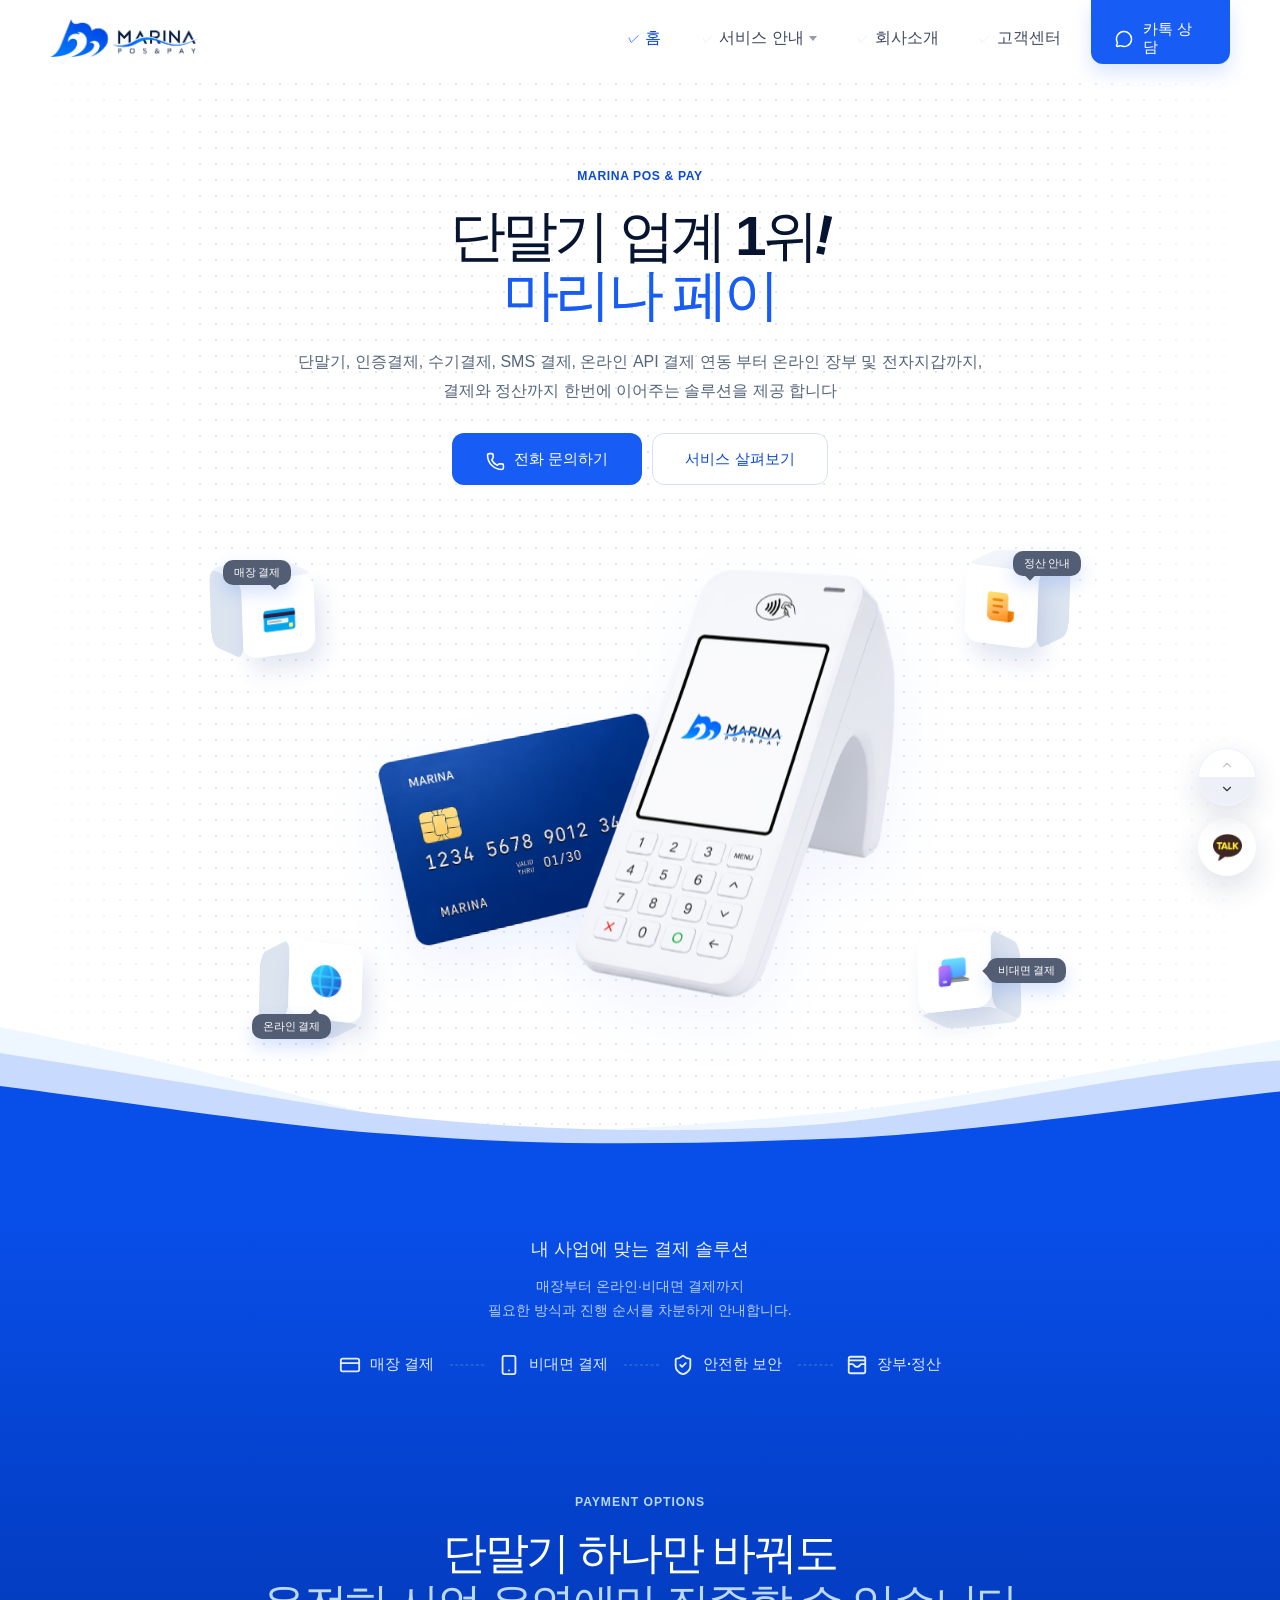
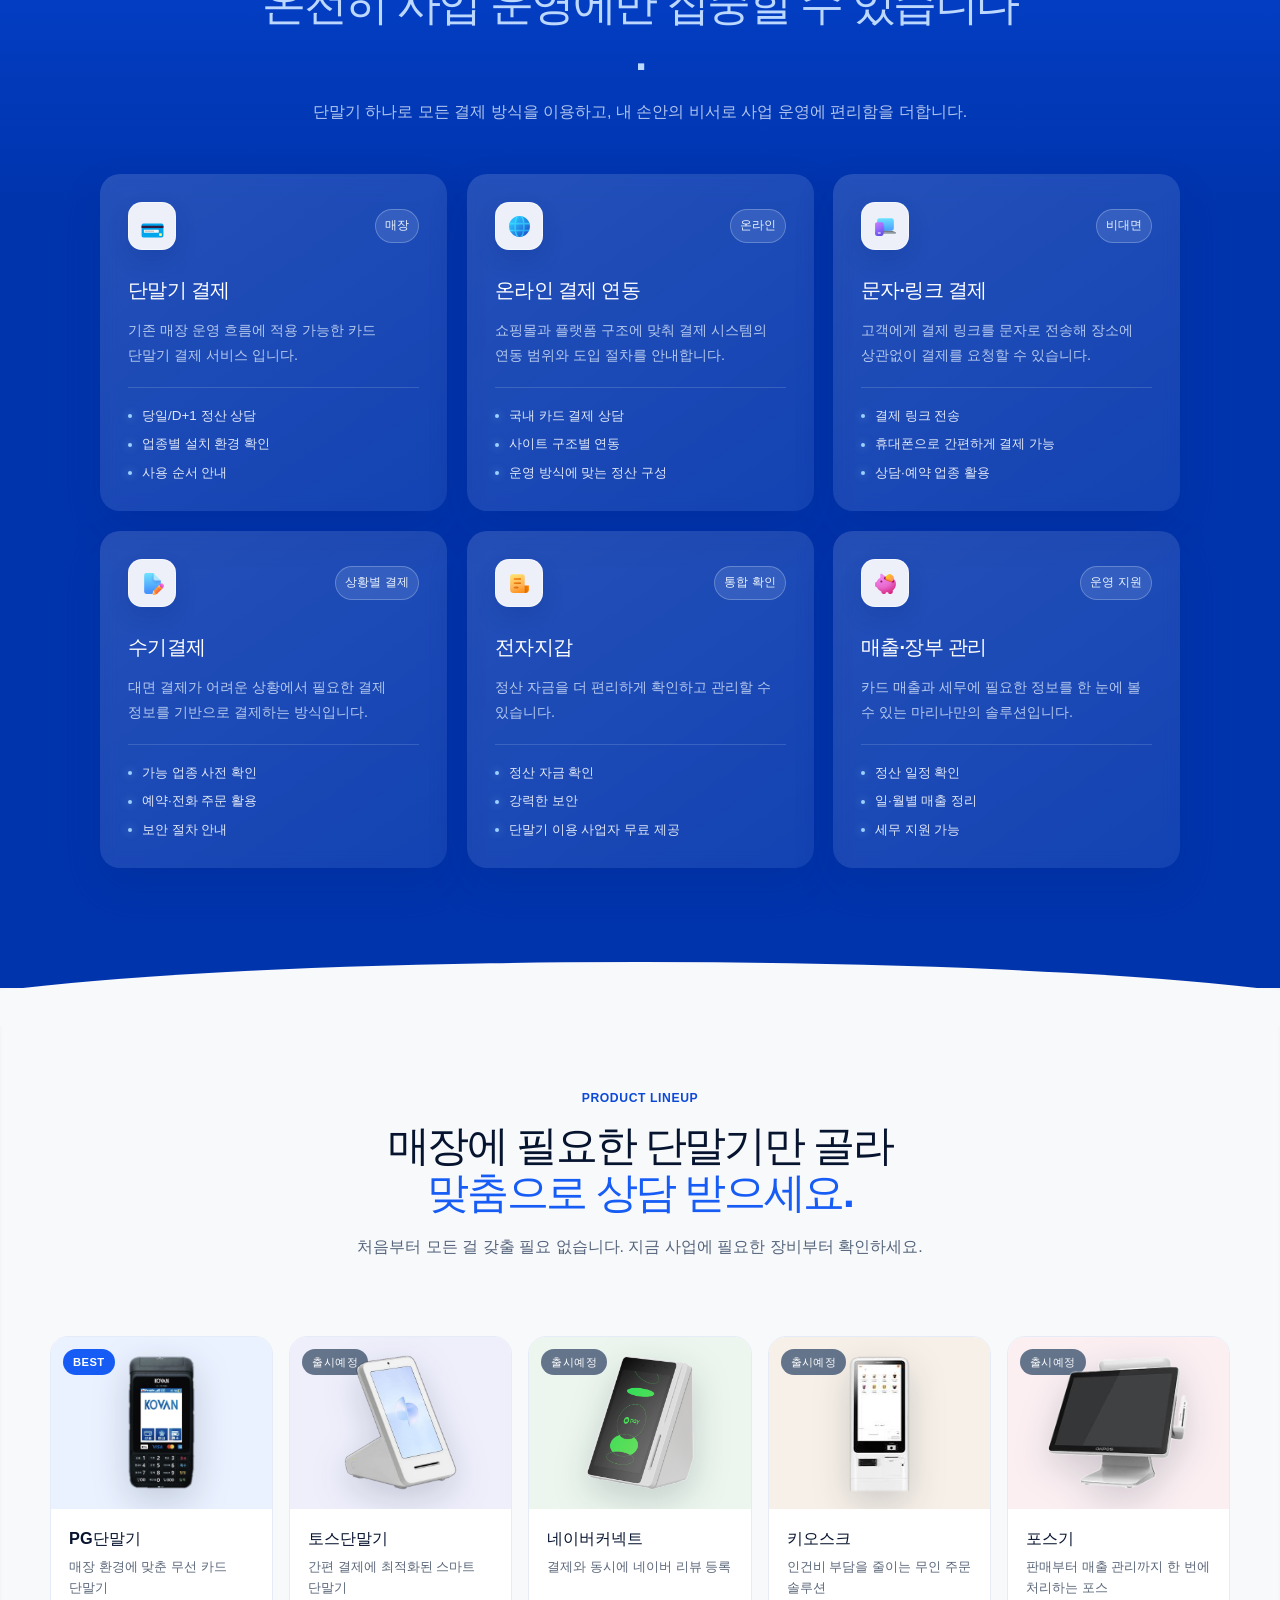
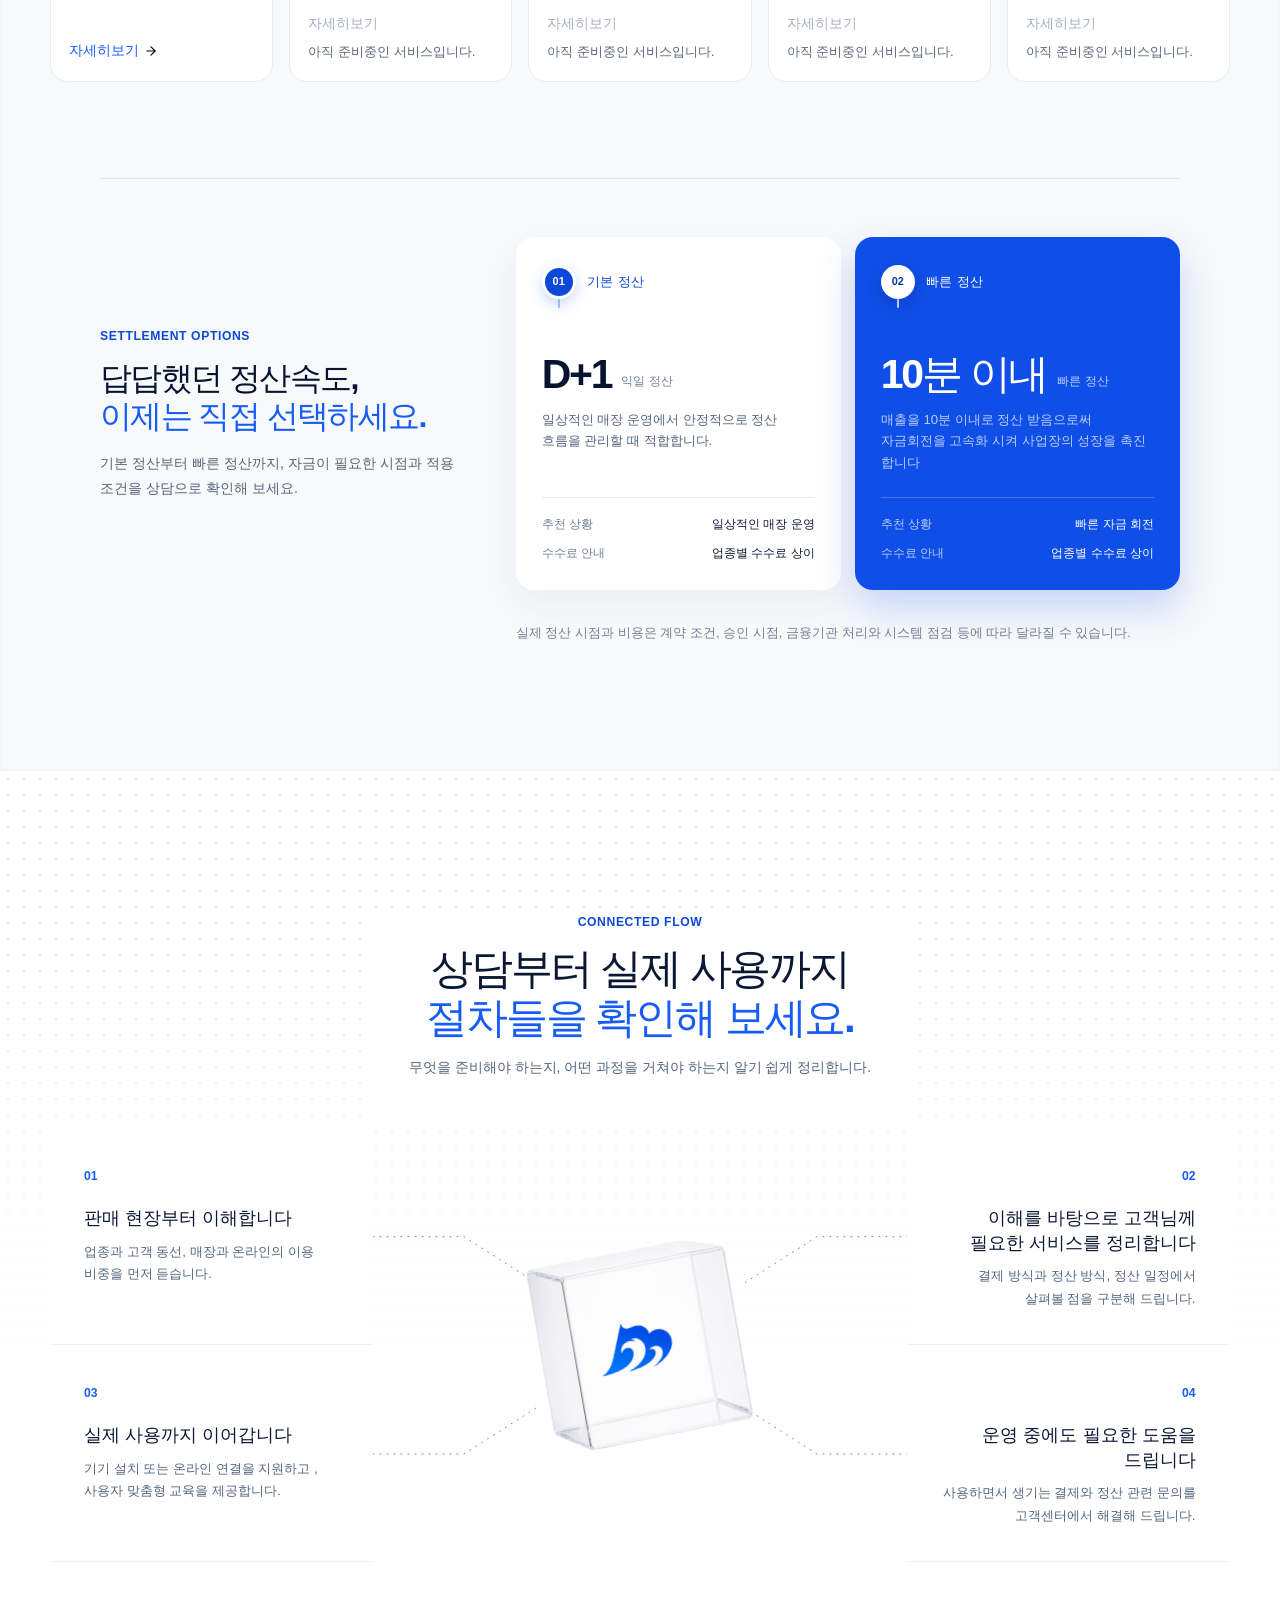
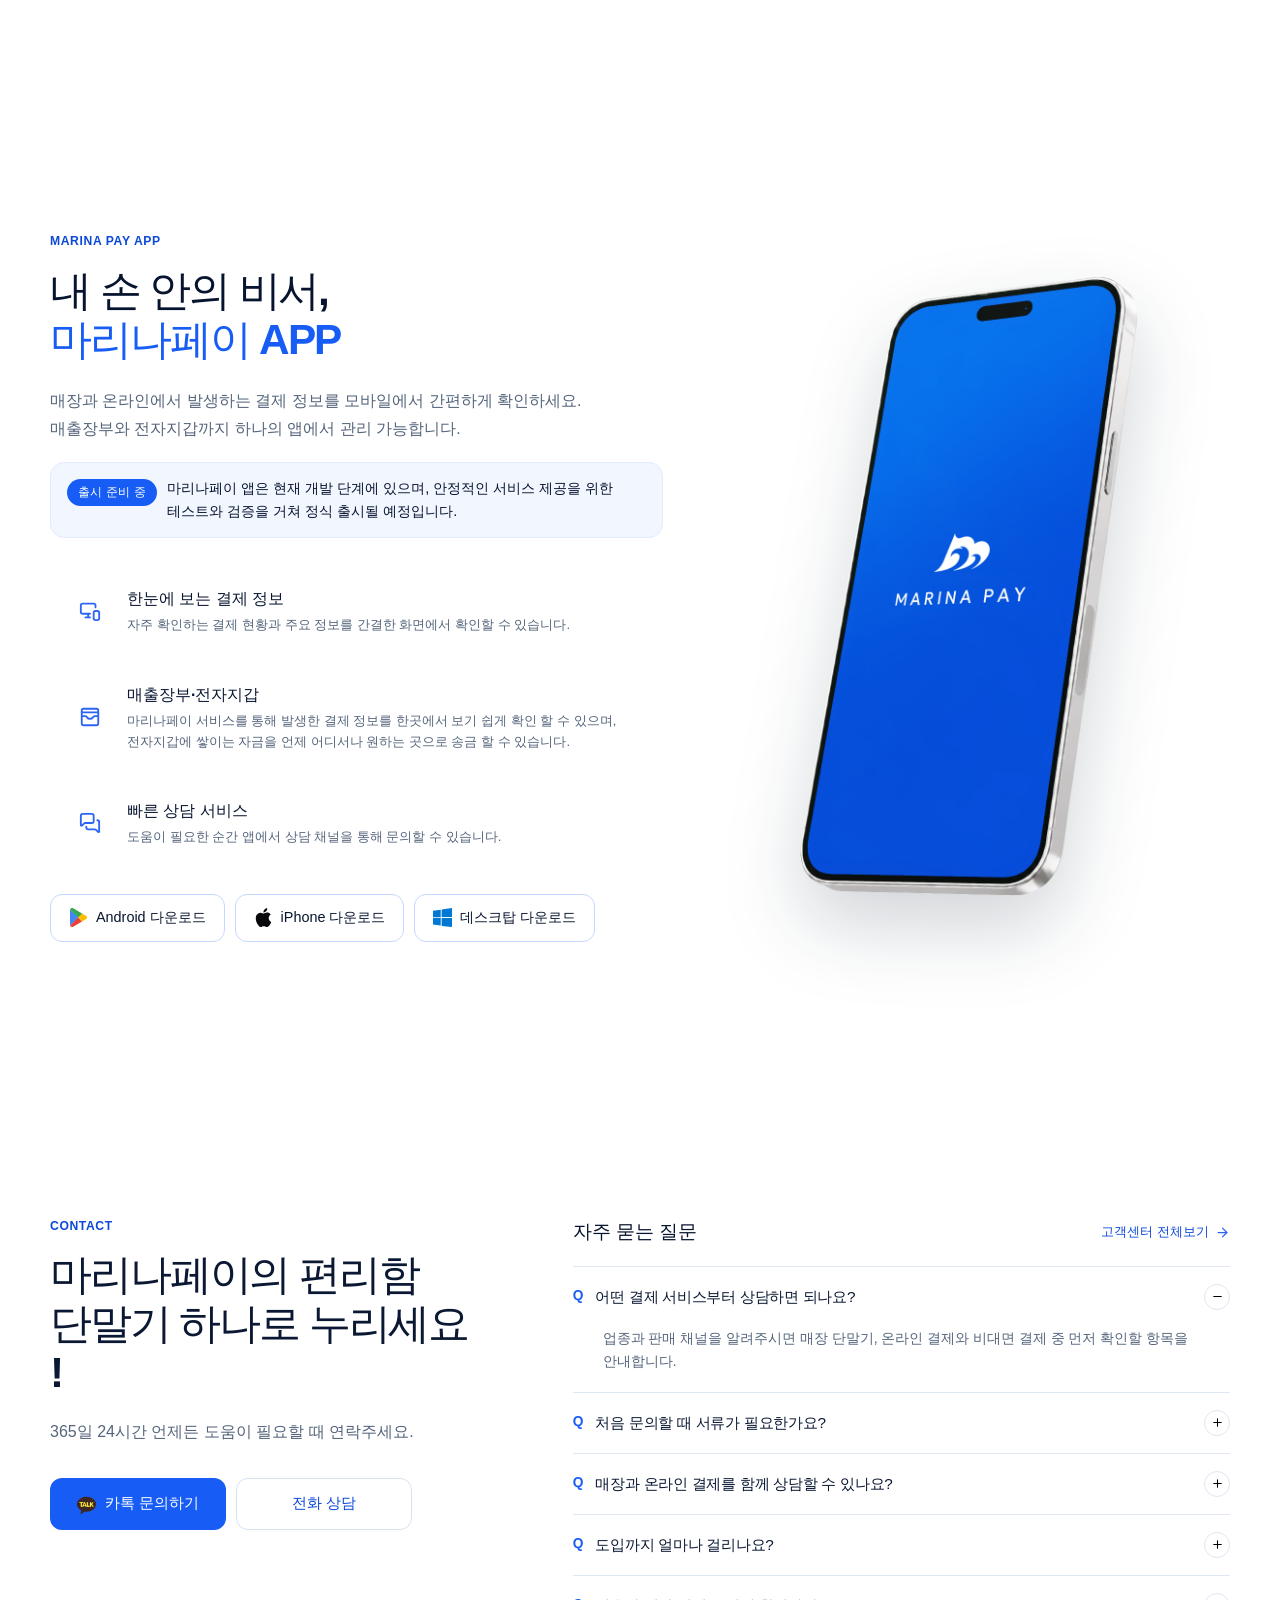
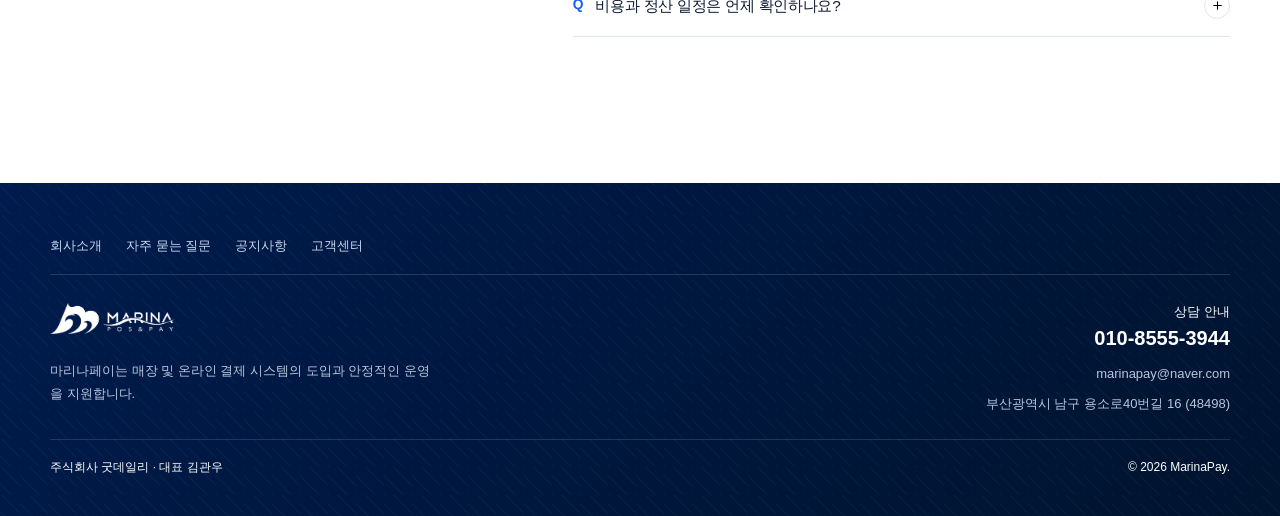
==== index.html @ c5b6be61 "홈 제품 쇼케이스·서비스 드롭다운·PG단말기 세부페이지 신설, 제품 누끼 이미지 적용 - 홈: 슬라이더 → 제품 쇼케이스 5종(이미지·출시예정 뱃지), 정산 블록 유지 - 헤더: " ====
<!doctype html>
<html lang="ko">
<head>
  <meta charset="UTF-8">
  <meta name="viewport" content="width=device-width, initial-scale=1">
  <title>마리나페이 | PG 단말기 전문 기업 - 온·오프라인 결제 지원부터 전자장부,정산까지 한 곳에서 무료로 제공</title>
  <meta name="description" content="PG 단말기·매출 통합 관리 솔루션 전문 기업 마리나페이 - 신용카드 결제·온라인 결제(API)·SMS 결제·비대면 결제와 더불어 전자장부,전자지갑까지 무료로 이용해 보세요. 타 업체와 비교불허의 혜택과 서비스를 제공합니다.">
  <meta name="robots" content="index, follow, max-image-preview:large">
  <meta name="theme-color" content="#175df5">
  <link rel="canonical" href="https://www.xn--910b45oncq08d8jo.com/">
  <link rel="icon" href="/static/images/brand/favicon.ico" sizes="any">
  <link rel="alternate icon" href="/static/images/brand/favicon.ico" sizes="any">
  <link rel="manifest" href="/site.webmanifest">
  <meta property="og:type" content="website">
  <meta property="og:locale" content="ko_KR">
  <meta property="og:site_name" content="마리나페이">
  <meta property="og:title" content="마리나페이 | 매장·온라인 카드 단말기부터 사업운영 솔루션까지">
  <meta property="og:description" content="매장 단말기부터 온라인·비대면 결제까지, 사업에 필요한 결제 환경을 준비하세요.">
  <meta property="og:url" content="https://www.xn--910b45oncq08d8jo.com/">
  <meta property="og:image" content="https://www.xn--910b45oncq08d8jo.com/static/images/common/og-marinapay.png">
  <meta property="og:image:alt" content="마리나페이 결제 서비스 안내">
  <meta name="twitter:card" content="summary_large_image">
  <meta name="twitter:title" content="마리나페이 | 매장·온라인 카드 단말기부터 사업운영 솔루션까지">
  <meta name="twitter:description" content="매장 단말기부터 온라인·비대면 결제까지, 사업에 필요한 결제 환경을 준비하세요.">
  <meta name="twitter:image" content="https://www.xn--910b45oncq08d8jo.com/static/images/common/og-marinapay.png">
  <link rel="stylesheet" href="/static/css/fonts.css">
  <link rel="stylesheet" href="/static/css/style.css">
  <link rel="stylesheet" href="/static/css/animations.css">
  <script type="application/ld+json">
  {
    "@context": "https://schema.org",
    "@type": "Organization",
    "name": "주식회사 굿데일리",
    "alternateName": "MarinaPay",
    "url": "https://www.xn--910b45oncq08d8jo.com/",
    "email": "gooddaily26@naver.com",
    "telephone": "010-8570-7714",
    "address": {
      "@type": "PostalAddress",
      "postalCode": "48498",
      "streetAddress": "용소로40번길 16",
      "addressLocality": "남구",
      "addressRegion": "부산광역시",
      "addressCountry": "KR"
    }
  }
  </script>
</head>
<body class="p-home">
  <a class="c-skip-link" href="#mainContent">본문 바로가기</a>
  <header class="c-site-header">
    <div class="l-container c-site-header__inner">
      <a class="c-brand" href="./index.html" aria-label="마리나페이 홈">
        <img class="c-brand__image" src="/static/images/brand/logo.png" alt="MarinaPay">
      </a>
      <button class="c-menu-toggle" type="button" aria-expanded="false" aria-controls="siteNavigation" aria-label="메뉴 열기" data-js="menu-toggle">
        <span class="c-menu-toggle__icon" aria-hidden="true"></span>
      </button>
      <nav class="c-site-nav" id="siteNavigation" aria-label="주요 메뉴" data-js="site-nav">
        <ul class="c-site-nav__list">
          <li><a class="c-site-nav__link" href="./index.html" aria-current="page">홈</a></li>
          <li class="c-site-nav__item--dropdown">
            <a class="c-site-nav__link c-site-nav__link--has-menu" href="#services">서비스 안내</a>
            <ul class="c-site-nav__dropdown" aria-label="서비스 목록">
              <li><a class="c-site-nav__sub-link" href="./pg-terminal.html">PG단말기</a></li>
              <li><span class="c-site-nav__sub-link c-site-nav__sub-link--disabled">토스단말기<em>준비중</em></span></li>
              <li><span class="c-site-nav__sub-link c-site-nav__sub-link--disabled">네이버커넥트<em>준비중</em></span></li>
              <li><span class="c-site-nav__sub-link c-site-nav__sub-link--disabled">키오스크<em>준비중</em></span></li>
              <li><span class="c-site-nav__sub-link c-site-nav__sub-link--disabled">포스기<em>준비중</em></span></li>
            </ul>
          </li>
          <li><a class="c-site-nav__link" href="./about.html">회사소개</a></li>
          <li><a class="c-site-nav__link" href="./support.html">고객센터</a></li>
        </ul>
        <a class="c-button c-button--primary" href="https://open.kakao.com/o/s7h54Yyi" target="_blank" rel="noopener noreferrer">카톡 상담</a>
      </nav>
    </div>
  </header>

  <main id="mainContent">
    <section class="p-home__hero" aria-labelledby="homeHeroTitle">
      <div class="l-container p-home__hero-shell">
        <div class="p-home__hero-copy c-reveal is-visible">
          <p class="p-home__eyebrow">MARINA POS &amp; PAY</p>
          <h1 id="homeHeroTitle">단말기 업계 1위<span class="p-home__hero-exclamation">!</span><br><strong class="p-home__hero-liquid-text" data-text="마리나 페이">마리나 페이</strong></h1>
          <p>단말기, 인증결제, 수기결제, SMS 결제, 온라인 API 결제 연동 부터 온라인 장부 및 전자지갑까지,<br>결제와 정산까지 한번에 이어주는 솔루션을 제공 합니다 </p>
          <div class="p-home__hero-actions">
            <a class="c-button c-button--primary" href="tel:010-8570-7714"><img class="p-home__hero-kakao-icon" src="/static/images/common/phone-white.svg" alt="">전화 문의하기</a>
            <a class="c-button c-button--secondary" href="#services">서비스 살펴보기</a>
          </div>
        </div>
        <div class="p-home__hero-stage c-reveal is-visible">
          <ul class="p-home__hero-cards" aria-label="마리나페이 안내 범위">
            <li aria-label="매장 결제"><span class="p-home__hero-card-float"><span class="p-home__hero-cube"><img src="/static/images/home/card-payment.svg" alt=""></span><span class="p-home__hero-card-label">매장 결제</span></span></li>
            <li aria-label="온라인 결제"><span class="p-home__hero-card-float"><span class="p-home__hero-cube"><img src="/static/images/home/online-globe.svg" alt=""></span><span class="p-home__hero-card-label">온라인 결제</span></span></li>
            <li aria-label="비대면 결제"><span class="p-home__hero-card-float"><span class="p-home__hero-cube"><img src="/static/images/home/remote-payment.svg" alt=""></span><span class="p-home__hero-card-label">비대면 결제</span></span></li>
            <li aria-label="정산 안내"><span class="p-home__hero-card-float"><span class="p-home__hero-cube"><img src="/static/images/home/receipt.svg" alt=""></span><span class="p-home__hero-card-label">정산 안내</span></span></li>
          </ul>
          <figure class="p-home__hero-product" aria-hidden="true">
            <img class="p-home__hero-product-card" src="/static/images/home/card.png" alt="">
            <img class="p-home__hero-product-pos" src="/static/images/home/payment-terminal.png" alt="">
          </figure>
        </div>
      </div>
    </section>

    <section class="p-home__blue-flow" aria-label="마리나페이 결제 지원 영역">
      <div class="p-home__blue-wave" aria-hidden="true">
        <svg class="p-home__blue-wave-svg" viewBox="0 -32 1440 252" preserveAspectRatio="none">
          <path class="p-home__wave-light" d="M0,-26 C210,36 340,68 430,96 C610,141 770,118 930,96 C1100,74 1260,36 1440,4 L1440,220 L0,220 Z">
            <animate attributeName="d" dur="5.95s" repeatCount="indefinite" values="M0,-26 C210,36 340,68 430,96 C610,141 770,118 930,96 C1100,74 1260,36 1440,4 L1440,220 L0,220 Z;M0,-16 C217,28 353,81 443,104 C630,129 796,105 956,91 C1120,67 1280,28 1440,-4 L1440,220 L0,220 Z;M0,-26 C210,36 340,68 430,96 C610,141 770,118 930,96 C1100,74 1260,36 1440,4 L1440,220 L0,220 Z"></animate>
          </path>
          <path class="p-home__wave-glow" d="M0,8 C240,58 360,86 400,96 C560,126 810,138 990,106 C1160,82 1310,48 1440,16 L1440,220 L0,220 Z">
            <animate attributeName="d" dur="4.9s" repeatCount="indefinite" values="M0,8 C240,58 360,86 400,96 C560,126 810,138 990,106 C1160,82 1310,48 1440,16 L1440,220 L0,220 Z;M0,16 C214,55 302,73 400,91 C560,116 817,128 997,98 C1167,72 1323,32 1440,26 L1440,220 L0,220 Z;M0,8 C240,58 360,86 400,96 C560,126 810,138 990,106 C1160,82 1310,48 1440,16 L1440,220 L0,220 Z"></animate>
          </path>
          <path class="p-home__wave-main" d="M0,68 C170,78 320,106 430,114 C610,132 780,144 950,134 C1115,124 1275,98 1440,78 L1440,220 L0,220 Z">
            <animate attributeName="d" dur="4.2s" repeatCount="indefinite" values="M0,68 C170,78 320,106 430,114 C610,132 780,144 950,134 C1115,124 1275,98 1440,78 L1440,220 L0,220 Z;M0,58 C180,86 330,114 440,122 C623,140 793,134 963,126 C1128,114 1288,85 1440,65 L1440,220 L0,220 Z;M0,68 C170,78 320,106 430,114 C610,132 780,144 950,134 C1115,124 1275,98 1440,78 L1440,220 L0,220 Z"></animate>
          </path>
        </svg>
      </div>
      <div class="p-home__blue-bubbles" aria-hidden="true">
        <span></span><span></span><span></span><span></span><span></span>
        <span></span><span></span><span></span><span></span><span></span>
        <span></span><span></span><span></span><span></span><span></span>
      </div>
      <div class="p-home__blue-cursor-bubbles" aria-hidden="true" data-js="blue-cursor-bubbles"></div>
      <div class="l-container p-home__blue-flow-inner">
        <div class="p-home__hero-trust" aria-label="마리나페이 결제 지원 영역">
          <div class="p-home__hero-trust-copy">
            <strong>내 사업에 맞는 결제 솔루션</strong>
            <p>매장부터 온라인·비대면 결제까지<br>필요한 방식과 진행 순서를 차분하게 안내합니다.</p>
          </div>
          <ul>
            <li><img src="/static/images/home/credit-card.svg" alt=""><span>매장 결제</span></li>
            <li><img src="/static/images/home/smartphone.svg" alt=""><span>비대면 결제</span></li>
            <li><img src="/static/images/home/shield-check.svg" alt=""><span>안전한 보안</span></li>
            <li><img src="/static/images/home/wallet-cards.svg" alt=""><span>장부·정산</span></li>
          </ul>
        </div>
        <div class="p-home__blue-services" aria-labelledby="blueServicesTitle">
          <div class="p-home__blue-services-head c-reveal" data-js="reveal">
            <p class="p-home__blue-services-kicker">Payment options</p>
            <h2 id="blueServicesTitle">단말기 하나만 바꿔도<br><strong>온전히 사업 운영에만 집중할 수 있습니다.</strong></h2>
            <p>단말기 하나로 모든 결제 방식을 이용하고, 내 손안의 비서로 사업 운영에 편리함을 더합니다.</p>
          </div>
          <div class="p-home__blue-service-grid">
            <article class="p-home__blue-service-card c-reveal" data-js="reveal">
              <div class="p-home__blue-service-card-top">
                <span class="p-home__blue-service-icon"><img src="/static/images/home/card-payment.svg" alt=""></span>
                <span class="p-home__blue-service-tag">매장</span>
              </div>
              <h3>단말기 결제</h3>
              <p>기존 매장 운영 흐름에 적용 가능한 카드 단말기 결제 서비스 입니다.</p>
              <ul>
                <li>당일/D+1 정산 상담</li>
                <li>업종별 설치 환경 확인</li>
                <li>사용 순서 안내</li>
              </ul>
            </article>
            <article class="p-home__blue-service-card c-reveal" data-js="reveal">
              <div class="p-home__blue-service-card-top">
                <span class="p-home__blue-service-icon"><img src="/static/images/home/online-globe.svg" alt=""></span>
                <span class="p-home__blue-service-tag">온라인</span>
              </div>
              <h3>온라인 결제 연동</h3>
              <p>쇼핑몰과 플랫폼 구조에 맞춰 결제 시스템의 연동 범위와 도입 절차를 안내합니다.</p>
              <ul>
                <li>국내 카드 결제 상담</li>
                <li>사이트 구조별 연동</li>
                <li>운영 방식에 맞는 정산 구성</li>
              </ul>
            </article>
            <article class="p-home__blue-service-card c-reveal" data-js="reveal">
              <div class="p-home__blue-service-card-top">
                <span class="p-home__blue-service-icon"><img src="/static/images/home/remote-payment.svg" alt=""></span>
                <span class="p-home__blue-service-tag">비대면</span>
              </div>
              <h3>문자·링크 결제</h3>
              <p>고객에게 결제 링크를 문자로 전송해 장소에 상관없이 결제를 요청할 수 있습니다.</p>
              <ul>
                <li>결제 링크 전송</li>
                <li>휴대폰으로 간편하게 결제 가능</li>
                <li>상담·예약 업종 활용</li>
              </ul>
            </article>
            <article class="p-home__blue-service-card c-reveal" data-js="reveal">
              <div class="p-home__blue-service-card-top">
                <span class="p-home__blue-service-icon"><img src="/static/images/home/document-edit.svg" alt=""></span>
                <span class="p-home__blue-service-tag">상황별 결제</span>
              </div>
              <h3>수기결제</h3>
              <p>대면 결제가 어려운 상황에서 필요한 결제 정보를 기반으로 결제하는 방식입니다.</p>
              <ul>
                <li>가능 업종 사전 확인</li>
                <li>예약·전화 주문 활용</li>
                <li>보안 절차 안내</li>
              </ul>
            </article>
            <article class="p-home__blue-service-card c-reveal" data-js="reveal">
              <div class="p-home__blue-service-card-top">
                <span class="p-home__blue-service-icon"><img src="/static/images/home/receipt.svg" alt=""></span>
                <span class="p-home__blue-service-tag">통합 확인</span>
              </div>
              <h3>전자지갑</h3>
              <p>정산 자금을 더 편리하게 확인하고 관리할 수 있습니다.</p>
              <ul>
                <li>정산 자금 확인</li>
                <li>강력한 보안</li>
                <li>단말기 이용 사업자 무료 제공</li>
              </ul>
            </article>
            <article class="p-home__blue-service-card c-reveal" data-js="reveal">
              <div class="p-home__blue-service-card-top">
                <span class="p-home__blue-service-icon"><img src="/static/images/home/savings.svg" alt=""></span>
                <span class="p-home__blue-service-tag">운영 지원</span>
              </div>
              <h3>매출·장부 관리</h3>
              <p>카드 매출과 세무에 필요한 정보를 한 눈에 볼 수 있는 마리나만의 솔루션입니다.</p>
              <ul>
                <li>정산 일정 확인</li>
                <li>일·월별 매출 정리</li>
                <li>세무 지원 가능</li>
              </ul>
            </article>
          </div>
        </div>
      </div>
    </section>

    <section class="p-home__services" id="services" aria-labelledby="servicesTitle">
      <div class="l-container">
        <div class="p-home__section-head c-reveal" data-js="reveal">
          <p class="p-home__eyebrow">Product lineup</p>
          <h2 id="servicesTitle">매장에 필요한 단말기만 골라<br><strong>맞춤으로 상담 받으세요.</strong></h2>
          <p>처음부터 모든 걸 갖출 필요 없습니다. 지금 사업에 필요한 장비부터 확인하세요.</p>
        </div>
        <!-- 제품 쇼케이스: 이미지·문구는 디자이너 전달용 플레이스홀더 -->
        <div class="p-home__product-grid">
          <article class="p-home__product-card c-reveal" data-js="reveal">
            <div class="p-home__product-media p-home__product-media--pg">
              <span class="p-home__product-badge p-home__product-badge--best">BEST</span><img src="/static/images/products/kovan-cut.png" alt="PG단말기 — 코반 LC-7351QN 무선 카드단말기">
              
            </div>
            <div class="p-home__product-body">
              <h3>PG단말기</h3>
              <p>매장 환경에 맞춘 무선 카드 단말기</p>
              <a class="p-home__product-link" href="./pg-terminal.html">자세히보기 <img src="/static/images/common/arrow-right.svg" alt=""></a>
            </div>
          </article>
          <article class="p-home__product-card p-home__product-card--soon c-reveal" data-js="reveal">
            <div class="p-home__product-media p-home__product-media--toss">
              <span class="p-home__product-badge p-home__product-badge--soon">출시예정</span><img src="/static/images/products/toss-cut.png" alt="토스단말기">
              
            </div>
            <div class="p-home__product-body">
              <h3>토스단말기</h3>
              <p>간편 결제에 최적화된 스마트 단말기</p>
              <span class="p-home__product-link p-home__product-link--disabled" aria-disabled="true">자세히보기</span>
              <p class="p-home__product-note">아직 준비중인 서비스입니다.</p>
            </div>
          </article>
          <article class="p-home__product-card p-home__product-card--soon c-reveal" data-js="reveal">
            <div class="p-home__product-media p-home__product-media--naver">
              <span class="p-home__product-badge p-home__product-badge--soon">출시예정</span><img src="/static/images/products/naver-cut.png" alt="네이버커넥트 단말기">
              
            </div>
            <div class="p-home__product-body">
              <h3>네이버커넥트</h3>
              <p>결제와 동시에 네이버 리뷰 등록</p>
              <span class="p-home__product-link p-home__product-link--disabled" aria-disabled="true">자세히보기</span>
              <p class="p-home__product-note">아직 준비중인 서비스입니다.</p>
            </div>
          </article>
          <article class="p-home__product-card p-home__product-card--soon c-reveal" data-js="reveal">
            <div class="p-home__product-media p-home__product-media--kiosk">
              <span class="p-home__product-badge p-home__product-badge--soon">출시예정</span><img src="/static/images/products/kiosk-cut.png" alt="키오스크">
              
            </div>
            <div class="p-home__product-body">
              <h3>키오스크</h3>
              <p>인건비 부담을 줄이는 무인 주문 솔루션</p>
              <span class="p-home__product-link p-home__product-link--disabled" aria-disabled="true">자세히보기</span>
              <p class="p-home__product-note">아직 준비중인 서비스입니다.</p>
            </div>
          </article>
          <article class="p-home__product-card p-home__product-card--soon c-reveal" data-js="reveal">
            <div class="p-home__product-media p-home__product-media--pos">
              <span class="p-home__product-badge p-home__product-badge--soon">출시예정</span><img src="/static/images/products/pos-cut.png" alt="포스기">
              
            </div>
            <div class="p-home__product-body">
              <h3>포스기</h3>
              <p>판매부터 매출 관리까지 한 번에 처리하는 포스</p>
              <span class="p-home__product-link p-home__product-link--disabled" aria-disabled="true">자세히보기</span>
              <p class="p-home__product-note">아직 준비중인 서비스입니다.</p>
            </div>
          </article>
        </div>
        <div class="p-home__settlement-guide c-reveal" data-js="reveal" aria-labelledby="settlementGuideTitle">
          <div class="p-home__settlement-copy">
            <p class="p-home__eyebrow">Settlement options</p>
            <h3 id="settlementGuideTitle">답답했던 정산속도,<br><strong>이제는 직접 선택하세요.</strong></h3>
            <p>기본 정산부터 빠른 정산까지, 자금이 필요한 시점과 적용 조건을 상담으로 확인해 보세요.</p>
          </div>
          <div class="p-home__settlement-options">
            <article class="p-home__settlement-option">
              <div class="p-home__settlement-option-label">
                <b>01</b>
                <span>기본 정산</span>
              </div>
              <div class="p-home__settlement-speed">
                <strong>D+1</strong>
                <small>익일 정산</small>
              </div>
              <p>일상적인 매장 운영에서 안정적으로 정산 흐름을 관리할 때 적합합니다.</p>
              <dl>
                <div><dt>추천 상황</dt><dd>일상적인 매장 운영</dd></div>
                <div><dt>수수료 안내</dt><dd>업종별 수수료 상이</dd></div>
              </dl>
            </article>
            <article class="p-home__settlement-option p-home__settlement-option--accent">
              <div class="p-home__settlement-option-label">
                <b>02</b>
                <span>빠른 정산</span>
              </div>
              <div class="p-home__settlement-speed">
                <strong>10분 이내</strong>
                <small>빠른 정산</small>
              </div>
              <p>매출을 10분 이내로 정산 받음으로써 자금회전을 고속화 시켜 사업장의 성장을 촉진 합니다</p>
              <dl>
                <div><dt>추천 상황</dt><dd>빠른 자금 회전</dd></div>
                <div><dt>수수료 안내</dt><dd>업종별 수수료 상이</dd></div>
              </dl>
            </article>
          </div>
          <p class="p-home__settlement-note">실제 정산 시점과 비용은 계약 조건, 승인 시점, 금융기관 처리와 시스템 점검 등에 따라 달라질 수 있습니다.</p>
        </div>
      </div>
    </section>

    <section class="p-home__mosaic-section" aria-labelledby="flowTitle">
      <div class="l-container p-home__mosaic">
        <div class="p-home__mosaic-title c-reveal" data-js="reveal">
          <p class="p-home__eyebrow">Connected flow</p>
          <h2 id="flowTitle">상담부터 실제 사용까지<br><strong>절차들을 확인해 보세요.</strong></h2>
          <p>무엇을 준비해야 하는지, 어떤 과정을 거쳐야 하는지 알기 쉽게 정리합니다.</p>
        </div>
        <article class="p-home__mosaic-copy p-home__mosaic-copy--top-left c-reveal" data-js="reveal">
          <span>01</span><h3>판매 현장부터 이해합니다</h3>
          <p>업종과 고객 동선, 매장과 온라인의 이용 비중을 먼저 듣습니다.</p>
        </article>
        <article class="p-home__mosaic-copy p-home__mosaic-copy--top-right c-reveal" data-js="reveal">
          <span> 02</span><h3>이해를 바탕으로 고객님께 필요한 서비스를 정리합니다</h3>
          <p>결제 방식과 정산 방식, 정산 일정에서 살펴볼 점을 구분해 드립니다.</p>
        </article>
        <div class="p-home__mosaic-visual c-reveal" data-js="reveal" aria-hidden="true">
          <svg class="p-home__mosaic-connectors" viewBox="0 0 100 100" preserveAspectRatio="none">
            <path d="M0 25 H17 L31 36"></path>
            <path d="M100 25 H83 L69 36"></path>
            <path d="M0 75 H17 L31 64"></path>
            <path d="M100 75 H83 L69 64"></path>
          </svg>
          <img class="p-home__mosaic-cube" src="/static/images/brand/symbol-crystal-cube.png" alt="">
          <img class="p-home__mosaic-symbol" src="/static/images/brand/symbol.png" alt="">
        </div>
        <article class="p-home__mosaic-copy p-home__mosaic-copy--bottom-left c-reveal" data-js="reveal">
          <span>03</span><h3>실제 사용까지 이어갑니다</h3>
          <p>기기 설치 또는 온라인 연결을 지원하고 , 사용자 맞춤형 교육을 제공합니다.</p>
        </article>
        <article class="p-home__mosaic-copy p-home__mosaic-copy--bottom-right c-reveal" data-js="reveal">
          <span>04</span><h3>운영 중에도 필요한 도움을 드립니다</h3>
          <p>사용하면서 생기는 결제와 정산 관련 문의를 고객센터에서 해결해 드립니다.</p>
        </article>
      </div>
    </section>

    <section class="p-home__app" id="app" aria-labelledby="appTitle">
      <div class="l-container p-home__app-inner">
        <div class="p-home__app-copy c-reveal" data-js="reveal">
          <p class="p-home__eyebrow">Marina Pay app</p>
          <h2 id="appTitle">내 손 안의 비서,<br><strong>마리나페이 APP</strong></h2>
          <p class="p-home__app-lead">매장과 온라인에서 발생하는 결제 정보를 모바일에서 간편하게 확인하세요. <br> 매출장부와 전자지갑까지 하나의 앱에서 관리 가능합니다.</p>
          <p class="p-home__app-notice"><span class="p-home__app-notice-badge">출시 준비 중</span>마리나페이 앱은 현재 개발 단계에 있으며, 안정적인 서비스 제공을 위한 테스트와 검증을 거쳐 정식 출시될 예정입니다.</p>
          <ul class="p-home__app-points" aria-label="마리나페이 앱 주요 기능">
            <li><span class="c-icon-box"><img src="/static/images/home/monitor-smartphone.svg" alt=""></span><div><strong>한눈에 보는 결제 정보</strong><p>자주 확인하는 결제 현황과 주요 정보를 간결한 화면에서 확인할 수 있습니다.</p></div></li>
            <li><span class="c-icon-box"><img src="/static/images/home/wallet-cards.svg" alt=""></span><div><strong>매출장부·전자지갑</strong><p>마리나페이 서비스를 통해 발생한 결제 정보를 한곳에서 보기 쉽게 확인 할 수 있으며, <br>전자지갑에 쌓이는 자금을 언제 어디서나 원하는 곳으로 송금 할 수 있습니다.</p></div></li>
            <li><span class="c-icon-box"><img src="/static/images/home/messages-square.svg" alt=""></span><div><strong>빠른 상담 서비스</strong><p>도움이 필요한 순간 앱에서 상담 채널을 통해 문의할 수 있습니다.</p></div></li>
          </ul>
          <div class="p-home__app-downloads" aria-label="마리나페이 앱 다운로드">
            <button class="c-store-button" type="button" data-js="app-download"><img src="/static/images/common/store-android.svg" alt="">Android 다운로드</button>
            <button class="c-store-button" type="button" data-js="app-download"><img src="/static/images/common/store-apple.svg" alt="">iPhone 다운로드</button>
            <button class="c-store-button" type="button" data-js="app-download"><img src="/static/images/common/store-desktop.svg" alt="">데스크탑 다운로드</button>
          </div>
        </div>
        <figure class="p-home__app-visual c-reveal" data-js="reveal">
          <img src="/static/images/home/phone-marinapay.png" alt="은은한 그라데이션 화면에 MARINA PAY 문구가 표시된 실버 스마트폰">
        </figure>
      </div>
    </section>

    <section class="p-home__closing" aria-labelledby="closingTitle">
      <div class="l-container p-home__closing-inner">
        <div class="p-home__closing-copy c-reveal" data-js="reveal">
          <p class="p-home__eyebrow">CONTACT</p>
          <h2 id="closingTitle">마리나페이의 편리함<br>단말기 하나로 누리세요!</h2>
          <p>365일 24시간 언제든 도움이 필요할 때 연락주세요.</p>
          <div class="p-home__closing-actions">
            <a class="c-button c-button--primary" href="https://open.kakao.com/o/s7h54Yyi" target="_blank" rel="noopener noreferrer"><img class="c-button__kakao-icon" src="/static/images/common/kakaotalk.png" alt="">카톡 문의하기</a>
            <a class="c-button c-button--secondary" href="tel:010-8570-7714">전화 상담</a>
          </div>
        </div>
        <div class="p-home__closing-faq c-reveal" data-js="reveal" aria-labelledby="closingFaqTitle">
          <div class="p-home__closing-faq-head">
            <h3 id="closingFaqTitle">자주 묻는 질문</h3>
            <a href="./support.html#faq">고객센터 전체보기 <img src="/static/images/common/arrow-right.svg" alt=""></a>
          </div>
          <ul class="c-faq-list">
            <li class="c-faq-item">
              <h4><button class="c-faq-question" type="button" aria-expanded="true" aria-controls="homeClosingFaq1" data-js="faq-button"><span class="c-faq-question__mark">Q</span><span class="c-faq-question__text">어떤 결제 서비스부터 상담하면 되나요?</span><span class="c-faq-question__icon" aria-hidden="true"></span></button></h4>
              <div class="c-faq-answer" id="homeClosingFaq1"><p>업종과 판매 채널을 알려주시면 매장 단말기, 온라인 결제와 비대면 결제 중 먼저 확인할 항목을 안내합니다.</p></div>
            </li>
            <li class="c-faq-item">
              <h4><button class="c-faq-question" type="button" aria-expanded="false" aria-controls="homeClosingFaq2" data-js="faq-button"><span class="c-faq-question__mark">Q</span><span class="c-faq-question__text">처음 문의할 때 서류가 필요한가요?</span><span class="c-faq-question__icon" aria-hidden="true"></span></button></h4>
              <div class="c-faq-answer" id="homeClosingFaq2" hidden><p>첫 상담은 업종과 판매 방식만 알려주셔도 됩니다. 필요한 서류는 서비스와 진행 단계가 정해진 뒤 안내합니다.</p></div>
            </li>
            <li class="c-faq-item">
              <h4><button class="c-faq-question" type="button" aria-expanded="false" aria-controls="homeClosingFaq3" data-js="faq-button"><span class="c-faq-question__mark">Q</span><span class="c-faq-question__text">매장과 온라인 결제를 함께 상담할 수 있나요?</span><span class="c-faq-question__icon" aria-hidden="true"></span></button></h4>
              <div class="c-faq-answer" id="homeClosingFaq3" hidden><p>두 판매 채널을 함께 운영한다면 한 번의 상담에서 각각 필요한 범위와 진행 순서를 확인할 수 있습니다.</p></div>
            </li>
            <li class="c-faq-item">
              <h4><button class="c-faq-question" type="button" aria-expanded="false" aria-controls="homeClosingFaq4" data-js="faq-button"><span class="c-faq-question__mark">Q</span><span class="c-faq-question__text">도입까지 얼마나 걸리나요?</span><span class="c-faq-question__icon" aria-hidden="true"></span></button></h4>
              <div class="c-faq-answer" id="homeClosingFaq4" hidden><p>서류 준비와 심사, 단말기 설치 또는 온라인 연동 범위에 따라 달라집니다. 상담 후 예상 일정을 안내합니다.</p></div>
            </li>
            <li class="c-faq-item">
              <h4><button class="c-faq-question" type="button" aria-expanded="false" aria-controls="homeClosingFaq5" data-js="faq-button"><span class="c-faq-question__mark">Q</span><span class="c-faq-question__text">비용과 정산 일정은 언제 확인하나요?</span><span class="c-faq-question__icon" aria-hidden="true"></span></button></h4>
              <div class="c-faq-answer" id="homeClosingFaq5" hidden><p>업종과 이용 조건을 확인한 뒤 적용 가능한 비용 항목과 정산 일정을 계약 전에 안내합니다.</p></div>
            </li>
          </ul>
        </div>
      </div>
    </section>
  </main>

  <footer class="c-site-footer">
    <div class="l-container c-site-footer__top">
      <nav class="c-site-footer__nav" aria-label="푸터 주요 링크"><ul class="c-site-footer__links"><li><a href="./about.html">회사소개</a></li><li><a href="./support.html#faq">자주 묻는 질문</a></li><li><a href="./support.html#notice">공지사항</a></li><li><a href="./support.html">고객센터</a></li></ul></nav>
      <div class="c-site-footer__brand"><a class="c-brand" href="./index.html" aria-label="마리나페이 홈"><img class="c-brand__image" src="/static/images/brand/logo.png" alt="MarinaPay"></a><p class="c-site-footer__summary">마리나페이는 매장 및 온라인 결제 시스템의 도입과 안정적인 운영을 지원합니다.</p></div>
      <div class="c-site-footer__contact-block"><h2 class="c-site-footer__heading">상담 안내</h2><address class="c-site-footer__contact"><strong><a href="tel:01085707714">010-8570-7714</a></strong><a href="mailto:gooddaily26@naver.com">gooddaily26@naver.com</a><span>부산광역시 남구 용소로40번길 16 (48498)</span></address></div>
    </div>
    <div class="l-container c-site-footer__bottom"><p>주식회사 굿데일리 · 대표 김관우</p><p>© <span data-js="year">2026</span> MarinaPay.</p></div>
  </footer>
  <div class="c-modal" data-js="app-modal" aria-hidden="true">
    <div class="c-modal__backdrop" data-js="app-modal-close"></div>
    <div class="c-modal__dialog" role="dialog" aria-modal="true" aria-labelledby="appModalTitle">
      <button class="c-modal__close" type="button" aria-label="닫기" data-js="app-modal-close"><img src="/static/images/common/x.svg" alt=""></button>
      <span class="c-modal__badge">Coming soon</span>
      <h3 class="c-modal__title" id="appModalTitle">앱 출시를 준비하고 있습니다</h3>
      <p class="c-modal__copy">마리나페이 앱은 현재 개발 단계에 있습니다.<br>결제 관리를 더 편하게 이용하실 수 있도록 마무리 작업을 진행 중이며,<br>빠른 시일 내에 정식 출시로 찾아뵙겠습니다.</p>
      <button class="c-button c-button--primary c-modal__confirm" type="button" data-js="app-modal-close">확인</button>
    </div>
  </div>
  <script type="module" src="/static/js/common.js"></script>
</body>
</html>
---- static/css/fonts.css ----
@font-face {
  font-family:'Paperlogy';
  src:local('Paperlogy 3 Light'),local('Paperlogy-Light');
  font-weight:300;
  font-style:normal;
  font-display:swap
}
@font-face {
  font-family:'Paperlogy';
  src:local('Paperlogy 4 Regular'),local('Paperlogy-Regular');
  font-weight:400;
  font-style:normal;
  font-display:swap
}
@font-face {
  font-family:'Paperlogy';
  src:local('Paperlogy 5 Medium'),local('Paperlogy-Medium');
  font-weight:500;
  font-style:normal;
  font-display:swap
}
@font-face {
  font-family:'Paperlogy';
  src:local('Paperlogy 6 SemiBold'),local('Paperlogy-SemiBold');
  font-weight:600;
  font-style:normal;
  font-display:swap
}
@font-face {
  font-family:'Pretendard';
  src:local('Pretendard Light');
  font-weight:300;
  font-style:normal;
  font-display:swap
}
@font-face {
  font-family:'Pretendard';
  src:local('Pretendard Regular');
  font-weight:400;
  font-style:normal;
  font-display:swap
}
@font-face {
  font-family:'Pretendard';
  src:local('Pretendard Medium');
  font-weight:500;
  font-style:normal;
  font-display:swap
}
@font-face {
  font-family:'Pretendard';
  src:local('Pretendard SemiBold');
  font-weight:600;
  font-style:normal;
  font-display:swap
}
:root {
  --font-body:'Pretendard',-apple-system,BlinkMacSystemFont,'Segoe UI',sans-serif;
  --font-display:'Paperlogy','Pretendard',-apple-system,BlinkMacSystemFont,'Segoe UI',sans-serif
}
---- static/css/style.css ----
:root {
  color-scheme:light;
  --color-brand-50:#f1f6ff;
  --color-brand-100:#e1ebff;
  --color-brand-200:#c4d8ff;
  --color-brand-300:#94b9ff;
  --color-brand-400:#5790ff;
  --color-brand-500:#175df5;
  --color-brand-600:#0c49d8;
  --color-brand-700:#09379f;
  --color-brand-800:#0b2d76;
  --color-brand-900:#0d285f;
  --color-ink-950:#07142f;
  --color-ink-900:#0b1833;
  --color-ink-800:#1a2b48;
  --color-ink-700:#34445f;
  --color-ink-600:#55657c;
  --color-ink-500:#718096;
  --color-ink-400:#95a2b5;
  --color-surface:#ffffff;
  --color-surface-soft:#f8faff;
  --color-surface-muted:#f1f5fb;
  --color-page:#fff;
  --color-line:#dfe7f2;
  --color-line-soft:#edf2f8;
  --color-positive:#15936f;
  --color-warning:#b7791f;
  --space-1:0.25rem;
  --space-2:0.5rem;
  --space-3:0.75rem;
  --space-4:1rem;
  --space-5:1.25rem;
  --space-6:1.5rem;
  --space-7:1.75rem;
  --space-8:2rem;
  --space-10:2.5rem;
  --space-12:3rem;
  --space-14:3.5rem;
  --space-16:4rem;
  --space-20:5rem;
  --space-24:6rem;
  --space-28:7rem;
  --space-32:8rem;
  --radius-sm:0.75rem;
  --radius-md:1rem;
  --radius-lg:1.5rem;
  --radius-xl:2rem;
  --radius-pill:999px;
  --shadow-float:0 18px 54px rgba(22,58,116,0.09);
  --shadow-nav:0 10px 30px rgba(22,58,116,0.06);
  --container:1180px;
  --transition-fast:160ms ease;
  --transition-base:240ms ease
}
:root {
  --gradient-brand:linear-gradient(135deg,#0f4fe8 0%,#2b73ff 58%,#64a4ff 100%);
  --gradient-soft:linear-gradient(180deg,#f7faff 0%,#eef4ff 100%);
  --header-height:76px
}
*,*::before,*::after {
  box-sizing:border-box
}
html {
  scroll-behavior:smooth;
  text-size-adjust:100%
}
body,h1,h2,h3,h4,p,ul,ol,dl,dd,figure,blockquote {
  margin:0
}
ul,ol {
  padding:0;
  list-style:none
}
body {
  min-width:320px;
  min-height:100vh;
  background:#fff;
  color:var(--color-ink-900);
  font-family:var(--font-body);
  font-size:1rem;
  font-weight:400;
  line-height:1.65;
  -webkit-font-smoothing:antialiased;
  text-rendering:optimizeLegibility;
  font-synthesis:none
}
strong,b {
  font-weight:600
}
img,picture,svg,canvas {
  display:block;
  max-width:100%
}
button,input,textarea,select {
  font:inherit
}
button,a {
  -webkit-tap-highlight-color:transparent
}
button {
  border:0;
  background:none
}
a {
  color:inherit;
  text-decoration:none
}
address {
  font-style:normal
}
[hidden] {
  display:none
}
::selection {
  background:var(--color-brand-200);
  color:var(--color-ink-950)
}
:focus-visible {
  outline:3px solid rgba(23,93,245,0.32);
  outline-offset:3px
}
.l-container {
  width:min(calc(100% - 40px),var(--container));
  margin-inline:auto
}
.l-section {
  padding-block:var(--space-24)
}
.l-section--footer-gap {
  padding-bottom:calc(var(--space-24) * 2)
}
.l-section--compact {
  padding-block:var(--space-16)
}
.l-section--white {
  background:var(--color-surface)
}
.l-section--soft {
  background:#fff
}
.l-grid {
  display:grid;
  gap:var(--space-6)
}
.l-grid--2 {
  grid-template-columns:repeat(2,minmax(0,1fr))
}
.l-grid--3 {
  grid-template-columns:repeat(3,minmax(0,1fr))
}
.l-grid--4 {
  grid-template-columns:repeat(4,minmax(0,1fr))
}
.l-stack > * + * {
  margin-top:var(--space-5)
}
.l-stack--small > * + * {
  margin-top:var(--space-3)
}
.l-cluster {
  display:flex;
  flex-wrap:wrap;
  align-items:center;
  gap:var(--space-3)
}
.l-split {
  display:flex;
  align-items:center;
  justify-content:space-between;
  gap:var(--space-6)
}
@media (max-width:960px) {
  .l-section {
    padding-block:var(--space-20)
  }
  .l-section--footer-gap {
    padding-bottom:calc(var(--space-20) * 2)
  }
  .l-grid--3,.l-grid--4 {
    grid-template-columns:repeat(2,minmax(0,1fr))
  }
}
@media (max-width:720px) {
  .l-container {
    width:min(calc(100% - 40px),var(--container))
  }
  .l-section,.l-section--compact {
    padding-block:var(--space-16)
  }
  .l-section--footer-gap {
    padding-bottom:calc(var(--space-16) * 2)
  }
  .l-grid--2,.l-grid--3,.l-grid--4 {
    grid-template-columns:1fr
  }
  .l-split {
    align-items:flex-start;
    flex-direction:column
  }
}
.c-skip-link {
  position:fixed;
  top:12px;
  left:12px;
  z-index:1000;
  transform:translateY(-160%);
  padding:10px 16px;
  border-radius:var(--radius-sm);
  background:var(--color-ink-950);
  color:#fff;
  font-weight:600;
  transition:transform var(--transition-fast)
}
.c-skip-link:focus {
  transform:translateY(0)
}
.c-site-header {
  position:sticky;
  top:0;
  z-index:100;
  height:var(--header-height);
  background:#fff
}
.c-site-header__inner {
  display:flex;
  align-items:center;
  justify-content:space-between;
  min-height:100%;
  gap:var(--space-6)
}
.c-brand {
  display:inline-flex;
  align-items:center;
  gap:10px;
  min-width:max-content
}
.c-brand__image {
  width:148px;
  height:auto
}
.c-brand__mark {
  width:34px;
  height:34px
}
.c-brand__wordmark {
  display:flex;
  align-items:baseline;
  gap:4px;
  color:var(--color-ink-950);
  font-family:var(--font-display);
  font-size:1.02rem;
  letter-spacing:-0.02em
}
.c-brand__wordmark strong {
  font-weight:600
}
.c-brand__wordmark em {
  color:var(--color-brand-500);
  font-style:normal;
  font-weight:500
}
.c-site-nav {
  display:flex;
  align-self:stretch;
  align-items:center;
  gap:20px;
  border:0;
  background:#fff;
  color:#3f4961;
  font-family:var(--font-display);
  font-size:16px;
  font-weight:500
}
.c-site-nav > .c-button--primary {
  align-self:flex-start;
  min-height:64px;
  padding-top:12px;
  border-radius:0 0 12px 12px;
  box-shadow:0 9px 20px rgba(23,93,245,.16)
}
.c-site-nav > .c-button--primary::before {
  width:18px;
  height:18px;
  flex:0 0 19px;
  background:#fff;
  content:'';
  -webkit-mask:url('../images/support/message-circle.svg') center/contain no-repeat;
  mask:url('../images/support/message-circle.svg') center/contain no-repeat;
  transform:translateY(1px)
}
.c-site-nav__list {
  display:flex;
  align-items:center;
  gap:20px
}
.c-site-nav__link {
  position:relative;
  display:inline-flex;
  align-items:center;
  gap:5px;
  padding:10px;
  color:#3f4961;
  font-family:var(--font-display);
  font-size:16px;
  font-weight:500;
  white-space:nowrap;
  transition:color var(--transition-fast)
}
.c-site-nav__link::before {
  display:inline-grid;
  width:13px;
  height:13px;
  flex:0 0 13px;
  color:#8e98aa;
  content:'✓';
  font-family:Arial,sans-serif;
  font-size:12px;
  font-weight:700;
  line-height:1;
  opacity:.2;
  place-items:center;
  transition:
    color var(--transition-fast),
    opacity var(--transition-fast)
}
.c-site-nav__link:hover,.c-site-nav__link[aria-current='page'] {
  color:var(--color-brand-600)
}
.c-site-nav__link:hover::before,
.c-site-nav__link[aria-current='page']::before {
  color:var(--color-brand-500);
  opacity:1;
}
.c-menu-toggle {
  display:none;
  width:44px;
  height:44px;
  align-items:center;
  justify-content:center;
  color:var(--color-ink-900);
  cursor:pointer
}
.c-menu-toggle__icon {
  display:block;
  width:20px;
  height:20px;
  background:url('../images/common/menu.svg') center / contain no-repeat
}
.c-menu-toggle[aria-expanded='true'] .c-menu-toggle__icon {
  background-image:url('../images/common/x.svg')
}
.c-button {
  display:inline-flex;
  min-height:52px;
  align-items:center;
  justify-content:center;
  gap:9px;
  padding:0 24px;
  border:0;
  border-radius:12px;
  font-family:var(--font-display);
  font-size:0.95rem;
  font-weight:500;
  line-height:1.2;
  cursor:pointer;
  transition:
    opacity .18s ease,
    border-color .18s ease,
    box-shadow .18s ease,
    background .18s ease,
    color .18s ease,
    filter .18s ease
}
.c-button:hover {
  filter:brightness(.97)
}
.c-button--primary {
  background:var(--color-brand-500);
  color:#fff
}
.c-button--primary:hover {
  background:var(--color-brand-600);
  box-shadow:0 8px 20px rgba(23,93,245,.18)
}
.c-button--secondary {
  border:1px solid #d8e2f3;
  background:#fff;
  color:var(--color-brand-600)
}
.c-button--secondary:hover {
  border-color:var(--color-brand-300);
  background:var(--color-brand-50);
  box-shadow:0 8px 20px rgba(23,93,245,.08)
}
.p-home__hero-actions .c-button--primary,
.c-cta-panel .c-button--primary {
  min-width:190px
}
.p-home__hero-actions .c-button--secondary,
.p-home__closing-actions .c-button,
.c-cta-panel .c-button--secondary {
  min-width:176px
}
.c-button--ghost {
  min-height:42px;
  padding-inline:16px;
  background:var(--color-brand-50);
  color:var(--color-brand-600)
}
.c-button__icon {
  width:17px;
  height:17px;
  flex:0 0 auto
}
.c-button__kakao-icon {
  width:19px;
  height:19px;
  flex:0 0 19px;
  object-fit:contain;
  transform:translateY(2px)
}
.c-inline-icon {
  display:inline-block;
  width:16px;
  height:16px;
  flex:0 0 auto;
  filter:brightness(0) saturate(100%) invert(31%) sepia(98%) saturate(3190%) hue-rotate(218deg) brightness(98%) contrast(96%);
  vertical-align:-.18em
}
.c-eyebrow {
  display:inline-flex;
  align-items:center;
  gap:8px;
  color:var(--color-brand-600);
  font-size:0.82rem;
  font-weight:600;
  letter-spacing:0.08em;
  line-height:1.3;
  text-transform:uppercase
}
.c-eyebrow::before {
  width:7px;
  height:7px;
  border-radius:50%;
  background:var(--color-brand-500);
  box-shadow:0 0 0 5px var(--color-brand-100);
  content:''
}
.c-section-head {
  max-width:720px;
  margin-bottom:var(--space-12)
}
.c-section-head--center {
  margin-inline:auto;
  text-align:center
}
.c-section-head--center .c-eyebrow {
  justify-content:center
}
.c-section-title {
  margin-top:var(--space-4);
  color:var(--color-ink-950);
  font-family:var(--font-display);
  font-size:clamp(1.55rem,2.8vw,2.1rem);
  font-weight:600;
  letter-spacing:-0.045em;
  line-height:1.15;
  word-break:keep-all
}
.c-section-title strong {
  color:var(--color-brand-500);
  font-weight:600
}
.c-section-copy {
  margin-top:var(--space-5);
  color:var(--color-ink-600);
  font-size:1.03rem;
  line-height:1.78;
  word-break:keep-all
}
.c-card {
    border-radius: var(--radius-lg);
    background: #f8f9fd;
}
.c-card--soft {
  border-color:var(--color-line-soft);
  background:var(--color-surface-soft)
}
.c-icon-box {
  display:inline-flex;
  width:48px;
  height:48px;
  align-items:center;
  justify-content:center;
  border-radius:15px;
  background:var(--color-brand-50);
  color:var(--color-brand-600)
}
.c-icon-box img {
  width:24px;
  height:24px;
  filter:brightness(0) saturate(100%) invert(31%) sepia(98%) saturate(3190%) hue-rotate(218deg) brightness(98%) contrast(96%)
}
.c-chip {
  display:inline-flex;
  min-height:34px;
  align-items:center;
  gap:7px;
  padding:7px 12px;
  border:1px solid var(--color-line);
  border-radius:var(--radius-pill);
  background:rgba(255,255,255,0.86);
  color:var(--color-ink-700);
  font-size:0.84rem;
  font-weight:500
}
.c-chip__dot {
  width:7px;
  height:7px;
  border-radius:50%;
  background:var(--color-positive)
}
.c-breadcrumb {
  display:flex;
  flex-wrap:wrap;
  align-items:center;
  gap:8px;
  color:var(--color-ink-500);
  font-size:0.84rem
}
.c-breadcrumb li:not(:last-child)::after {
  margin-left:8px;
  color:var(--color-ink-400);
  content:'/'
}
.c-breadcrumb a:hover {
  color:var(--color-brand-600)
}
.c-page-hero {
  position:relative;
  overflow:hidden;
  padding-block:var(--space-20) var(--space-24);
  background:#f8f9fb;
  box-shadow:
    inset 0 2px 4px rgba(7,20,47,.025),
    inset 0 -2px 4px rgba(7,20,47,.025)
}
.c-page-hero::before,.c-page-hero::after {
  position:absolute;
  display:none;
  border-radius:50%;
  content:'';
  pointer-events:none
}
.c-page-hero::before {
  top:-260px;
  right:-160px;
  width:620px;
  height:620px;
  border:96px solid rgba(23,93,245,0.07)
}
.c-page-hero::after {
  bottom:-260px;
  left:-190px;
  width:480px;
  height:480px;
  background:rgba(196,216,255,0.34)
}
.c-page-hero__inner {
  position:relative;
  z-index:1
}
.c-page-hero__title {
  max-width:820px;
  margin-top:var(--space-7);
  color:var(--color-ink-950);
  font-family:var(--font-display);
  font-size:clamp(1.85rem,3.5vw,2.65rem);
  font-weight:600;
  letter-spacing:-.065em;
  line-height:1.05;
  word-break:keep-all
}
.c-page-hero__title strong {
  color:var(--color-brand-500);
  font-weight:600
}
.c-page-hero__copy {
  max-width:660px;
  margin-top:var(--space-6);
  color:var(--color-ink-600);
  font-size:1.08rem;
  line-height:1.8;
  word-break:keep-all
}
.c-step-list {
  counter-reset:steps
}
.c-step-card {
  position:relative;
  min-height:230px;
  padding:var(--space-8);
  overflow:hidden
}
.c-step-card::after {
  position:absolute;
  right:20px;
  bottom:-16px;
  color:var(--color-brand-50);
  font-family:var(--font-display);
  font-size:6.4rem;
  font-weight:600;
  line-height:1;
  counter-increment:steps;
  content:'0' counter(steps)
}
.c-step-card > * {
  position:relative;
  z-index:1
}
.c-step-card h3 {
  margin-top:var(--space-6);
  font-family:var(--font-display);
  font-size:1.25rem;
  font-weight:600;
  letter-spacing:-0.025em
}
.c-step-card p {
  margin-top:var(--space-3);
  color:var(--color-ink-600);
  font-size:0.95rem;
  line-height:1.75
}
.c-data-table-wrap {
  width:100%;
  overflow-x:auto;
  border:0;
  border-radius:0;
  background:transparent
}
.c-data-table {
  width:100%;
  min-width:720px;
  border-collapse:separate;
  border-spacing:0 10px;
  color:var(--color-ink-700);
  font-size:0.94rem
}
.c-data-table caption {
  position:absolute;
  width:1px;
  height:1px;
  margin:-1px;
  overflow:hidden;
  clip:rect(0 0 0 0);
  white-space:nowrap
}
.c-data-table th,.c-data-table td {
  padding:19px 22px;
  border-top:1px solid #e8edf5;
  border-bottom:1px solid #e8edf5;
  background:#fff;
  text-align:left;
  vertical-align:middle;
  transition:
    background-color .2s ease,
    border-color .2s ease,
    transform .2s ease
}
.c-data-table thead th {
  padding:0 22px 7px;
  border:0;
  background:transparent;
  color:var(--color-ink-500);
  font-size:.72rem;
  font-weight:600;
  letter-spacing:.08em;
  text-transform:uppercase;
  white-space:nowrap
}
.c-data-table tbody th {
  border-left:1px solid #e8edf5;
  border-radius:15px 0 0 15px;
  color:var(--color-ink-900);
  font-weight:600;
  white-space:nowrap
}
.c-data-table tbody th::before {
  display:inline-block;
  width:8px;
  height:8px;
  margin-right:11px;
  border-radius:50%;
  background:var(--color-brand-500);
  box-shadow:0 0 0 5px var(--color-brand-50);
  content:'';
  vertical-align:1px
}
.c-data-table tbody td:last-child {
  border-right:1px solid #e8edf5;
  border-radius:0 15px 15px 0
}
.c-data-table tbody tr:hover th,
.c-data-table tbody tr:hover td {
  border-color:#cfddf5;
  background:#fbfdff;
  transform:translateY(-2px)
}
.c-faq-list {
  border-top:1px solid var(--color-line)
}
.c-faq-item {
  border-bottom:1px solid var(--color-line)
}
.c-faq-question {
  display:grid;
  width:100%;
  grid-template-columns:auto 1fr auto;
  align-items:center;
  gap:var(--space-4);
  padding:24px 2px;
  color:var(--color-ink-900);
  text-align:left;
  cursor:pointer
}
.c-faq-question__mark {
  color:var(--color-brand-500);
  font-family:var(--font-display);
  font-size:1rem;
  font-weight:600
}
.c-faq-question__text {
  font-family:var(--font-display);
  font-size:1.08rem;
  font-weight:500;
  letter-spacing:-0.018em
}
.c-faq-question__icon {
  width:30px;
  height:30px;
  border:1px solid var(--color-line);
  border-radius:50%;
  background:url('../images/common/plus.svg') center / 13px 13px no-repeat
}
.c-faq-question[aria-expanded='true'] .c-faq-question__icon {
  background-image:url('../images/common/minus.svg')
}
.c-faq-answer {
  display:grid;
  grid-template-rows:0fr;
  overflow:hidden;
  padding:0 44px 0 43px;
  color:var(--color-ink-600);
  line-height:1.8;
  transition:
    grid-template-rows .4s ease-in-out,
    padding-bottom .4s ease-in-out
}
.c-faq-answer > * {
  min-height:0;
  overflow:hidden
}
.c-faq-answer.is-open {
  grid-template-rows:1fr;
  padding-bottom:24px
}
@media (prefers-reduced-motion:reduce) {
  .c-faq-answer {
    transition:none
  }
}
.c-cta-panel {
  position:relative;
  overflow:hidden;
  padding:clamp(38px,6vw,72px);
  border-radius:var(--radius-xl);
  background:var(--color-ink-950);
  color:#fff
}
.c-cta-panel::before {
  position:absolute;
  top:-230px;
  right:-150px;
  width:500px;
  height:500px;
  border:90px solid rgba(87,144,255,0.16);
  border-radius:50%;
  content:''
}
.c-cta-panel__content {
  position:relative;
  z-index:1;
  display:flex;
  align-items:flex-end;
  justify-content:space-between;
  gap:var(--space-10)
}
.c-cta-panel h2 {
  max-width:700px;
  font-family:var(--font-display);
  font-size:clamp(1.85rem,3.5vw,2.65rem);
  font-weight:600;
  letter-spacing:-0.05em;
  line-height:1.15;
  word-break:keep-all
}
.c-cta-panel p {
  max-width:640px;
  margin-top:var(--space-5);
  color:#b9c6dc;
  line-height:1.75
}
.c-cta-panel .c-button--secondary {
  border-color:#d8e2f3;
  background:#fff;
  color:var(--color-brand-600)
}
.c-site-footer {
  position:relative;
  overflow:hidden;
  border-top:0;
  background:linear-gradient(135deg,#001b4d 0%,#00142f 100%);
  color:#d8e3f5
}
.c-site-footer::before {
  position:absolute;
  inset:-80px;
  background-image:repeating-linear-gradient(
    45deg,
    rgba(255,255,255,.085) 0 1.5px,
    transparent 1.5px 13px
  );
  background-size:28px 28px;
  content:'';
  opacity:.34;
  pointer-events:none;
  transform:translate3d(-40px,0,0)
}
.c-site-footer > * {
  position:relative;
  z-index:1
}
.c-site-footer__top {
  position:relative;
  display:grid;
  grid-template:
    'links links' auto
    'brand contact' auto
    / minmax(0,1fr) 340px;
  column-gap:48px;
  width:min(var(--container),calc(100% - 60px));
  padding-block:34px 0
}
.c-site-footer__top::after {
  position:absolute;
  right:0;
  bottom:0;
  left:0;
  height:1px;
  background:rgba(255,255,255,.13);
  content:''
}
.c-site-footer__nav {
  grid-area:links;
  display:flex;
  min-height:58px;
  align-items:center;
  border-bottom:1px solid rgba(255,255,255,.14)
}
.c-site-footer__brand {
  grid-area:brand;
  padding:26px 0
}
.c-site-footer__contact-block {
  grid-area:contact;
  justify-self:end;
  width:340px;
  padding:26px 0;
  text-align:right
}
.c-site-footer .c-brand {
  width:max-content;
  margin-bottom:24px
}
.c-site-footer .c-brand__image {
  width:auto;
  max-width:125px;
  height:35px;
  object-fit:contain;
  filter:brightness(0) invert(1)
}
.c-site-footer__summary {
  max-width:390px;
  color:#b8c6dd;
  font-size:13px;
  font-weight:300;
  line-height:1.75
}
.c-site-footer__heading {
  flex:0 0 auto;
  margin:0;
  color:#fff;
  font-size:13px;
  font-weight:600
}
.c-site-footer__links {
  display:flex;
  flex-wrap:wrap;
  align-items:center;
  gap:10px 24px;
  color:#c9d7ee;
  font-size:13px;
  font-weight:400
}
.c-site-footer__links a:hover {
  color:#fff
}
.c-site-footer__contact {
  display:grid;
  gap:8px;
  color:#b8c6dd;
  font-size:13px;
  font-style:normal;
  font-weight:300;
  line-height:1.65
}
.c-site-footer__contact strong {
  color:#fff;
  font-family:var(--font-display);
  font-size:20px;
  font-weight:600
}
.c-site-footer__bottom {
  display:flex;
  align-items:center;
  justify-content:space-between;
  gap:24px;
  width:min(var(--container),calc(100% - 60px));
  padding-block:18px 38px;
  border-top:0;
  color:#fff;
  font-size:12px;
  font-weight:200
}
.c-floating-actions {
  position:fixed;
  right:24px;
  bottom:24px;
  z-index:90;
  display:flex;
  align-items:flex-end;
  flex-direction:column;
  gap:12px
}
.c-floating-action {
  width:58px;
  height:58px;
  display:grid;
  border:0;
  border-radius:999px;
  background:#fff;
  box-shadow:0 12px 30px rgba(18,44,88,.14);
  cursor:pointer;
  place-items:center
}
.c-floating-scroll {
  position:relative;
  width:58px;
  height:58px;
  overflow:hidden;
  border:1px solid rgba(23,93,245,.08);
  border-radius:50%;
  background:#fff;
  box-shadow:0 12px 30px rgba(18,44,88,.14)
}
.c-floating-scroll__button {
  position:absolute;
  left:0;
  display:grid;
  width:100%;
  height:50%;
  padding:0;
  border:0;
  background:#fff;
  color:var(--color-ink-800);
  cursor:pointer;
  place-items:center;
  transition:
    background-color .18s ease,
    opacity .18s ease
}
.c-floating-scroll__button--top {
  top:0;
  background:#fff;
}
.c-floating-scroll__button--bottom {
  bottom:0;
  background:#edf1f7;
}
.c-floating-scroll__button img {
  width:14px;
  height:14px;
  opacity:.78
}
.c-floating-scroll__button--top img {
  margin-top:4px;
  transform:rotate(-90deg)
}
.c-floating-scroll__button--bottom img {
  margin-bottom:4px;
  transform:rotate(90deg)
}
.c-floating-scroll__button:hover:not(:disabled) {
  background:#eaf1ff
}
.c-floating-scroll__button:disabled {
  cursor:default;
  opacity:.28
}
.c-floating-action--support img {
  width:29px;
  height:29px
}
@media (max-width:960px) {
  .c-site-nav {
    position:fixed;
    top:var(--header-height);
    right:14px;
    left:14px;
    display:flex;
    max-height:0;
    align-items:stretch;
    flex-direction:column;
    gap:var(--space-4);
    padding:0 var(--space-5);
    overflow:hidden;
    border:0;
    border-radius:var(--radius-lg);
    background:#fff;
    box-shadow:var(--shadow-nav);
    opacity:0;
    pointer-events:none;
    transform:translateY(-10px);
    transform-origin:50% 0;
    visibility:hidden;
    transition:
      max-height .48s cubic-bezier(.22,1,.36,1),
      padding .48s cubic-bezier(.22,1,.36,1),
      opacity .24s ease,
      transform .48s cubic-bezier(.22,1,.36,1),
      visibility 0s linear .48s
  }
  .c-site-nav > .c-button--primary {
    align-self:stretch;
    min-height:52px;
    padding-top:0;
    border-radius:12px;
    box-shadow:none
  }
  .c-site-nav.is-open {
    max-height:420px;
    padding:var(--space-5);
    opacity:1;
    pointer-events:auto;
    transform:none;
    visibility:visible;
    transition-delay:0s
  }
  .c-site-nav__list {
    align-items:stretch;
    flex-direction:column;
    gap:2px
  }
  .c-site-nav__link {
    display:flex;
    align-items:center;
    gap:5px;
    padding:12px 10px
  }
  .c-menu-toggle {
    display:inline-flex
  }
  .c-site-footer__top {
    grid-template:
      'links links' auto
      'brand contact' auto
      / minmax(0,1fr) minmax(260px,340px)
  }
  .c-cta-panel__content {
    align-items:flex-start;
    flex-direction:column
  }
}
@media (max-width:720px) {
  :root {
    --header-height:68px
  }
  html,
  body {
    width:100%;
    max-width:100%;
    overflow-x:hidden
  }
  .c-site-header {
    position:fixed;
    top:0;
    right:0;
    left:0;
    width:100%;
    max-width:100%
  }
  .c-site-header + main {
    padding-top:var(--header-height)
  }
  .c-floating-actions {
    right:14px;
    right:calc(14px + env(safe-area-inset-right,0px));
    bottom:14px;
    bottom:calc(14px + env(safe-area-inset-bottom,0px));
    left:auto;
    width:52px;
    max-width:52px;
    gap:9px;
    transform:none
  }
  .c-floating-scroll {
    width:52px;
    height:52px
  }
  .c-floating-action--support {
    width:52px;
    height:52px
  }
  .c-site-footer__top {
    grid-template:
      'links' auto
      'brand' auto
      'contact' auto
      / minmax(0,1fr);
    width:min(var(--container),calc(100% - 40px));
    padding-top:24px
  }
  .c-site-footer__nav {
    min-height:auto;
    align-items:flex-start;
    padding:18px 0
  }
  .c-site-footer__brand {
    padding:26px 0 20px
  }
  .c-site-footer__contact-block {
    justify-self:stretch;
    width:auto;
    padding:20px 0 26px;
    text-align:left
  }
  .c-site-footer__links {
    gap:9px 16px
  }
  .c-site-footer__bottom {
    align-items:flex-start;
    flex-direction:column;
    gap:7px;
    width:min(var(--container),calc(100% - 40px));
    padding-block:16px 28px
  }
  .c-brand__mark {
    width:31px;
    height:31px
  }
  .c-section-head {
    margin-bottom:var(--space-8)
  }
  .c-section-title {
    font-size:clamp(1.48rem,6.8vw,1.85rem)
  }
  .c-section-copy {
    font-size:0.98rem
  }
  .c-page-hero {
    padding-block:var(--space-14) var(--space-16)
  }
  .c-page-hero__title {
    font-size:clamp(1.7rem,7.2vw,2.1rem)
  }
  .c-page-hero__copy {
    font-size:1rem
  }
  .p-about .c-page-hero,
  .p-support .c-page-hero {
    display:none
  }
  .c-step-card {
    min-height:200px;
    padding:var(--space-6)
  }
  .c-faq-question {
    grid-template-columns:auto 1fr auto;
    gap:var(--space-3);
    padding-block:20px
  }
  .c-faq-question__text {
    font-size:1rem
  }
  .c-faq-answer {
    padding:0 0 0 31px
  }
  .c-faq-answer.is-open {
    padding-bottom:20px
  }
  .c-cta-panel {
    border-radius:var(--radius-lg)
  }
  .c-site-footer__top {
    grid-template-columns:1fr
  }
  .c-site-footer__bottom {
    align-items:flex-start;
    flex-direction:column
  }
}
@media (max-width:720px) {
  .c-brand__image {
    width:132px
  }
}
.u-visually-hidden {
  position:absolute;
  width:1px;
  height:1px;
  padding:0;
  margin:-1px;
  overflow:hidden;
  clip:rect(0 0 0 0);
  white-space:nowrap;
  border:0
}
.p-home {
  width:100%;
  max-width:100%;
  overflow-x:hidden;
  background:#fff
}
.p-home__hero,.p-home__mosaic-section {
  background-color:#fff
}
.p-home__hero {
  padding-block:clamp(72px,8vw,118px) 44px
}
.p-home__hero-shell {
  display:grid;
  grid-template-columns:minmax(0,.88fr) minmax(420px,1.12fr);
  gap:clamp(54px,8vw,112px);
  align-items:center
}
.p-home__hero-copy {
  max-width:570px;
  padding-left:clamp(0px,2vw,28px)
}
.p-home__eyebrow {
  color:var(--color-brand-600);
  font-size:.76rem;
  font-weight:600;
  letter-spacing:.05em;
  text-transform:uppercase
}
.p-home__hero h1 {
  margin-top:20px;
  color:var(--color-ink-950);
  font-family:var(--font-display);
  font-size:clamp(2.2rem,4.4vw,3.55rem);
  font-weight:600;
  letter-spacing:-.065em;
  line-height:1.05;
  word-break:keep-all
}
.p-home__hero h1 strong {
  color:var(--color-brand-500)
}
.p-home__hero-exclamation {
    display: inline-block;
    font-weight: 700;
    transform: translateY(-.02em) rotate(12deg);
    transform-origin: 50% 50%;
}
.p-home__hero h1 .p-home__hero-liquid-text {
  position:relative;
  display:inline-block;
  width:max-content;
  max-width:100%;
  color:#5f8ff8
}
.p-home__hero-liquid-text::after {
  position:absolute;
  inset:0;
  color:var(--color-brand-500);
  content:attr(data-text);
  pointer-events:none;
  white-space:nowrap
}
.p-home__hero-copy > p:not(.p-home__eyebrow) {
  max-width:510px;
  margin-top:24px;
  color:var(--color-ink-600);
  line-height:1.8;
  word-break:keep-all
}
.p-home__hero-actions {
  display:flex;
  flex-wrap:wrap;
  gap:10px;
  margin-top:28px
}
.p-home__hero-visual {
  position:relative;
  aspect-ratio:1.12 / 1;
  margin:0
}
.p-home__hero-visual::after {
  position:absolute;
  right:6%;
  bottom:1%;
  left:6%;
  height:25%;
  border-radius:50%;
  background:var(--color-brand-100);
  filter:blur(28px);
  content:"";
  opacity:.72
}
.p-home__hero-visual img {
  position:relative;
  z-index:1;
  width:100%;
  height:100%;
  border-radius:42% 42% 22% 22% / 34% 34% 18% 18%;
  object-fit:cover;
  object-position:center;
  box-shadow:0 28px 70px rgba(22,58,116,.1)
}
.p-home__partners {
  grid-column:1 / -1;
  display:grid;
  grid-template-columns:150px 1fr;
  gap:28px;
  align-items:center;
  margin-top:28px;
  padding-block:24px
}
.p-home__partners p {
  color:var(--color-ink-600);
  font-size:.75rem;
  line-height:1.45
}
.p-home__partners ul {
  display:grid;
  grid-template-columns:repeat(5,minmax(0,1fr));
  gap:20px
}
.p-home__partners li {
  color:var(--color-ink-400);
  font-family:var(--font-display);
  font-size:.88rem;
  font-weight:500;
  text-align:center
}
.p-home__services {
  padding:100px 0 clamp(82px,10vw,132px);
  background:#f8f9fb;
  box-shadow:
    inset 0 2px 4px rgba(7,20,47,.025),
    inset 0 -2px 4px rgba(7,20,47,.025)
}
.p-home__service-pager {
  display:flex;
  margin:0 auto 66px;
  align-items:center;
  justify-content:center;
}
.p-home__service-pager button {
  display:grid;
  width:22px;
  height:22px;
  padding:0;
  cursor:pointer;
  place-items:center
}
.p-home__service-pager button::before {
  width:7px;
  height:7px;
  border-radius:50%;
  background:#d0d5dd;
  content:'';
  transition:
    background .22s ease,
    transform .22s ease
}
.p-home__service-pager button:hover::before,
.p-home__service-pager button.is-active::before {
  background:#929baa;
  transform:scale(1.18)
}
.p-home__section-head {
  display:flex;
  min-height:196px;
  max-width:700px;
  margin:0 auto 52px;
  align-items:center;
  flex-direction:column;
  text-align:center
}
.p-home__section-head h2 {
  margin-top:14px;
  color:var(--color-ink-950);
  font-family:var(--font-display);
  font-size:clamp(1.85rem,3.5vw,2.65rem);
  font-weight:600;
  letter-spacing:-.055em;
  line-height:1.13;
  word-break:keep-all
}
.p-home__section-head h2 strong {
  color:var(--color-brand-500)
}
.p-home__section-head > p:last-child {
  margin-top:17px;
  color:var(--color-ink-600)
}
.p-home__service-grid {
  display:grid;
  grid-template-columns:repeat(3,minmax(0,1fr));
  gap:24px;
  max-width:900px;
  margin-inline:auto
}
.p-home__service-card {
  min-width:0
}
.p-home__service-art {
  display:grid;
  width:min(100%,114px);
  aspect-ratio:1;
  margin-inline:auto;
  place-items:center;
  border-radius:13px;
}
.p-home__service-art > img {
  width:44px;
  height:44px
}
.p-home__service-title {
  display:flex;
  align-items:center;
  justify-content:space-between;
  gap:20px;
  padding:24px 22px 0
}
.p-home__service-title h3 {
  color:var(--color-ink-950);
  font-family:var(--font-display);
  font-size:1.35rem;
  font-weight:600
}
.p-home__service-title > img {
  width:19px;
  height:19px
}
.p-home__service-card > p {
  padding:15px 22px 0;
  color:var(--color-ink-600);
  font-size:.88rem;
  line-height:1.7
}
.p-home__mosaic-section {
  position:relative;
  padding-block:clamp(90px,11vw,150px)
}
.p-home__mosaic-section::before {
  position:absolute;
  inset:0;
  background-image:radial-gradient(circle,#dfe7f2 1px,transparent 1.15px);
  background-size:16px 16px;
  content:'';
  -webkit-mask-image:linear-gradient(180deg,#000 0,#000 20%,transparent 72%);
  mask-image:linear-gradient(180deg,#000 0,#000 20%,transparent 72%);
  pointer-events:none
}
.p-home__mosaic {
  position:relative;
  z-index:1;
  display:grid;
  grid-template-columns:minmax(0,.82fr) minmax(330px,1.36fr) minmax(0,.82fr);
  grid-template-areas:". title ." "top-left visual top-right" "bottom-left visual bottom-right";
  gap:0;
  align-items:stretch
}
.p-home__mosaic-copy {
  min-height:205px;
  padding:34px;
  border-bottom:1px solid var(--color-line-soft);
  background:rgba(255,255,255,.9)
}
.p-home__mosaic-copy span {
  color:var(--color-brand-500);
  font-family:var(--font-display);
  font-size:.76rem;
  font-weight:600
}
.p-home__mosaic-copy h3 {
  margin-top:18px;
  font-family:var(--font-display);
  font-size:1.13rem;
  line-height:1.35;
  word-break:keep-all
}
.p-home__mosaic-copy p {
  margin-top:10px;
  color:var(--color-ink-600);
  font-size:.83rem;
  line-height:1.7;
  word-break:keep-all
}
.p-home__mosaic-copy--top-left {
  grid-area:top-left
}
.p-home__mosaic-copy--top-right {
  grid-area:top-right;
  text-align:right
}
.p-home__mosaic-copy--bottom-left {
  grid-area:bottom-left
}
.p-home__mosaic-copy--bottom-right {
  grid-area:bottom-right;
  text-align:right
}
.p-home__mosaic-visual {
  position:relative;
  grid-area:visual;
  display:grid;
  min-height:410px;
  place-items:center;
  overflow:hidden
}
.p-home__mosaic-connectors {
  position:absolute;
  inset:0;
  z-index:0;
  width:100%;
  height:100%;
  overflow:visible;
  pointer-events:none
}
.p-home__mosaic-connectors path {
  fill:none;
  stroke:rgba(23,93,245,.72);
  stroke-width:1;
  stroke-dasharray:1 6;
  stroke-linecap:round;
  stroke-linejoin:miter;
  vector-effect:non-scaling-stroke
}
.p-home__mosaic-visual img {
  position:relative;
  grid-area:1 / 1;
  height:auto
}
.p-home__mosaic-cube {
  z-index:1;
  width:min(54%,200px);
  transform:rotate(-10deg);
}
.p-home__mosaic-symbol {
  z-index:2;
  width:min(22%,80px);
  mix-blend-mode:multiply;
  transform:translate(-8%,calc(-22% + 12px)) perspective(600px) rotateY(3deg) rotate(-10deg)
}
.p-home__mosaic-title {
  grid-area:title;
  padding:0 28px 48px;
  background:#fff;
  text-align:center
}
.p-home__mosaic-title h2 {
  margin-top:13px;
  font-family:var(--font-display);
  font-size:clamp(1.85rem,3.5vw,2.65rem);
  font-weight:600;
  letter-spacing:-.05em;
  line-height:1.15
}
.p-home__mosaic-title h2 strong {
  color:var(--color-brand-500)
}
.p-home__mosaic-title > p:last-child {
  margin-top:14px;
  color:var(--color-ink-600);
  font-size:.86rem
}
.p-home__app {
  padding-block:clamp(84px,10vw,138px);
  overflow:hidden;
  background:#fff
}
.p-home__app-inner {
  position:relative;
  display:grid;
  min-height:640px;
  grid-template-columns:minmax(0,1.08fr) minmax(360px,.92fr);
  gap:clamp(23px,3.5vw,47px);
  align-items:center;
  padding-block:0
}
.p-home__app-copy {
  position:relative;
  z-index:2;
  max-width:620px
}
.p-home__app-copy h2 {
  margin-top:16px;
  color:var(--color-ink-950);
  font-family:var(--font-display);
  font-size:clamp(1.85rem,3.5vw,2.65rem);
  font-weight:600;
  letter-spacing:-.05em;
  line-height:1.15;
  word-break:keep-all
}
.p-home__app-copy h2 strong {
  color:var(--color-brand-500)
}
.p-home__app-lead {
  margin-top:22px;
  color:var(--color-ink-600);
  line-height:1.8;
  word-break:keep-all
}
.p-home__app-points {
  display:grid;
  gap:14px;
  margin-top:32px
}
.p-home__app-points li {
  display:grid;
  grid-template-columns:auto 1fr;
  gap:15px;
  align-items:center;
  padding:15px 17px;
  border:1px solid rgba(255,255,255,.82);
  border-radius:18px;
  background:rgba(255,255,255,.66);
  backdrop-filter:blur(16px);
  -webkit-backdrop-filter:blur(16px)
}
.p-home__app-points .c-icon-box {
  width:44px;
  height:44px;
  border-radius:14px;
  background:#fff
}
.p-home__app-points .c-icon-box img {
  width:22px;
  height:22px
}
.p-home__app-points strong {
  color:var(--color-ink-900);
  font-family:var(--font-display);
  font-size:.98rem
}
.p-home__app-points p {
  margin-top:3px;
  color:var(--color-ink-600);
  font-size:.82rem;
  line-height:1.55;
  word-break:keep-all
}
.p-home__app-visual {
  position:relative;
  z-index:1;
  display:grid;
  min-height:590px;
  margin:0;
  place-items:center
}
.p-home__app-visual img {
  position:relative;
  z-index:1;
  width:min(34vw,420px);
  max-height:620px;
  object-fit:contain;
  filter:drop-shadow(0 34px 38px rgba(7,20,47,.18))
}
.p-home__closing {
  padding-block:clamp(72px,8vw,110px);
  background:#fff
}
.p-home__closing-inner {
  display:grid;
  grid-template-columns:minmax(0,.78fr) minmax(0,1.22fr);
  gap:clamp(54px,8vw,104px);
  align-items:start;
  padding:44px 0
}
.p-home__closing h2 {
  margin-top:15px;
  font-family:var(--font-display);
  font-size:clamp(1.85rem,3.5vw,2.65rem);
  font-weight:600;
  letter-spacing:-.05em;
  line-height:1.15
}
.p-home__closing-actions {
  display:flex;
  flex-wrap:wrap;
  gap:10px;
  margin-top:32px
}
.p-home__closing-copy > p:not(.p-home__eyebrow) {
  max-width:520px;
  margin-top:20px;
  color:var(--color-ink-600);
  line-height:1.75;
  word-break:keep-all
}
.p-home__closing-faq-head {
  display:flex;
  align-items:center;
  justify-content:space-between;
  gap:20px;
  margin-bottom:18px
}
.p-home__closing-faq-head h3 {
  color:var(--color-ink-950);
  font-family:var(--font-display);
  font-size:1.2rem;
  font-weight:600
}
.p-home__closing-faq-head a {
  display:inline-flex;
  align-items:center;
  gap:6px;
  color:var(--color-brand-600);
  font-size:.82rem;
  font-weight:600
}
.p-home__closing-faq-head img {
  width:15px;
  height:15px;
  filter:brightness(0) saturate(100%) invert(31%) sepia(98%) saturate(3190%) hue-rotate(218deg) brightness(98%) contrast(96%)
}
.p-home__closing-faq .c-faq-question {
  gap:12px;
  padding:17px 0
}
.p-home__closing-faq .c-faq-question__mark {
  font-size:.86rem
}
.p-home__closing-faq .c-faq-question__text {
  font-size:.96rem
}
.p-home__closing-faq .c-faq-question__icon {
  width:26px;
  height:26px
}
.p-home__closing-faq .c-faq-answer {
  padding:0 38px 0 30px;
  font-size:.86rem;
  line-height:1.7
}
.p-home__settlement-guide {
  display:grid;
  grid-template-columns:minmax(240px,.72fr) minmax(0,1.28fr);
  gap:32px 42px;
  max-width:1080px;
  margin:96px auto 0;
  padding:58px 0 0;
  border-top:1px solid #dce3ee;
}
.p-home__settlement-copy {
  align-self:center
}
.p-home__settlement-copy h3 {
  margin-top:14px;
  color:var(--color-ink-950);
  font-family:var(--font-display);
  font-size:clamp(1.55rem,2.5vw,2rem);
  font-weight:600;
  letter-spacing:-.05em;
  line-height:1.18;
  word-break:keep-all
}
.p-home__settlement-copy h3 strong {
  color:var(--color-brand-500)
}
.p-home__settlement-copy > p:last-child {
  margin-top:16px;
  color:var(--color-ink-600);
  font-size:.9rem;
  line-height:1.7;
  word-break:keep-all
}
.p-home__settlement-options {
  display:grid;
  grid-template-columns:repeat(2,minmax(0,1fr));
  gap:14px
}
.p-home__settlement-option {
  min-width:0;
  padding:26px;
  border-radius:18px;
  background:#fff;
  box-shadow:0 14px 34px rgba(25,51,96,.06);
  font-family:var(--font-display)
}
.p-home__settlement-option--accent {
  border-color:#0f4fe8;
  background:#0f4fe8;
  box-shadow:0 18px 38px rgba(15,79,232,.22)
}
.p-home__settlement-option-label {
  display:inline-flex;
  min-height:38px;
  align-items:center;
  gap:11px;
  color:var(--color-brand-600);
  font-size:.8rem;
  font-weight:600;
  letter-spacing:.04em
}
.p-home__settlement-option-label b {
  position:relative;
  display:grid;
  width:34px;
  height:34px;
  border:3px solid #fff;
  border-radius:50%;
  background:var(--color-brand-600);
  box-shadow:0 5px 13px rgba(15,79,232,.22);
  color:#fff;
  font-size:.68rem;
  font-weight:700;
  letter-spacing:0;
  line-height:1;
  place-items:center
}
.p-home__settlement-option-label b::after {
  position:absolute;
  top:31px;
  left:50%;
  width:2px;
  height:9px;
  border-radius:2px;
  background:var(--color-brand-300);
  content:'';
  transform:translateX(-50%)
}
.p-home__settlement-speed {
  display:flex;
  min-height:74px;
  margin-top:20px;
  align-items:flex-end;
  gap:10px
}
.p-home__settlement-speed strong {
  color:var(--color-ink-950);
  font-family:var(--font-display);
  font-size:clamp(2rem,3.2vw,2.65rem);
  font-weight:700;
  letter-spacing:-.055em;
  line-height:1
}
.p-home__settlement-speed small {
  padding-bottom:4px;
  color:var(--color-ink-500);
  font-size:.76rem;
  font-weight:600;
  white-space:nowrap
}
.p-home__settlement-option > p {
  min-height:70px;
  margin-top:14px;
  color:var(--color-ink-600);
  font-size:.82rem;
  line-height:1.65;
  word-break:keep-all
}
.p-home__settlement-option dl {
  display:grid;
  gap:9px;
  margin-top:18px;
  padding-top:16px;
  border-top:1px solid rgba(113,137,178,.18)
}
.p-home__settlement-option dl div {
  display:flex;
  align-items:center;
  justify-content:space-between;
  gap:14px;
  font-size:.78rem
}
.p-home__settlement-option dt {
  color:var(--color-ink-500)
}
.p-home__settlement-option dd {
  color:var(--color-ink-900);
  font-weight:600;
  text-align:right
}
.p-home__settlement-option--accent .p-home__settlement-option-label,
.p-home__settlement-option--accent .p-home__settlement-speed strong {
  color:#fff
}
.p-home__settlement-option--accent .p-home__settlement-option-label b {
  border-color:rgba(255,255,255,.45);
  background:#fff;
  box-shadow:0 6px 16px rgba(0,24,90,.24);
  color:var(--color-brand-700)
}
.p-home__settlement-option--accent .p-home__settlement-option-label b::after {
  background:rgba(255,255,255,.7)
}
.p-home__settlement-option--accent .p-home__settlement-speed small,
.p-home__settlement-option--accent > p,
.p-home__settlement-option--accent dt {
  color:rgba(255,255,255,.72)
}
.p-home__settlement-option--accent dd {
  color:#fff
}
.p-home__settlement-option--accent dl {
  border-top-color:rgba(255,255,255,.22)
}
.p-home__settlement-note {
  grid-column:2;
  color:var(--color-ink-500);
  font-size:.82rem;
  line-height:1.65
}
.p-home__closing-faq .c-faq-answer.is-open {
  padding-bottom:18px
}
@media (max-width:960px) {
  .p-home__hero-shell {
    grid-template-columns:1fr
  }
  .p-home__hero-copy {
    max-width:700px;
    padding-left:0;
    text-align:center;
    margin-inline:auto
  }
  .p-home__hero-copy > p:not(.p-home__eyebrow) {
    margin-inline:auto
  }
  .p-home__hero-actions {
    justify-content:center
  }
  .p-home__hero-visual {
    width:min(100%,650px);
    margin-inline:auto
  }
  .p-home__service-grid {
    grid-template-columns:1fr;
    max-width:360px;
    margin-inline:auto;
    gap:44px
  }
  .p-home__settlement-guide {
    grid-template-columns:1fr;
    max-width:760px
  }
  .p-home__settlement-note {
    grid-column:auto
  }
  .p-home__mosaic {
    grid-template-columns:repeat(2,minmax(0,1fr));
    grid-template-areas:"title title" "visual visual" "top-left top-right" "bottom-left bottom-right"
  }
  .p-home__mosaic-copy--top-right,.p-home__mosaic-copy--bottom-right {
    text-align:left
  }
  .p-home__mosaic-connectors {
    display:none
  }
  .p-home__app-inner {
    grid-template-columns:1fr;
    padding:0
  }
  .p-home__app-copy {
    max-width:700px
  }
  .p-home__app-visual {
    min-height:570px
  }
  .p-home__app-visual img {
    width:min(58vw,410px)
  }
  .p-home__closing-inner {
    grid-template-columns:1fr;
    gap:58px
  }
}
@media (max-width:720px) {
  .p-home__hero {
    padding-block:58px 30px
  }
  .p-home__hero-copy,.p-home__section-head,.p-home__mosaic-title,.p-home__closing-inner > div {
    min-width:0
  }
  .p-home__hero h1 {
    font-size:clamp(1.95rem,8vw,2.45rem);
    word-break:normal
  }
  .p-home__hero h1 strong {
    display:block
  }
  .p-home__section-head h2,.p-home__mosaic-title h2 {
    font-size:clamp(1.7rem,7.6vw,2.1rem);
    word-break:normal
  }
  .p-home__closing-inner h2 {
    font-size:clamp(1.7rem,7.6vw,2.1rem);
    word-break:normal
  }
  .p-home__hero-actions {
    align-items:stretch;
    flex-direction:column
  }
  .p-home__partners {
    grid-template-columns:1fr;
    text-align:center
  }
  .p-home__partners p br {
    display:none
  }
  .p-home__partners ul {
    grid-template-columns:repeat(2,minmax(0,1fr));
    gap:14px
  }
  .p-home__service-pager {
    margin-bottom:26px
  }
  .p-home__services {
    padding:64px 0 56px
  }
  .p-home__section-head {
    min-height:0;
    margin-bottom:30px
  }
  .p-home__service-grid {
    max-width:440px;
    gap:12px
  }
  .p-home__service-card {
    display:grid;
    grid-template:
      'art title' auto
      'art copy' auto
      / 64px minmax(0,1fr);
    gap:5px 16px;
    align-items:center;
    padding:16px;
    border:1px solid var(--color-line-soft);
    border-radius:17px;
    background:#fff
  }
  .p-home__service-art {
    grid-area:art;
    width:64px;
    margin:0;
    border-radius:11px
  }
  .p-home__service-art > img {
    width:32px;
    height:32px
  }
  .p-home__service-title {
    grid-area:title;
    gap:10px;
    padding:0
  }
  .p-home__service-title h3 {
    font-size:1.05rem
  }
  .p-home__service-title > img {
    width:16px;
    height:16px
  }
  .p-home__service-card > p {
    grid-area:copy;
    padding:0;
    font-size:.8rem;
    line-height:1.52
  }
  .p-home__settlement-guide {
    grid-template-columns:1fr;
    gap:24px;
    margin-top:56px;
    padding:40px 0 0
  }
  .p-home__settlement-options {
    grid-template-columns:1fr;
    gap:10px
  }
  .p-home__settlement-option {
    padding:20px
  }
  .p-home__settlement-speed {
    min-height:62px
  }
  .p-home__settlement-option > p {
    min-height:0
  }
  .p-home__settlement-note {
    grid-column:auto
  }
  .p-home__mosaic {
    grid-template-columns:1fr;
    grid-template-areas:"title" "visual" "top-left" "top-right" "bottom-left" "bottom-right"
  }
  .p-home__mosaic-copy {
    min-height:auto;
    padding:28px 20px
  }
  .p-home__mosaic-copy--top-right {
    border-bottom:0
  }
  .p-home__mosaic-copy--bottom-left {
    border-top:1px solid var(--color-line-soft)
  }
  .p-home__mosaic-visual {
    min-height:340px
  }
  .p-home__mosaic-title {
    padding:0 12px 38px
  }
  .p-home__app {
    padding-block:68px
  }
  .p-home__app-inner {
    width:min(calc(100% - 40px),var(--container));
    gap:34px;
    padding:0
  }
  .p-home__app-copy h2 {
    font-size:clamp(1.7rem,7.6vw,2.1rem);
    word-break:normal
  }
  .p-home__app-lead {
    font-size:.94rem;
    word-break:normal
  }
  .p-home__app-points li {
    align-items:start;
    padding:14px
  }
  .p-home__app-points p {
    word-break:normal
  }
  .p-home__app-visual {
    min-height:470px
  }
  .p-home__app-visual img {
    width:min(78vw,350px);
    max-height:490px
  }
  .p-home__closing-inner {
    align-items:flex-start;
    gap:48px;
    padding:20px 0
  }
  .p-home__closing-actions {
    align-items:stretch;
    flex-direction:column
  }
  .p-home__closing-actions .c-button {
    width:100%
  }
  .p-home__closing-faq-head {
    align-items:flex-start;
    flex-direction:column;
    gap:8px
  }
  .p-home__closing-faq .c-faq-question__text {
    font-size:.9rem
  }
  .p-home__closing-faq .c-faq-answer {
    padding-left:0
  }
}
.p-about__intro {
  display:grid;
  gap:clamp(42px,6vw,74px)
}
.p-about__intro-heading {
  max-width:760px;
  margin-inline:0;
  text-align:left
}
.p-about__intro-heading .c-eyebrow {
  justify-content:flex-start
}
.p-about .c-section-head--center {
  margin-inline:0;
  text-align:left
}
.p-about .c-section-head--center .c-eyebrow {
  justify-content:flex-start
}
.p-about__intro-heading > p:last-child {
  margin-top:var(--space-5);
  color:var(--color-ink-600);
  font-size:1.02rem;
  line-height:1.8;
  word-break:keep-all
}
.p-about__intro-grid {
  display:grid;
  grid-template-columns:repeat(3,minmax(0,1fr));
  border-block:1px solid var(--color-line)
}
.p-about__intro-point {
  min-height:260px;
  padding:clamp(26px,4vw,42px);
  border-right:1px solid var(--color-line)
}
.p-about__intro-point:last-child {
  border-right:0
}
.p-about__intro-point span {
  display:inline-grid;
  width:34px;
  height:34px;
  border-radius:50%;
  background:var(--color-brand-50);
  color:var(--color-brand-600);
  font-family:var(--font-display);
  font-size:.76rem;
  font-weight:700;
  place-items:center
}
.p-about__intro-point h3 {
  margin-top:clamp(34px,5vw,58px);
  color:var(--color-ink-950);
  font-family:var(--font-display);
  font-size:1.24rem;
  font-weight:600;
  letter-spacing:-.03em
}
.p-about__intro-point p {
  margin-top:var(--space-4);
  color:var(--color-ink-600);
  font-size:.92rem;
  line-height:1.75;
  word-break:keep-all
}
.p-about__value-card {
  min-height:310px;
  padding:var(--space-8)
}
.p-about__value-number {
  color:var(--color-brand-500);
  font-family:var(--font-display);
  font-size:0.86rem;
  font-weight:600;
  letter-spacing:0.12em
}
.p-about__value-card h3 {
  margin-top:var(--space-12);
  font-family:var(--font-display);
  font-size:1.4rem;
  font-weight:600;
  letter-spacing:-0.03em
}
.p-about__value-card p {
  margin-top:var(--space-4);
  color:var(--color-ink-600);
  line-height:1.8
}
.p-about__flow {
  display:grid;
  grid-template-columns:repeat(4,minmax(0,1fr));
  gap:0;
  border:1px solid var(--color-line);
  border-radius:var(--radius-xl);
  overflow:hidden;
  background:var(--color-surface)
}
.p-about__flow-item {
  position:relative;
  min-height:270px;
  padding:var(--space-7);
  border-right:1px solid var(--color-line)
}
.p-about__flow-item:last-child {
  border-right:0
}
.p-about__flow-item::after {
  position:absolute;
  top:50%;
  right:-13px;
  z-index:2;
  display:grid;
  width:26px;
  height:26px;
  place-items:center;
  border:1px solid var(--color-line);
  border-radius:50%;
  background:#fff;
  background:#fff url('../images/common/chevron-right.svg') center / 14px 14px no-repeat;
  content:'';
  transform:translateY(-50%)
}
.p-about__flow-item:last-child::after {
  display:none
}
.p-about__flow-label {
  color:var(--color-brand-600);
  font-size:0.8rem;
  font-weight:600;
  letter-spacing:0.08em
}
.p-about__flow-item h3 {
  margin-top:var(--space-8);
  font-family:var(--font-display);
  font-size:1.25rem;
  font-weight:600;
  letter-spacing:-0.025em
}
.p-about__flow-item p {
  margin-top:var(--space-3);
  color:var(--color-ink-600);
  font-size:0.92rem;
  line-height:1.75
}
.p-about__info-grid {
  display:grid;
  grid-template-columns:minmax(0,0.8fr) minmax(0,1.2fr);
  gap:var(--space-10);
  align-items:start
}
.p-about__info-card {
  padding:var(--space-8)
}
.p-about__info-card .c-section-title {
  font-size:clamp(1.55rem,2.6vw,2rem);
  line-height:1.2
}
.p-about__info-card h3 {
  font-family:var(--font-display);
  font-size:1.25rem;
  font-weight:600
}
.p-about__info-list {
  display:grid;
  gap:var(--space-5);
  margin-top:var(--space-6)
}
.p-about__info-list div {
  display:grid;
  grid-template-columns:110px 1fr;
  gap:var(--space-5);
  padding-bottom:var(--space-4);
  border-bottom:1px solid var(--color-line-soft)
}
.p-about__info-list div:last-child {
  padding-bottom:0;
  border-bottom:0
}
.p-about__info-list dt {
  color:var(--color-ink-500);
  font-size:0.88rem
}
.p-about__info-list dd {
  min-width:0;
  color:var(--color-ink-900);
  font-weight:500;
  overflow-wrap:anywhere
}
.p-about__promise {
  display:flex;
  min-height:100%;
  align-items:flex-start;
  flex-direction:column;
  padding:var(--space-10);
  background:var(--color-ink-950);
  color:#fff
}
.p-about__promise .c-eyebrow {
  color:#9bbcff
}
.p-about__promise .c-eyebrow::before {
  background:#75a5ff;
  box-shadow:0 0 0 5px rgba(117,165,255,0.14)
}
.p-about__promise h3 {
  margin-top:var(--space-6);
  font-family:var(--font-display);
  font-size:clamp(1.55rem,2.6vw,2rem);
  font-weight:600;
  letter-spacing:-0.045em;
  line-height:1.25;
  word-break:keep-all
}
.p-about__promise p {
  margin-top:var(--space-5);
  color:#bac7dc;
  line-height:1.8
}
.p-about__promise .c-button {
  margin-top:auto;
  align-self:flex-start
}
@media (max-width:960px) {
  .p-about__info-grid {
    grid-template-columns:1fr
  }
  .p-about__flow {
    grid-template-columns:repeat(2,minmax(0,1fr))
  }
  .p-about__flow-item:nth-child(2) {
    border-right:0
  }
  .p-about__flow-item:nth-child(-n + 2) {
    border-bottom:1px solid var(--color-line)
  }
  .p-about__flow-item:nth-child(2)::after,.p-about__flow-item:nth-child(4)::after {
    display:none
  }
}
@media (max-width:720px) {
  .p-about .l-section,
  .p-support .l-section {
    padding-block:var(--space-16)
  }
  .p-about .l-section--footer-gap,
  .p-support .l-section--footer-gap {
    padding-bottom:calc(var(--space-16) * 2)
  }
  .p-about .c-section-head,
  .p-support .c-section-head {
    max-width:none;
    margin-bottom:var(--space-8)
  }
  .p-about__intro {
    gap:var(--space-8)
  }
  .p-about__intro-grid {
    grid-template-columns:1fr;
    gap:12px;
    border-block:0
  }
  .p-about__intro-point {
    min-height:auto;
    padding:22px;
    border:1px solid var(--color-line-soft);
    border-radius:16px;
    background:#fff
  }
  .p-about__intro-point:last-child {
    border:1px solid var(--color-line-soft)
  }
  .p-about__intro-point h3 {
    margin-top:var(--space-5)
  }
  .p-about__value-card {
    min-height:0;
    padding:22px
  }
  .p-about__value-card h3 {
    margin-top:var(--space-6)
  }
  .p-about__flow {
    grid-template-columns:1fr
  }
  .p-about__flow-item {
    min-height:auto;
    padding:22px;
    border-right:0;
    border-bottom:1px solid var(--color-line)
  }
  .p-about__flow-item:last-child {
    border-bottom:0
  }
  .p-about__flow-item::after {
    display:none
  }
  .p-about__flow-item h3 {
    margin-top:var(--space-5)
  }
  .p-about__info-grid {
    gap:16px
  }
  .p-about__info-card,.p-about__promise {
    padding:22px
  }
  .p-about__info-list div {
    grid-template-columns:82px minmax(0,1fr);
    gap:12px
  }
}
.p-support__contact-section {
  padding:96px 0 112px;
  background:#fff
}
.p-support__contact-shell {
  display:grid;
  grid-template-columns:minmax(220px,.58fr) minmax(0,1.42fr);
  gap:clamp(48px,7vw,94px);
  align-items:start
}
.p-support__contact-head {
  padding-top:10px
}
.p-support__contact-head h2 {
  margin-top:16px;
  color:var(--color-ink-950);
  font-family:var(--font-display);
  font-size:clamp(1.55rem,2.8vw,2.1rem);
  font-weight:600;
  letter-spacing:-.055em;
  line-height:1.14;
  word-break:keep-all
}
.p-support__contact-head h2 strong {
  color:var(--color-brand-500);
  font-weight:600
}
.p-support__contact-head > p:last-child {
  max-width:330px;
  margin-top:20px;
  color:var(--color-ink-600);
  font-size:.94rem;
  line-height:1.75;
  word-break:keep-all
}
.p-support__contact-grid {
  grid-template-columns:repeat(2,minmax(0,1fr));
  gap:16px;
  margin:0
}
.p-support__contact-card {
  position:relative;
  display:flex;
  min-height:280px;
  overflow:hidden;
  flex-direction:column;
  padding:26px;
  border-radius:24px;
  box-shadow:0 18px 44px rgba(22,58,116,.07);
  font-family:var(--font-display)
}
.p-support__contact-card--kakao {
  border-color:#0f4fe8;
  background:#0f4fe8;
  box-shadow:0 22px 48px rgba(15,79,232,.2);
  color:#fff
}
.p-support__contact-card-top {
  display:flex;
  align-items:center;
  justify-content:space-between;
  gap:16px
}
.p-support__contact-card .c-icon-box {
  width:52px;
  height:52px;
  border-radius:16px;
  background:#eaf1ff
}
.p-support__contact-card--kakao .c-icon-box {
  border:1px solid rgba(255,255,255,.22);
  background:rgba(255,255,255,.14)
}
.p-support__contact-card--kakao .c-icon-box img {
  width:29px;
  height:29px;
  filter:none
}
.p-support__contact-tag {
  display:inline-flex;
  min-height:30px;
  align-items:center;
  padding:6px 10px;
  border:1px solid #d9e3f2;
  border-radius:999px;
  background:#fff;
  color:var(--color-ink-600);
  font-size:.72rem;
  font-weight:600
}
.p-support__contact-card--kakao .p-support__contact-tag {
  border-color:rgba(255,255,255,.24);
  background:rgba(255,255,255,.12);
  color:rgba(255,255,255,.86)
}
.p-support__contact-card-copy {
  margin-top:24px
}
.p-support__contact-card-copy > span {
  color:var(--color-brand-600);
  font-size:.78rem;
  font-weight:600;
  letter-spacing:.04em
}
.p-support__contact-card-copy h3 {
  margin-top:10px;
  color:var(--color-ink-950);
  font-size:1.35rem;
  font-weight:600;
  letter-spacing:-.045em;
  line-height:1.28;
  word-break:keep-all
}
.p-support__contact-card-copy p {
  margin-top:14px;
  color:var(--color-ink-600);
  font-family:var(--font-body);
  font-size:.86rem;
  line-height:1.7;
  word-break:keep-all
}
.p-support__contact-card--kakao .p-support__contact-card-copy > span,
.p-support__contact-card--kakao .p-support__contact-card-copy h3 {
  color:#fff
}
.p-support__contact-card--kakao .p-support__contact-card-copy p {
  color:rgba(255,255,255,.72)
}
.p-support__contact-card a {
  display:flex;
  min-height:48px;
  margin-top:auto;
  align-items:center;
  justify-content:space-between;
  gap:16px;
  padding:12px 15px;
  border:1px solid #d7e1ef;
  border-radius:14px;
  background:#fff;
  color:var(--color-brand-700);
  font-size:.86rem;
  font-weight:600;
  transition:transform var(--transition-fast),box-shadow var(--transition-fast)
}
.p-support__contact-card a:hover {
  transform:translateY(-2px);
  box-shadow:0 10px 22px rgba(22,58,116,.1)
}
.p-support__contact-card--kakao a {
  border-color:#fff;
  background:#fff;
  color:var(--color-brand-700)
}
@media (max-width:960px) {
  .p-support__contact-shell {
    grid-template-columns:1fr;
    gap:42px
  }
  .p-support__contact-head {
    max-width:620px;
    padding-top:0
  }
  .p-support__contact-head > p:last-child {
    max-width:520px
  }
}
.p-support__faq-layout {
  display:grid;
  grid-template-columns:230px minmax(0,1fr);
  gap:clamp(36px,6vw,80px);
  align-items:start
}
.p-support__filter {
  position:sticky;
  top:calc(var(--header-height) + 28px);
  display:grid;
  gap:8px
}
.p-support__filter-button {
  width:100%;
  padding:12px 15px;
  border-radius:var(--radius-sm);
  color:var(--color-ink-600);
  font-size:0.92rem;
  font-weight:500;
  text-align:left;
  cursor:pointer;
  transition:background var(--transition-fast),color var(--transition-fast),border-color var(--transition-fast)
}
.p-support__filter-button:hover {
  background:var(--color-surface-muted);
  color:var(--color-ink-900)
}
.p-support__filter-button[aria-pressed='true'] {
  border-color:var(--color-brand-100);
  background:var(--color-brand-50);
  color:var(--color-brand-700);
  font-weight:600
}
.p-support__hours-table tbody th {
  width:180px
}
.p-support__table-status {
  display:inline-flex;
  min-height:30px;
  align-items:center;
  padding:6px 11px;
  border-radius:999px;
  background:#eef4ff;
  color:var(--color-brand-700);
  font-size:.78rem;
  font-weight:600;
  white-space:nowrap
}
.p-support__notice-list {
  display:grid;
  gap:0;
  border-top:1px solid var(--color-line)
}
.p-support__notice-item {
  display:grid;
  grid-template-columns:92px minmax(0,1fr) 120px;
  align-items:center;
  gap:var(--space-6);
  padding:22px 4px;
  border-bottom:1px solid var(--color-line)
}
.p-support__notice-badge {
  display:inline-flex;
  width:max-content;
  min-width:58px;
  justify-content:center;
  padding:6px 10px;
  border-radius:var(--radius-pill);
  background:var(--color-brand-50);
  color:var(--color-brand-700);
  font-size:0.76rem;
  font-weight:600
}
.p-support__notice-item h3 {
  font-family:var(--font-display);
  font-size:1rem;
  font-weight:500
}
.p-support__notice-item p {
  margin-top:5px;
  color:var(--color-ink-500);
  font-size:0.86rem
}
.p-support__notice-date {
  color:var(--color-ink-500);
  font-size:0.84rem;
  text-align:right
}
.p-support__empty-message {
  padding:var(--space-8);
  border:1px dashed var(--color-line);
  border-radius:var(--radius-lg);
  color:var(--color-ink-500);
  text-align:center
}
@media (max-width:900px) {
  .p-support__faq-layout {
    grid-template-columns:1fr
  }
  .p-support__filter {
    position:static;
    display:flex;
    overflow-x:auto;
    padding-bottom:5px
  }
  .p-support__filter-button {
    width:auto;
    min-width:max-content;
    text-align:center
  }
}
@media (max-width:720px) {
  .p-support__contact-section {
    padding:64px 0 76px
  }
  .p-support__contact-shell {
    gap:34px
  }
  .p-support__contact-grid {
    grid-template-columns:1fr;
    gap:14px
  }
  .p-support__contact-card {
    min-height:260px;
    padding:22px
  }
  .p-support__contact-card-copy {
    margin-top:22px
  }
  .p-support__faq-layout {
    gap:24px
  }
  .p-support__filter {
    gap:6px;
    margin-inline:-2px;
    padding-inline:2px
  }
  .p-support .c-cta-panel .l-cluster {
    width:100%;
    align-items:stretch;
    flex-direction:column
  }
  .p-support .c-cta-panel .c-button {
    width:100%
  }
  .c-data-table {
    min-width:0;
    border-spacing:0
  }
  .c-data-table thead {
    position:absolute;
    width:1px;
    height:1px;
    overflow:hidden;
    clip:rect(0 0 0 0)
  }
  .c-data-table tbody {
    display:grid;
    gap:12px
  }
  .c-data-table tbody tr {
    display:grid;
    grid-template-columns:1fr 1fr;
    padding:18px;
    border:1px solid #e8edf5;
    border-radius:15px;
    background:#fff
  }
  .c-data-table tbody th,
  .c-data-table tbody td,
  .c-data-table tbody td:last-child {
    padding:7px 0;
    border:0;
    border-radius:0;
    background:transparent
  }
  .c-data-table tbody th {
    grid-column:1 / -1;
    padding-top:0;
    padding-bottom:13px
  }
  .c-data-table tbody td:last-child {
    text-align:right
  }
  .c-data-table tbody tr:hover th,
  .c-data-table tbody tr:hover td {
    border-color:transparent;
    background:transparent;
    transform:none
  }
  .p-support__notice-item {
    grid-template-columns:64px minmax(0,1fr);
    gap:var(--space-3);
    padding-block:18px
  }
  .p-support__notice-date {
    grid-column:2;
    text-align:left
  }
}
.p-home__hero {
  position:relative;
  padding-block:clamp(68px,7vw,90px) clamp(82px,10vw,100px);
  background-color:#fff;
  overflow:hidden
}
.p-home__hero::before {
  position:absolute;
  inset:0;
  background-image:radial-gradient(circle,#dfe7f2 1px,transparent 1.15px);
  background-size:16px 16px;
  content:'';
  -webkit-mask-image:linear-gradient(90deg,transparent 0,#000 18%,#000 82%,transparent 100%);
  mask-image:linear-gradient(90deg,transparent 0,#000 18%,#000 82%,transparent 100%);
  pointer-events:none
}
.p-home__hero-shell {
  position:relative;
  z-index:1;
  display:block
}
.p-home__hero-copy {
  max-width:940px;
  margin-inline:auto;
  padding-left:0;
  text-align:center
}
.p-home__hero h1 {
  max-width:940px;
  margin-inline:auto
}
.p-home__hero-copy>p:not(.p-home__eyebrow) {
  max-width:690px;
  margin-inline:auto
}
.p-home__hero-actions {
  justify-content:center
}
.p-home__hero-kakao-icon {
  width:19px;
  height:19px;
  flex:0 0 auto;
  object-fit:contain;
  transform:translateY(2px)
}
.p-home__hero-stage {
  position:relative;
  min-height:630px;
}
.p-home__hero-cards {
  position:absolute;
  inset:0;
  z-index:3;
  margin:0
}
.p-home__hero-cards li {
  --cube-depth:79px;
  --cube-radius:15px;
  position:absolute;
  display:flex;
  width:79px;
  aspect-ratio:1;
  flex-direction:column;
  align-items:center;
  justify-content:center;
  padding:0;
  border-radius:0;
  background:transparent;
  box-shadow:none;
  perspective:680px;
  text-align:center
}
.p-home__hero-cards li:nth-child(1) {
  top:92px;
  left:16%
}
.p-home__hero-cards li:nth-child(2) {
  bottom:94px;
  left:20%
}
.p-home__hero-cards li:nth-child(3) {
  right:20%;
  bottom:104px
}
.p-home__hero-cards li:nth-child(4) {
  top:82px;
  right:16%
}
.p-home__hero-cards img {
  width:38.4px;
  height:38.4px
}
.p-home__hero-card-float {
  position:relative;
  display:flex;
  width:100%;
  height:100%;
  align-items:center;
  justify-content:center
}
.p-home__hero-cube {
  position:relative;
  z-index:1;
  display:grid;
  width:100%;
  height:100%;
  border-radius:var(--cube-radius);
  background:#fff;
  box-shadow:8px 14px 24px rgba(24,64,144,.13);
  place-items:center;
  transform:
    rotateX(var(--cube-rotate-x))
    rotateY(var(--cube-rotate-y))
    rotateZ(var(--cube-rotate-z));
  transform-style:preserve-3d;
  transition:transform .45s cubic-bezier(.22,1,.36,1)
}
.p-home__hero-cube::before,
.p-home__hero-cube::after {
  position:absolute;
  border-radius:var(--cube-radius);
  content:'';
  pointer-events:none
}
.p-home__hero-cube::before {
  top:0;
  left:0;
  width:100%;
  height:var(--cube-depth);
  background:#f2f5fa;
  transform:rotateX(-90deg);
  transform-origin:top
}
.p-home__hero-cards li:nth-child(2) .p-home__hero-cube::before,
.p-home__hero-cards li:nth-child(3) .p-home__hero-cube::before {
  top:auto;
  bottom:0;
  background:#e7ecf4;
  transform:rotateX(90deg);
  transform-origin:bottom
}
.p-home__hero-cube::after {
  top:0;
  width:var(--cube-depth);
  height:100%;
  background:#dce4f0;
  transform-style:preserve-3d
}
.p-home__hero-cards li:nth-child(1) {
  --cube-rotate-x:-12deg;
  --cube-rotate-y:24deg;
  --cube-rotate-z:-2deg;
  --cube-float-lift:-7.5px;
  --cube-float-settle:3px;
  --cube-float-mid:-3px;
  --cube-float-duration:7.8s;
  --cube-float-delay:1.1s
}
.p-home__hero-cards li:nth-child(2) {
  --cube-rotate-x:12deg;
  --cube-rotate-y:22deg;
  --cube-rotate-z:1.5deg;
  --cube-float-lift:-6px;
  --cube-float-settle:3.75px;
  --cube-float-mid:-1.5px;
  --cube-float-duration:9.1s;
  --cube-float-delay:1.8s
}
.p-home__hero-cards li:nth-child(3) {
  --cube-rotate-x:12deg;
  --cube-rotate-y:-22deg;
  --cube-rotate-z:-1.5deg;
  --cube-float-lift:-9px;
  --cube-float-settle:2.25px;
  --cube-float-mid:-3.75px;
  --cube-float-duration:8.4s;
  --cube-float-delay:1.4s
}
.p-home__hero-cards li:nth-child(4) {
  --cube-rotate-x:-12deg;
  --cube-rotate-y:-24deg;
  --cube-rotate-z:2deg;
  --cube-float-lift:-6.75px;
  --cube-float-settle:4.5px;
  --cube-float-mid:-2.25px;
  --cube-float-duration:9.6s;
  --cube-float-delay:2.2s
}
.p-home__hero-cards li:nth-child(1) .p-home__hero-cube::after,
.p-home__hero-cards li:nth-child(2) .p-home__hero-cube::after {
  left:0;
  transform:rotateY(90deg);
  transform-origin:left
}
.p-home__hero-cards li:nth-child(3) .p-home__hero-cube::after,
.p-home__hero-cards li:nth-child(4) .p-home__hero-cube::after {
  right:0;
  transform:rotateY(-90deg);
  transform-origin:right
}
.p-home__hero-cube img {
  position:relative;
  z-index:1;
  transform:translateZ(2px)
}
.p-home__hero-cards li:nth-child(1) .p-home__hero-cube img {
  transform:translate3d(0,-3px,2px)
}
.p-home__hero-card-label {
  position:absolute;
  z-index:2;
  padding:7px 11px;
  border-radius:10px;
  background:#535d74;
  box-shadow:0 8px 18px rgba(23,93,245,.18);
  color:#fff;
  font-family:var(--font-display);
  font-size:.7rem;
  font-weight:600;
  letter-spacing:-.02em;
  line-height:1;
  white-space:nowrap
}
.p-home__hero-card-label::after {
  position:absolute;
  width:8px;
  height:8px;
  background:#535d74;
  content:'';
  transform:rotate(45deg)
}
.p-home__hero-cards li:nth-child(1) .p-home__hero-card-label {
  top:-17px;
  left:-16px
}
.p-home__hero-cards li:nth-child(1) .p-home__hero-card-label::after {
  right:12px;
  bottom:-3px
}
.p-home__hero-cards li:nth-child(2) .p-home__hero-card-label {
  right:34px;
  bottom:-18px
}
.p-home__hero-cards li:nth-child(2) .p-home__hero-card-label::after {
  top:-3px;
  right:12px
}
.p-home__hero-cards li:nth-child(3) .p-home__hero-card-label {
  top:26px;
  left:72px
}
.p-home__hero-cards li:nth-child(3) .p-home__hero-card-label::after {
  top:9px;
  left:-3px
}
.p-home__hero-cards li:nth-child(4) .p-home__hero-card-label {
  top:-16px;
  right:-40px
}
.p-home__hero-cards li:nth-child(4) .p-home__hero-card-label::after {
  bottom:-3px;
  left:13px
}
.p-home__hero-product {
  position:absolute;
  top:50%;
  left:50%;
  z-index:2;
  width:min(43.7vw,470px);
  height:461px;
  margin:0;
  transform:translate(-50%,-50%)
}
.p-home__hero-product img {
  position:absolute;
  display:block
}
.p-home__hero-product-card {
  top:34%;
  left:-4%;
  z-index:1;
  width:62%;
  height:auto;
  transform:rotate(-7deg);
  filter:drop-shadow(0 24px 30px rgba(23,93,245,.08))
}
.p-home__hero-product-pos {
  top:0;
  right:-20px;
  z-index:2;
  width:68%;
  height:auto;
  aspect-ratio:804 / 1076;
  filter:drop-shadow(0 24px 30px rgba(23,93,245,.06))
}
.p-home__hero-trust {
  padding-top:30px;
  text-align:center
}
.p-home__hero-trust-copy strong {
  color:#9aa6b6;
  font-family:var(--font-display);
  font-size:.76rem;
  font-weight:600
}
.p-home__hero-trust-copy p {
  margin-top:5px;
  color:#b1bac7;
  font-size:.68rem;
  line-height:1.65
}
.p-home__hero-trust ul {
  display:flex;
  max-width:980px;
  margin:30px auto 0;
  justify-content:space-between;
  gap:28px
}
.p-home__hero-trust li {
  display:flex;
  gap:9px;
  align-items:center;
  color:#a3adbb;
  font-family:var(--font-display);
  font-size:.92rem;
  font-weight:600;
  white-space:nowrap
}
.p-home__hero-trust img {
  width:22px;
  height:22px;
  opacity:1;
  filter:brightness(0) saturate(100%) invert(73%) sepia(11%) saturate(480%) hue-rotate(176deg) brightness(93%) contrast(88%)
}
@media(max-width:960px) {
  .p-home__hero-stage {
    min-height:600px
  }
  .p-home__hero-cards li:nth-child(1) {
    left:12%
  }
  .p-home__hero-cards li:nth-child(2) {
    left:18%
  }
  .p-home__hero-cards li:nth-child(3) {
    right:18%
  }
  .p-home__hero-cards li:nth-child(4) {
    right:12%
  }
  .p-home__hero-trust ul {
    flex-wrap:wrap;
    justify-content:center
  }
  .p-home__hero-product {
    width:min(48.6vw,421px);
    height:421px
  }
}
@media(max-width:720px) {
  .p-home__hero::before,
  .p-home__mosaic-section::before {
    display:none
  }
  .p-home__hero {
    padding-block:48px 44px
  }
  .p-home__hero-copy {
    text-align:left
  }
  .p-home__hero h1 {
    margin-inline:0
  }
  .p-home__hero-copy>p:not(.p-home__eyebrow) {
    margin-inline:0
  }
  .p-home__hero-actions {
    justify-content:flex-start
  }
  .p-home__hero-stage {
    min-height:440px;
    margin-top:10px
  }
  .p-home__hero-cards {
    inset:0;
    display:block;
    width:auto;
    margin:0
  }
  .p-home__hero-cards li {
    --cube-depth:61px;
    --cube-radius:12px;
    position:absolute;
    width:61px;
    padding:0;
    border-radius:0
  }
  .p-home__hero-cards li:nth-child(1) {
    top:84px;
    left:18px
  }
  .p-home__hero-cards li:nth-child(2) {
    --cube-rotate-x:-12deg;
    --cube-rotate-y:-24deg;
    --cube-rotate-z:2deg;
    top:158px;
    right:18px;
    bottom:auto;
    left:auto
  }
  .p-home__hero-cards li:nth-child(3) {
    --cube-rotate-x:12deg;
    --cube-rotate-y:22deg;
    --cube-rotate-z:1.5deg;
    right:auto;
    bottom:154px;
    left:18px
  }
  .p-home__hero-cards li:nth-child(4) {
    --cube-rotate-x:12deg;
    --cube-rotate-y:-22deg;
    --cube-rotate-z:-1.5deg;
    top:auto;
    right:18px;
    bottom:80px
  }
  .p-home__hero-cards li:nth-child(2) .p-home__hero-cube::before {
    top:0;
    bottom:auto;
    background:#f2f5fa;
    transform:rotateX(-90deg);
    transform-origin:top
  }
  .p-home__hero-cards li:nth-child(4) .p-home__hero-cube::before {
    top:auto;
    bottom:0;
    background:#e7ecf4;
    transform:rotateX(90deg);
    transform-origin:bottom
  }
  .p-home__hero-cards li:nth-child(2) .p-home__hero-cube::after {
    right:0;
    left:auto;
    transform:rotateY(-90deg);
    transform-origin:right
  }
  .p-home__hero-cards li:nth-child(3) .p-home__hero-cube::after {
    right:auto;
    left:0;
    transform:rotateY(90deg);
    transform-origin:left
  }
  .p-home__hero-cards img {
    width:33.6px;
    height:33.6px
  }
  .p-home__hero-card-label {
    display:none
  }
  .p-home__hero-cards li:nth-child(1) .p-home__hero-card-label {
    top:-13px;
    left:48px
  }
  .p-home__hero-cards li:nth-child(1) .p-home__hero-card-label::after {
    right:auto;
    bottom:-3px;
    left:10px
  }
  .p-home__hero-cards li:nth-child(2) .p-home__hero-card-label {
    top:-13px;
    right:48px;
    bottom:auto
  }
  .p-home__hero-cards li:nth-child(2) .p-home__hero-card-label::after {
    top:auto;
    right:10px;
    bottom:-3px
  }
  .p-home__hero-cards li:nth-child(3) .p-home__hero-card-label {
    top:auto;
    bottom:-13px;
    left:48px
  }
  .p-home__hero-cards li:nth-child(3) .p-home__hero-card-label::after {
    top:-3px;
    left:10px
  }
  .p-home__hero-cards li:nth-child(4) .p-home__hero-card-label {
    top:auto;
    right:48px;
    bottom:-13px
  }
  .p-home__hero-cards li:nth-child(4) .p-home__hero-card-label::after {
    top:-3px;
    bottom:auto;
    left:auto;
    right:10px
  }
  .p-home__hero-product {
    top:50%;
    bottom:auto;
    width:min(71.3vw,296px);
    height:340px;
    transform:translate(-50%,-50%)
  }
  .p-home__hero-trust ul {
    display:grid;
    grid-template-columns:repeat(2,max-content);
    gap:14px 24px
  }
  .p-home__hero-trust {
    padding-top:18px
  }
}

.p-home__blue-flow {
  position:relative;
  z-index:2;
  min-height:360px;
  margin-top:-52px;
  padding:36px 0 120px;
  overflow:visible;
  background:linear-gradient(180deg,#084ee8 0,#084ee8 56px,#0034ad 45%,#0034ad 72%,#0034ad 100%);
  color:#fff;
  isolation:isolate
}
.p-home__blue-flow::after {
  position:absolute;
  right:-10%;
  bottom:-38px;
  left:-10%;
  z-index:5;
  height:64px;
  border-radius:50% 50% 0 0 / 100% 100% 0 0;
  background:#f8f9fb;
  content:'';
  pointer-events:none
}
.p-home__blue-flow-inner {
  position:relative;
  z-index:3
}
.p-home__blue-wave {
  position:absolute;
  top:-146px;
  right:0;
  left:0;
  z-index:2;
  width:100%;
  height:190px;
  overflow:visible;
  pointer-events:none
}
.p-home__blue-wave::after {
  position:absolute;
  right:0;
  bottom:-1px;
  left:0;
  height:12px;
  background:#084ee8;
  box-shadow:0 4px 0 #084ee8;
  content:'';
  transform:translateZ(0)
}
.p-home__blue-wave-svg {
  display:block;
  width:100%;
  max-width:none;
  height:calc(100% + 2px);
  overflow:hidden
}
.p-home__wave-light {
  fill:#eef6ff
}
.p-home__wave-glow {
  fill:#c6d8ff;
  opacity:.9
}
.p-home__wave-main {
  fill:#084ee8
}
.p-home__blue-bubbles,
.p-home__blue-cursor-bubbles {
  position:absolute;
  inset:0;
  overflow:hidden;
  pointer-events:none
}
.p-home__blue-bubbles {
  z-index:1
}
.p-home__blue-cursor-bubbles {
  z-index:2
}
.p-home__blue-bubbles span {
  position:absolute;
  bottom:-34px;
  left:var(--bubble-left);
  width:var(--bubble-size);
  height:var(--bubble-size);
  border:1px solid rgba(219,237,255,.72);
  border-radius:50%;
  background:radial-gradient(circle at 34% 30%,rgba(255,255,255,.92),rgba(179,218,255,.28) 38%,transparent 72%);
  opacity:0
}
.p-home__blue-bubbles span:nth-child(1) {
  --bubble-left:7%;
  --bubble-size:10px;
  --bubble-duration:9s;
  --bubble-delay:-1s;
  --bubble-drift:24px;
  --bubble-rise:-58vh
}
.p-home__blue-bubbles span:nth-child(2) {
  --bubble-left:16%;
  --bubble-size:16px;
  --bubble-duration:12s;
  --bubble-delay:-4s;
  --bubble-drift:-16px;
  --bubble-rise:-52vh
}
.p-home__blue-bubbles span:nth-child(3) {
  --bubble-left:24%;
  --bubble-size:8px;
  --bubble-duration:8s;
  --bubble-delay:-2s;
  --bubble-drift:12px;
  --bubble-rise:-46vh
}
.p-home__blue-bubbles span:nth-child(4) {
  --bubble-left:34%;
  --bubble-size:18px;
  --bubble-duration:13s;
  --bubble-delay:-6s;
  --bubble-drift:28px;
  --bubble-rise:-56vh
}
.p-home__blue-bubbles span:nth-child(5) {
  --bubble-left:45%;
  --bubble-size:11px;
  --bubble-duration:9.5s;
  --bubble-delay:-3s;
  --bubble-drift:-20px;
  --bubble-rise:-48vh
}
.p-home__blue-bubbles span:nth-child(6) {
  --bubble-left:56%;
  --bubble-size:20px;
  --bubble-duration:14s;
  --bubble-delay:-8s;
  --bubble-drift:18px;
  --bubble-rise:-60vh
}
.p-home__blue-bubbles span:nth-child(7) {
  --bubble-left:64%;
  --bubble-size:9px;
  --bubble-duration:8.8s;
  --bubble-delay:-5s;
  --bubble-drift:-12px;
  --bubble-rise:-44vh
}
.p-home__blue-bubbles span:nth-child(8) {
  --bubble-left:73%;
  --bubble-size:15px;
  --bubble-duration:11.2s;
  --bubble-delay:-7s;
  --bubble-drift:22px;
  --bubble-rise:-54vh
}
.p-home__blue-bubbles span:nth-child(9) {
  --bubble-left:82%;
  --bubble-size:12px;
  --bubble-duration:9.7s;
  --bubble-delay:-2.5s;
  --bubble-drift:-26px;
  --bubble-rise:-50vh
}
.p-home__blue-bubbles span:nth-child(10) {
  --bubble-left:91%;
  --bubble-size:18px;
  --bubble-duration:13.6s;
  --bubble-delay:-9s;
  --bubble-drift:16px;
  --bubble-rise:-58vh
}
.p-home__blue-bubbles span:nth-child(11) {
  --bubble-left:38%;
  --bubble-size:7px;
  --bubble-duration:7.6s;
  --bubble-delay:-1.5s;
  --bubble-drift:-10px;
  --bubble-rise:-40vh
}
.p-home__blue-bubbles span:nth-child(12) {
  --bubble-left:68%;
  --bubble-size:7px;
  --bubble-duration:8.2s;
  --bubble-delay:-4.5s;
  --bubble-drift:10px;
  --bubble-rise:-42vh
}
.p-home__blue-bubbles span:nth-child(13) {
  --bubble-left:29%;
  --bubble-size:24px;
  --bubble-duration:13.4s;
  --bubble-delay:-5.5s;
  --bubble-drift:-18px;
  --bubble-rise:-57vh
}
.p-home__blue-bubbles span:nth-child(14) {
  --bubble-left:78%;
  --bubble-size:26px;
  --bubble-duration:14.2s;
  --bubble-delay:-10s;
  --bubble-drift:20px;
  --bubble-rise:-61vh
}
.p-home__blue-bubbles span:nth-child(15) {
  --bubble-left:49%;
  --bubble-size:22px;
  --bubble-duration:12.8s;
  --bubble-delay:-6.8s;
  --bubble-drift:-22px;
  --bubble-rise:-55vh
}
.p-home__blue-cursor-bubbles span {
  position:absolute;
  top:var(--cursor-y);
  left:var(--cursor-x);
  width:var(--cursor-size);
  height:var(--cursor-size);
  border:1px solid rgba(232,244,255,.78);
  border-radius:50%;
  background:radial-gradient(circle at 34% 30%,rgba(255,255,255,.95),rgba(181,220,255,.3) 40%,transparent 72%);
  box-shadow:0 0 12px rgba(185,220,255,.2);
  opacity:0;
  transform:translate3d(-50%,-50%,0) scale(.5);
  will-change:transform,opacity
}
.p-home__blue-flow .p-home__hero-trust {
  padding-top:36px
}
.p-home__blue-flow .p-home__hero-trust-copy strong {
  color:rgba(255,255,255,.92);
  font-size:clamp(.98rem,1.4vw,1.12rem)
}
.p-home__blue-flow .p-home__hero-trust-copy p {
  margin-top:9px;
  color:rgba(226,238,255,.8);
  font-size:clamp(.78rem,1.1vw,.9rem);
  line-height:1.72
}
.p-home__blue-flow .p-home__hero-trust ul {
  justify-content:center;
  gap:clamp(36px,5vw,72px)
}
.p-home__blue-flow .p-home__hero-trust li {
  position:relative;
  color:rgba(255,255,255,.88)
}
.p-home__blue-flow .p-home__hero-trust li:not(:last-child)::after {
  position:absolute;
  top:50%;
  left:calc(100% + 16px);
  width:clamp(12px,2.7vw,40px);
  border-top:1px dashed rgba(219,236,255,.28);
  content:'';
  transform:translateY(-50%)
}
.p-home__blue-flow .p-home__hero-trust img {
  opacity:.9;
  filter:brightness(0) invert(1)
}
.p-home__blue-services {
  margin-top:clamp(82px,9vw,124px)
}
.p-home__blue-services-head {
  max-width:760px;
  margin:0 auto 48px;
  text-align:center
}
.p-home__blue-services-kicker {
  color:#b9d8ff;
  font-family:var(--font-display);
  font-size:.76rem;
  font-weight:600;
  letter-spacing:.08em;
  text-transform:uppercase
}
.p-home__blue-services-head h2 {
  margin-top:15px;
  color:#fff;
  font-family:var(--font-display);
  font-size:clamp(1.9rem,3.5vw,2.75rem);
  font-weight:600;
  letter-spacing:-.055em;
  line-height:1.16;
  word-break:keep-all
}
.p-home__blue-services-head h2 strong {
  color:#bcd8ff
}
.p-home__blue-services-head>p:last-child {
  margin-top:18px;
  color:rgba(231,241,255,.76);
  line-height:1.75;
  word-break:keep-all
}
.p-home__blue-service-grid {
  display:grid;
  grid-template-columns:repeat(3,minmax(0,1fr));
  gap:20px;
  max-width:1080px;
  margin-inline:auto
}
.p-home__blue-service-card {
  min-width:0;
  padding:28px;
  border-radius:20px;
  background:linear-gradient(145deg,rgba(255,255,255,.14),rgba(255,255,255,.075));
  box-shadow:0 18px 40px rgba(0,30,108,.16);
  backdrop-filter:blur(8px);
  -webkit-backdrop-filter:blur(8px);
  font-family:var(--font-display)
}
.p-home__blue-service-card-top {
  display:flex;
  align-items:center;
  justify-content:space-between;
  gap:16px
}
.p-home__blue-service-icon {
  display:grid;
  width:48px;
  height:48px;
  border:1px solid rgba(255,255,255,.44);
  border-radius:14px;
  background:rgba(255,255,255,.92);
  box-shadow:0 10px 22px rgba(0,28,105,.14);
  place-items:center
}
.p-home__blue-service-icon img {
  width:25px;
  height:25px
}
.p-home__blue-service-tag {
  padding:6px 9px;
  border:1px solid rgba(220,237,255,.28);
  border-radius:999px;
  background:rgba(222,238,255,.12);
  color:#eaf4ff;
  font-family:var(--font-display);
  font-size:calc(.68rem + 1px);
  font-weight:400;
  white-space:nowrap
}
.p-home__blue-service-card h3 {
  margin-top:24px;
  color:#fff;
  font-family:var(--font-display);
  font-size:1.25rem;
  font-weight:600;
  letter-spacing:-.035em
}
.p-home__blue-service-card>p {
  min-height:48px;
  margin-top:11px;
  color:rgba(229,240,255,.76);
  font-size:calc(.84rem + 1px);
  line-height:1.7;
  word-break:keep-all
}
.p-home__blue-service-card ul {
  display:grid;
  gap:8px;
  margin-top:20px;
  padding-top:18px;
  border-top:1px solid rgba(222,238,255,.16)
}
.p-home__blue-service-card li {
  position:relative;
  padding-left:14px;
  color:rgba(246,250,255,.9);
  font-size:calc(.78rem + 1px);
  line-height:1.5
}
.p-home__blue-service-card li::before {
  position:absolute;
  top:.62em;
  left:0;
  width:4px;
  height:4px;
  border-radius:50%;
  background:#9bd0ff;
  box-shadow:0 0 8px rgba(155,208,255,.75);
  content:''
}

@media(max-width:960px) {
  .p-home__blue-wave {
    top:-96px;
    height:124px
  }
  .p-home__blue-flow {
    min-height:340px;
    padding-bottom:120px
  }
  .p-home__blue-service-grid {
    grid-template-columns:repeat(2,minmax(0,1fr));
    max-width:760px
  }
}

@media(max-width:720px) {
  .p-home__blue-wave {
    top:-80px;
    height:116px;
    overflow:hidden
  }
  .p-home__blue-wave::after {
    bottom:-1px;
    height:12px
  }
  .p-home__blue-wave-svg {
    width:190%;
    transform:translateX(-24%)
  }
  .p-home__blue-flow {
    min-height:320px;
    padding:28px 0 120px
  }
  .p-home__blue-flow::after {
    bottom:-28px;
    height:44px
  }
  .p-home__blue-flow .p-home__hero-trust {
    padding-top:18px
  }
  .p-home__blue-flow .p-home__hero-trust ul {
    width:min(100%,340px);
    grid-template-columns:repeat(2,minmax(0,1fr));
    gap:14px 12px;
    margin-top:24px
  }
  .p-home__blue-flow .p-home__hero-trust li {
    display:grid;
    width:100%;
    grid-template-columns:20px minmax(0,1fr);
    align-items:center;
    gap:8px;
    justify-self:stretch;
    font-size:.8rem;
    text-align:left;
    white-space:nowrap
  }
  .p-home__blue-flow .p-home__hero-trust img {
    width:20px;
    height:20px
  }
  .p-home__blue-flow .p-home__hero-trust li:not(:last-child)::after {
    display:none
  }
  .p-home__blue-services {
    margin-top:72px
  }
  .p-home__blue-services-head {
    margin-bottom:34px
  }
  .p-home__blue-service-grid {
    grid-template-columns:1fr;
    max-width:420px;
    gap:14px
  }
  .p-home__blue-service-card {
    padding:24px;
    border-radius:17px
  }
  .p-home__blue-service-card>p {
    min-height:0
  }
}

/* ---------- App download CTA ---------- */
.p-home__app-downloads {
  display:flex;
  flex-wrap:wrap;
  gap:10px;
  margin-top:30px
}

.c-store-button {
  display:inline-flex;
  align-items:center;
  gap:8px;
  min-height:48px;
  padding:0 18px;
  border:1px solid var(--color-brand-200,#c4d8ff);
  border-radius:12px;
  background:#fff;
  font-family:var(--font-display);
  font-size:0.9rem;
  font-weight:500;
  color:var(--color-ink-950,#07142f);
  cursor:pointer;
  transition:border-color .2s ease,color .2s ease,box-shadow .2s ease,transform .2s ease
}

.c-store-button img {
  width:19px;
  height:19px;
  object-fit:contain
}

.c-store-button:hover {
  border-color:var(--color-brand-500,#175df5);
  color:var(--color-brand-500,#175df5);
  box-shadow:0 10px 24px rgba(23,93,245,.12);
  transform:translateY(-1px)
}

/* ---------- Modal ---------- */
.c-modal {
  position:fixed;
  inset:0;
  z-index:1200;
  display:none;
  align-items:center;
  justify-content:center;
  padding:20px
}

.c-modal.is-open {
  display:flex
}

.c-modal__backdrop {
  position:absolute;
  inset:0;
  background:rgba(7,20,47,.56)
}

.c-modal__dialog {
  position:relative;
  width:100%;
  max-width:420px;
  padding:40px 30px 30px;
  border-radius:22px;
  background:#fff;
  text-align:center;
  box-shadow:0 30px 80px rgba(7,20,47,.28)
}

.c-modal__close {
  position:absolute;
  top:14px;
  right:14px;
  display:inline-flex;
  align-items:center;
  justify-content:center;
  width:34px;
  height:34px;
  border:0;
  border-radius:10px;
  background:transparent;
  cursor:pointer
}

.c-modal__close:hover {
  background:var(--color-brand-50,#f1f6ff)
}

.c-modal__close img {
  width:16px;
  height:16px
}

.c-modal__badge {
  display:inline-block;
  padding:6px 12px;
  border-radius:999px;
  background:var(--color-brand-50,#f1f6ff);
  color:var(--color-brand-500,#175df5);
  font-family:var(--font-display);
  font-size:0.78rem;
  font-weight:600;
  letter-spacing:.06em;
  text-transform:uppercase
}

.c-modal__title {
  margin-top:14px;
  font-family:var(--font-display);
  font-size:1.3rem;
  color:var(--color-ink-950,#07142f)
}

.c-modal__copy {
  margin-top:12px;
  font-size:0.92rem;
  line-height:1.7;
  color:#5b6779
}

.c-modal__confirm {
  margin-top:24px;
  width:100%
}

body.has-modal {
  overflow:hidden
}

/* ---------- App development notice ---------- */
.p-home__app-notice {
  display:flex;
  align-items:flex-start;
  gap:10px;
  margin-top:18px;
  padding:14px 16px;
  border-radius:14px;
  background:var(--color-brand-50,#f1f6ff);
  border:1px solid var(--color-brand-100,#e1ebff);
  font-size:0.9rem;
  line-height:1.6;
  color:var(--color-ink-950,#07142f);
  word-break:keep-all
}

.p-home__app-notice-badge {
  flex:0 0 auto;
  padding:4px 11px;
  border-radius:999px;
  background:var(--color-brand-500,#175df5);
  color:#fff;
  font-family:var(--font-display);
  font-size:0.75rem;
  font-weight:600;
  letter-spacing:.02em;
  transform:translateY(2px)
}

/* ==================== 서비스 안내 드롭다운 ==================== */
.c-site-nav__item--dropdown {
  position:relative
}

.c-site-nav__link--has-menu::after {
  width:0;
  height:0;
  border-top:5px solid currentColor;
  border-right:4px solid transparent;
  border-left:4px solid transparent;
  content:'';
  opacity:.55;
  transform:translateY(1px);
  transition:transform var(--transition-fast)
}

.c-site-nav__item--dropdown:hover .c-site-nav__link--has-menu::after,
.c-site-nav__item--dropdown:focus-within .c-site-nav__link--has-menu::after {
  transform:translateY(1px) rotate(180deg)
}

.c-site-nav__dropdown {
  position:absolute;
  top:100%;
  left:50%;
  z-index:60;
  display:flex;
  min-width:176px;
  flex-direction:column;
  gap:2px;
  padding:10px;
  border:1px solid var(--color-brand-100,#e1ebff);
  border-radius:14px;
  background:#fff;
  box-shadow:0 18px 44px rgba(7,20,47,.14);
  opacity:0;
  pointer-events:none;
  transform:translate(-50%,6px);
  transition:opacity .18s ease,transform .18s ease;
  visibility:hidden
}

.c-site-nav__dropdown::before {
  position:absolute;
  top:-10px;
  right:0;
  left:0;
  height:10px;
  content:''
}

.c-site-nav__item--dropdown:hover .c-site-nav__dropdown,
.c-site-nav__item--dropdown:focus-within .c-site-nav__dropdown {
  opacity:1;
  pointer-events:auto;
  transform:translate(-50%,0);
  visibility:visible
}

.c-site-nav__sub-link {
  display:flex;
  align-items:center;
  justify-content:space-between;
  gap:12px;
  padding:9px 12px;
  border-radius:9px;
  color:var(--color-ink-950,#07142f);
  font-family:var(--font-display);
  font-size:0.88rem;
  font-weight:500;
  white-space:nowrap
}

a.c-site-nav__sub-link:hover,
a.c-site-nav__sub-link[aria-current='page'] {
  background:var(--color-brand-50,#f1f6ff);
  color:var(--color-brand-500,#175df5)
}

.c-site-nav__sub-link--disabled {
  color:#9aa5b5;
  cursor:default
}

.c-site-nav__sub-link em {
  padding:2px 8px;
  border-radius:999px;
  background:#eef1f6;
  color:#8a93a3;
  font-size:0.66rem;
  font-style:normal;
  font-weight:600
}

@media (max-width:960px) {
  .c-site-nav.is-open {
    max-height:640px
  }

  .c-site-nav__dropdown {
    position:static;
    min-width:0;
    padding:2px 0 6px 22px;
    border:0;
    border-radius:0;
    box-shadow:none;
    opacity:1;
    pointer-events:auto;
    transform:none;
    visibility:visible
  }

  .c-site-nav__dropdown::before {
    display:none
  }

  .c-site-nav__link--has-menu::after {
    display:none
  }
}

/* ==================== 홈 제품 쇼케이스 ==================== */
.p-home__product-grid {
  display:grid;
  margin-top:38px;
  gap:16px;
  grid-template-columns:repeat(5,minmax(0,1fr))
}

.p-home__product-card {
  display:flex;
  overflow:hidden;
  flex-direction:column;
  border:1px solid #e6ecf7;
  border-radius:18px;
  background:#fff;
  transition:transform .28s cubic-bezier(.22,1,.36,1),box-shadow .28s ease,border-color .28s ease
}

.p-home__product-card:hover {
  border-color:var(--color-brand-200,#c4d8ff);
  box-shadow:0 20px 44px rgba(23,93,245,.12);
  transform:translateY(-5px)
}

.p-home__product-media {
  position:relative;
  display:flex;
  overflow:hidden;
  height:172px;
  align-items:center;
  justify-content:center;
  padding:16px
}

.p-home__product-media img {
  max-width:84%;
  max-height:140px;
  object-fit:contain
}

.p-home__product-media--photo {
  padding:0
}

.p-home__product-media--photo img {
  width:100%;
  height:100%;
  max-width:none;
  max-height:none;
  object-fit:cover
}

.p-home__product-media--pg { background:#eaf1ff }
.p-home__product-media--toss { background:#efeffc }
.p-home__product-media--naver { background:#ecf6ee }
.p-home__product-media--kiosk { background:#f7f0e8 }
.p-home__product-media--pos { background:#fbeff2 }

.p-home__product-media::after {
  color:rgba(13,40,95,.26);
  content:'이미지 준비 중';
  font-family:var(--font-display);
  font-size:0.8rem;
  font-weight:600;
  letter-spacing:.02em
}

.p-home__product-media:has(img)::after {
  display:none
}

.p-home__product-badge {
  position:absolute;
  top:12px;
  left:12px;
  padding:4px 10px;
  border-radius:999px;
  color:#fff;
  font-family:var(--font-display);
  font-size:0.7rem;
  font-weight:600;
  letter-spacing:.04em
}

.p-home__product-badge--best { background:var(--color-brand-500,#175df5) }
.p-home__product-badge--hot { background:#f97316 }
.p-home__product-badge--event { background:#ef4444 }
.p-home__product-badge--pick { background:#16a34a }
.p-home__product-badge--new { background:#0d285f }

.p-home__product-body {
  display:flex;
  flex:1;
  flex-direction:column;
  padding:16px 18px 18px
}

.p-home__product-body h3 {
  color:var(--color-ink-950,#07142f);
  font-family:var(--font-display);
  font-size:1.02rem;
  font-weight:600
}

.p-home__product-body > p {
  margin-top:6px;
  color:#5b6779;
  font-size:0.84rem;
  line-height:1.55;
  word-break:keep-all
}

.p-home__product-link {
  display:inline-flex;
  align-items:center;
  gap:5px;
  margin-top:auto;
  padding-top:14px;
  color:var(--color-brand-500,#175df5);
  font-family:var(--font-display);
  font-size:0.86rem;
  font-weight:600
}

.p-home__product-link img {
  width:14px;
  height:14px;
  transition:transform .2s ease
}

a.p-home__product-link:hover img {
  transform:translateX(4px)
}

.p-home__product-link--disabled {
  color:#a6afc0;
  cursor:default
}

.p-home__product-note {
  margin-top:5px;
  color:#a6afc0;
  font-size:0.74rem
}

.p-home__product-card--soon:hover {
  box-shadow:0 14px 30px rgba(7,20,47,.08)
}

@media (max-width:1080px) {
  .p-home__product-grid {
    grid-template-columns:repeat(3,minmax(0,1fr))
  }
}

@media (max-width:720px) {
  .p-home__product-grid {
    gap:12px;
    grid-template-columns:repeat(2,minmax(0,1fr))
  }

  .p-home__product-media {
    height:124px
  }
}

@media (max-width:430px) {
  .p-home__product-grid {
    grid-template-columns:minmax(0,1fr)
  }
}

/* ==================== PG단말기 상세 페이지 ==================== */
.p-service__feature-card {
  display:flex;
  flex-direction:column;
  gap:12px;
  padding:28px 26px;
  border:1px solid #e6ecf7
}

.p-service__feature-card h3 {
  color:var(--color-ink-950,#07142f);
  font-family:var(--font-display);
  font-size:1.08rem;
  font-weight:600
}

.p-service__feature-card p {
  color:#5b6779;
  font-size:0.92rem;
  line-height:1.65;
  word-break:keep-all
}

.p-service__lineup-card {
  padding:26px;
  border:1px solid #e6ecf7
}

.p-service__lineup-media::after {
  color:rgba(13,40,95,.26);
  content:'이미지 준비 중';
  font-family:var(--font-display);
  font-size:0.8rem;
  font-weight:600;
  letter-spacing:.02em
}

.p-service__lineup-media:has(img)::after {
  display:none
}

.p-service__lineup-card h3 {
  margin-top:16px;
  color:var(--color-ink-950,#07142f);
  font-family:var(--font-display);
  font-size:1.14rem;
  font-weight:600
}

.p-service__lineup-card > p {
  margin-top:6px;
  color:#5b6779;
  font-size:0.92rem;
  line-height:1.6;
  word-break:keep-all
}

.p-service__lineup-media {
  display:flex;
  height:190px;
  align-items:center;
  justify-content:center;
  border-radius:14px;
  background:var(--gradient-soft,linear-gradient(180deg,#f7faff 0%,#eef4ff 100%))
}

.p-service__lineup-media img {
  max-width:70%;
  max-height:158px;
  object-fit:contain
}

.p-service__lineup-list {
  display:flex;
  flex-direction:column;
  gap:7px;
  margin-top:14px
}

.p-service__lineup-list li {
  position:relative;
  padding-left:20px;
  color:#3f4961;
  font-size:0.88rem
}

.p-service__lineup-list li::before {
  position:absolute;
  top:1px;
  left:0;
  color:var(--color-brand-500,#175df5);
  content:'✓';
  font-size:0.82rem;
  font-weight:700
}

.p-service__cta {
  display:flex;
  flex-direction:column;
  align-items:center;
  text-align:center
}

.p-service__cta-actions {
  display:flex;
  flex-wrap:wrap;
  justify-content:center;
  gap:12px;
  margin-top:26px
}

/* ==================== PG 페이지: 비용 제로 배너 ==================== */
.p-service__zero {
  display:grid;
  align-items:center;
  gap:18px;
  padding:44px 40px;
  border-radius:26px;
  background:var(--gradient-brand,linear-gradient(135deg,#0f4fe8 0%,#2b73ff 58%,#64a4ff 100%));
  color:#fff;
  grid-template-columns:minmax(240px,1.4fr) repeat(3,minmax(0,1fr))
}

.p-service__zero-eyebrow {
  font-family:var(--font-display);
  font-size:0.8rem;
  font-weight:600;
  letter-spacing:.12em;
  opacity:.8;
  text-transform:uppercase
}

.p-service__zero-copy h2 {
  margin-top:10px;
  font-family:var(--font-display);
  font-size:clamp(1.4rem,2.4vw,1.85rem);
  font-weight:600;
  letter-spacing:-.03em;
  line-height:1.3
}

.p-service__zero-copy p {
  margin-top:12px;
  font-size:0.94rem;
  line-height:1.65;
  opacity:.88
}

.p-service__zero-item {
  padding:26px 12px;
  border-radius:18px;
  background:rgba(255,255,255,.14);
  text-align:center
}

.p-service__zero-item strong {
  font-family:var(--font-display);
  font-size:clamp(1.7rem,3vw,2.2rem);
  font-weight:700;
  letter-spacing:-.02em
}

.p-service__zero-item span {
  display:block;
  margin-top:8px;
  font-size:0.86rem;
  opacity:.85
}

@media (max-width:960px) {
  .p-service__zero {
    grid-template-columns:repeat(3,minmax(0,1fr))
  }

  .p-service__zero-copy {
    grid-column:1/-1
  }
}

@media (max-width:560px) {
  .p-service__zero {
    padding:32px 24px;
    grid-template-columns:minmax(0,1fr)
  }
}

/* ==================== PG 페이지: 제공 서비스 그리드 ==================== */
.p-service__service-grid {
  display:grid;
  gap:14px;
  grid-template-columns:repeat(3,minmax(0,1fr))
}

.p-service__service-item {
  display:flex;
  align-items:flex-start;
  gap:14px;
  padding:22px 20px;
  border:1px solid #e6ecf7;
  border-radius:16px;
  background:#fff
}

.p-service__service-item .c-icon-box {
  flex:0 0 auto
}

.p-service__service-item strong {
  display:block;
  color:var(--color-ink-950,#07142f);
  font-family:var(--font-display);
  font-size:0.98rem;
  font-weight:600
}

.p-service__service-item p {
  margin-top:5px;
  color:#5b6779;
  font-size:0.85rem;
  line-height:1.6;
  word-break:keep-all
}

@media (max-width:960px) {
  .p-service__service-grid {
    grid-template-columns:repeat(2,minmax(0,1fr))
  }
}

@media (max-width:560px) {
  .p-service__service-grid {
    grid-template-columns:minmax(0,1fr)
  }
}

/* ==================== PG 페이지: 결제 흐름도 ==================== */
.p-service__flow {
  display:flex;
  align-items:stretch;
  gap:10px;
  padding:34px 28px;
  border:1px solid #e6ecf7;
  border-radius:22px;
  background:var(--gradient-soft,linear-gradient(180deg,#f7faff 0%,#eef4ff 100%))
}

.p-service__flow-node {
  display:flex;
  min-width:118px;
  flex:0 0 auto;
  flex-direction:column;
  justify-content:center;
  padding:18px 14px;
  border:1px solid #dbe4f2;
  border-radius:16px;
  background:#fff;
  box-shadow:0 8px 20px rgba(7,20,47,.05);
  text-align:center
}

.p-service__flow-node strong {
  color:var(--color-ink-950,#07142f);
  font-family:var(--font-display);
  font-size:0.95rem;
  font-weight:600
}

.p-service__flow-node span {
  margin-top:4px;
  color:#8a93a3;
  font-size:0.74rem
}

.p-service__flow-node--accent {
  border-color:var(--color-brand-400,#5790ff);
  background:var(--color-brand-500,#175df5)
}

.p-service__flow-node--accent strong {
  color:#fff
}

.p-service__flow-node--accent span {
  color:rgba(255,255,255,.78)
}

.p-service__flow-link {
  display:flex;
  min-width:76px;
  flex:1 1 auto;
  flex-direction:column;
  align-items:center;
  justify-content:center;
  gap:7px
}

.p-service__flow-link span {
  color:#5b6779;
  font-size:0.72rem;
  white-space:nowrap
}

.p-service__flow-link i {
  position:relative;
  display:block;
  width:100%;
  height:2px;
  background:#b9c6dc
}

.p-service__flow-link i::after {
  position:absolute;
  top:50%;
  right:0;
  border-top:4px solid transparent;
  border-bottom:4px solid transparent;
  border-left:7px solid #b9c6dc;
  content:'';
  transform:translateY(-50%)
}

.p-service__flow-link i::before {
  position:absolute;
  top:50%;
  left:0;
  border-top:4px solid transparent;
  border-bottom:4px solid transparent;
  border-right:7px solid #b9c6dc;
  content:'';
  transform:translateY(-50%)
}

@media (max-width:880px) {
  .p-service__flow {
    flex-direction:column;
    align-items:stretch;
    gap:8px;
    padding:26px 20px
  }

  .p-service__flow-node {
    min-width:0
  }

  .p-service__flow-link {
    min-height:46px;
    flex-direction:row;
    gap:12px
  }

  .p-service__flow-link i {
    width:2px;
    height:100%;
    min-height:36px
  }

  .p-service__flow-link i::after {
    top:auto;
    right:auto;
    bottom:0;
    left:50%;
    border-top:7px solid #b9c6dc;
    border-right:4px solid transparent;
    border-bottom:0;
    border-left:4px solid transparent;
    transform:translateX(-50%)
  }

  .p-service__flow-link i::before {
    top:0;
    right:auto;
    left:50%;
    border-top:0;
    border-right:4px solid transparent;
    border-bottom:7px solid #b9c6dc;
    border-left:4px solid transparent;
    transform:translateX(-50%)
  }
}

/* ==================== PG 페이지: 무선 단말기 제품 카드 ==================== */
.p-service__product {
  display:grid;
  align-items:center;
  gap:30px;
  padding:30px;
  border:1px solid #e6ecf7;
  grid-template-columns:minmax(0,1fr) minmax(0,1.2fr)
}

.p-service__product .p-service__lineup-media {
  height:240px
}

.p-service__product-body h3 {
  color:var(--color-ink-950,#07142f);
  font-family:var(--font-display);
  font-size:1.2rem;
  font-weight:600
}

.p-service__product-body > p {
  margin-top:8px;
  color:#5b6779;
  font-size:0.94rem;
  line-height:1.65;
  word-break:keep-all
}

@media (max-width:760px) {
  .p-service__product {
    padding:24px;
    grid-template-columns:minmax(0,1fr)
  }

  .p-service__product .p-service__lineup-media {
    height:180px
  }
}

/* ==================== PG 페이지: 단말기 라인업 ==================== */
.p-service__pay-badges {
  display:flex;
  flex-wrap:wrap;
  gap:8px;
  margin:-18px 0 28px
}

.p-service__pay-badges li {
  display:inline-flex;
  align-items:center;
  gap:6px;
  padding:8px 16px;
  border:1px solid var(--color-brand-200,#c4d8ff);
  border-radius:999px;
  background:#fff;
  color:var(--color-brand-600,#0c49d8);
  font-family:var(--font-display);
  font-size:0.86rem;
  font-weight:600
}

.p-service__pay-badges li::before {
  color:var(--color-brand-500,#175df5);
  content:'✓';
  font-size:0.8rem;
  font-weight:700
}

.p-service__lineup-media {
  overflow:hidden
}

.p-service__lineup-media img {
  max-width:86%;
  max-height:100%;
  object-fit:contain;
  filter:drop-shadow(0 20px 28px rgba(7,20,47,.22))
}

.p-service__lineup-card .p-service__lineup-media {
  height:320px;
  padding:30px
}

@media (max-width:720px) {
  .p-service__lineup-card .p-service__lineup-media {
    height:240px;
    padding:22px
  }
}

/* 홈 쇼케이스: 출시예정 뱃지 + 제품 누끼 그림자 */
.p-home__product-badge--soon {
  background:#64748b
}

.p-home__product-media img {
  filter:drop-shadow(0 12px 18px rgba(7,20,47,.18))
}
---- static/css/animations.css ----
.c-reveal {
  opacity:0;
  transform:translateY(24px);
  transition:
    opacity .72s cubic-bezier(.22,1,.36,1),
    transform .72s cubic-bezier(.22,1,.36,1)
}

.c-reveal.is-visible {
  opacity:1;
  transform:none
}

.c-letter-title.is-letter-animated .c-letter-title__char {
  display:inline-block;
  white-space:pre;
  opacity:0;
  transform:translate3d(0,-22px,0) rotate(var(--char-rotate,0deg)) scale(.96);
  filter:blur(1.5px);
  will-change:transform,opacity,filter
}

.c-letter-title.is-letter-animated.is-letter-visible .c-letter-title__char {
  opacity:1;
  transform:translate3d(0,0,0) rotate(0deg) scale(1);
  filter:blur(0);
  transition:
    opacity .15s ease,
    transform .29s cubic-bezier(.18,.88,.28,1.16),
    filter .18s ease;
  transition-delay:calc(var(--char-index,0) * .027s)
}

.p-home__service-card:nth-child(2) {
  transition-delay:.09s
}

.p-home__service-card:nth-child(3) {
  transition-delay:.18s
}

.p-about__intro-point:nth-child(2) {
  transition-delay:.1s
}

.p-about__intro-point:nth-child(3) {
  transition-delay:.2s
}

.p-home__hero-copy > * {
  animation:hero-copy-rise .76s cubic-bezier(.22,1,.36,1) both
}

.p-home__hero-copy > h1 {
  animation-delay:.08s
}

.p-home__hero-copy > p:not(.p-home__eyebrow) {
  animation-delay:.16s
}

.p-home__hero-actions {
  animation-delay:.24s
}

.p-home__hero-liquid-text::after {
  animation:hero-liquid-rise 2.38s linear .48s both;
  will-change:clip-path
}

.p-home__hero-stage.is-visible .p-home__hero-product-pos {
  animation:hero-device-arrive .95s cubic-bezier(.16,1,.3,1) .18s both
}

.p-home__hero-stage.is-visible .p-home__hero-product-card {
  animation:hero-card-arrive .95s cubic-bezier(.16,1,.3,1) .28s both
}

.p-home__hero-stage.is-visible .p-home__hero-cards li {
  animation:cube-arrive .68s cubic-bezier(.16,1,.3,1) both
}

.p-home__hero-stage.is-visible .p-home__hero-cards li:nth-child(1) {
  animation-delay:.35s
}

.p-home__hero-stage.is-visible .p-home__hero-cards li:nth-child(2) {
  animation-delay:.46s
}

.p-home__hero-stage.is-visible .p-home__hero-cards li:nth-child(3) {
  animation-delay:.57s
}

.p-home__hero-stage.is-visible .p-home__hero-cards li:nth-child(4) {
  animation-delay:.68s
}

.p-home__hero-stage.is-visible .p-home__hero-card-float {
  animation:hero-cube-float var(--cube-float-duration,8s) ease-in-out var(--cube-float-delay,1.2s) infinite;
  will-change:transform
}

.p-home__hero-trust-copy,
.p-home__hero-trust li {
  animation:trust-rise .62s cubic-bezier(.22,1,.36,1) both
}

.p-home__hero-trust-copy {
  animation-delay:.72s
}

.p-home__hero-trust li:nth-child(1) {
  animation-delay:.78s
}

.p-home__hero-trust li:nth-child(2) {
  animation-delay:.85s
}

.p-home__hero-trust li:nth-child(3) {
  animation-delay:.92s
}

.p-home__hero-trust li:nth-child(4) {
  animation-delay:.99s
}

.p-home__hero-trust li:nth-child(5) {
  animation-delay:1.06s
}

.p-home__service-card .p-home__service-art,
.p-home__service-card .p-home__service-title img,
.p-home__app-visual img {
  transition:transform .45s cubic-bezier(.22,1,.36,1)
}

.p-home__section-head.is-switching > * {
  animation:service-copy-switch .52s cubic-bezier(.22,1,.36,1) both
}

.p-home__section-head.is-switching h2 {
  animation-delay:.04s
}

.p-home__section-head.is-switching > p:last-child {
  animation-delay:.08s
}

.p-home__service-card:hover .p-home__service-art {
  transform:translateY(-6px)
}

.p-home__service-card:hover .p-home__service-title img {
  transform:translateX(5px)
}

.p-home__mosaic-copy {
  transform-origin:50% 0
}

.p-home__mosaic-copy.is-visible {
  animation:mosaic-panel-open .72s cubic-bezier(.22,1,.36,1) both
}

.p-home__mosaic-copy--top-right.is-visible {
  animation-delay:.08s
}

.p-home__mosaic-copy--bottom-left.is-visible {
  animation-delay:.12s
}

.p-home__mosaic-copy--bottom-right.is-visible {
  animation-delay:.2s
}

.p-home__app-copy .p-home__eyebrow,
.p-home__app-copy h2,
.p-home__app-copy .p-home__app-lead {
  opacity:0;
  transform:translateY(16px)
}

.p-home__app-copy.is-visible .p-home__eyebrow,
.p-home__app-copy.is-visible h2,
.p-home__app-copy.is-visible .p-home__app-lead {
  animation:app-copy-rise .62s cubic-bezier(.22,1,.36,1) both
}

.p-home__app-copy.is-visible h2 {
  animation-delay:.08s
}

.p-home__app-copy.is-visible .p-home__app-lead {
  animation-delay:.16s
}

.p-home__app-points li {
  opacity:0;
  transform:perspective(760px) rotateX(-22deg) translateY(-13px);
  transform-origin:50% 0
}

.p-home__app-copy.is-visible .p-home__app-points li {
  animation:paper-unfold .66s cubic-bezier(.16,1,.3,1) both
}

.p-home__app-copy.is-visible .p-home__app-points li:nth-child(1) {
  animation-delay:.28s
}

.p-home__app-copy.is-visible .p-home__app-points li:nth-child(2) {
  animation-delay:.4s
}

.p-home__app-copy.is-visible .p-home__app-points li:nth-child(3) {
  animation-delay:.52s
}

.p-home__app-visual.is-visible img {
  animation:phone-rise .9s cubic-bezier(.16,1,.3,1) .12s both
}

.p-home__blue-bubbles span {
  animation:bubble-rise var(--bubble-duration) ease-in var(--bubble-delay) infinite
}

.p-home__blue-cursor-bubbles span {
  animation:cursor-bubble-pop .58s cubic-bezier(.18,.88,.28,1) forwards
}

.p-home__blue-service-card:nth-child(1) {
  --blue-card-index:0
}

.p-home__blue-service-card:nth-child(2) {
  --blue-card-index:1
}

.p-home__blue-service-card:nth-child(3) {
  --blue-card-index:2
}

.p-home__blue-service-card:nth-child(4) {
  --blue-card-index:3
}

.p-home__blue-service-card:nth-child(5) {
  --blue-card-index:4
}

.p-home__blue-service-card:nth-child(6) {
  --blue-card-index:5
}

.p-home__blue-service-card.c-reveal.is-visible {
  transform-origin:50% 70%;
  animation:blue-service-card-fan-in .82s cubic-bezier(.16,1,.3,1) both;
  animation-delay:calc(var(--blue-card-index,0) * 96ms)
}

@keyframes hero-copy-rise {
  from {
    opacity:0;
    transform:translateY(18px)
  }
  to {
    opacity:1;
    transform:none
  }
}

@keyframes hero-liquid-rise {
  0% {
    clip-path:polygon(0 100%,10% 100%,20% 100%,30% 100%,40% 100%,50% 100%,60% 100%,70% 100%,80% 100%,90% 100%,100% 100%,100% 100%,0 100%)
  }
  6% {
    clip-path:polygon(0 70%,10% 66%,20% 75%,30% 88%,40% 96%,50% 99%,60% 100%,70% 100%,80% 100%,90% 100%,100% 100%,100% 100%,0 100%)
  }
  13% {
    clip-path:polygon(0 38%,10% 44%,20% 51%,30% 63%,40% 78%,50% 90%,60% 97%,70% 100%,80% 100%,90% 99%,100% 100%,100% 100%,0 100%)
  }
  21% {
    clip-path:polygon(0 55%,10% 48%,20% 43%,30% 50%,40% 58%,50% 67%,60% 75%,70% 84%,80% 90%,90% 94%,100% 91%,100% 100%,0 100%)
  }
  31% {
    clip-path:polygon(0 35%,10% 42%,20% 50%,30% 56%,40% 62%,50% 66%,60% 59%,70% 48%,80% 42%,90% 47%,100% 52%,100% 100%,0 100%)
  }
  43% {
    clip-path:polygon(0 18%,10% 14%,20% 22%,30% 30%,40% 38%,50% 43%,60% 47%,70% 50%,80% 55%,90% 60%,100% 57%,100% 100%,0 100%)
  }
  57% {
    clip-path:polygon(0 34%,10% 30%,20% 24%,30% 18%,40% 22%,50% 29%,60% 35%,70% 32%,80% 24%,90% 18%,100% 21%,100% 100%,0 100%)
  }
  72% {
    clip-path:polygon(0 5%,10% 9%,20% 14%,30% 12%,40% 17%,50% 23%,60% 28%,70% 25%,80% 20%,90% 24%,100% 30%,100% 100%,0 100%)
  }
  87% {
    clip-path:polygon(0 12%,10% 8%,20% 5%,30% 7%,40% 10%,50% 8%,60% 5%,70% 7%,80% 10%,90% 6%,100% 3%,100% 100%,0 100%)
  }
  100% {
    clip-path:polygon(0 0,10% 0,20% 0,30% 0,40% 0,50% 0,60% 0,70% 0,80% 0,90% 0,100% 0,100% 100%,0 100%)
  }
}

@keyframes blue-service-card-fan-in {
  0% {
    opacity:0;
    transform:translate3d(34px,28px,0) rotate(8deg) scale(.84);
    filter:blur(6px)
  }
  62% {
    opacity:1;
    transform:translate3d(-4px,-6px,0) rotate(-1.4deg) scale(1.025);
    filter:blur(0)
  }
  100% {
    opacity:1;
    transform:translate3d(0,0,0) rotate(0) scale(1);
    filter:blur(0)
  }
}

@keyframes hero-device-arrive {
  from {
    opacity:0;
    transform:translateY(34px)
  }
  to {
    opacity:1;
    transform:none
  }
}

@keyframes hero-card-arrive {
  from {
    opacity:0;
    transform:translateY(34px) rotate(-7deg) scale(.94)
  }
  to {
    opacity:1;
    transform:rotate(-7deg)
  }
}

@keyframes cube-arrive {
  from {
    opacity:0;
    transform:translateY(24px) scale(.9)
  }
  to {
    opacity:1;
    transform:none
  }
}

@keyframes hero-cube-float {
  0%,
  100% {
    transform:translateY(0)
  }
  31% {
    transform:translateY(var(--cube-float-lift,-5px))
  }
  67% {
    transform:translateY(var(--cube-float-settle,2px))
  }
  84% {
    transform:translateY(var(--cube-float-mid,-2px))
  }
}

@keyframes trust-rise {
  from {
    opacity:0;
    transform:translateY(10px)
  }
  to {
    opacity:1;
    transform:none
  }
}

@keyframes service-copy-switch {
  from {
    opacity:0;
    transform:translateY(12px)
  }
  to {
    opacity:1;
    transform:none
  }
}

@keyframes mosaic-panel-open {
  from {
    opacity:0;
    transform:perspective(760px) rotateX(-10deg) translateY(18px)
  }
  to {
    opacity:1;
    transform:none
  }
}

@keyframes app-copy-rise {
  to {
    opacity:1;
    transform:none
  }
}

@keyframes paper-unfold {
  to {
    opacity:1;
    transform:none
  }
}

@keyframes phone-rise {
  from {
    opacity:0;
    transform:translateY(38px) rotate(2deg) scale(.96)
  }
  to {
    opacity:1;
    transform:none
  }
}

@keyframes bubble-rise {
  0% {
    opacity:0;
    transform:translate3d(0,0,0) scale(.62)
  }
  16% {
    opacity:.5
  }
  62% {
    opacity:.32
  }
  82%,
  100% {
    opacity:0;
    transform:translate3d(var(--bubble-drift),var(--bubble-rise),0) scale(1.18)
  }
}

@keyframes cursor-bubble-pop {
  0% {
    opacity:0;
    transform:translate3d(-50%,-50%,0) scale(.45)
  }
  10% {
    opacity:.82
  }
  100% {
    opacity:0;
    transform:translate3d(calc(-50% + var(--cursor-drift)),calc(-50% - 22px),0) scale(1.12)
  }
}

@media (prefers-reduced-motion:reduce) {
  html {
    scroll-behavior:auto
  }

  html body *,
  html body *::before,
  html body *::after {
    scroll-behavior:auto;
    transition-duration:.01ms;
    animation-duration:.01ms;
    animation-delay:0s;
    animation-iteration-count:1
  }

  .c-reveal,
  .c-letter-title.is-letter-animated .c-letter-title__char,
  .p-home__app-copy .p-home__eyebrow,
  .p-home__app-copy h2,
  .p-home__app-copy .p-home__app-lead,
  .p-home__app-points li {
    opacity:1;
    transform:none;
    filter:none
  }

  .p-home__blue-bubbles span,
  .p-home__blue-cursor-bubbles span {
    display:none
  }

}
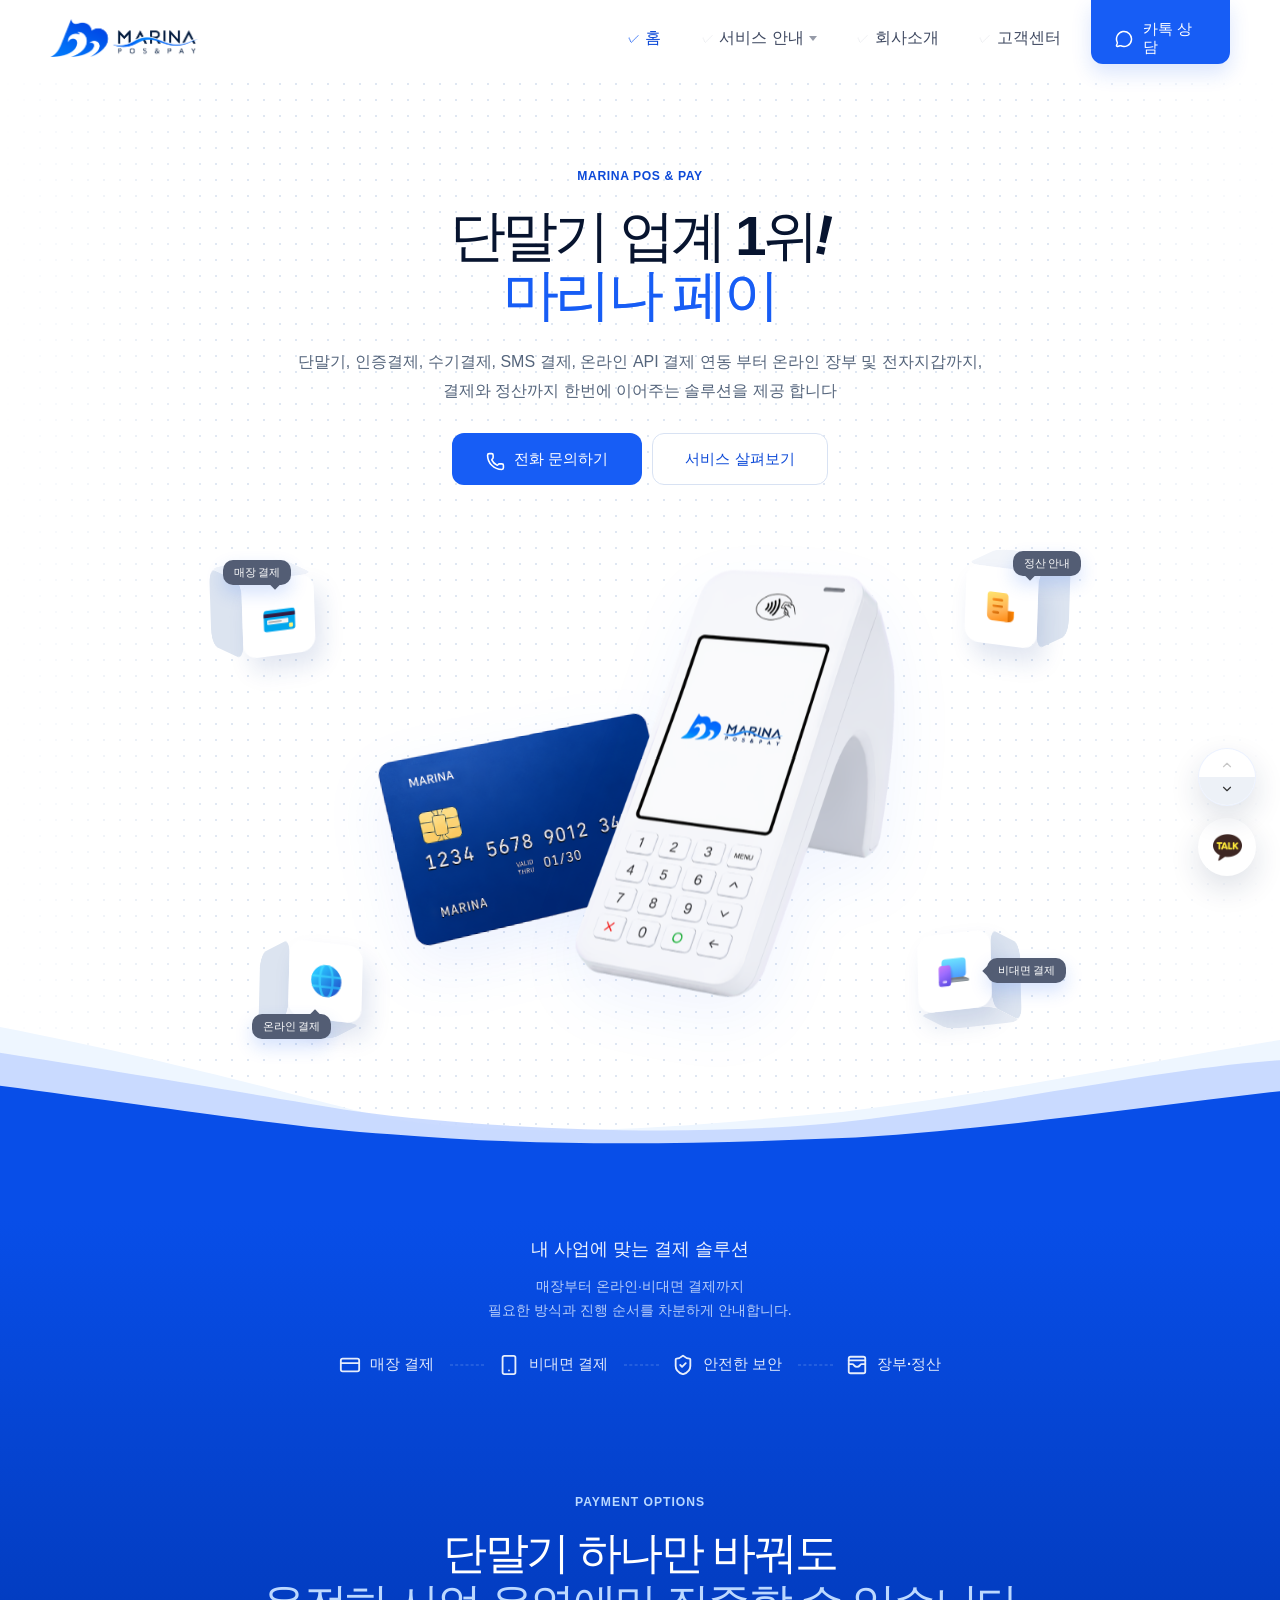
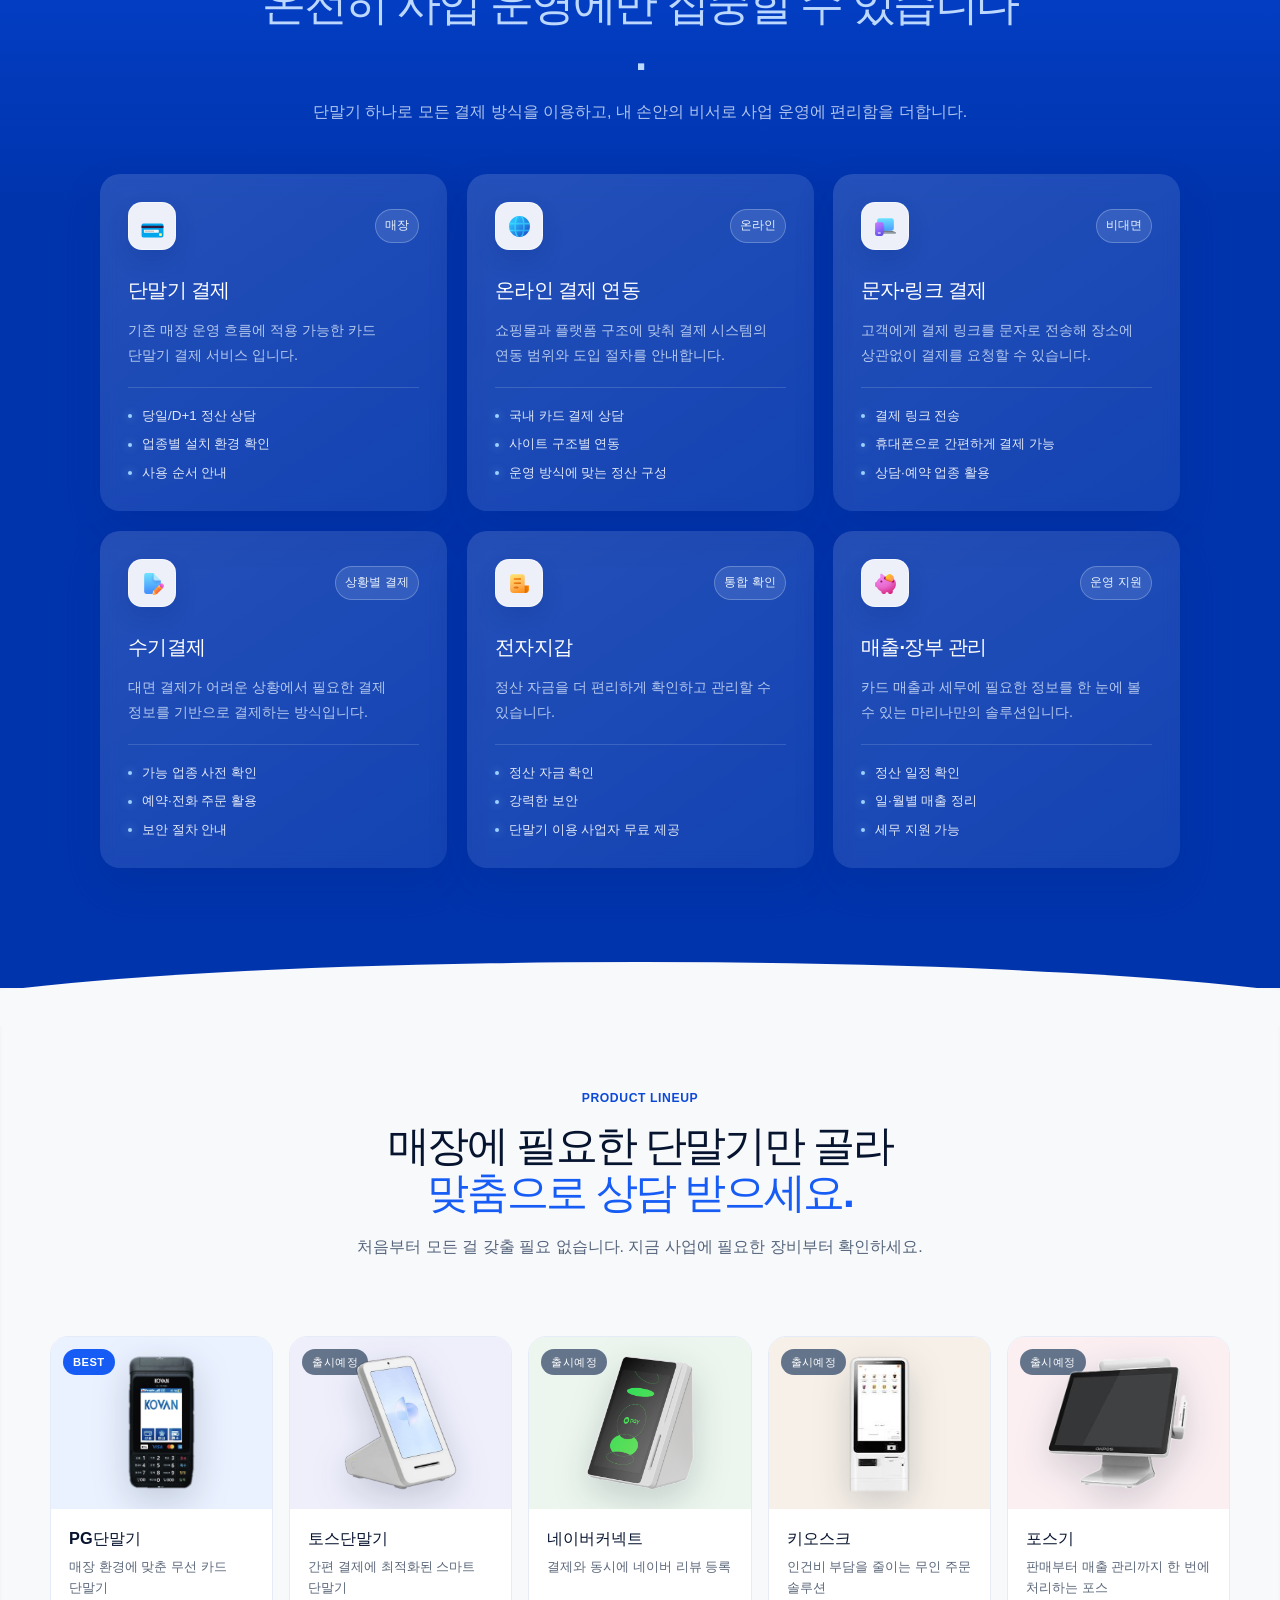
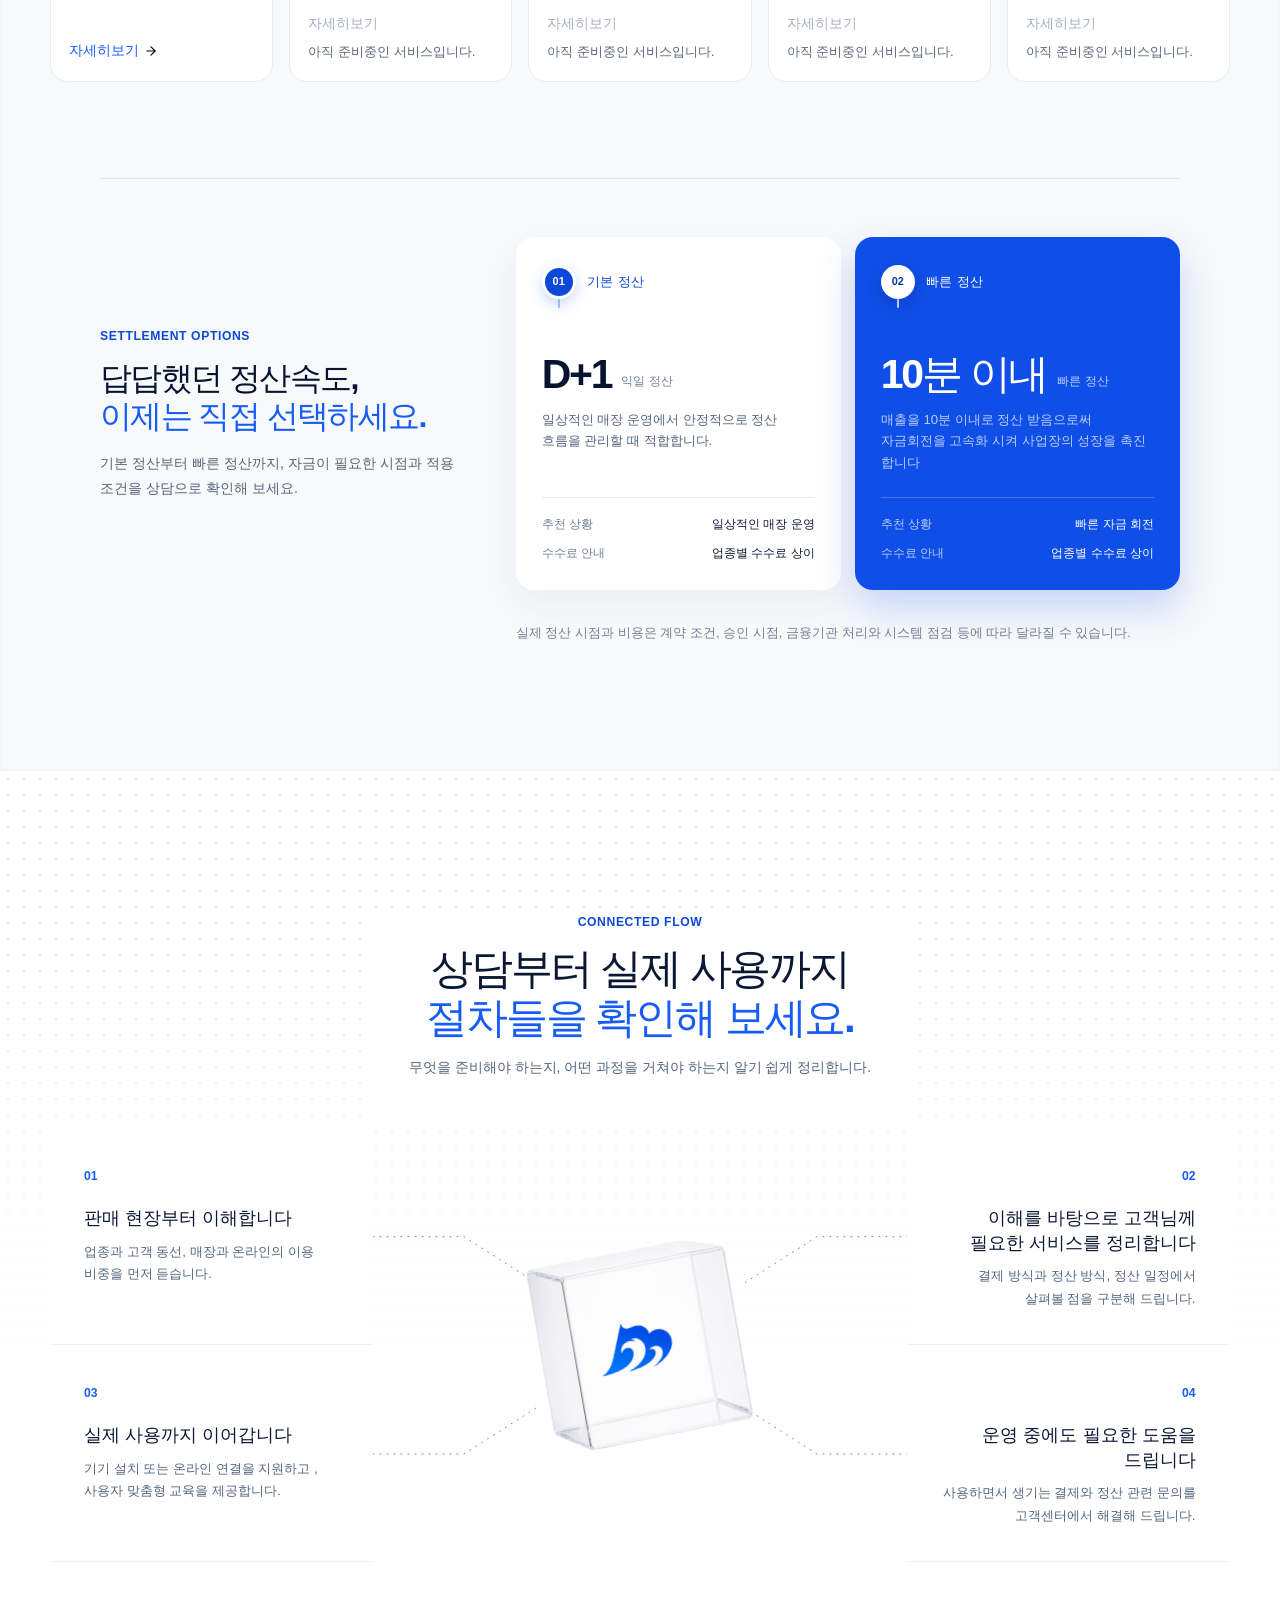
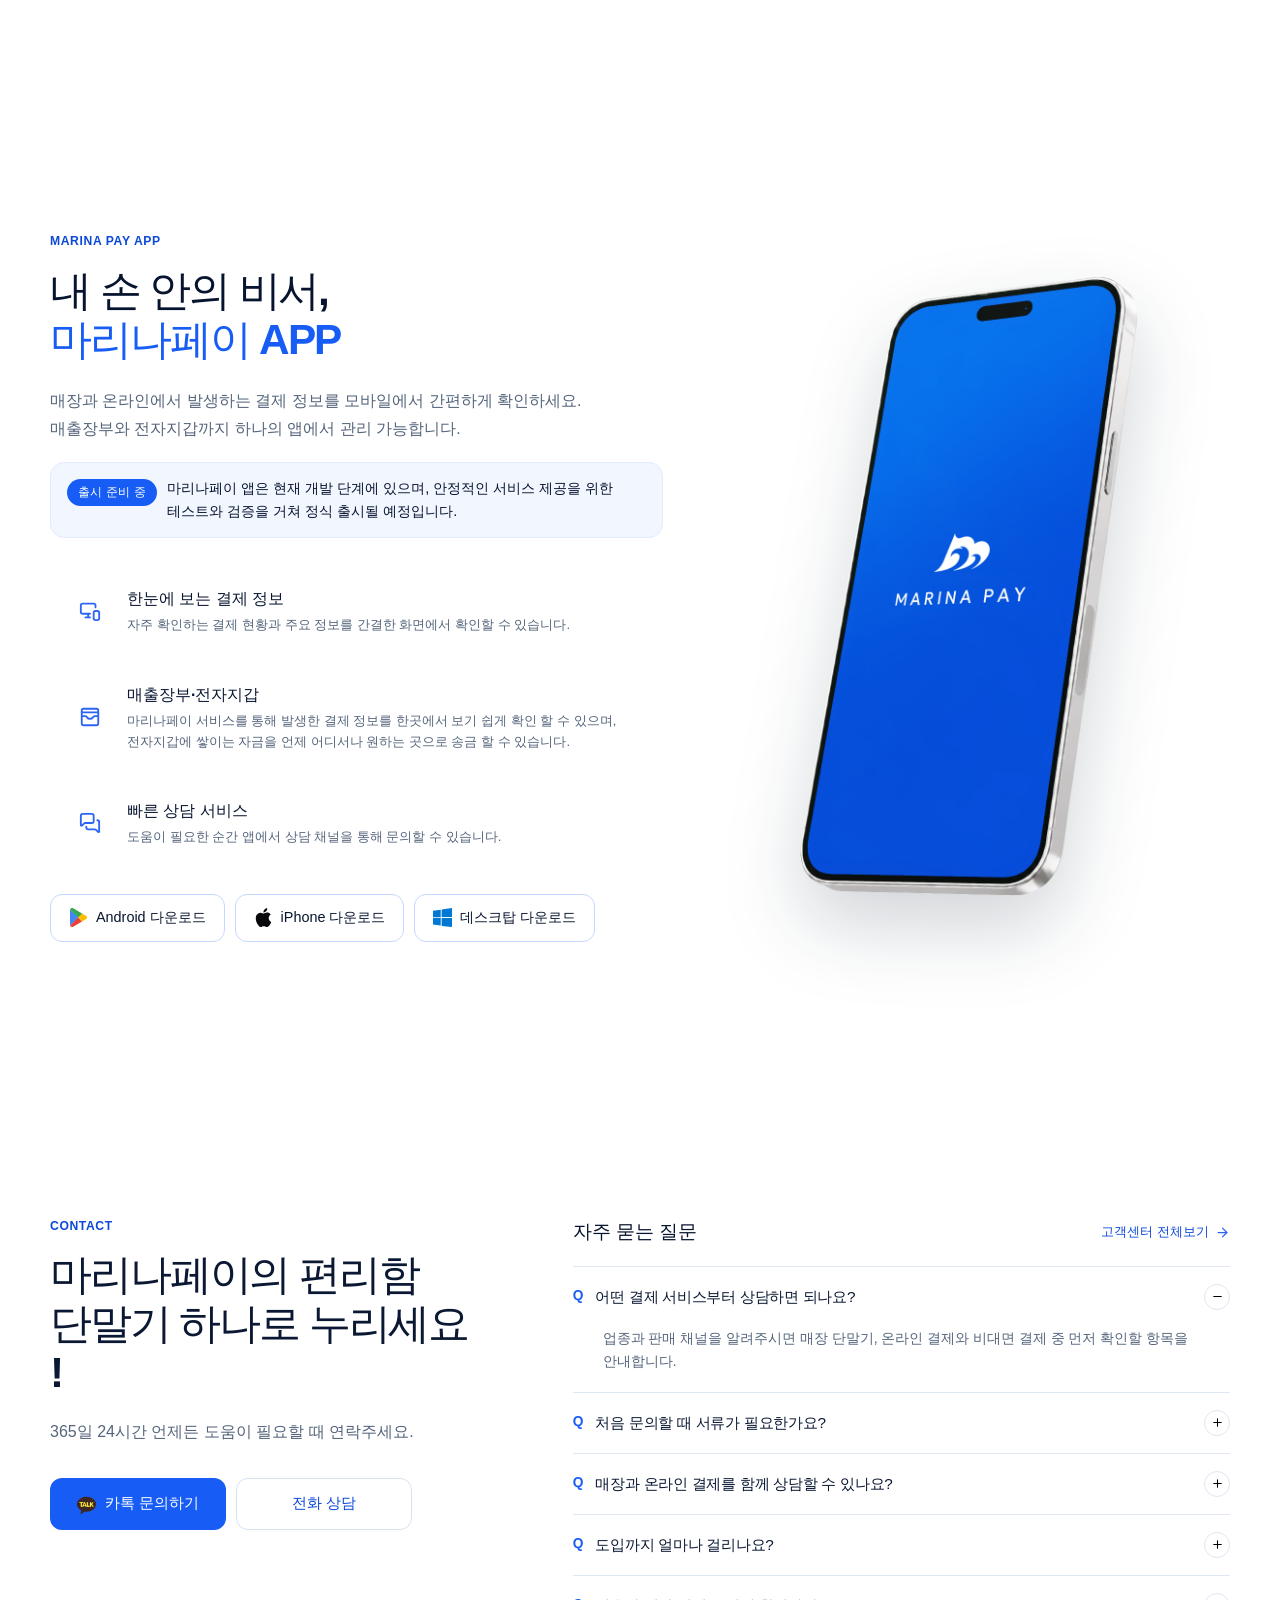
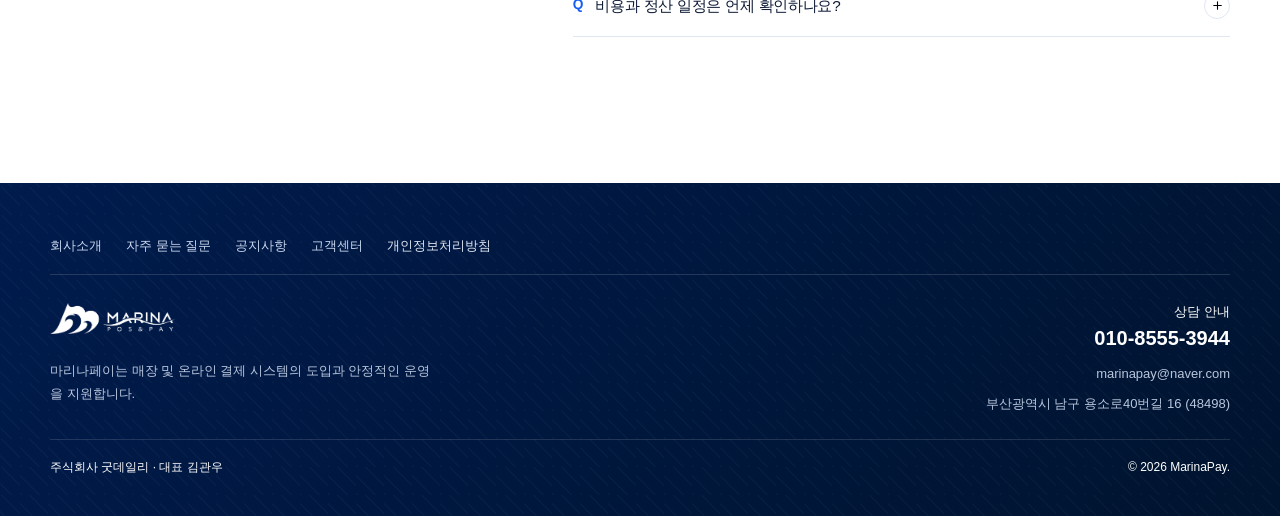
==== commit fa10b2a0: "개인정보 처리방침 신설, 모바일 메뉴 버그 수정 (디자이너 리뉴얼 적용 전 체크포인트) Co-Authored-By: Claude Fable 5 <noreply@anthropic.c" ====
--- a/index.html
+++ b/index.html
@@ -444,7 +444,7 @@
 
   <footer class="c-site-footer">
     <div class="l-container c-site-footer__top">
-      <nav class="c-site-footer__nav" aria-label="푸터 주요 링크"><ul class="c-site-footer__links"><li><a href="./about.html">회사소개</a></li><li><a href="./support.html#faq">자주 묻는 질문</a></li><li><a href="./support.html#notice">공지사항</a></li><li><a href="./support.html">고객센터</a></li></ul></nav>
+      <nav class="c-site-footer__nav" aria-label="푸터 주요 링크"><ul class="c-site-footer__links"><li><a href="./about.html">회사소개</a></li><li><a href="./support.html#faq">자주 묻는 질문</a></li><li><a href="./support.html#notice">공지사항</a></li><li><a href="./support.html">고객센터</a></li><li><a class="c-site-footer__privacy" href="./privacy.html">개인정보처리방침</a></li></ul></nav>
       <div class="c-site-footer__brand"><a class="c-brand" href="./index.html" aria-label="마리나페이 홈"><img class="c-brand__image" src="/static/images/brand/logo.png" alt="MarinaPay"></a><p class="c-site-footer__summary">마리나페이는 매장 및 온라인 결제 시스템의 도입과 안정적인 운영을 지원합니다.</p></div>
       <div class="c-site-footer__contact-block"><h2 class="c-site-footer__heading">상담 안내</h2><address class="c-site-footer__contact"><strong><a href="tel:01085707714">010-8570-7714</a></strong><a href="mailto:gooddaily26@naver.com">gooddaily26@naver.com</a><span>부산광역시 남구 용소로40번길 16 (48498)</span></address></div>
     </div>
--- a/static/css/style.css
+++ b/static/css/style.css
@@ -4104,7 +4104,8 @@
 
 @media (max-width:960px) {
   .c-site-nav.is-open {
-    max-height:640px
+    max-height:calc(100vh - var(--header-height) - 20px);
+    overflow-y:auto
   }
 
   .c-site-nav__dropdown {
@@ -4118,6 +4119,11 @@
     pointer-events:auto;
     transform:none;
     visibility:visible
+  }
+
+  .c-site-nav__item--dropdown:hover .c-site-nav__dropdown,
+  .c-site-nav__item--dropdown:focus-within .c-site-nav__dropdown {
+    transform:none
   }
 
   .c-site-nav__dropdown::before {
@@ -4781,3 +4787,93 @@
 .p-home__product-media img {
   filter:drop-shadow(0 12px 18px rgba(7,20,47,.18))
 }
+
+/* ==================== 개인정보 처리방침 페이지 ==================== */
+.p-policy {
+  max-width:860px
+}
+
+.p-policy__intro {
+  color:#3f4961;
+  font-size:0.95rem;
+  line-height:1.75;
+  word-break:keep-all
+}
+
+.p-policy__body h2 {
+  margin-top:44px;
+  color:var(--color-ink-950,#07142f);
+  font-family:var(--font-display);
+  font-size:1.12rem;
+  font-weight:600
+}
+
+.p-policy__body p {
+  margin-top:10px;
+  color:#3f4961;
+  font-size:0.95rem;
+  line-height:1.75;
+  word-break:keep-all
+}
+
+.p-policy__body ul {
+  display:flex;
+  flex-direction:column;
+  gap:6px;
+  margin-top:10px;
+  padding-left:20px;
+  list-style:disc
+}
+
+.p-policy__body li {
+  color:#3f4961;
+  font-size:0.95rem;
+  line-height:1.7;
+  word-break:keep-all
+}
+
+.p-policy__body li strong,
+.p-policy__body p strong {
+  color:var(--color-ink-950,#07142f);
+  font-weight:600
+}
+
+.p-policy__table-wrap {
+  margin-top:14px;
+  overflow-x:auto
+}
+
+.p-policy__body table {
+  width:100%;
+  min-width:560px;
+  border-collapse:collapse;
+  font-size:0.88rem
+}
+
+.p-policy__body th,
+.p-policy__body td {
+  padding:11px 14px;
+  border:1px solid #dfe6f2;
+  color:#3f4961;
+  line-height:1.6;
+  text-align:left;
+  vertical-align:top;
+  word-break:keep-all
+}
+
+.p-policy__body th {
+  background:var(--color-brand-50,#f1f6ff);
+  color:var(--color-ink-950,#07142f);
+  font-weight:600;
+  white-space:nowrap
+}
+
+.p-policy__date {
+  margin-top:44px;
+  font-weight:700
+}
+
+.c-site-footer__privacy {
+  color:#dfe6f2;
+  font-weight:700
+}
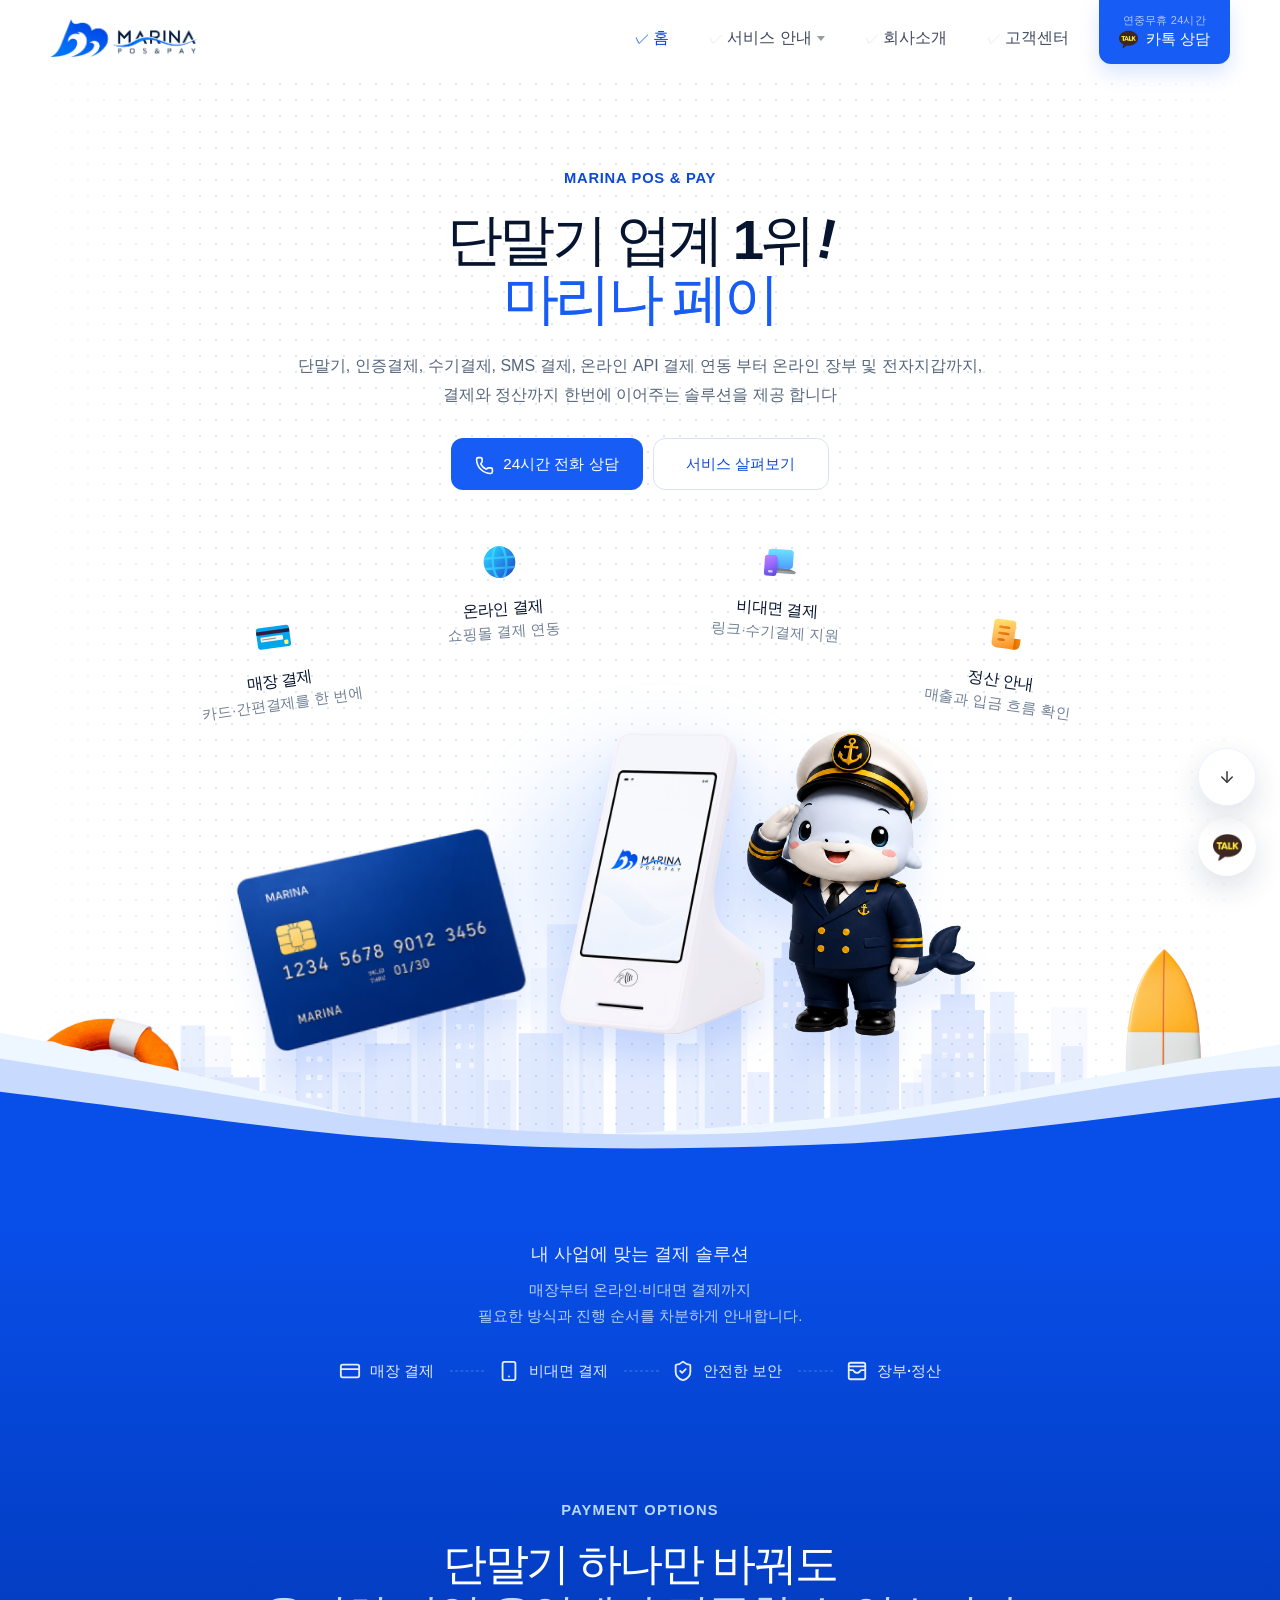
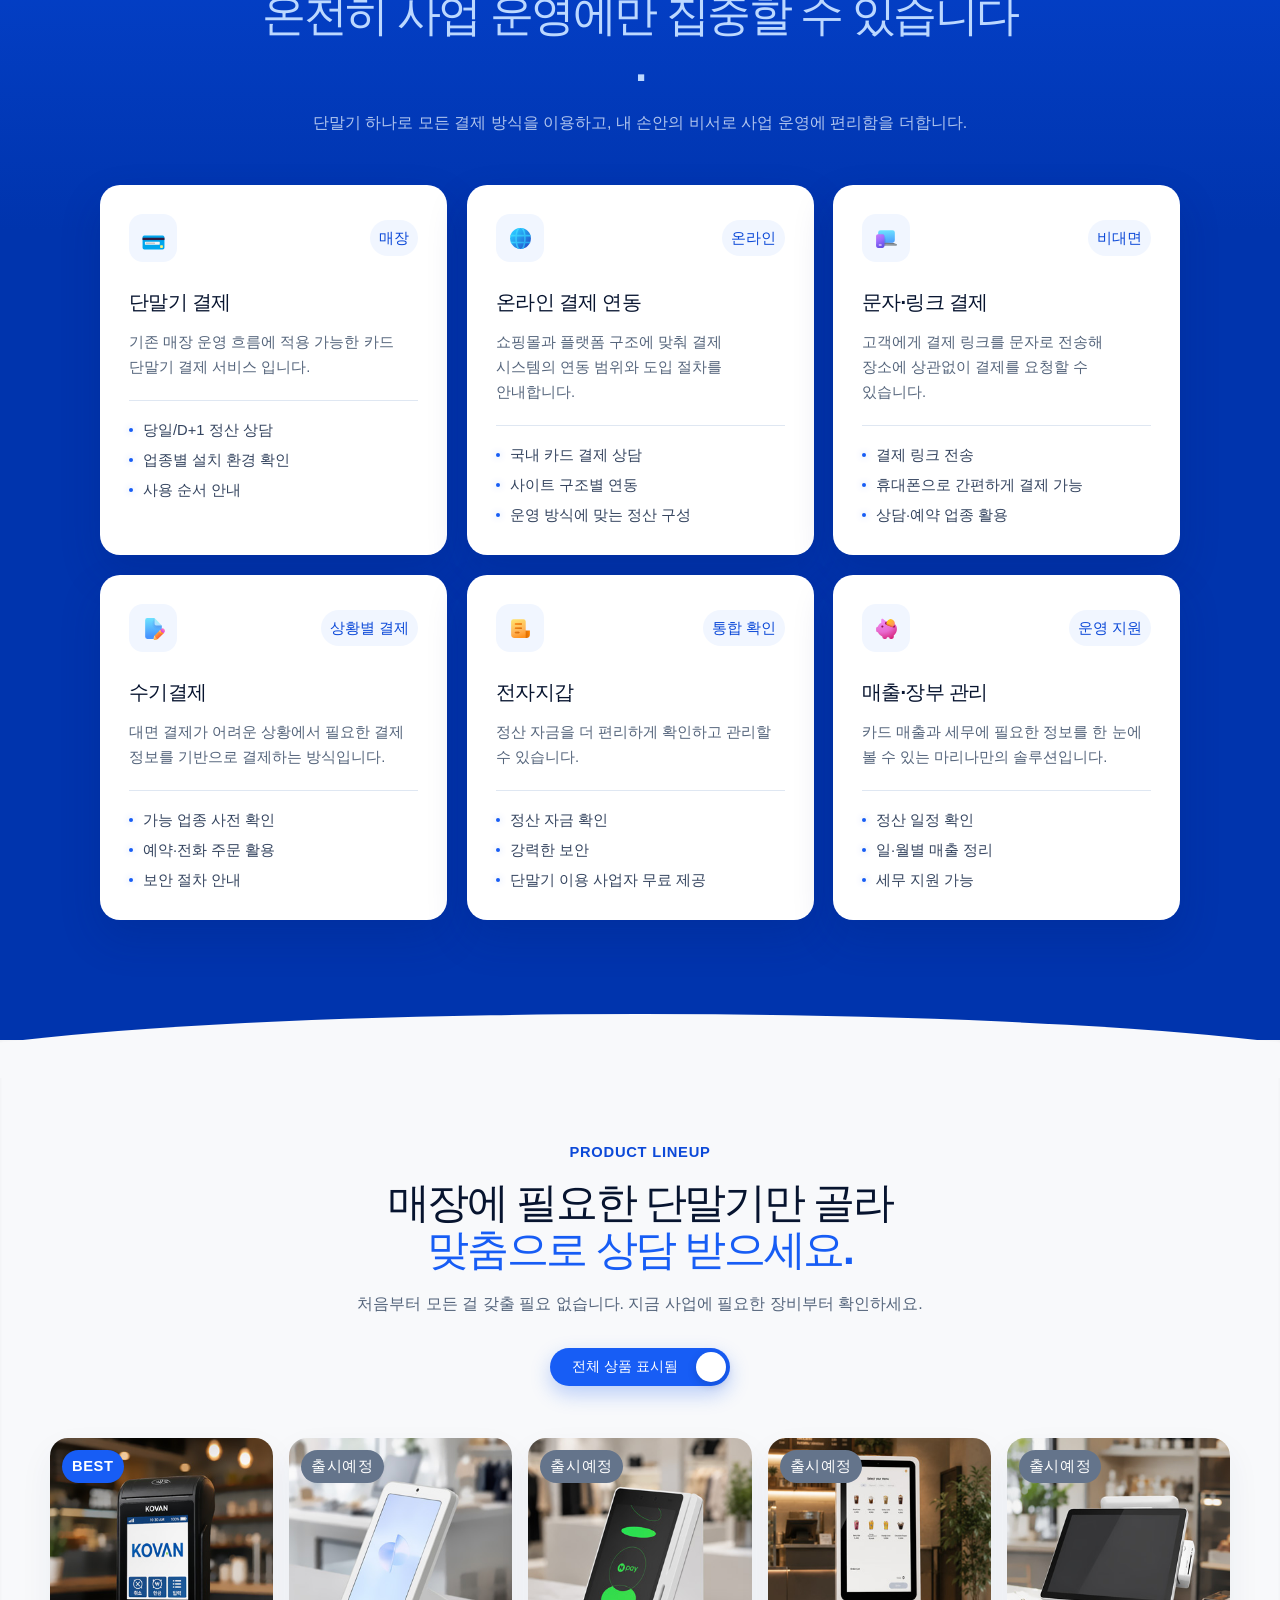
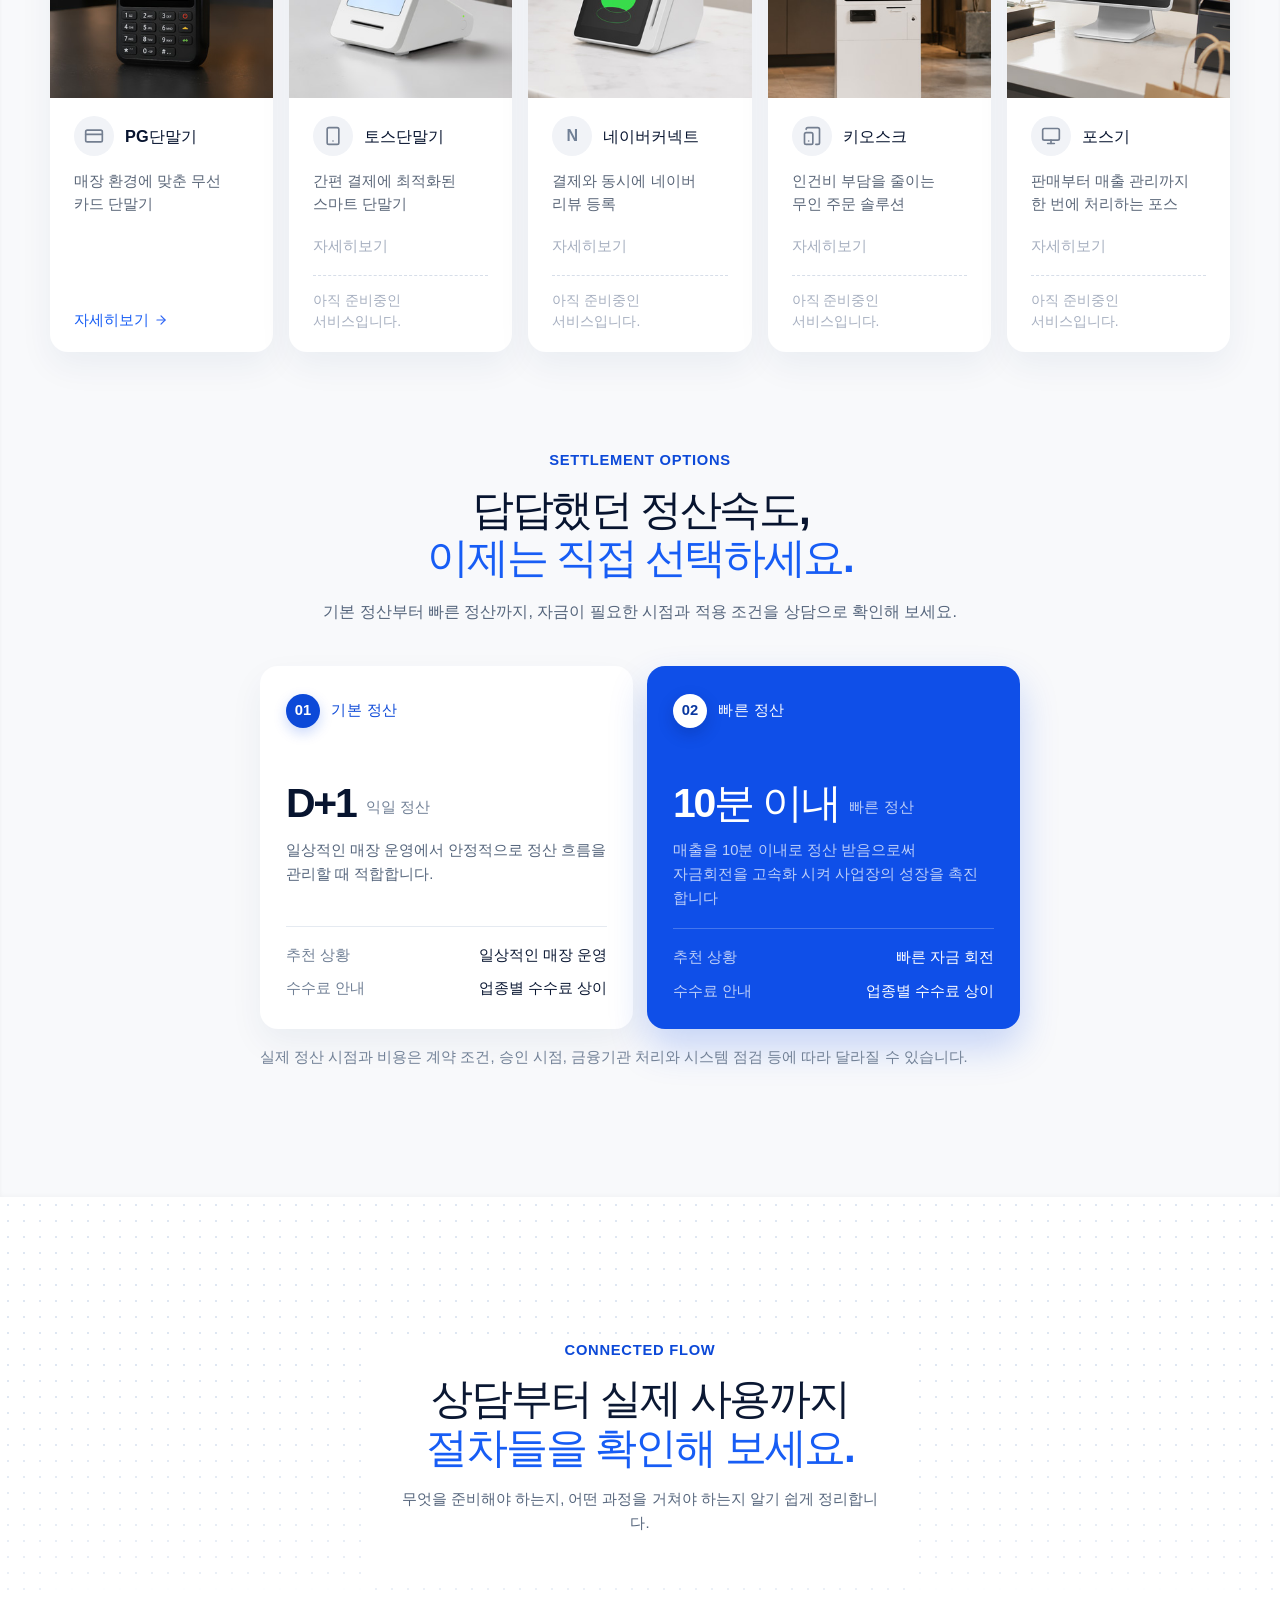
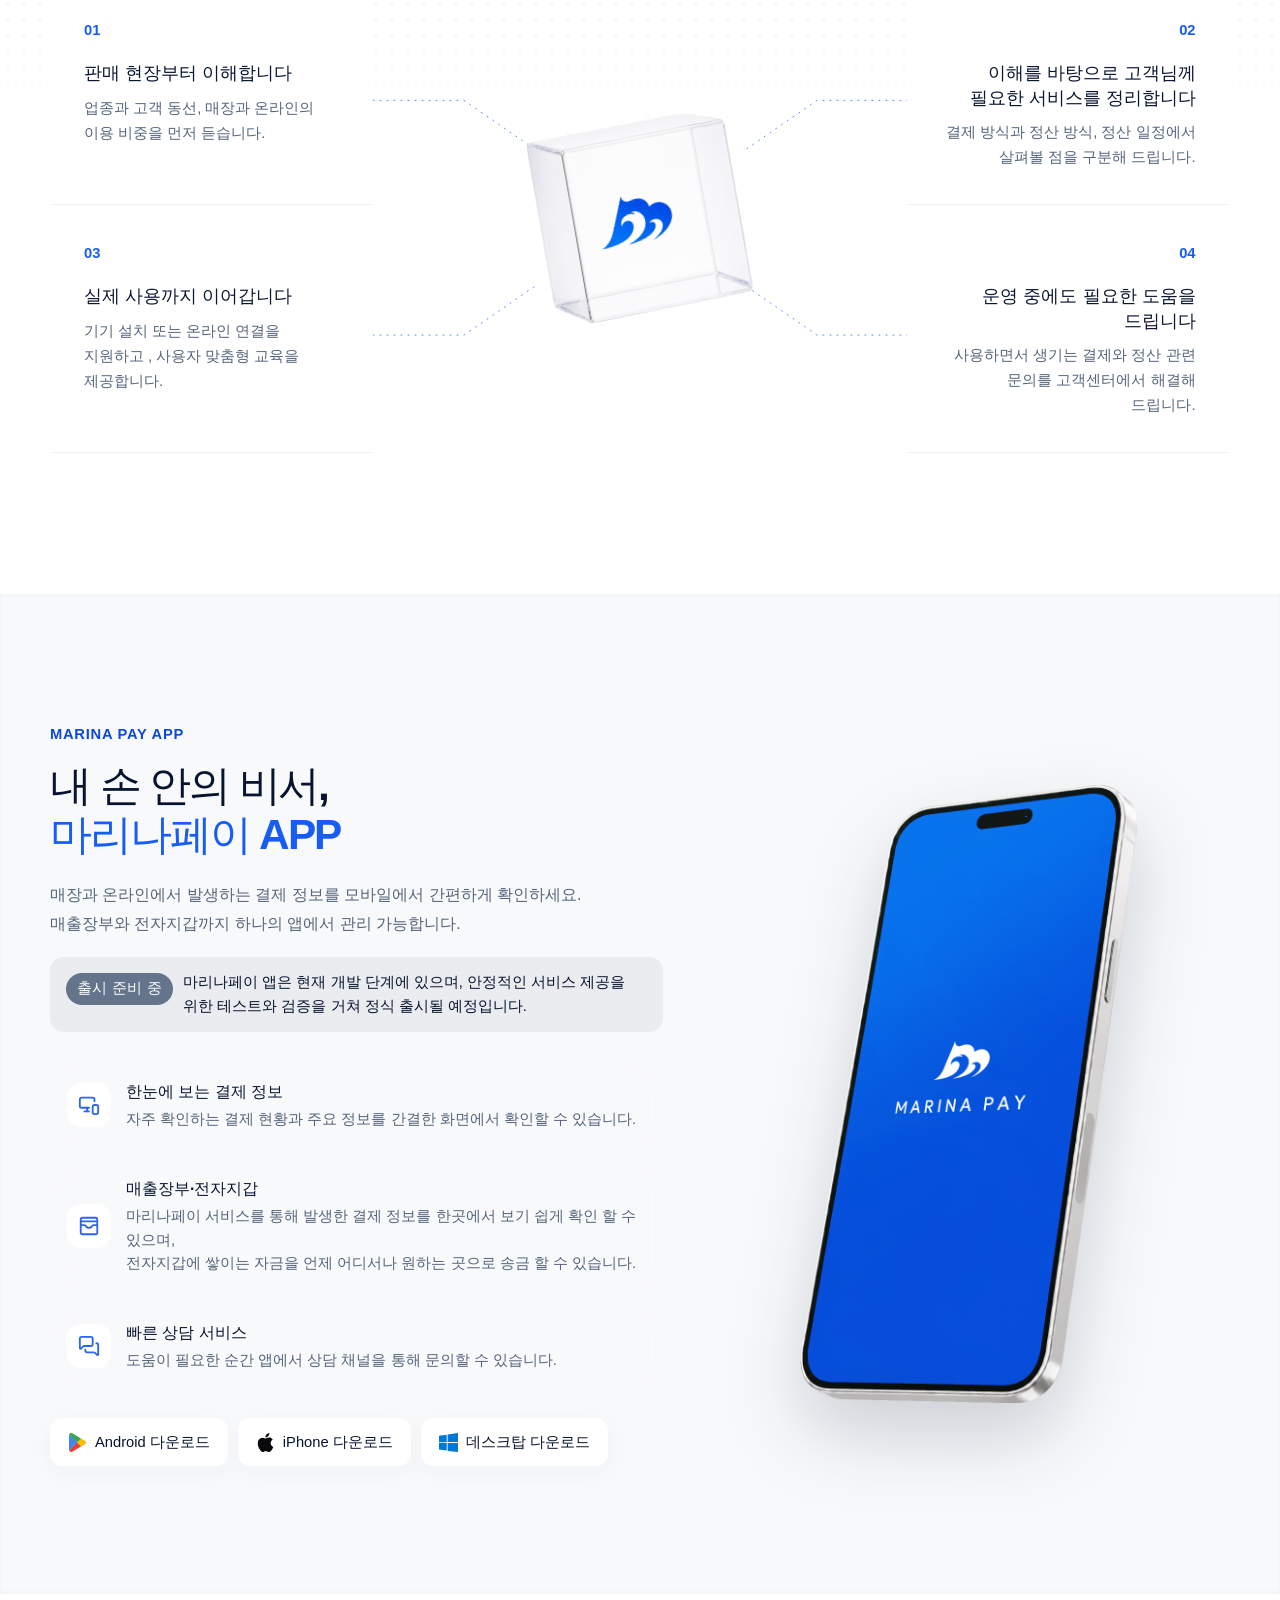
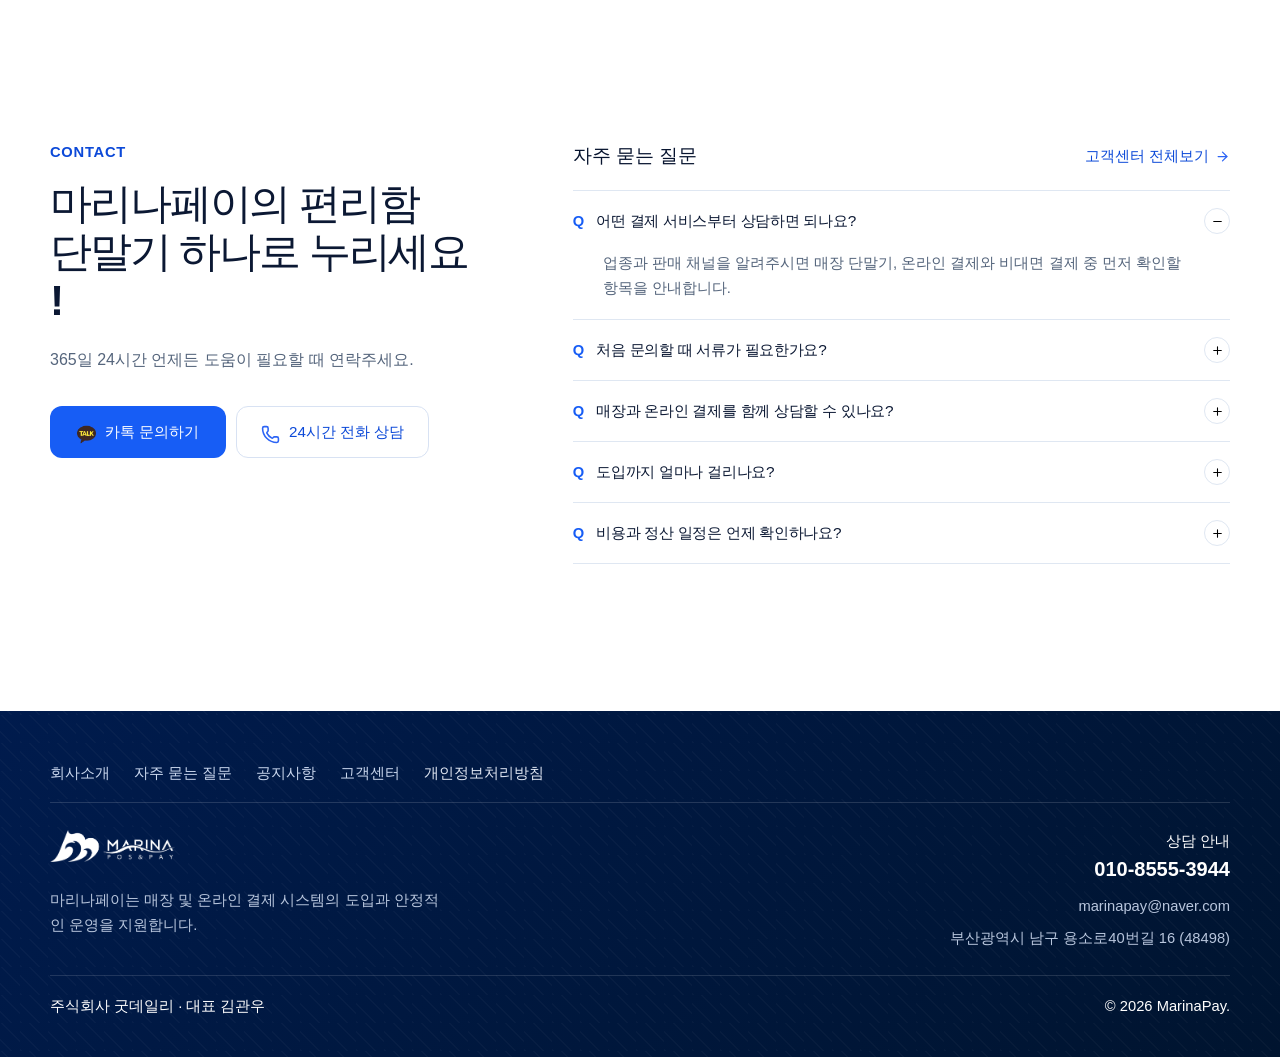
==== commit b6d9bd07: "디자이너 리뉴얼 적용: 마린 테마 비주얼, 마스코트·제품 이미지 교체, 메뉴 딤 처리 + 처리방침 페이지 유지 Co-Authored-By: Claude Fable 5 <norepl" ====
--- a/index.html
+++ b/index.html
@@ -72,33 +72,38 @@
           <li><a class="c-site-nav__link" href="./about.html">회사소개</a></li>
           <li><a class="c-site-nav__link" href="./support.html">고객센터</a></li>
         </ul>
-        <a class="c-button c-button--primary" href="https://open.kakao.com/o/s7h54Yyi" target="_blank" rel="noopener noreferrer">카톡 상담</a>
+        <a class="c-button c-button--primary" href="https://open.kakao.com/o/s7h54Yyi" target="_blank" rel="noopener noreferrer"><small class="c-site-nav__contact-hours">연중무휴 24시간</small><span class="c-site-nav__contact-main"><img class="c-button__kakao-icon" src="/static/images/common/kakaotalk.png" alt="">카톡 상담</span></a>
       </nav>
     </div>
   </header>
 
   <main id="mainContent">
     <section class="p-home__hero" aria-labelledby="homeHeroTitle">
+      <div class="p-home__hero-scenery" aria-hidden="true">
+        <img class="p-home__hero-tube" src="/static/images/home/tube.png" alt="">
+        <img class="p-home__hero-surfboard" src="/static/images/home/surfboard.png" alt="">
+      </div>
       <div class="l-container p-home__hero-shell">
         <div class="p-home__hero-copy c-reveal is-visible">
           <p class="p-home__eyebrow">MARINA POS &amp; PAY</p>
           <h1 id="homeHeroTitle">단말기 업계 1위<span class="p-home__hero-exclamation">!</span><br><strong class="p-home__hero-liquid-text" data-text="마리나 페이">마리나 페이</strong></h1>
           <p>단말기, 인증결제, 수기결제, SMS 결제, 온라인 API 결제 연동 부터 온라인 장부 및 전자지갑까지,<br>결제와 정산까지 한번에 이어주는 솔루션을 제공 합니다 </p>
           <div class="p-home__hero-actions">
-            <a class="c-button c-button--primary" href="tel:010-8570-7714"><img class="p-home__hero-kakao-icon" src="/static/images/common/phone-white.svg" alt="">전화 문의하기</a>
+            <a class="c-button c-button--primary" href="tel:010-8570-7714"><img class="p-home__hero-kakao-icon" src="/static/images/common/phone-white.svg" alt="">24시간 전화 상담</a>
             <a class="c-button c-button--secondary" href="#services">서비스 살펴보기</a>
           </div>
         </div>
         <div class="p-home__hero-stage c-reveal is-visible">
           <ul class="p-home__hero-cards" aria-label="마리나페이 안내 범위">
-            <li aria-label="매장 결제"><span class="p-home__hero-card-float"><span class="p-home__hero-cube"><img src="/static/images/home/card-payment.svg" alt=""></span><span class="p-home__hero-card-label">매장 결제</span></span></li>
-            <li aria-label="온라인 결제"><span class="p-home__hero-card-float"><span class="p-home__hero-cube"><img src="/static/images/home/online-globe.svg" alt=""></span><span class="p-home__hero-card-label">온라인 결제</span></span></li>
-            <li aria-label="비대면 결제"><span class="p-home__hero-card-float"><span class="p-home__hero-cube"><img src="/static/images/home/remote-payment.svg" alt=""></span><span class="p-home__hero-card-label">비대면 결제</span></span></li>
-            <li aria-label="정산 안내"><span class="p-home__hero-card-float"><span class="p-home__hero-cube"><img src="/static/images/home/receipt.svg" alt=""></span><span class="p-home__hero-card-label">정산 안내</span></span></li>
+            <li><span class="p-home__hero-card-float"><span class="p-home__hero-card-content"><span class="p-home__hero-cube"><img src="/static/images/home/card-payment.svg" alt=""></span><span class="p-home__hero-card-copy"><strong>매장 결제</strong><small>카드·간편결제를 한 번에</small></span></span></span></li>
+            <li><span class="p-home__hero-card-float"><span class="p-home__hero-card-content"><span class="p-home__hero-cube"><img src="/static/images/home/online-globe.svg" alt=""></span><span class="p-home__hero-card-copy"><strong>온라인 결제</strong><small>쇼핑몰 결제 연동</small></span></span></span></li>
+            <li><span class="p-home__hero-card-float"><span class="p-home__hero-card-content"><span class="p-home__hero-cube"><img src="/static/images/home/remote-payment.svg" alt=""></span><span class="p-home__hero-card-copy"><strong>비대면 결제</strong><small>링크·수기결제 지원</small></span></span></span></li>
+            <li><span class="p-home__hero-card-float"><span class="p-home__hero-card-content"><span class="p-home__hero-cube"><img src="/static/images/home/receipt.svg" alt=""></span><span class="p-home__hero-card-copy"><strong>정산 안내</strong><small>매출과 입금 흐름 확인</small></span></span></span></li>
           </ul>
           <figure class="p-home__hero-product" aria-hidden="true">
             <img class="p-home__hero-product-card" src="/static/images/home/card.png" alt="">
             <img class="p-home__hero-product-pos" src="/static/images/home/payment-terminal.png" alt="">
+            <img class="p-home__hero-mascot" src="/static/images/brand/mascot-transparent.png" alt="">
           </figure>
         </div>
       </div>
@@ -229,79 +234,85 @@
 
     <section class="p-home__services" id="services" aria-labelledby="servicesTitle">
       <div class="l-container">
-        <div class="p-home__section-head c-reveal" data-js="reveal">
+        <div class="p-home__section-head p-home__product-head c-reveal" data-js="reveal">
           <p class="p-home__eyebrow">Product lineup</p>
           <h2 id="servicesTitle">매장에 필요한 단말기만 골라<br><strong>맞춤으로 상담 받으세요.</strong></h2>
           <p>처음부터 모든 걸 갖출 필요 없습니다. 지금 사업에 필요한 장비부터 확인하세요.</p>
         </div>
+        <div class="p-home__product-filter c-reveal" data-js="reveal">
+          <button class="p-home__product-filter-toggle" type="button" aria-pressed="true" data-js="product-filter-toggle">
+            <span class="p-home__product-filter-label" data-js="product-filter-label">전체 상품 표시됨</span>
+            <span class="p-home__product-filter-knob" aria-hidden="true"></span>
+          </button>
+        </div>
         <!-- 제품 쇼케이스: 이미지·문구는 디자이너 전달용 플레이스홀더 -->
-        <div class="p-home__product-grid">
+        <div class="p-home__product-grid" data-js="product-grid">
           <article class="p-home__product-card c-reveal" data-js="reveal">
-            <div class="p-home__product-media p-home__product-media--pg">
-              <span class="p-home__product-badge p-home__product-badge--best">BEST</span><img src="/static/images/products/kovan-cut.png" alt="PG단말기 — 코반 LC-7351QN 무선 카드단말기">
+            <div class="p-home__product-media p-home__product-media--pg p-home__product-media--photo">
+              <span class="p-home__product-badge p-home__product-badge--best">BEST</span><img src="/static/images/products/kovan.jpg" alt="매장에 설치된 코반 PG단말기">
               
             </div>
             <div class="p-home__product-body">
-              <h3>PG단말기</h3>
+              <div class="p-home__product-title"><span class="p-home__product-icon"><img src="/static/images/products/icon-credit-card.svg" alt=""></span><h3>PG단말기</h3></div>
               <p>매장 환경에 맞춘 무선 카드 단말기</p>
               <a class="p-home__product-link" href="./pg-terminal.html">자세히보기 <img src="/static/images/common/arrow-right.svg" alt=""></a>
             </div>
           </article>
           <article class="p-home__product-card p-home__product-card--soon c-reveal" data-js="reveal">
-            <div class="p-home__product-media p-home__product-media--toss">
-              <span class="p-home__product-badge p-home__product-badge--soon">출시예정</span><img src="/static/images/products/toss-cut.png" alt="토스단말기">
+            <div class="p-home__product-media p-home__product-media--toss p-home__product-media--photo">
+              <span class="p-home__product-badge p-home__product-badge--soon">출시예정</span><img src="/static/images/products/toss.jpg" alt="매장에 설치된 토스단말기">
               
             </div>
             <div class="p-home__product-body">
-              <h3>토스단말기</h3>
+              <div class="p-home__product-title"><span class="p-home__product-icon"><img src="/static/images/products/icon-smartphone.svg" alt=""></span><h3>토스단말기</h3></div>
               <p>간편 결제에 최적화된 스마트 단말기</p>
               <span class="p-home__product-link p-home__product-link--disabled" aria-disabled="true">자세히보기</span>
               <p class="p-home__product-note">아직 준비중인 서비스입니다.</p>
             </div>
           </article>
           <article class="p-home__product-card p-home__product-card--soon c-reveal" data-js="reveal">
-            <div class="p-home__product-media p-home__product-media--naver">
-              <span class="p-home__product-badge p-home__product-badge--soon">출시예정</span><img src="/static/images/products/naver-cut.png" alt="네이버커넥트 단말기">
+            <div class="p-home__product-media p-home__product-media--naver p-home__product-media--photo">
+              <span class="p-home__product-badge p-home__product-badge--soon">출시예정</span><img src="/static/images/products/naver.jpg" alt="매장에 설치된 네이버커넥트 단말기">
               
             </div>
             <div class="p-home__product-body">
-              <h3>네이버커넥트</h3>
+              <div class="p-home__product-title"><span class="p-home__product-icon"><span class="p-home__product-icon-letter" aria-hidden="true">N</span></span><h3>네이버커넥트</h3></div>
               <p>결제와 동시에 네이버 리뷰 등록</p>
               <span class="p-home__product-link p-home__product-link--disabled" aria-disabled="true">자세히보기</span>
               <p class="p-home__product-note">아직 준비중인 서비스입니다.</p>
             </div>
           </article>
           <article class="p-home__product-card p-home__product-card--soon c-reveal" data-js="reveal">
-            <div class="p-home__product-media p-home__product-media--kiosk">
-              <span class="p-home__product-badge p-home__product-badge--soon">출시예정</span><img src="/static/images/products/kiosk-cut.png" alt="키오스크">
+            <div class="p-home__product-media p-home__product-media--kiosk p-home__product-media--photo">
+              <span class="p-home__product-badge p-home__product-badge--soon">출시예정</span><img src="/static/images/products/kiosk.jpg" alt="매장에 설치된 키오스크">
               
             </div>
             <div class="p-home__product-body">
-              <h3>키오스크</h3>
+              <div class="p-home__product-title"><span class="p-home__product-icon"><img src="/static/images/products/icon-kiosk.svg" alt=""></span><h3>키오스크</h3></div>
               <p>인건비 부담을 줄이는 무인 주문 솔루션</p>
               <span class="p-home__product-link p-home__product-link--disabled" aria-disabled="true">자세히보기</span>
               <p class="p-home__product-note">아직 준비중인 서비스입니다.</p>
             </div>
           </article>
           <article class="p-home__product-card p-home__product-card--soon c-reveal" data-js="reveal">
-            <div class="p-home__product-media p-home__product-media--pos">
-              <span class="p-home__product-badge p-home__product-badge--soon">출시예정</span><img src="/static/images/products/pos-cut.png" alt="포스기">
+            <div class="p-home__product-media p-home__product-media--pos p-home__product-media--photo">
+              <span class="p-home__product-badge p-home__product-badge--soon">출시예정</span><img src="/static/images/products/pos.jpg" alt="매장에 설치된 포스기">
               
             </div>
             <div class="p-home__product-body">
-              <h3>포스기</h3>
+              <div class="p-home__product-title"><span class="p-home__product-icon"><img src="/static/images/products/icon-monitor.svg" alt=""></span><h3>포스기</h3></div>
               <p>판매부터 매출 관리까지 한 번에 처리하는 포스</p>
               <span class="p-home__product-link p-home__product-link--disabled" aria-disabled="true">자세히보기</span>
               <p class="p-home__product-note">아직 준비중인 서비스입니다.</p>
             </div>
           </article>
         </div>
+        <div class="p-home__section-head p-home__settlement-head c-reveal" data-js="reveal">
+          <p class="p-home__eyebrow">Settlement options</p>
+          <h2 id="settlementGuideTitle">답답했던 정산속도,<br><strong>이제는 직접 선택하세요.</strong></h2>
+          <p>기본 정산부터 빠른 정산까지, 자금이 필요한 시점과 적용 조건을 상담으로 확인해 보세요.</p>
+        </div>
         <div class="p-home__settlement-guide c-reveal" data-js="reveal" aria-labelledby="settlementGuideTitle">
-          <div class="p-home__settlement-copy">
-            <p class="p-home__eyebrow">Settlement options</p>
-            <h3 id="settlementGuideTitle">답답했던 정산속도,<br><strong>이제는 직접 선택하세요.</strong></h3>
-            <p>기본 정산부터 빠른 정산까지, 자금이 필요한 시점과 적용 조건을 상담으로 확인해 보세요.</p>
-          </div>
           <div class="p-home__settlement-options">
             <article class="p-home__settlement-option">
               <div class="p-home__settlement-option-label">
@@ -407,7 +418,7 @@
           <p>365일 24시간 언제든 도움이 필요할 때 연락주세요.</p>
           <div class="p-home__closing-actions">
             <a class="c-button c-button--primary" href="https://open.kakao.com/o/s7h54Yyi" target="_blank" rel="noopener noreferrer"><img class="c-button__kakao-icon" src="/static/images/common/kakaotalk.png" alt="">카톡 문의하기</a>
-            <a class="c-button c-button--secondary" href="tel:010-8570-7714">전화 상담</a>
+            <a class="c-button c-button--secondary" href="tel:010-8570-7714"><img class="p-home__hero-kakao-icon" src="/static/images/common/phone-white.svg" alt="">24시간 전화 상담</a>
           </div>
         </div>
         <div class="p-home__closing-faq c-reveal" data-js="reveal" aria-labelledby="closingFaqTitle">
--- a/static/css/style.css
+++ b/static/css/style.css
@@ -274,19 +274,27 @@
 .c-site-nav > .c-button--primary {
   align-self:flex-start;
   min-height:64px;
-  padding-top:12px;
+  flex-direction:column;
+  gap:3px;
+  padding:7px 20px 8px;
   border-radius:0 0 12px 12px;
   box-shadow:0 9px 20px rgba(23,93,245,.16)
 }
-.c-site-nav > .c-button--primary::before {
-  width:18px;
-  height:18px;
-  flex:0 0 19px;
-  background:#fff;
-  content:'';
-  -webkit-mask:url('../images/support/message-circle.svg') center/contain no-repeat;
-  mask:url('../images/support/message-circle.svg') center/contain no-repeat;
-  transform:translateY(1px)
+.c-site-nav__contact-hours {
+  color:rgba(255,255,255,.66);
+  font-size:11px;
+  font-weight:400;
+  letter-spacing:.015em;
+  line-height:1.15
+}
+.c-site-nav__contact-main {
+  display:inline-flex;
+  align-items:center;
+  gap:8px;
+  line-height:1.2
+}
+.c-site-nav__contact-main .c-button__kakao-icon {
+  transform:none
 }
 .c-site-nav__list {
   display:flex;
@@ -314,7 +322,7 @@
   color:#8e98aa;
   content:'✓';
   font-family:Arial,sans-serif;
-  font-size:12px;
+  font-size:.92rem;
   font-weight:700;
   line-height:1;
   opacity:.2;
@@ -348,6 +356,9 @@
 }
 .c-menu-toggle[aria-expanded='true'] .c-menu-toggle__icon {
   background-image:url('../images/common/x.svg')
+}
+.c-menu-dim {
+  display:none
 }
 .c-button {
   display:inline-flex;
@@ -375,11 +386,22 @@
   filter:brightness(.97)
 }
 .c-button--primary {
+  position:relative;
+  z-index:0;
+  overflow:hidden;
   background:var(--color-brand-500);
   color:#fff
 }
+.c-button--primary::before {
+  position:absolute;
+  inset:0;
+  z-index:-1;
+  background:var(--color-brand-600);
+  clip-path:polygon(0 100%,10% 100%,20% 100%,30% 100%,40% 100%,50% 100%,60% 100%,70% 100%,80% 100%,90% 100%,100% 100%,100% 100%,0 100%);
+  content:'';
+  pointer-events:none
+}
 .c-button--primary:hover {
-  background:var(--color-brand-600);
   box-shadow:0 8px 20px rgba(23,93,245,.18)
 }
 .c-button--secondary {
@@ -418,6 +440,9 @@
   flex:0 0 19px;
   object-fit:contain;
   transform:translateY(2px)
+}
+.c-button--secondary .p-home__hero-kakao-icon {
+  filter:brightness(0) saturate(100%) invert(31%) sepia(98%) saturate(3190%) hue-rotate(218deg) brightness(98%) contrast(96%)
 }
 .c-inline-icon {
   display:inline-block;
@@ -432,7 +457,7 @@
   align-items:center;
   gap:8px;
   color:var(--color-brand-600);
-  font-size:0.82rem;
+  font-size:.92rem;
   font-weight:600;
   letter-spacing:0.08em;
   line-height:1.3;
@@ -480,7 +505,7 @@
 }
 .c-card {
     border-radius: var(--radius-lg);
-    background: #f8f9fd;
+    background: #fff;
 }
 .c-card--soft {
   border-color:var(--color-line-soft);
@@ -511,7 +536,7 @@
   border-radius:var(--radius-pill);
   background:rgba(255,255,255,0.86);
   color:var(--color-ink-700);
-  font-size:0.84rem;
+  font-size:.92rem;
   font-weight:500
 }
 .c-chip__dot {
@@ -526,7 +551,7 @@
   align-items:center;
   gap:8px;
   color:var(--color-ink-500);
-  font-size:0.84rem
+  font-size:.92rem
 }
 .c-breadcrumb li:not(:last-child)::after {
   margin-left:8px;
@@ -672,7 +697,7 @@
   border:0;
   background:transparent;
   color:var(--color-ink-500);
-  font-size:.72rem;
+  font-size:.92rem;
   font-weight:600;
   letter-spacing:.08em;
   text-transform:uppercase;
@@ -892,7 +917,7 @@
 .c-site-footer__summary {
   max-width:390px;
   color:#b8c6dd;
-  font-size:13px;
+  font-size:.92rem;
   font-weight:300;
   line-height:1.75
 }
@@ -900,7 +925,7 @@
   flex:0 0 auto;
   margin:0;
   color:#fff;
-  font-size:13px;
+  font-size:.92rem;
   font-weight:600
 }
 .c-site-footer__links {
@@ -909,7 +934,7 @@
   align-items:center;
   gap:10px 24px;
   color:#c9d7ee;
-  font-size:13px;
+  font-size:.92rem;
   font-weight:400
 }
 .c-site-footer__links a:hover {
@@ -919,7 +944,7 @@
   display:grid;
   gap:8px;
   color:#b8c6dd;
-  font-size:13px;
+  font-size:.92rem;
   font-style:normal;
   font-weight:300;
   line-height:1.65
@@ -939,7 +964,7 @@
   padding-block:18px 38px;
   border-top:0;
   color:#fff;
-  font-size:12px;
+  font-size:.92rem;
   font-weight:200
 }
 .c-floating-actions {
@@ -974,11 +999,9 @@
   box-shadow:0 12px 30px rgba(18,44,88,.14)
 }
 .c-floating-scroll__button {
-  position:absolute;
-  left:0;
   display:grid;
   width:100%;
-  height:50%;
+  height:100%;
   padding:0;
   border:0;
   background:#fff;
@@ -989,25 +1012,14 @@
     background-color .18s ease,
     opacity .18s ease
 }
-.c-floating-scroll__button--top {
-  top:0;
-  background:#fff;
-}
-.c-floating-scroll__button--bottom {
-  bottom:0;
-  background:#edf1f7;
-}
 .c-floating-scroll__button img {
-  width:14px;
-  height:14px;
-  opacity:.78
-}
-.c-floating-scroll__button--top img {
-  margin-top:4px;
-  transform:rotate(-90deg)
-}
-.c-floating-scroll__button--bottom img {
-  margin-bottom:4px;
+  width:18px;
+  height:18px;
+  opacity:.78;
+  transform:rotate(-90deg);
+  transition:transform .18s ease
+}
+.c-floating-scroll__button.is-scroll-down img {
   transform:rotate(90deg)
 }
 .c-floating-scroll__button:hover:not(:disabled) {
@@ -1026,7 +1038,7 @@
     position:fixed;
     top:var(--header-height);
     right:14px;
-    left:14px;
+    left:0;
     display:flex;
     max-height:0;
     align-items:stretch;
@@ -1035,9 +1047,8 @@
     padding:0 var(--space-5);
     overflow:hidden;
     border:0;
-    border-radius:var(--radius-lg);
+    border-radius:0 0 var(--radius-lg) var(--radius-lg);
     background:#fff;
-    box-shadow:var(--shadow-nav);
     opacity:0;
     pointer-events:none;
     transform:translateY(-10px);
@@ -1048,14 +1059,41 @@
       padding .48s cubic-bezier(.22,1,.36,1),
       opacity .24s ease,
       transform .48s cubic-bezier(.22,1,.36,1),
-      visibility 0s linear .48s
+      visibility 0s linear .48s;
+	width: 100%;
+  }
+  .c-menu-dim {
+    position:fixed;
+    top:var(--header-height);
+    right:0;
+    bottom:0;
+    left:0;
+    z-index:95;
+    display:block;
+    width:100%;
+    padding:0;
+    background:rgba(7,20,47,.46);
+    opacity:0;
+    pointer-events:none;
+    transition:opacity .24s ease
+  }
+  .c-menu-dim.is-open {
+    opacity:1;
+    pointer-events:auto
+  }
+  body.is-menu-open {
+    overflow:hidden
   }
   .c-site-nav > .c-button--primary {
     align-self:stretch;
     min-height:52px;
+    flex-direction:row;
     padding-top:0;
     border-radius:12px;
     box-shadow:none
+  }
+  .c-site-nav__contact-hours {
+    display:none
   }
   .c-site-nav.is-open {
     max-height:420px;
@@ -1259,7 +1297,7 @@
 }
 .p-home__eyebrow {
   color:var(--color-brand-600);
-  font-size:.76rem;
+  font-size:.92rem;
   font-weight:600;
   letter-spacing:.05em;
   text-transform:uppercase
@@ -1282,6 +1320,7 @@
     font-weight: 700;
     transform: translateY(-.02em) rotate(12deg);
     transform-origin: 50% 50%;
+	margin-left:5px;
 }
 .p-home__hero h1 .p-home__hero-liquid-text {
   position:relative;
@@ -1349,7 +1388,7 @@
 }
 .p-home__partners p {
   color:var(--color-ink-600);
-  font-size:.75rem;
+  font-size:.92rem;
   line-height:1.45
 }
 .p-home__partners ul {
@@ -1360,7 +1399,7 @@
 .p-home__partners li {
   color:var(--color-ink-400);
   font-family:var(--font-display);
-  font-size:.88rem;
+  font-size:.92rem;
   font-weight:500;
   text-align:center
 }
@@ -1468,7 +1507,7 @@
 .p-home__service-card > p {
   padding:15px 22px 0;
   color:var(--color-ink-600);
-  font-size:.88rem;
+  font-size:.92rem;
   line-height:1.7
 }
 .p-home__mosaic-section {
@@ -1503,7 +1542,7 @@
 .p-home__mosaic-copy span {
   color:var(--color-brand-500);
   font-family:var(--font-display);
-  font-size:.76rem;
+  font-size:.92rem;
   font-weight:600
 }
 .p-home__mosaic-copy h3 {
@@ -1516,7 +1555,7 @@
 .p-home__mosaic-copy p {
   margin-top:10px;
   color:var(--color-ink-600);
-  font-size:.83rem;
+  font-size:.92rem;
   line-height:1.7;
   word-break:keep-all
 }
@@ -1596,12 +1635,13 @@
 .p-home__mosaic-title > p:last-child {
   margin-top:14px;
   color:var(--color-ink-600);
-  font-size:.86rem
+  font-size:.92rem
 }
 .p-home__app {
   padding-block:clamp(84px,10vw,138px);
   overflow:hidden;
-  background:#fff
+    background: #f8f9fb;
+    box-shadow: inset 0 2px 4px rgba(7, 20, 47, .025), inset 0 -2px 4px rgba(7, 20, 47, .025);
 }
 .p-home__app-inner {
   position:relative;
@@ -1647,9 +1687,7 @@
   gap:15px;
   align-items:center;
   padding:15px 17px;
-  border:1px solid rgba(255,255,255,.82);
   border-radius:18px;
-  background:rgba(255,255,255,.66);
   backdrop-filter:blur(16px);
   -webkit-backdrop-filter:blur(16px)
 }
@@ -1671,8 +1709,8 @@
 .p-home__app-points p {
   margin-top:3px;
   color:var(--color-ink-600);
-  font-size:.82rem;
-  line-height:1.55;
+  font-size:.92rem;
+  line-height:1.6;
   word-break:keep-all
 }
 .p-home__app-visual {
@@ -1741,7 +1779,7 @@
   align-items:center;
   gap:6px;
   color:var(--color-brand-600);
-  font-size:.82rem;
+  font-size:.92rem;
   font-weight:600
 }
 .p-home__closing-faq-head img {
@@ -1754,7 +1792,7 @@
   padding:17px 0
 }
 .p-home__closing-faq .c-faq-question__mark {
-  font-size:.86rem
+  font-size:.92rem
 }
 .p-home__closing-faq .c-faq-question__text {
   font-size:.96rem
@@ -1765,45 +1803,23 @@
 }
 .p-home__closing-faq .c-faq-answer {
   padding:0 38px 0 30px;
-  font-size:.86rem;
+  font-size:.92rem;
   line-height:1.7
 }
 .p-home__settlement-guide {
-  display:grid;
-  grid-template-columns:minmax(240px,.72fr) minmax(0,1.28fr);
-  gap:32px 42px;
   max-width:1080px;
-  margin:96px auto 0;
-  padding:58px 0 0;
-  border-top:1px solid #dce3ee;
-}
-.p-home__settlement-copy {
-  align-self:center
-}
-.p-home__settlement-copy h3 {
-  margin-top:14px;
-  color:var(--color-ink-950);
-  font-family:var(--font-display);
-  font-size:clamp(1.55rem,2.5vw,2rem);
-  font-weight:600;
-  letter-spacing:-.05em;
-  line-height:1.18;
-  word-break:keep-all
-}
-.p-home__settlement-copy h3 strong {
-  color:var(--color-brand-500)
-}
-.p-home__settlement-copy > p:last-child {
-  margin-top:16px;
-  color:var(--color-ink-600);
-  font-size:.9rem;
-  line-height:1.7;
-  word-break:keep-all
+  margin:0 auto
+}
+.p-home__settlement-head {
+  min-height:0;
+  margin:96px auto 40px
 }
 .p-home__settlement-options {
   display:grid;
   grid-template-columns:repeat(2,minmax(0,1fr));
-  gap:14px
+  gap:14px;
+  max-width:760px;
+  margin-inline:auto
 }
 .p-home__settlement-option {
   min-width:0;
@@ -1824,7 +1840,7 @@
   align-items:center;
   gap:11px;
   color:var(--color-brand-600);
-  font-size:.8rem;
+  font-size:.92rem;
   font-weight:600;
   letter-spacing:.04em
 }
@@ -1833,27 +1849,15 @@
   display:grid;
   width:34px;
   height:34px;
-  border:3px solid #fff;
   border-radius:50%;
   background:var(--color-brand-600);
   box-shadow:0 5px 13px rgba(15,79,232,.22);
   color:#fff;
-  font-size:.68rem;
+  font-size:.92rem;
   font-weight:700;
   letter-spacing:0;
   line-height:1;
   place-items:center
-}
-.p-home__settlement-option-label b::after {
-  position:absolute;
-  top:31px;
-  left:50%;
-  width:2px;
-  height:9px;
-  border-radius:2px;
-  background:var(--color-brand-300);
-  content:'';
-  transform:translateX(-50%)
 }
 .p-home__settlement-speed {
   display:flex;
@@ -1873,7 +1877,7 @@
 .p-home__settlement-speed small {
   padding-bottom:4px;
   color:var(--color-ink-500);
-  font-size:.76rem;
+  font-size:.92rem;
   font-weight:600;
   white-space:nowrap
 }
@@ -1881,7 +1885,7 @@
   min-height:70px;
   margin-top:14px;
   color:var(--color-ink-600);
-  font-size:.82rem;
+  font-size:.92rem;
   line-height:1.65;
   word-break:keep-all
 }
@@ -1897,7 +1901,7 @@
   align-items:center;
   justify-content:space-between;
   gap:14px;
-  font-size:.78rem
+  font-size:.92rem
 }
 .p-home__settlement-option dt {
   color:var(--color-ink-500)
@@ -1917,9 +1921,6 @@
   box-shadow:0 6px 16px rgba(0,24,90,.24);
   color:var(--color-brand-700)
 }
-.p-home__settlement-option--accent .p-home__settlement-option-label b::after {
-  background:rgba(255,255,255,.7)
-}
 .p-home__settlement-option--accent .p-home__settlement-speed small,
 .p-home__settlement-option--accent > p,
 .p-home__settlement-option--accent dt {
@@ -1932,9 +1933,10 @@
   border-top-color:rgba(255,255,255,.22)
 }
 .p-home__settlement-note {
-  grid-column:2;
+  max-width:760px;
+  margin:16px auto 0;
   color:var(--color-ink-500);
-  font-size:.82rem;
+  font-size:.92rem;
   line-height:1.65
 }
 .p-home__closing-faq .c-faq-answer.is-open {
@@ -2090,14 +2092,15 @@
   .p-home__service-card > p {
     grid-area:copy;
     padding:0;
-    font-size:.8rem;
+    font-size:.92rem;
     line-height:1.52
   }
   .p-home__settlement-guide {
-    grid-template-columns:1fr;
-    gap:24px;
-    margin-top:56px;
-    padding:40px 0 0
+    margin-top:0;
+    padding:0
+  }
+  .p-home__settlement-head {
+    margin:56px auto 30px
   }
   .p-home__settlement-options {
     grid-template-columns:1fr;
@@ -2111,9 +2114,6 @@
   }
   .p-home__settlement-option > p {
     min-height:0
-  }
-  .p-home__settlement-note {
-    grid-column:auto
   }
   .p-home__mosaic {
     grid-template-columns:1fr;
@@ -2183,7 +2183,7 @@
     gap:8px
   }
   .p-home__closing-faq .c-faq-question__text {
-    font-size:.9rem
+    font-size:.92rem
   }
   .p-home__closing-faq .c-faq-answer {
     padding-left:0
@@ -2236,7 +2236,7 @@
   background:var(--color-brand-50);
   color:var(--color-brand-600);
   font-family:var(--font-display);
-  font-size:.76rem;
+  font-size:.92rem;
   font-weight:700;
   place-items:center
 }
@@ -2262,7 +2262,7 @@
 .p-about__value-number {
   color:var(--color-brand-500);
   font-family:var(--font-display);
-  font-size:0.86rem;
+  font-size:.92rem;
   font-weight:600;
   letter-spacing:0.12em
 }
@@ -2317,7 +2317,7 @@
 }
 .p-about__flow-label {
   color:var(--color-brand-600);
-  font-size:0.8rem;
+  font-size:.92rem;
   font-weight:600;
   letter-spacing:0.08em
 }
@@ -2370,7 +2370,7 @@
 }
 .p-about__info-list dt {
   color:var(--color-ink-500);
-  font-size:0.88rem
+  font-size:.92rem
 }
 .p-about__info-list dd {
   min-width:0;
@@ -2537,121 +2537,150 @@
 }
 .p-support__contact-grid {
   grid-template-columns:repeat(2,minmax(0,1fr));
-  gap:16px;
+  gap:14px;
   margin:0
 }
 .p-support__contact-card {
-  position:relative;
   display:flex;
-  min-height:280px;
-  overflow:hidden;
+  min-width:0;
   flex-direction:column;
   padding:26px;
-  border-radius:24px;
-  box-shadow:0 18px 44px rgba(22,58,116,.07);
+  border:1px solid var(--color-line);
+  border-radius:18px;
+  background:#fff;
+  box-shadow:0 14px 34px rgba(25,51,96,.06);
   font-family:var(--font-display)
 }
-.p-support__contact-card--kakao {
+.p-support__contact-card--accent {
   border-color:#0f4fe8;
   background:#0f4fe8;
-  box-shadow:0 22px 48px rgba(15,79,232,.2);
-  color:#fff
-}
-.p-support__contact-card-top {
+  box-shadow:0 18px 38px rgba(15,79,232,.22)
+}
+.p-support__contact-card-label {
+  display:inline-flex;
+  min-height:38px;
+  align-items:center;
+  gap:11px;
+  color:var(--color-brand-600);
+  font-size:.92rem;
+  font-weight:600;
+  letter-spacing:.04em
+}
+.p-support__contact-card-label b {
+  display:grid;
+  width:34px;
+  height:34px;
+  flex:0 0 34px;
+  border-radius:50%;
+  background:var(--color-brand-600);
+  box-shadow:0 5px 13px rgba(15,79,232,.22);
+  place-items:center
+}
+.p-support__contact-card-label b img {
+  width:18px;
+  height:18px;
+  filter:brightness(0) invert(1)
+}
+.p-support__contact-card--kakao .p-support__contact-card-label b {
+  background:#fee500;
+  box-shadow:0 5px 13px rgba(181,158,0,.2)
+}
+.p-support__contact-card--kakao .p-support__contact-card-label b img {
+  width:21px;
+  height:21px;
+  filter:none
+}
+.p-support__contact-channel {
+  display:flex;
+  min-height:74px;
+  margin-top:20px;
+  align-items:flex-end;
+  gap:10px
+}
+.p-support__contact-channel strong {
+  color:var(--color-ink-950);
+  font-size:clamp(1.75rem,2.7vw,2.25rem);
+  font-weight:700;
+  letter-spacing:-.055em;
+  line-height:1
+}
+.p-support__contact-channel small {
+  padding-bottom:3px;
+  color:var(--color-ink-500);
+  font-size:.92rem;
+  font-weight:600;
+  white-space:nowrap
+}
+.p-support__contact-card > p {
+  min-height:70px;
+  margin-top:14px;
+  color:var(--color-ink-600);
+  font-size:.92rem;
+  line-height:1.65;
+  word-break:keep-all
+}
+.p-support__contact-card dl {
+  display:grid;
+  gap:9px;
+  margin-top:18px;
+  padding-top:16px;
+  border-top:1px solid rgba(113,137,178,.18)
+}
+.p-support__contact-card dl div {
   display:flex;
   align-items:center;
   justify-content:space-between;
-  gap:16px
-}
-.p-support__contact-card .c-icon-box {
-  width:52px;
-  height:52px;
-  border-radius:16px;
-  background:#eaf1ff
-}
-.p-support__contact-card--kakao .c-icon-box {
-  border:1px solid rgba(255,255,255,.22);
-  background:rgba(255,255,255,.14)
-}
-.p-support__contact-card--kakao .c-icon-box img {
-  width:29px;
-  height:29px;
-  filter:none
-}
-.p-support__contact-tag {
-  display:inline-flex;
-  min-height:30px;
-  align-items:center;
-  padding:6px 10px;
-  border:1px solid #d9e3f2;
-  border-radius:999px;
-  background:#fff;
-  color:var(--color-ink-600);
-  font-size:.72rem;
-  font-weight:600
-}
-.p-support__contact-card--kakao .p-support__contact-tag {
-  border-color:rgba(255,255,255,.24);
-  background:rgba(255,255,255,.12);
-  color:rgba(255,255,255,.86)
-}
-.p-support__contact-card-copy {
-  margin-top:24px
-}
-.p-support__contact-card-copy > span {
-  color:var(--color-brand-600);
-  font-size:.78rem;
+  gap:14px;
+  font-size:.92rem;
+}
+.p-support__contact-card dt {
+  color:var(--color-ink-500)
+}
+.p-support__contact-card dd {
+  color:var(--color-ink-900);
   font-weight:600;
-  letter-spacing:.04em
-}
-.p-support__contact-card-copy h3 {
-  margin-top:10px;
-  color:var(--color-ink-950);
-  font-size:1.35rem;
-  font-weight:600;
-  letter-spacing:-.045em;
-  line-height:1.28;
-  word-break:keep-all
-}
-.p-support__contact-card-copy p {
-  margin-top:14px;
-  color:var(--color-ink-600);
-  font-family:var(--font-body);
-  font-size:.86rem;
-  line-height:1.7;
-  word-break:keep-all
-}
-.p-support__contact-card--kakao .p-support__contact-card-copy > span,
-.p-support__contact-card--kakao .p-support__contact-card-copy h3 {
-  color:#fff
-}
-.p-support__contact-card--kakao .p-support__contact-card-copy p {
-  color:rgba(255,255,255,.72)
-}
-.p-support__contact-card a {
+  text-align:right
+}
+.p-support__contact-card-link {
   display:flex;
-  min-height:48px;
-  margin-top:auto;
   align-items:center;
   justify-content:space-between;
   gap:16px;
-  padding:12px 15px;
-  border:1px solid #d7e1ef;
-  border-radius:14px;
+  margin-top:18px;
+  padding-top:16px;
+  border-top:1px solid rgba(113,137,178,.18);
+  color:var(--color-brand-600);
+  font-size:.92rem;
+  font-weight:600;
+  transition:opacity var(--transition-fast)
+}
+.p-support__contact-card-link:hover {
+  opacity:.72
+}
+.p-support__contact-card--accent .p-support__contact-card-label,
+.p-support__contact-card--accent .p-support__contact-channel strong,
+.p-support__contact-card--accent dd,
+.p-support__contact-card--accent .p-support__contact-card-link {
+  color:#fff
+}
+.p-support__contact-card--accent .p-support__contact-card-label b {
   background:#fff;
-  color:var(--color-brand-700);
-  font-size:.86rem;
-  font-weight:600;
-  transition:transform var(--transition-fast),box-shadow var(--transition-fast)
-}
-.p-support__contact-card a:hover {
-  transform:translateY(-2px);
-  box-shadow:0 10px 22px rgba(22,58,116,.1)
-}
-.p-support__contact-card--kakao a {
-  border-color:#fff;
-  background:#fff;
-  color:var(--color-brand-700)
+  box-shadow:0 6px 16px rgba(0,24,90,.24)
+}
+.p-support__contact-card--accent .p-support__contact-card-label b img {
+  filter:brightness(0) saturate(100%) invert(31%) sepia(98%) saturate(3190%) hue-rotate(218deg) brightness(98%) contrast(96%)
+}
+.p-support__contact-card--accent .p-support__contact-card-link img {
+  filter:brightness(0) invert(1)
+}
+.p-support__contact-card--accent .p-support__contact-channel small,
+.p-support__contact-card--accent > p,
+.p-support__contact-card--accent dt {
+  color:rgba(255,255,255,.72)
+}
+.p-support__contact-card--accent dl,
+.p-support__contact-card--accent .p-support__contact-card-link {
+  border-top-color:rgba(255,255,255,.22)
 }
 @media (max-width:960px) {
   .p-support__contact-shell {
@@ -2659,11 +2688,8 @@
     gap:42px
   }
   .p-support__contact-head {
-    max-width:620px;
-    padding-top:0
-  }
-  .p-support__contact-head > p:last-child {
-    max-width:520px
+    min-width:max-content;
+    text-align:center
   }
 }
 .p-support__faq-layout {
@@ -2710,7 +2736,7 @@
   border-radius:999px;
   background:#eef4ff;
   color:var(--color-brand-700);
-  font-size:.78rem;
+  font-size:.92rem;
   font-weight:600;
   white-space:nowrap
 }
@@ -2736,7 +2762,7 @@
   border-radius:var(--radius-pill);
   background:var(--color-brand-50);
   color:var(--color-brand-700);
-  font-size:0.76rem;
+  font-size:.92rem;
   font-weight:600
 }
 .p-support__notice-item h3 {
@@ -2747,11 +2773,11 @@
 .p-support__notice-item p {
   margin-top:5px;
   color:var(--color-ink-500);
-  font-size:0.86rem
+  font-size:.92rem
 }
 .p-support__notice-date {
   color:var(--color-ink-500);
-  font-size:0.84rem;
+  font-size:.92rem;
   text-align:right
 }
 .p-support__empty-message {
@@ -2789,11 +2815,13 @@
     gap:14px
   }
   .p-support__contact-card {
-    min-height:260px;
     padding:22px
   }
-  .p-support__contact-card-copy {
-    margin-top:22px
+  .p-support__contact-channel {
+    min-height:62px
+  }
+  .p-support__contact-card > p {
+    min-height:0
   }
   .p-support__faq-layout {
     gap:24px
@@ -2882,9 +2910,71 @@
   mask-image:linear-gradient(90deg,transparent 0,#000 18%,#000 82%,transparent 100%);
   pointer-events:none
 }
+.p-home__hero::after {
+  position:absolute;
+  bottom:0;
+  left:50%;
+  width:min(calc(100% - 32px),calc(var(--container) + 260px));
+  height:34%;
+  background:var(--color-brand-500);
+  content:'';
+  opacity:.16;
+  pointer-events:none;
+  transform:translateX(-50%) scale(1.2);
+  transform-origin:center bottom;
+  -webkit-mask:url('../images/home/city-silhouette.svg') center bottom/100% 100% no-repeat;
+  mask:url('../images/home/city-silhouette.svg') center bottom/100% 100% no-repeat
+}
+.p-home__hero-scenery {
+  position:absolute;
+  bottom:0;
+  left:50%;
+  z-index:1;
+  width:min(calc(100% - 32px),calc(var(--container) + 260px));
+  height:34%;
+  pointer-events:none;
+  transform:translateX(-50%)
+}
+.p-home__hero-scenery img {
+  position:absolute;
+  display:block
+}
+.p-home__hero-tube {
+  bottom:22%;
+  left:1%;
+  width:clamp(132px,12vw,180px);
+  height:auto;
+  filter:drop-shadow(0 14px 11px rgba(23,93,245,.09));
+  transform-origin:center bottom;
+  animation:p-home-tube-float 4.2s ease-in-out infinite
+}
+.p-home__hero-surfboard {
+  right:2%;
+  bottom:2%;
+  width:clamp(133px,11.8vw,176px);
+  height:auto;
+  transform-origin:center bottom;
+  animation:p-home-surfboard-float 4.2s ease-in-out infinite
+}
+@keyframes p-home-tube-float {
+  0%,100% {
+    transform:translateY(0) rotate(-1deg)
+  }
+  50% {
+    transform:translateY(-7px) rotate(1.5deg)
+  }
+}
+@keyframes p-home-surfboard-float {
+  0%,100% {
+    transform:translateY(0) rotate(9deg)
+  }
+  50% {
+    transform:translateY(-9px) rotate(11deg)
+  }
+}
 .p-home__hero-shell {
   position:relative;
-  z-index:1;
+  z-index:2;
   display:block
 }
 .p-home__hero-copy {
@@ -2922,12 +3012,10 @@
   margin:0
 }
 .p-home__hero-cards li {
-  --cube-depth:79px;
-  --cube-radius:15px;
   position:absolute;
   display:flex;
-  width:79px;
-  aspect-ratio:1;
+  width:172px;
+  min-height:122px;
   flex-direction:column;
   align-items:center;
   justify-content:center;
@@ -2935,24 +3023,25 @@
   border-radius:0;
   background:transparent;
   box-shadow:none;
-  perspective:680px;
   text-align:center
 }
 .p-home__hero-cards li:nth-child(1) {
-  top:92px;
-  left:16%
+  top:110px;
+  left:12%
 }
 .p-home__hero-cards li:nth-child(2) {
-  bottom:94px;
-  left:20%
+  top:38px;
+  bottom:auto;
+  left:31%
 }
 .p-home__hero-cards li:nth-child(3) {
-  right:20%;
-  bottom:104px
+  top:38px;
+  right:31%;
+  bottom:auto
 }
 .p-home__hero-cards li:nth-child(4) {
-  top:82px;
-  right:16%
+  top:110px;
+  right:12%
 }
 .p-home__hero-cards img {
   width:38.4px;
@@ -2966,29 +3055,30 @@
   align-items:center;
   justify-content:center
 }
+.p-home__hero-card-content {
+  display:flex;
+  width:100%;
+  flex-direction:column;
+  align-items:center;
+  gap:10px;
+  transform:rotate(var(--cube-rotate-z));
+  transform-origin:50% 58%;
+  transition:transform .45s cubic-bezier(.22,1,.36,1)
+}
 .p-home__hero-cube {
   position:relative;
   z-index:1;
   display:grid;
-  width:100%;
-  height:100%;
-  border-radius:var(--cube-radius);
-  background:#fff;
-  box-shadow:8px 14px 24px rgba(24,64,144,.13);
+  width:54px;
+  height:54px;
+  background:transparent;
+  box-shadow:none;
   place-items:center;
-  transform:
-    rotateX(var(--cube-rotate-x))
-    rotateY(var(--cube-rotate-y))
-    rotateZ(var(--cube-rotate-z));
-  transform-style:preserve-3d;
-  transition:transform .45s cubic-bezier(.22,1,.36,1)
+  transform:none
 }
 .p-home__hero-cube::before,
 .p-home__hero-cube::after {
-  position:absolute;
-  border-radius:var(--cube-radius);
-  content:'';
-  pointer-events:none
+  display:none
 }
 .p-home__hero-cube::before {
   top:0;
@@ -3015,9 +3105,7 @@
   transform-style:preserve-3d
 }
 .p-home__hero-cards li:nth-child(1) {
-  --cube-rotate-x:-12deg;
-  --cube-rotate-y:24deg;
-  --cube-rotate-z:-2deg;
+  --cube-rotate-z:-8deg;
   --cube-float-lift:-7.5px;
   --cube-float-settle:3px;
   --cube-float-mid:-3px;
@@ -3025,9 +3113,7 @@
   --cube-float-delay:1.1s
 }
 .p-home__hero-cards li:nth-child(2) {
-  --cube-rotate-x:12deg;
-  --cube-rotate-y:22deg;
-  --cube-rotate-z:1.5deg;
+  --cube-rotate-z:-4deg;
   --cube-float-lift:-6px;
   --cube-float-settle:3.75px;
   --cube-float-mid:-1.5px;
@@ -3035,9 +3121,7 @@
   --cube-float-delay:1.8s
 }
 .p-home__hero-cards li:nth-child(3) {
-  --cube-rotate-x:12deg;
-  --cube-rotate-y:-22deg;
-  --cube-rotate-z:-1.5deg;
+  --cube-rotate-z:4deg;
   --cube-float-lift:-9px;
   --cube-float-settle:2.25px;
   --cube-float-mid:-3.75px;
@@ -3045,9 +3129,7 @@
   --cube-float-delay:1.4s
 }
 .p-home__hero-cards li:nth-child(4) {
-  --cube-rotate-x:-12deg;
-  --cube-rotate-y:-24deg;
-  --cube-rotate-z:2deg;
+  --cube-rotate-z:8deg;
   --cube-float-lift:-6.75px;
   --cube-float-settle:4.5px;
   --cube-float-mid:-2.25px;
@@ -3069,97 +3151,105 @@
 .p-home__hero-cube img {
   position:relative;
   z-index:1;
-  transform:translateZ(2px)
+  transform:none
 }
 .p-home__hero-cards li:nth-child(1) .p-home__hero-cube img {
-  transform:translate3d(0,-3px,2px)
-}
-.p-home__hero-card-label {
-  position:absolute;
-  z-index:2;
-  padding:7px 11px;
-  border-radius:10px;
-  background:#535d74;
-  box-shadow:0 8px 18px rgba(23,93,245,.18);
-  color:#fff;
-  font-family:var(--font-display);
-  font-size:.7rem;
+  transform:translateY(-3px)
+}
+.p-home__hero-card-copy {
+  display:grid;
+  gap:5px;
+  color:var(--color-ink-950);
+  text-align:center
+}
+.p-home__hero-card-copy strong {
+  font-family:var(--font-display);
+  font-size:1rem;
   font-weight:600;
-  letter-spacing:-.02em;
-  line-height:1;
+  letter-spacing:-.035em;
+  line-height:1.2
+}
+.p-home__hero-card-copy small {
+  color:var(--color-ink-500);
+  font-size:.92rem;
+  font-weight:500;
+  line-height:1.35;
   white-space:nowrap
-}
-.p-home__hero-card-label::after {
-  position:absolute;
-  width:8px;
-  height:8px;
-  background:#535d74;
-  content:'';
-  transform:rotate(45deg)
-}
-.p-home__hero-cards li:nth-child(1) .p-home__hero-card-label {
-  top:-17px;
-  left:-16px
-}
-.p-home__hero-cards li:nth-child(1) .p-home__hero-card-label::after {
-  right:12px;
-  bottom:-3px
-}
-.p-home__hero-cards li:nth-child(2) .p-home__hero-card-label {
-  right:34px;
-  bottom:-18px
-}
-.p-home__hero-cards li:nth-child(2) .p-home__hero-card-label::after {
-  top:-3px;
-  right:12px
-}
-.p-home__hero-cards li:nth-child(3) .p-home__hero-card-label {
-  top:26px;
-  left:72px
-}
-.p-home__hero-cards li:nth-child(3) .p-home__hero-card-label::after {
-  top:9px;
-  left:-3px
-}
-.p-home__hero-cards li:nth-child(4) .p-home__hero-card-label {
-  top:-16px;
-  right:-40px
-}
-.p-home__hero-cards li:nth-child(4) .p-home__hero-card-label::after {
-  bottom:-3px;
-  left:13px
 }
 .p-home__hero-product {
   position:absolute;
-  top:50%;
+  top:54%;
   left:50%;
   z-index:2;
-  width:min(43.7vw,470px);
-  height:461px;
+  width:min(72vw,760px);
+  height:470px;
   margin:0;
   transform:translate(-50%,-50%)
+}
+.p-home__hero-product::before {
+  position:absolute;
+  bottom:-8px;
+  left:53%;
+  z-index:2;
+  width:54%;
+  height:82%;
+  border-radius:50%;
+  background:radial-gradient(ellipse at center,rgba(23,93,245,.2) 0,rgba(55,125,255,.1) 42%,rgba(106,160,255,.035) 62%,transparent 74%);
+  content:'';
+  filter:blur(14px);
+  pointer-events:none;
+  transform:translateX(-50%) scale(.96);
+  animation:p-home-terminal-aura 4.2s ease-in-out infinite
+}
+@keyframes p-home-terminal-aura {
+  0%,100% {
+    opacity:.72;
+    transform:translateX(-50%) scale(.94)
+  }
+  50% {
+    opacity:1;
+    transform:translateX(-50%) scale(1.04)
+  }
 }
 .p-home__hero-product img {
   position:absolute;
   display:block
 }
 .p-home__hero-product-card {
-  top:34%;
-  left:-4%;
+  top:auto;
+  bottom:28px;
+  left:-2%;
   z-index:1;
-  width:62%;
+  width:36%;
   height:auto;
-  transform:rotate(-7deg);
-  filter:drop-shadow(0 24px 30px rgba(23,93,245,.08))
+  transform:rotate(-8deg);
+  filter:drop-shadow(0 24px 14px rgba(23,93,245,.1))
 }
 .p-home__hero-product-pos {
-  top:0;
-  right:-20px;
-  z-index:2;
-  width:68%;
+  top:auto;
+  right:auto;
+  bottom:12px;
+  left:36%;
+  z-index:3;
+  width:34%;
   height:auto;
   aspect-ratio:804 / 1076;
-  filter:drop-shadow(0 24px 30px rgba(23,93,245,.06))
+  filter:drop-shadow(0 25px 15px rgba(23,93,245,.1))
+}
+.p-home__hero-mascot {
+  right:-2%;
+  bottom:-8px;
+  z-index:4;
+  width:48%;
+  height:auto;
+  filter:drop-shadow(0 25px 15px rgba(23,93,245,.1))
+}
+@media (prefers-reduced-motion:reduce) {
+  .p-home__hero-tube,
+  .p-home__hero-surfboard,
+  .p-home__hero-product::before {
+    animation:none
+  }
 }
 .p-home__hero-trust {
   padding-top:30px;
@@ -3168,13 +3258,13 @@
 .p-home__hero-trust-copy strong {
   color:#9aa6b6;
   font-family:var(--font-display);
-  font-size:.76rem;
+  font-size:.92rem;
   font-weight:600
 }
 .p-home__hero-trust-copy p {
   margin-top:5px;
   color:#b1bac7;
-  font-size:.68rem;
+  font-size:.92rem;
   line-height:1.65
 }
 .p-home__hero-trust ul {
@@ -3205,24 +3295,28 @@
     min-height:600px
   }
   .p-home__hero-cards li:nth-child(1) {
-    left:12%
+    top:106px;
+    left:7%
   }
   .p-home__hero-cards li:nth-child(2) {
-    left:18%
+    top:38px;
+    left:27%
   }
   .p-home__hero-cards li:nth-child(3) {
-    right:18%
+    top:38px;
+    right:27%
   }
   .p-home__hero-cards li:nth-child(4) {
-    right:12%
+    top:106px;
+    right:7%
   }
   .p-home__hero-trust ul {
     flex-wrap:wrap;
     justify-content:center
   }
   .p-home__hero-product {
-    width:min(48.6vw,421px);
-    height:421px
+    width:min(78vw,680px);
+    height:460px
   }
 }
 @media(max-width:720px) {
@@ -3230,8 +3324,14 @@
   .p-home__mosaic-section::before {
     display:none
   }
+  .p-home__hero::after {
+    display:none
+  }
+  .p-home__hero-scenery {
+    display:none
+  }
   .p-home__hero {
-    padding-block:48px 44px
+    padding-block:48px 24px
   }
   .p-home__hero-copy {
     text-align:left
@@ -3246,51 +3346,39 @@
     justify-content:flex-start
   }
   .p-home__hero-stage {
-    min-height:440px;
+    min-height:280px;
     margin-top:10px
   }
   .p-home__hero-cards {
-    inset:0;
-    display:block;
-    width:auto;
-    margin:0
+    display:none
   }
   .p-home__hero-cards li {
-    --cube-depth:61px;
-    --cube-radius:12px;
     position:absolute;
-    width:61px;
+    width:120px;
+    min-height:102px;
     padding:0;
     border-radius:0
   }
   .p-home__hero-cards li:nth-child(1) {
-    top:84px;
-    left:18px
+    top:92px;
+    left:0
   }
   .p-home__hero-cards li:nth-child(2) {
-    --cube-rotate-x:-12deg;
-    --cube-rotate-y:-24deg;
-    --cube-rotate-z:2deg;
-    top:158px;
-    right:18px;
+    top:28px;
+    right:auto;
+    bottom:auto;
+    left:12%
+  }
+  .p-home__hero-cards li:nth-child(3) {
+    top:28px;
+    right:12%;
     bottom:auto;
     left:auto
   }
-  .p-home__hero-cards li:nth-child(3) {
-    --cube-rotate-x:12deg;
-    --cube-rotate-y:22deg;
-    --cube-rotate-z:1.5deg;
-    right:auto;
-    bottom:154px;
-    left:18px
-  }
   .p-home__hero-cards li:nth-child(4) {
-    --cube-rotate-x:12deg;
-    --cube-rotate-y:-22deg;
-    --cube-rotate-z:-1.5deg;
-    top:auto;
-    right:18px;
-    bottom:80px
+    top:92px;
+    right:0;
+    bottom:auto
   }
   .p-home__hero-cards li:nth-child(2) .p-home__hero-cube::before {
     top:0;
@@ -3319,57 +3407,48 @@
     transform-origin:left
   }
   .p-home__hero-cards img {
-    width:33.6px;
-    height:33.6px
-  }
-  .p-home__hero-card-label {
-    display:none
-  }
-  .p-home__hero-cards li:nth-child(1) .p-home__hero-card-label {
-    top:-13px;
-    left:48px
-  }
-  .p-home__hero-cards li:nth-child(1) .p-home__hero-card-label::after {
-    right:auto;
-    bottom:-3px;
-    left:10px
-  }
-  .p-home__hero-cards li:nth-child(2) .p-home__hero-card-label {
-    top:-13px;
-    right:48px;
-    bottom:auto
-  }
-  .p-home__hero-cards li:nth-child(2) .p-home__hero-card-label::after {
-    top:auto;
-    right:10px;
-    bottom:-3px
-  }
-  .p-home__hero-cards li:nth-child(3) .p-home__hero-card-label {
-    top:auto;
-    bottom:-13px;
-    left:48px
-  }
-  .p-home__hero-cards li:nth-child(3) .p-home__hero-card-label::after {
-    top:-3px;
-    left:10px
-  }
-  .p-home__hero-cards li:nth-child(4) .p-home__hero-card-label {
-    top:auto;
-    right:48px;
-    bottom:-13px
-  }
-  .p-home__hero-cards li:nth-child(4) .p-home__hero-card-label::after {
-    top:-3px;
+    width:31px;
+    height:31px
+  }
+  .p-home__hero-cube {
+    width:44px;
+    height:44px
+  }
+  .p-home__hero-card-content {
+    gap:7px
+  }
+  .p-home__hero-card-copy {
+    gap:3px
+  }
+  .p-home__hero-card-copy strong {
+    font-size:.92rem
+  }
+  .p-home__hero-card-copy small {
+    font-size:calc(.92rem - 1px);
+    white-space:normal;
+    word-break:keep-all
+  }
+  .p-home__hero-product {
+    top:18%;
     bottom:auto;
-    left:auto;
-    right:10px
-  }
-  .p-home__hero-product {
-    top:50%;
-    bottom:auto;
-    width:min(71.3vw,296px);
-    height:340px;
+    width:min(100%,360px);
+    height:400px;
     transform:translate(-50%,-50%)
+  }
+  .p-home__hero-product-card {
+    bottom:38px;
+    left:-7%;
+    width:40%
+  }
+  .p-home__hero-product-pos {
+    bottom:28px;
+    left:34%;
+    width:38%
+  }
+  .p-home__hero-mascot {
+    right:-11%;
+    bottom:17px;
+    width:58%
   }
   .p-home__hero-trust ul {
     display:grid;
@@ -3615,7 +3694,7 @@
 .p-home__blue-flow .p-home__hero-trust-copy p {
   margin-top:9px;
   color:rgba(226,238,255,.8);
-  font-size:clamp(.78rem,1.1vw,.9rem);
+  font-size:.92rem;
   line-height:1.72
 }
 .p-home__blue-flow .p-home__hero-trust ul {
@@ -3650,7 +3729,7 @@
 .p-home__blue-services-kicker {
   color:#b9d8ff;
   font-family:var(--font-display);
-  font-size:.76rem;
+  font-size:.92rem;
   font-weight:600;
   letter-spacing:.08em;
   text-transform:uppercase
@@ -3684,11 +3763,10 @@
 .p-home__blue-service-card {
   min-width:0;
   padding:28px;
+  border:1px solid rgba(255,255,255,.72);
   border-radius:20px;
-  background:linear-gradient(145deg,rgba(255,255,255,.14),rgba(255,255,255,.075));
-  box-shadow:0 18px 40px rgba(0,30,108,.16);
-  backdrop-filter:blur(8px);
-  -webkit-backdrop-filter:blur(8px);
+  background:#fff;
+  box-shadow:0 18px 40px rgba(0,30,108,.2);
   font-family:var(--font-display)
 }
 .p-home__blue-service-card-top {
@@ -3698,14 +3776,12 @@
   gap:16px
 }
 .p-home__blue-service-icon {
-  display:grid;
-  width:48px;
-  height:48px;
-  border:1px solid rgba(255,255,255,.44);
-  border-radius:14px;
-  background:rgba(255,255,255,.92);
-  box-shadow:0 10px 22px rgba(0,28,105,.14);
-  place-items:center
+    display: grid;
+    width: 48px;
+    height: 48px;
+    border-radius: 14px;
+    background: var(--color-brand-50);
+    place-items: center;
 }
 .p-home__blue-service-icon img {
   width:25px;
@@ -3713,18 +3789,17 @@
 }
 .p-home__blue-service-tag {
   padding:6px 9px;
-  border:1px solid rgba(220,237,255,.28);
   border-radius:999px;
-  background:rgba(222,238,255,.12);
-  color:#eaf4ff;
-  font-family:var(--font-display);
-  font-size:calc(.68rem + 1px);
+  background:var(--color-brand-50);
+  color:var(--color-brand-600);
+  font-family:var(--font-display);
+  font-size:.92rem;
   font-weight:400;
   white-space:nowrap
 }
 .p-home__blue-service-card h3 {
   margin-top:24px;
-  color:#fff;
+  color:var(--color-ink-950);
   font-family:var(--font-display);
   font-size:1.25rem;
   font-weight:600;
@@ -3733,8 +3808,8 @@
 .p-home__blue-service-card>p {
   min-height:48px;
   margin-top:11px;
-  color:rgba(229,240,255,.76);
-  font-size:calc(.84rem + 1px);
+  color:var(--color-ink-600);
+  font-size:.92rem;
   line-height:1.7;
   word-break:keep-all
 }
@@ -3743,13 +3818,13 @@
   gap:8px;
   margin-top:20px;
   padding-top:18px;
-  border-top:1px solid rgba(222,238,255,.16)
+  border-top:1px solid var(--color-line)
 }
 .p-home__blue-service-card li {
   position:relative;
   padding-left:14px;
-  color:rgba(246,250,255,.9);
-  font-size:calc(.78rem + 1px);
+  color:var(--color-ink-700);
+  font-size:.92rem;
   line-height:1.5
 }
 .p-home__blue-service-card li::before {
@@ -3759,8 +3834,8 @@
   width:4px;
   height:4px;
   border-radius:50%;
-  background:#9bd0ff;
-  box-shadow:0 0 8px rgba(155,208,255,.75);
+  background:var(--color-brand-500);
+  box-shadow:0 0 7px rgba(23,93,245,.3);
   content:''
 }
 
@@ -3817,7 +3892,7 @@
     align-items:center;
     gap:8px;
     justify-self:stretch;
-    font-size:.8rem;
+    font-size:.92rem;
     text-align:left;
     white-space:nowrap
   }
@@ -3862,15 +3937,15 @@
   gap:8px;
   min-height:48px;
   padding:0 18px;
-  border:1px solid var(--color-brand-200,#c4d8ff);
   border-radius:12px;
   background:#fff;
   font-family:var(--font-display);
-  font-size:0.9rem;
+  font-size:.92rem;
   font-weight:500;
   color:var(--color-ink-950,#07142f);
   cursor:pointer;
-  transition:border-color .2s ease,color .2s ease,box-shadow .2s ease,transform .2s ease
+  transition:border-color .2s ease,color .2s ease,box-shadow .2s ease,transform .2s ease;
+    box-shadow: 0 6px 24px rgba(25, 51, 96, .04);
 }
 
 .c-store-button img {
@@ -3949,7 +4024,7 @@
   background:var(--color-brand-50,#f1f6ff);
   color:var(--color-brand-500,#175df5);
   font-family:var(--font-display);
-  font-size:0.78rem;
+  font-size:.92rem;
   font-weight:600;
   letter-spacing:.06em;
   text-transform:uppercase
@@ -3986,9 +4061,8 @@
   margin-top:18px;
   padding:14px 16px;
   border-radius:14px;
-  background:var(--color-brand-50,#f1f6ff);
-  border:1px solid var(--color-brand-100,#e1ebff);
-  font-size:0.9rem;
+  background:#eaecef;
+  font-size:.92rem;
   line-height:1.6;
   color:var(--color-ink-950,#07142f);
   word-break:keep-all
@@ -3998,10 +4072,10 @@
   flex:0 0 auto;
   padding:4px 11px;
   border-radius:999px;
-  background:var(--color-brand-500,#175df5);
+  background:#64748b;
   color:#fff;
   font-family:var(--font-display);
-  font-size:0.75rem;
+  font-size:.92rem;
   font-weight:600;
   letter-spacing:.02em;
   transform:translateY(2px)
@@ -4039,7 +4113,6 @@
   flex-direction:column;
   gap:2px;
   padding:10px;
-  border:1px solid var(--color-brand-100,#e1ebff);
   border-radius:14px;
   background:#fff;
   box-shadow:0 18px 44px rgba(7,20,47,.14);
@@ -4059,6 +4132,21 @@
   content:''
 }
 
+.c-site-nav__dropdown > li + li {
+  position:relative
+}
+
+.c-site-nav__dropdown > li + li::before {
+  position:absolute;
+  top:-1px;
+  right:12px;
+  left:12px;
+  height:1px;
+  background:rgba(113,128,150,.08);
+  content:'';
+  pointer-events:none
+}
+
 .c-site-nav__item--dropdown:hover .c-site-nav__dropdown,
 .c-site-nav__item--dropdown:focus-within .c-site-nav__dropdown {
   opacity:1;
@@ -4076,7 +4164,7 @@
   border-radius:9px;
   color:var(--color-ink-950,#07142f);
   font-family:var(--font-display);
-  font-size:0.88rem;
+  font-size:.92rem;
   font-weight:500;
   white-space:nowrap
 }
@@ -4097,9 +4185,9 @@
   border-radius:999px;
   background:#eef1f6;
   color:#8a93a3;
-  font-size:0.66rem;
+  font-size:calc(.92rem - 1px);
   font-style:normal;
-  font-weight:600
+  font-weight:500
 }
 
 @media (max-width:960px) {
@@ -4121,6 +4209,21 @@
     visibility:visible
   }
 
+  .c-site-nav__list > li + li {
+    position:relative
+  }
+
+  .c-site-nav__list > li + li::before {
+    position:absolute;
+    top:-1px;
+    right:10px;
+    left:10px;
+    height:1px;
+    background:rgba(113,128,150,.08);
+    content:'';
+    pointer-events:none
+  }
+
   .c-site-nav__item--dropdown:hover .c-site-nav__dropdown,
   .c-site-nav__item--dropdown:focus-within .c-site-nav__dropdown {
     transform:none
@@ -4136,18 +4239,117 @@
 }
 
 /* ==================== 홈 제품 쇼케이스 ==================== */
+.p-home__services .p-home__product-head {
+  margin-bottom:12px
+}
+
+.p-home__product-filter {
+  display:flex;
+  justify-content:center;
+  margin:0 0 52px
+}
+
+.p-home__product-filter-toggle {
+  position:relative;
+  width:180px;
+  height:38px;
+  padding:0;
+  border-radius:999px;
+  background:var(--color-brand-500);
+  box-shadow:0 8px 20px rgba(23,93,245,.28);
+  color:#fff;
+  cursor:pointer;
+  transition:background-color .28s ease,box-shadow .28s ease,color .28s ease
+}
+
+.p-home__product-filter-label {
+  position:absolute;
+  top:50%;
+  right:38px;
+  left:8px;
+  font-family:var(--font-display);
+  font-size:calc(.92rem - 1px);
+  font-weight:500;
+  line-height:1;
+  text-align:center;
+  transform:translateY(-50%);
+  transition:left .28s ease,right .28s ease
+}
+
+.p-home__product-filter-knob {
+  position:absolute;
+  top:4px;
+  right:4px;
+  width:30px;
+  height:30px;
+  border-radius:50%;
+  background:#fff;
+  box-shadow:0 3px 9px rgba(4,35,112,.24);
+  transition:right .32s cubic-bezier(.22,1,.36,1),box-shadow .28s ease
+}
+
+.p-home__product-filter-toggle.is-sale-only {
+  background:#e8edf5;
+  box-shadow:0 6px 16px rgba(25,51,96,.1);
+  color:var(--color-ink-600)
+}
+
+.p-home__product-filter-toggle.is-sale-only .p-home__product-filter-label {
+  right:8px;
+  left:38px
+}
+
+.p-home__product-filter-toggle.is-sale-only .p-home__product-filter-knob {
+  right:146px;
+  box-shadow:0 2px 7px rgba(25,51,96,.18)
+}
+
 .p-home__product-grid {
   display:grid;
-  margin-top:38px;
+  margin-top:0;
   gap:16px;
   grid-template-columns:repeat(5,minmax(0,1fr))
 }
 
+.p-home__product-grid.is-sale-only .p-home__product-card--soon {
+  border-color:#d8dee8;
+  box-shadow:0 10px 24px rgba(25,51,96,.05);
+  pointer-events:none;
+  transform:none
+}
+
+.p-home__product-grid.is-sale-only .p-home__product-card--soon > * {
+  filter:grayscale(1);
+  opacity:.36;
+  transition:filter .28s ease,opacity .28s ease
+}
+
+.p-home__product-grid.is-sale-only .p-home__product-card--soon::after {
+  position:absolute;
+  top:50%;
+  left:50%;
+  z-index:2;
+  padding:8px 12px;
+  border:1px solid rgba(255,255,255,.38);
+  border-radius:999px;
+  background:rgba(71,85,105,.92);
+  box-shadow:0 8px 20px rgba(15,23,42,.2);
+  color:#fff;
+  content:'출시 예정';
+  font-family:var(--font-display);
+  font-size:.92rem;
+  font-weight:600;
+  line-height:1;
+  white-space:nowrap;
+  transform:translate(-50%,-50%)
+}
+
 .p-home__product-card {
+  position:relative;
   display:flex;
   overflow:hidden;
   flex-direction:column;
-  border:1px solid #e6ecf7;
+  box-shadow: 0 14px 34px rgba(25, 51, 96, .06);
   border-radius:18px;
   background:#fff;
   transition:transform .28s cubic-bezier(.22,1,.36,1),box-shadow .28s ease,border-color .28s ease
@@ -4163,7 +4365,7 @@
   position:relative;
   display:flex;
   overflow:hidden;
-  height:172px;
+  height:260px;
   align-items:center;
   justify-content:center;
   padding:16px
@@ -4197,7 +4399,7 @@
   color:rgba(13,40,95,.26);
   content:'이미지 준비 중';
   font-family:var(--font-display);
-  font-size:0.8rem;
+  font-size:.92rem;
   font-weight:600;
   letter-spacing:.02em
 }
@@ -4214,7 +4416,7 @@
   border-radius:999px;
   color:#fff;
   font-family:var(--font-display);
-  font-size:0.7rem;
+  font-size:.92rem;
   font-weight:600;
   letter-spacing:.04em
 }
@@ -4229,7 +4431,37 @@
   display:flex;
   flex:1;
   flex-direction:column;
-  padding:16px 18px 18px
+  padding:18px 24px 20px
+}
+
+.p-home__product-title {
+  display:flex;
+  align-items:center;
+  gap:11px
+}
+
+.p-home__product-icon {
+  display:grid;
+  width:40px;
+  height:40px;
+  flex:0 0 40px;
+  border-radius:50%;
+  background:#f1f3f7;
+  place-items:center
+}
+
+.p-home__product-icon img {
+  width:20px;
+  height:20px;
+  filter:brightness(0) saturate(100%) invert(51%) sepia(9%) saturate(710%) hue-rotate(179deg) brightness(94%) contrast(87%)
+}
+
+.p-home__product-icon-letter {
+  color:var(--color-ink-500);
+  font-family:Arial,sans-serif;
+  font-size:1rem;
+  font-weight:700;
+  line-height:1
 }
 
 .p-home__product-body h3 {
@@ -4240,9 +4472,10 @@
 }
 
 .p-home__product-body > p {
-  margin-top:6px;
+  min-height:46px;
+  margin-top:14px;
   color:#5b6779;
-  font-size:0.84rem;
+  font-size:.92rem;
   line-height:1.55;
   word-break:keep-all
 }
@@ -4252,16 +4485,17 @@
   align-items:center;
   gap:5px;
   margin-top:auto;
-  padding-top:14px;
+  padding-top:18px;
   color:var(--color-brand-500,#175df5);
   font-family:var(--font-display);
-  font-size:0.86rem;
+  font-size:.92rem;
   font-weight:600
 }
 
 .p-home__product-link img {
   width:14px;
   height:14px;
+  filter:brightness(0) saturate(100%) invert(31%) sepia(98%) saturate(3190%) hue-rotate(218deg) brightness(98%) contrast(96%);
   transition:transform .2s ease
 }
 
@@ -4274,10 +4508,13 @@
   cursor:default
 }
 
-.p-home__product-note {
-  margin-top:5px;
+.p-home__product-body > .p-home__product-note {
+  min-height:0;
+  margin-top:16px;
+  padding-top:14px;
+  border-top:1px dashed #d7dee9;
   color:#a6afc0;
-  font-size:0.74rem
+  font-size:calc(.92rem - 1px)
 }
 
 .p-home__product-card--soon:hover {
@@ -4291,6 +4528,10 @@
 }
 
 @media (max-width:720px) {
+  .p-home__product-filter {
+    margin-bottom:30px
+  }
+
   .p-home__product-grid {
     gap:12px;
     grid-template-columns:repeat(2,minmax(0,1fr))
@@ -4299,11 +4540,55 @@
   .p-home__product-media {
     height:124px
   }
+
+  .p-home__product-body {
+    padding:15px 14px 17px
+  }
+
+  .p-home__product-title {
+    gap:8px
+  }
+
+  .p-home__product-icon {
+    width:32px;
+    height:32px;
+    flex-basis:32px
+  }
+
+  .p-home__product-icon img {
+    width:17px;
+    height:17px
+  }
+
+  .p-home__product-body h3 {
+    font-size:.92rem;
+    line-height:1.3;
+    word-break:keep-all
+  }
 }
 
 @media (max-width:430px) {
   .p-home__product-grid {
-    grid-template-columns:minmax(0,1fr)
+    gap:10px;
+    grid-template-columns:repeat(2,minmax(0,1fr))
+  }
+
+  .p-home__product-media {
+    height:110px
+  }
+
+  .p-home__product-body {
+    padding:13px 11px 15px
+  }
+
+  .p-home__product-body > p {
+    margin-top:10px;
+    font-size:calc(.92rem - 1px)
+  }
+
+  .p-home__product-body > .p-home__product-note {
+    margin-top:12px;
+    padding-top:11px
   }
 }
 
@@ -4332,14 +4617,13 @@
 
 .p-service__lineup-card {
   padding:26px;
-  border:1px solid #e6ecf7
 }
 
 .p-service__lineup-media::after {
   color:rgba(13,40,95,.26);
   content:'이미지 준비 중';
   font-family:var(--font-display);
-  font-size:0.8rem;
+  font-size:.92rem;
   font-weight:600;
   letter-spacing:.02em
 }
@@ -4370,7 +4654,6 @@
   align-items:center;
   justify-content:center;
   border-radius:14px;
-  background:var(--gradient-soft,linear-gradient(180deg,#f7faff 0%,#eef4ff 100%))
 }
 
 .p-service__lineup-media img {
@@ -4390,7 +4673,7 @@
   position:relative;
   padding-left:20px;
   color:#3f4961;
-  font-size:0.88rem
+  font-size:.92rem
 }
 
 .p-service__lineup-list li::before {
@@ -4399,7 +4682,7 @@
   left:0;
   color:var(--color-brand-500,#175df5);
   content:'✓';
-  font-size:0.82rem;
+  font-size:.92rem;
   font-weight:700
 }
 
@@ -4418,29 +4701,37 @@
   margin-top:26px
 }
 
-/* ==================== PG 페이지: 비용 제로 배너 ==================== */
-.p-service__zero {
+/* ==================== 공통 상품 혜택 요약 ==================== */
+.c-product-benefits {
   display:grid;
   align-items:center;
   gap:18px;
   padding:44px 40px;
-  border-radius:26px;
-  background:var(--gradient-brand,linear-gradient(135deg,#0f4fe8 0%,#2b73ff 58%,#64a4ff 100%));
-  color:#fff;
+  background:transparent;
+  color:var(--color-ink-950);
   grid-template-columns:minmax(240px,1.4fr) repeat(3,minmax(0,1fr))
 }
 
-.p-service__zero-eyebrow {
-  font-family:var(--font-display);
-  font-size:0.8rem;
+.p-service__benefits-section {
+  padding-top:clamp(44px,5vw,64px)
+}
+
+.p-service__benefits-section .c-product-benefits {
+  padding-top:20px
+}
+
+.c-product-benefits__eyebrow {
+  color:var(--color-brand-600);
+  font-family:var(--font-display);
+  font-size:.92rem;
   font-weight:600;
   letter-spacing:.12em;
-  opacity:.8;
   text-transform:uppercase
 }
 
-.p-service__zero-copy h2 {
+.c-product-benefits__copy h2 {
   margin-top:10px;
+  color:var(--color-ink-950);
   font-family:var(--font-display);
   font-size:clamp(1.4rem,2.4vw,1.85rem);
   font-weight:600;
@@ -4448,49 +4739,84 @@
   line-height:1.3
 }
 
-.p-service__zero-copy p {
+.c-product-benefits__copy p {
   margin-top:12px;
+  color:var(--color-ink-600);
   font-size:0.94rem;
-  line-height:1.65;
-  opacity:.88
-}
-
-.p-service__zero-item {
+  line-height:1.65
+}
+
+.c-product-benefits__item {
   padding:26px 12px;
+  border:1px solid var(--color-line-soft);
   border-radius:18px;
-  background:rgba(255,255,255,.14);
+  background:#f8f9fb;
   text-align:center
 }
 
-.p-service__zero-item strong {
+.c-product-benefits__item strong {
+  color:var(--color-brand-600);
   font-family:var(--font-display);
   font-size:clamp(1.7rem,3vw,2.2rem);
   font-weight:700;
   letter-spacing:-.02em
 }
 
-.p-service__zero-item span {
+.c-product-benefits__item span {
   display:block;
   margin-top:8px;
-  font-size:0.86rem;
-  opacity:.85
+  color:var(--color-ink-600);
+  font-size:.92rem;
+}
+
+.c-section-wave-divider {
+  position:relative
+}
+
+.c-section-wave-divider::before {
+  position:absolute;
+  top:-47px;
+  left:0;
+  width:100%;
+  height:48px;
+  background:url("data:image/svg+xml,%3Csvg xmlns='http://www.w3.org/2000/svg' viewBox='0 0 1440 180' preserveAspectRatio='none'%3E%3Cpath d='M0 104C250 148 470 148 700 96C930 44 1160 54 1440 94V180H0Z' fill='%23fff'/%3E%3C/svg%3E") center/100% 100% no-repeat;
+  content:'';
+  pointer-events:none
+}
+
+.c-section-wave-divider--soft::before {
+  background-image:url("data:image/svg+xml,%3Csvg xmlns='http://www.w3.org/2000/svg' viewBox='0 0 1440 180' preserveAspectRatio='none'%3E%3Cpath d='M0 104C250 148 470 148 700 96C930 44 1160 54 1440 94V180H0Z' fill='%23f8f9fb'/%3E%3C/svg%3E")
+}
+
+.l-section--soft.c-section-wave-divider--soft {
+  background:#f8f9fb
+}
+
+.c-section-wave-divider > .l-container {
+  position:relative;
+  z-index:1
 }
 
 @media (max-width:960px) {
-  .p-service__zero {
+  .c-product-benefits {
     grid-template-columns:repeat(3,minmax(0,1fr))
   }
 
-  .p-service__zero-copy {
+  .c-product-benefits__copy {
     grid-column:1/-1
   }
 }
 
 @media (max-width:560px) {
-  .p-service__zero {
+  .c-product-benefits {
     padding:32px 24px;
     grid-template-columns:minmax(0,1fr)
   }
+}
+
+.p-service--terminal .p-service__product-section {
+  background:#f8f9fb;
+  box-shadow:inset 0 2px 4px rgba(7,20,47,.025),inset 0 -2px 4px rgba(7,20,47,.025)
 }
 
 /* ==================== PG 페이지: 제공 서비스 그리드 ==================== */
@@ -4514,6 +4840,13 @@
   flex:0 0 auto
 }
 
+.p-service__service-item .c-icon-box img {
+  width:28px;
+  height:28px;
+  object-fit:contain;
+  filter:none
+}
+
 .p-service__service-item strong {
   display:block;
   color:var(--color-ink-950,#07142f);
@@ -4525,7 +4858,7 @@
 .p-service__service-item p {
   margin-top:5px;
   color:#5b6779;
-  font-size:0.85rem;
+  font-size:.92rem;
   line-height:1.6;
   word-break:keep-all
 }
@@ -4550,7 +4883,6 @@
   padding:34px 28px;
   border:1px solid #e6ecf7;
   border-radius:22px;
-  background:var(--gradient-soft,linear-gradient(180deg,#f7faff 0%,#eef4ff 100%))
 }
 
 .p-service__flow-node {
@@ -4577,7 +4909,7 @@
 .p-service__flow-node span {
   margin-top:4px;
   color:#8a93a3;
-  font-size:0.74rem
+  font-size:.92rem
 }
 
 .p-service__flow-node--accent {
@@ -4605,7 +4937,7 @@
 
 .p-service__flow-link span {
   color:#5b6779;
-  font-size:0.72rem;
+  font-size:.92rem;
   white-space:nowrap
 }
 
@@ -4745,14 +5077,14 @@
   background:#fff;
   color:var(--color-brand-600,#0c49d8);
   font-family:var(--font-display);
-  font-size:0.86rem;
+  font-size:.92rem;
   font-weight:600
 }
 
 .p-service__pay-badges li::before {
   color:var(--color-brand-500,#175df5);
   content:'✓';
-  font-size:0.8rem;
+  font-size:.92rem;
   font-weight:700
 }
 
@@ -4764,7 +5096,7 @@
   max-width:86%;
   max-height:100%;
   object-fit:contain;
-  filter:drop-shadow(0 20px 28px rgba(7,20,47,.22))
+    filter: drop-shadow(0 8px 14px rgba(7, 20, 47, .22));
 }
 
 .p-service__lineup-card .p-service__lineup-media {
@@ -4784,8 +5116,184 @@
   background:#64748b
 }
 
-.p-home__product-media img {
+.p-home__product-media:not(.p-home__product-media--photo) img {
   filter:drop-shadow(0 12px 18px rgba(7,20,47,.18))
+}
+
+/* 단말기 페이지: 바닷빛 상단 히어로 */
+.p-service--terminal .c-site-header {
+  border-bottom:0;
+  background:#084ee8
+}
+
+.p-service--terminal .c-brand__image,
+.p-service--terminal .c-menu-toggle__icon {
+  filter:brightness(0) invert(1)
+}
+
+.p-service--terminal .c-page-hero {
+  position:relative;
+  padding-block:clamp(82px,8vw,116px) clamp(126px,12vw,170px);
+  overflow:hidden;
+  background:linear-gradient(180deg,#084ee8 0%,#084ee8 18%,#0034ad 100%);
+  box-shadow:none;
+  color:#fff
+}
+
+.p-service--terminal .c-page-hero::before,
+.p-service--terminal .c-page-hero::after {
+  display:none
+}
+
+.p-service--terminal .c-page-hero__inner {
+  z-index:3
+}
+
+.p-service--terminal .p-service__hero-layout {
+  display:grid;
+  align-items:center;
+  gap:clamp(34px,5.5vw,76px);
+  grid-template-columns:clamp(180px,20vw,250px) minmax(0,1fr)
+}
+
+.p-service--terminal .p-service__hero-media {
+  overflow:hidden;
+  margin:0;
+      border: 8px solid rgba(255, 255, 255, .12);
+  border-radius:22px;
+  aspect-ratio:1;
+  background:rgba(255,255,255,.08);
+  box-shadow:0 24px 52px rgba(0,28,104,.24)
+}
+
+.p-service--terminal .p-service__hero-media img {
+  display:block;
+  width:100%;
+  height:100%;
+  object-fit:cover
+}
+
+.p-service--terminal .p-service__hero-copy {
+  min-width:0
+}
+
+.p-service--terminal .c-page-hero .c-eyebrow {
+  color:rgba(255,255,255,.72)
+}
+
+.p-service--terminal .c-page-hero .c-eyebrow::before {
+  background:rgba(255,255,255,.48)
+}
+
+.p-service--terminal .c-page-hero__title {
+  color:#fff;
+  text-shadow:0 8px 28px rgba(0,35,115,.18)
+}
+
+.p-service--terminal .c-page-hero__copy {
+  color:rgba(255,255,255,.78)
+}
+
+.p-service--terminal .p-service__hero-wave {
+  position:absolute;
+  right:0;
+  bottom:-1px;
+  left:0;
+  z-index:2;
+  height:150px;
+  pointer-events:none
+}
+
+.p-service--terminal .p-service__hero-wave svg {
+  display:block;
+  width:100%;
+  height:100%;
+  overflow:hidden
+}
+
+.p-service--terminal .p-service__hero-wave-main {
+  fill:#fff
+}
+
+@media (min-width:961px) {
+  .p-service--terminal .c-site-nav {
+    background:transparent
+  }
+
+  .p-service--terminal .c-site-nav > .c-site-nav__list > li > .c-site-nav__link {
+    color:rgba(255,255,255,.78)
+  }
+
+  .p-service--terminal .c-site-nav > .c-site-nav__list > li > .c-site-nav__link::before {
+    color:#fff
+  }
+
+  .p-service--terminal .c-site-nav > .c-site-nav__list > li > .c-site-nav__link:hover,
+  .p-service--terminal .c-site-nav > .c-site-nav__list > li > .c-site-nav__link[aria-current='page'] {
+    color:#fff
+  }
+
+  .p-service--terminal .c-site-nav > .c-button--primary {
+    background:#fff;
+    box-shadow:0 10px 26px rgba(0,27,102,.2);
+    color:var(--color-brand-600)
+  }
+
+  .p-service--terminal .c-site-nav > .c-button--primary::before {
+    background:#edf4ff
+  }
+
+  .p-service--terminal .c-site-nav__contact-hours {
+    color:rgba(12,73,216,.58)
+  }
+}
+
+@media (max-width:960px) {
+  .p-service--terminal .c-site-nav {
+    background:#fff
+  }
+}
+
+@media (max-width:720px) {
+  .p-service--terminal .c-site-header + main {
+    background:#084ee8
+  }
+
+  .p-service--terminal .c-page-hero {
+    padding-block:58px 112px
+  }
+
+  .p-service--terminal .p-service__hero-layout {
+    gap:clamp(14px,4vw,20px);
+    grid-template-columns:clamp(86px,28vw,112px) minmax(0,1fr)
+  }
+
+  .p-service--terminal .p-service__hero-media {
+    width:100%;
+    border-radius:14px
+  }
+
+  .p-service--terminal .p-service__hero-copy .c-eyebrow {
+    font-size:.78rem
+  }
+
+  .p-service--terminal .c-page-hero__title {
+    margin-top:8px;
+    font-size:clamp(1.55rem,7vw,1.9rem);
+    line-height:1.08
+  }
+
+  .p-service--terminal .c-page-hero__copy {
+    margin-top:12px;
+    font-size:.9rem;
+    line-height:1.6
+  }
+
+  .p-service--terminal .p-service__hero-wave {
+    width:140%;
+    height:112px;
+    transform:translateX(-18%)
+  }
 }
 
 /* ==================== 개인정보 처리방침 페이지 ==================== */
--- a/static/css/animations.css
+++ b/static/css/animations.css
@@ -64,7 +64,12 @@
 }
 
 .p-home__hero-liquid-text::after {
-  animation:hero-liquid-rise 2.38s linear .48s both;
+  animation:liquid-fill-rise var(--liquid-fill-duration,3.45s) linear var(--liquid-fill-delay,.48s) both;
+  will-change:clip-path
+}
+
+.c-button--primary:hover::before {
+  animation:liquid-fill-rise var(--liquid-button-duration,1.15s) linear both;
   will-change:clip-path
 }
 
@@ -76,24 +81,28 @@
   animation:hero-card-arrive .95s cubic-bezier(.16,1,.3,1) .28s both
 }
 
+.p-home__hero-stage.is-visible .p-home__hero-mascot {
+  animation:hero-mascot-arrive 1s cubic-bezier(.16,1,.3,1) .36s both
+}
+
 .p-home__hero-stage.is-visible .p-home__hero-cards li {
-  animation:cube-arrive .68s cubic-bezier(.16,1,.3,1) both
+  animation:hero-cube-arrive .68s cubic-bezier(.16,1,.3,1) both
 }
 
 .p-home__hero-stage.is-visible .p-home__hero-cards li:nth-child(1) {
-  animation-delay:.35s
+  animation-delay:.32s
 }
 
 .p-home__hero-stage.is-visible .p-home__hero-cards li:nth-child(2) {
-  animation-delay:.46s
+  animation-delay:.4s
 }
 
 .p-home__hero-stage.is-visible .p-home__hero-cards li:nth-child(3) {
-  animation-delay:.57s
+  animation-delay:.48s
 }
 
 .p-home__hero-stage.is-visible .p-home__hero-cards li:nth-child(4) {
-  animation-delay:.68s
+  animation-delay:.56s
 }
 
 .p-home__hero-stage.is-visible .p-home__hero-card-float {
@@ -272,33 +281,27 @@
   }
 }
 
-@keyframes hero-liquid-rise {
+@keyframes liquid-fill-rise {
   0% {
     clip-path:polygon(0 100%,10% 100%,20% 100%,30% 100%,40% 100%,50% 100%,60% 100%,70% 100%,80% 100%,90% 100%,100% 100%,100% 100%,0 100%)
   }
-  6% {
-    clip-path:polygon(0 70%,10% 66%,20% 75%,30% 88%,40% 96%,50% 99%,60% 100%,70% 100%,80% 100%,90% 100%,100% 100%,100% 100%,0 100%)
-  }
-  13% {
-    clip-path:polygon(0 38%,10% 44%,20% 51%,30% 63%,40% 78%,50% 90%,60% 97%,70% 100%,80% 100%,90% 99%,100% 100%,100% 100%,0 100%)
-  }
-  21% {
-    clip-path:polygon(0 55%,10% 48%,20% 43%,30% 50%,40% 58%,50% 67%,60% 75%,70% 84%,80% 90%,90% 94%,100% 91%,100% 100%,0 100%)
-  }
-  31% {
-    clip-path:polygon(0 35%,10% 42%,20% 50%,30% 56%,40% 62%,50% 66%,60% 59%,70% 48%,80% 42%,90% 47%,100% 52%,100% 100%,0 100%)
-  }
-  43% {
-    clip-path:polygon(0 18%,10% 14%,20% 22%,30% 30%,40% 38%,50% 43%,60% 47%,70% 50%,80% 55%,90% 60%,100% 57%,100% 100%,0 100%)
-  }
-  57% {
-    clip-path:polygon(0 34%,10% 30%,20% 24%,30% 18%,40% 22%,50% 29%,60% 35%,70% 32%,80% 24%,90% 18%,100% 21%,100% 100%,0 100%)
-  }
-  72% {
-    clip-path:polygon(0 5%,10% 9%,20% 14%,30% 12%,40% 17%,50% 23%,60% 28%,70% 25%,80% 20%,90% 24%,100% 30%,100% 100%,0 100%)
-  }
-  87% {
-    clip-path:polygon(0 12%,10% 8%,20% 5%,30% 7%,40% 10%,50% 8%,60% 5%,70% 7%,80% 10%,90% 6%,100% 3%,100% 100%,0 100%)
+  8% {
+    clip-path:polygon(0 45%,10% 40%,20% 44%,30% 55%,40% 68%,50% 80%,60% 88%,70% 91%,80% 86%,90% 75%,100% 62%,100% 100%,0 100%)
+  }
+  15% {
+    clip-path:polygon(0 22%,10% 29%,20% 36%,30% 44%,40% 50%,50% 47%,60% 39%,70% 32%,80% 27%,90% 34%,100% 42%,100% 100%,0 100%)
+  }
+  32% {
+    clip-path:polygon(0 28%,10% 24%,20% 18%,30% 16%,40% 21%,50% 28%,60% 31%,70% 25%,80% 17%,90% 13%,100% 18%,100% 100%,0 100%)
+  }
+  55% {
+    clip-path:polygon(0 8%,10% 11%,20% 16%,30% 19%,40% 17%,50% 12%,60% 8%,70% 10%,80% 14%,90% 12%,100% 7%,100% 100%,0 100%)
+  }
+  75% {
+    clip-path:polygon(0 10%,10% 7%,20% 4%,30% 6%,40% 9%,50% 11%,60% 8%,70% 4%,80% 3%,90% 6%,100% 8%,100% 100%,0 100%)
+  }
+  90% {
+    clip-path:polygon(0 2%,10% 4%,20% 6%,30% 5%,40% 2%,50% 1%,60% 3%,70% 5%,80% 4%,90% 1%,100% 0,100% 100%,0 100%)
   }
   100% {
     clip-path:polygon(0 0,10% 0,20% 0,30% 0,40% 0,50% 0,60% 0,70% 0,80% 0,90% 0,100% 0,100% 100%,0 100%)
@@ -337,18 +340,29 @@
 @keyframes hero-card-arrive {
   from {
     opacity:0;
-    transform:translateY(34px) rotate(-7deg) scale(.94)
-  }
-  to {
-    opacity:1;
-    transform:rotate(-7deg)
-  }
-}
-
-@keyframes cube-arrive {
-  from {
-    opacity:0;
-    transform:translateY(24px) scale(.9)
+    transform:translateY(34px) rotate(-8deg) scale(.94)
+  }
+  to {
+    opacity:1;
+    transform:rotate(-8deg)
+  }
+}
+
+@keyframes hero-mascot-arrive {
+  from {
+    opacity:0;
+    transform:translate3d(38px,18px,0) scale(.96)
+  }
+  to {
+    opacity:1;
+    transform:none
+  }
+}
+
+@keyframes hero-cube-arrive {
+  from {
+    opacity:0;
+    transform:translateY(20px) scale(.92)
   }
   to {
     opacity:1;
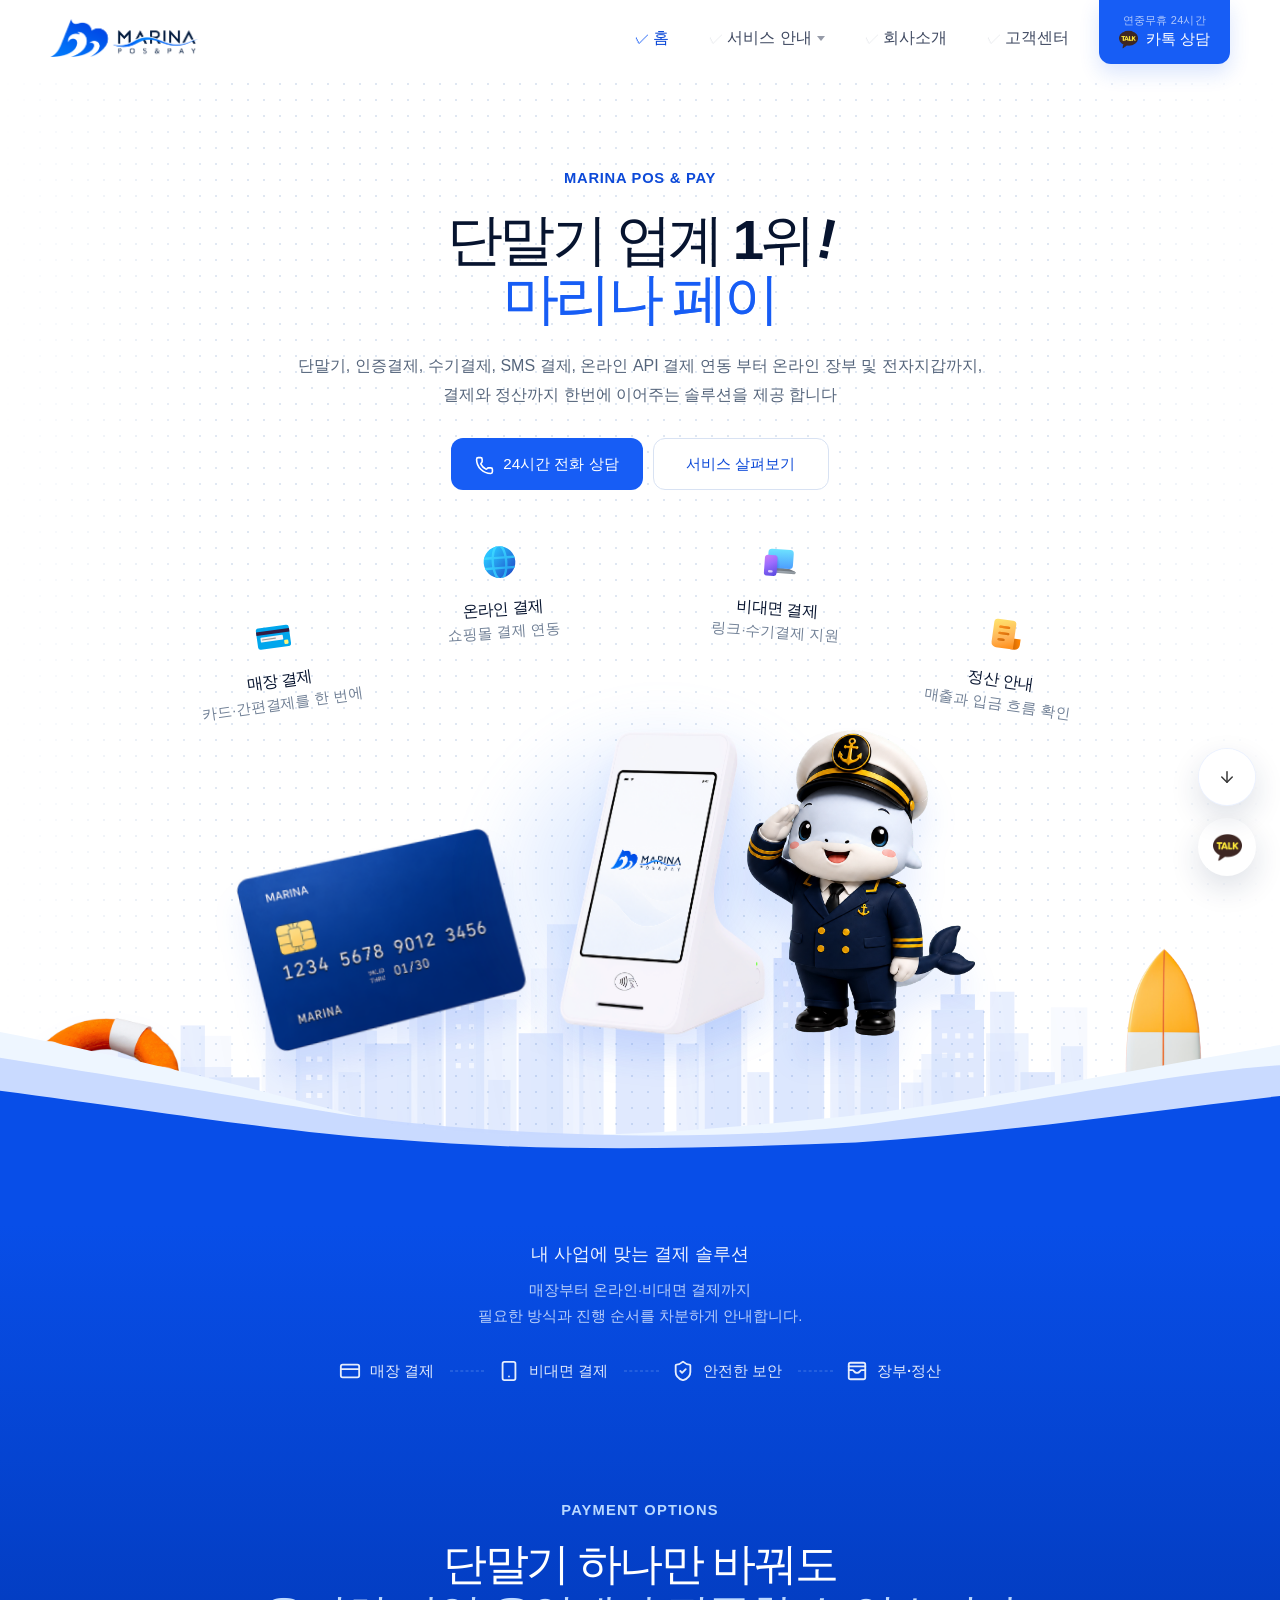
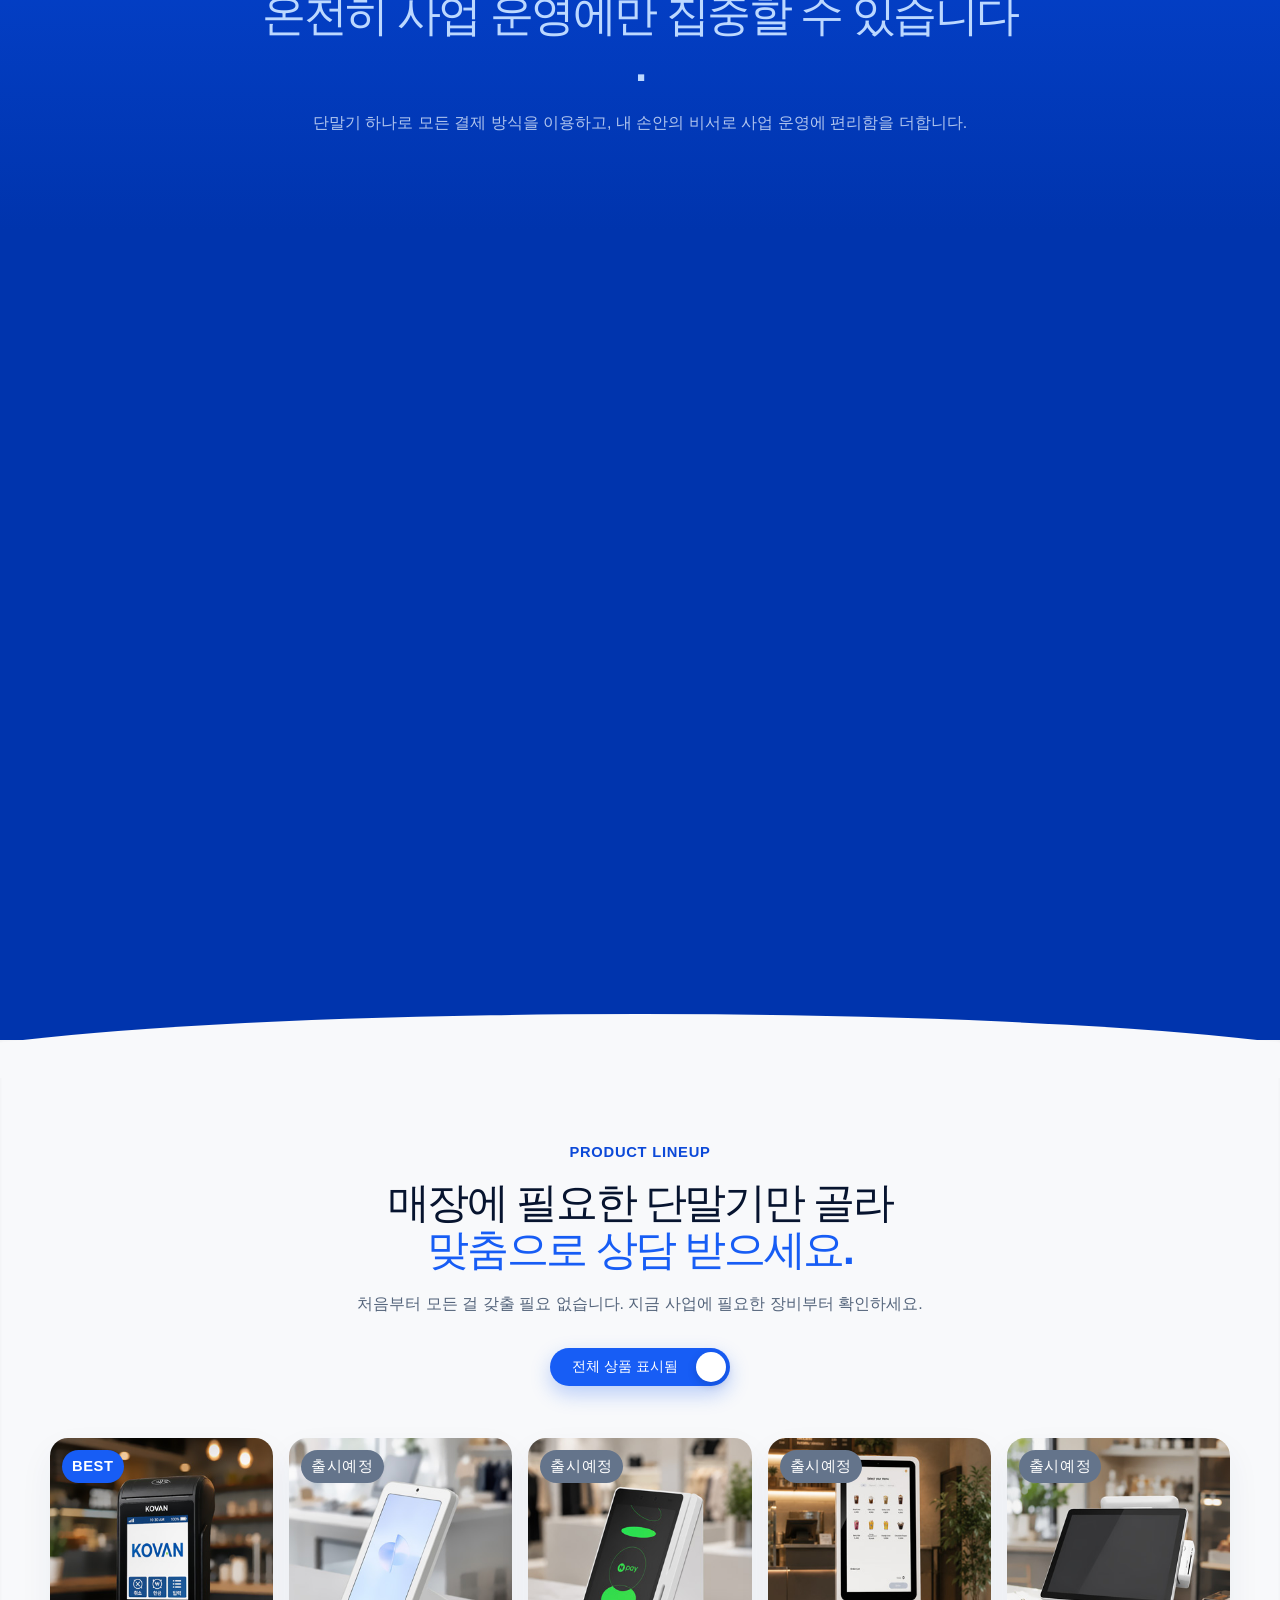
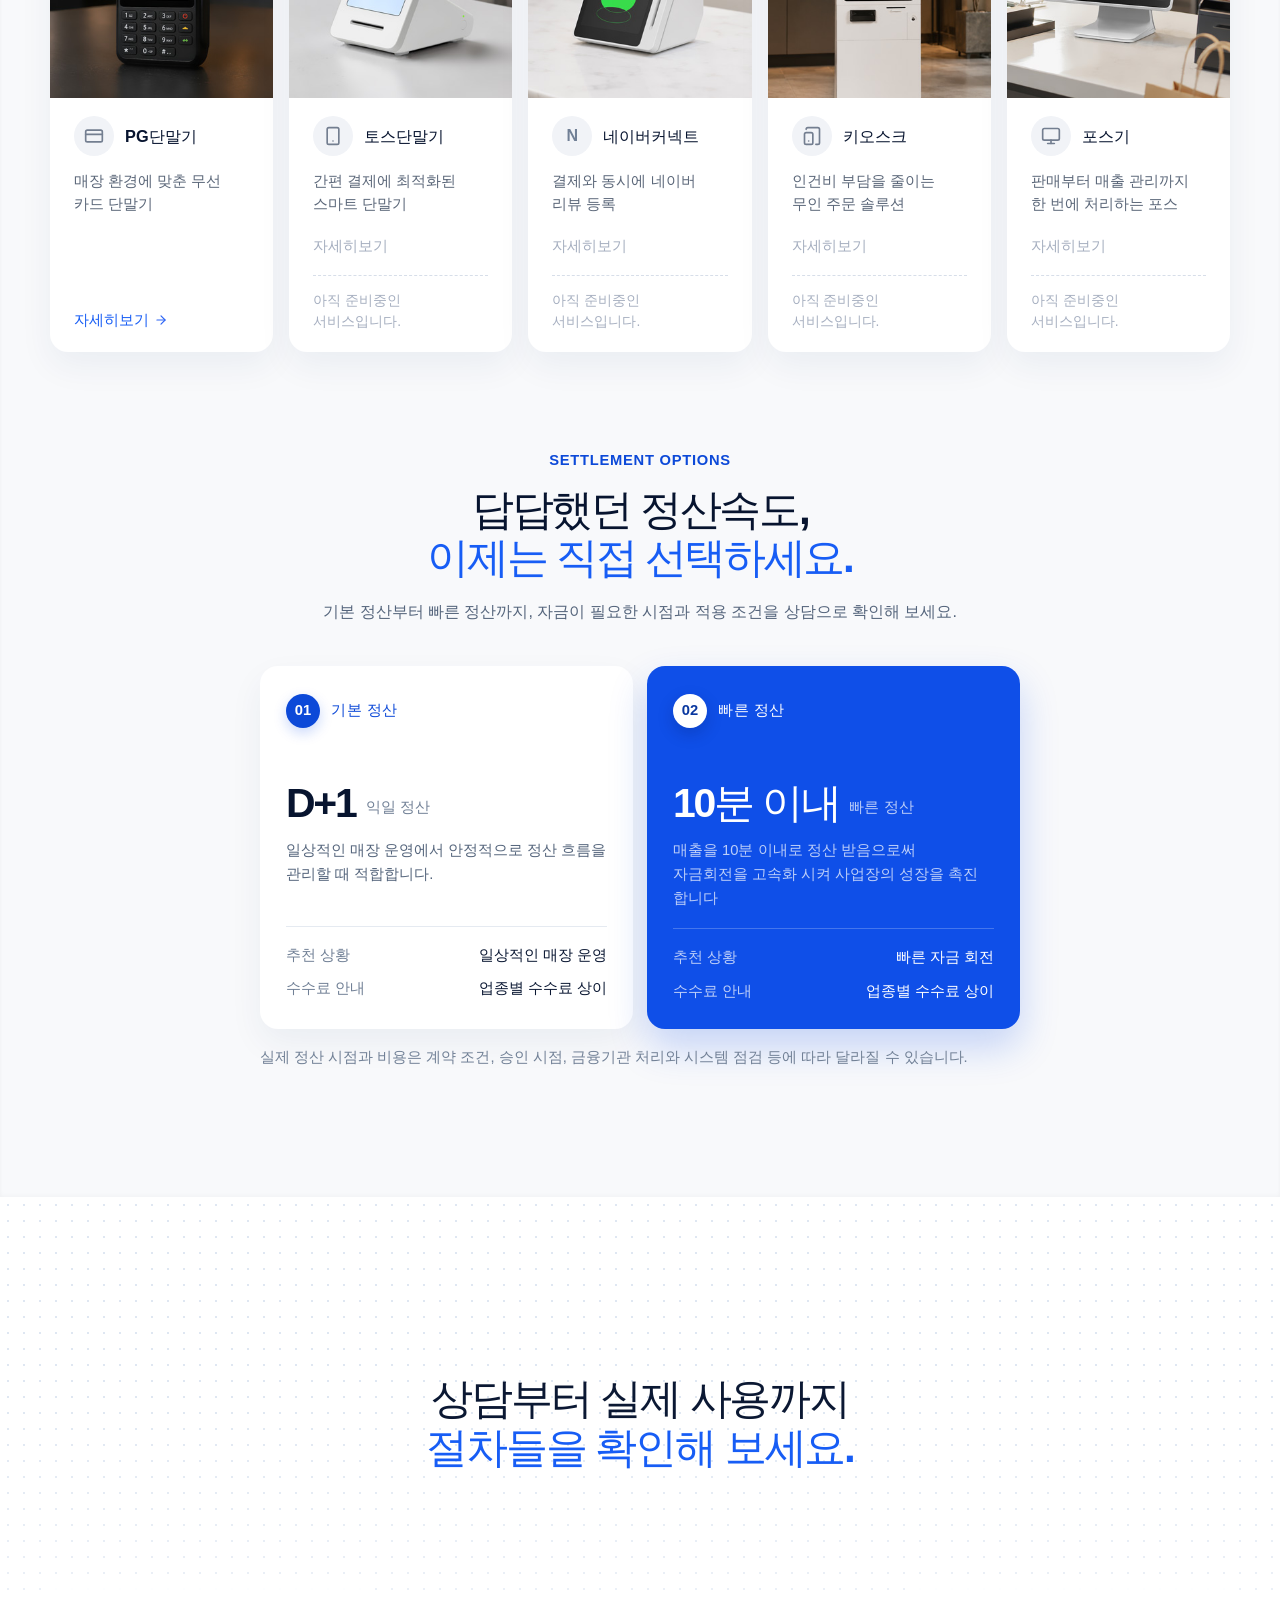
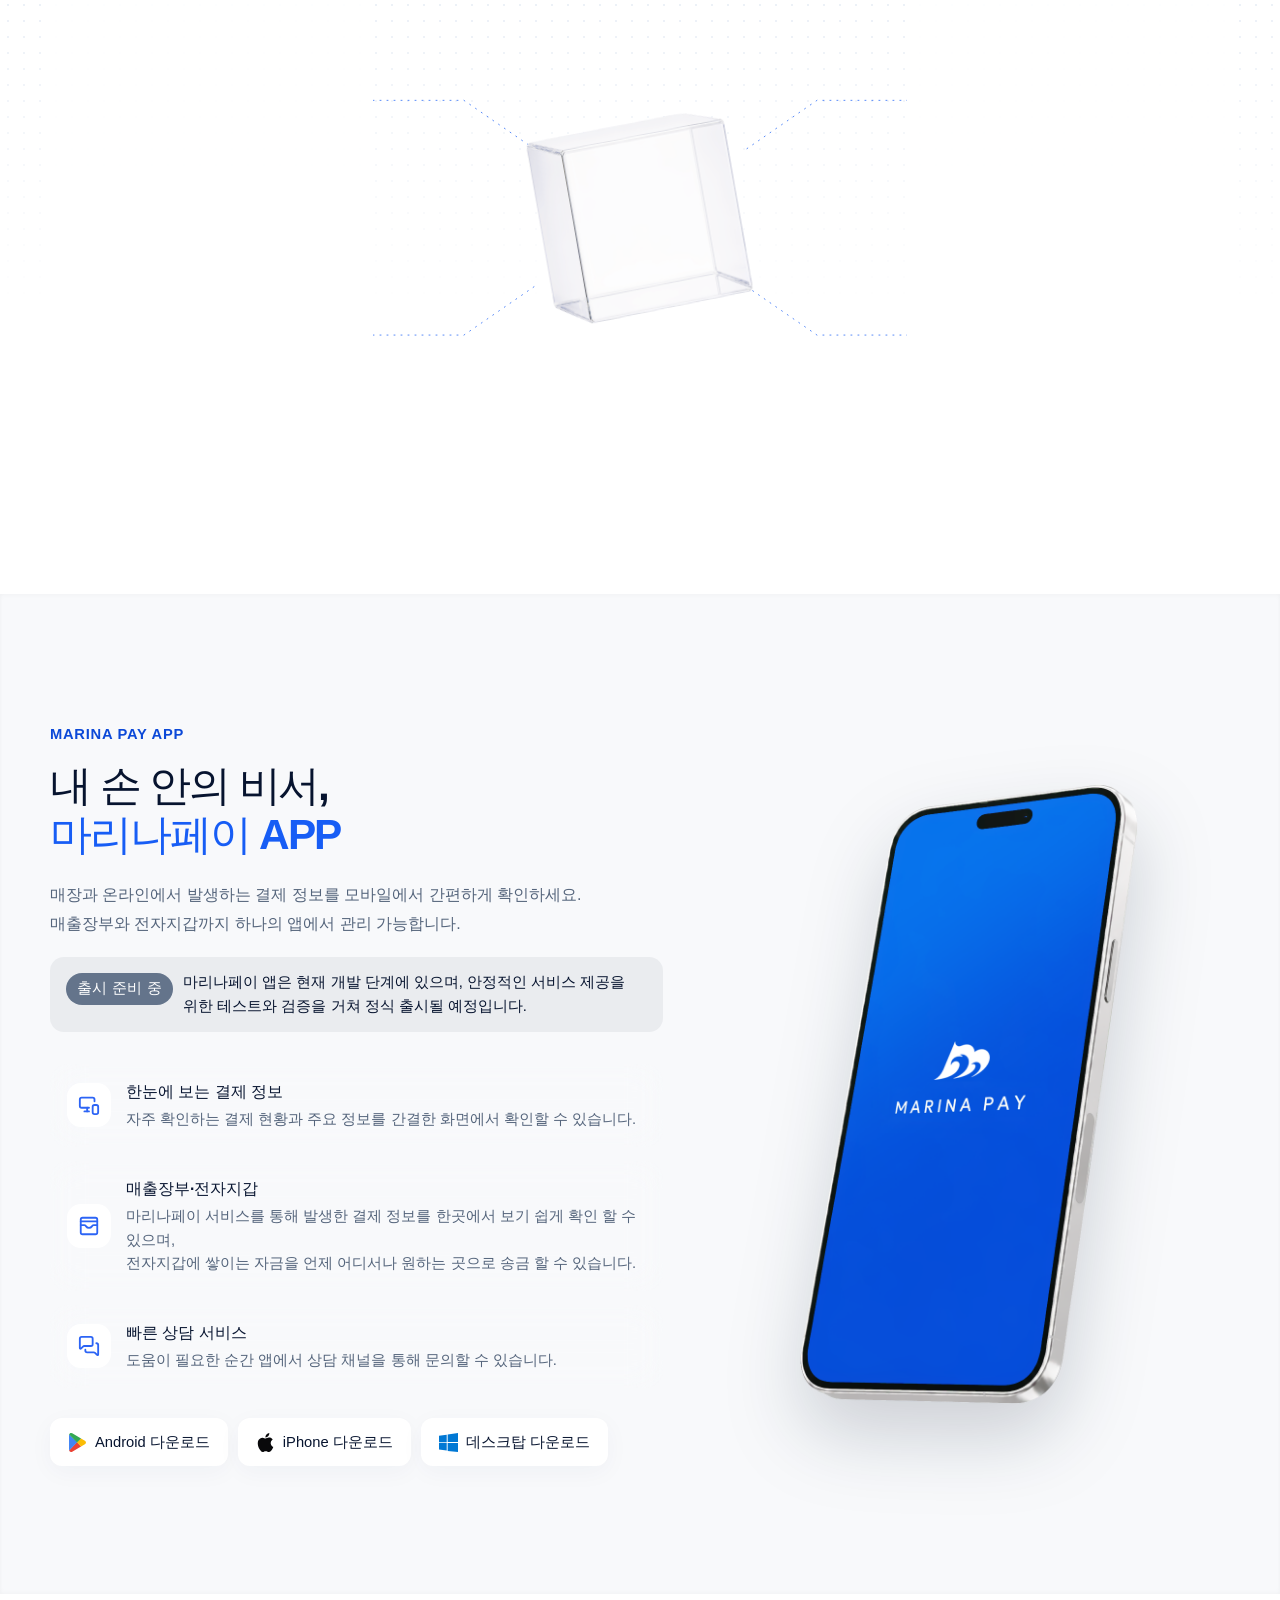
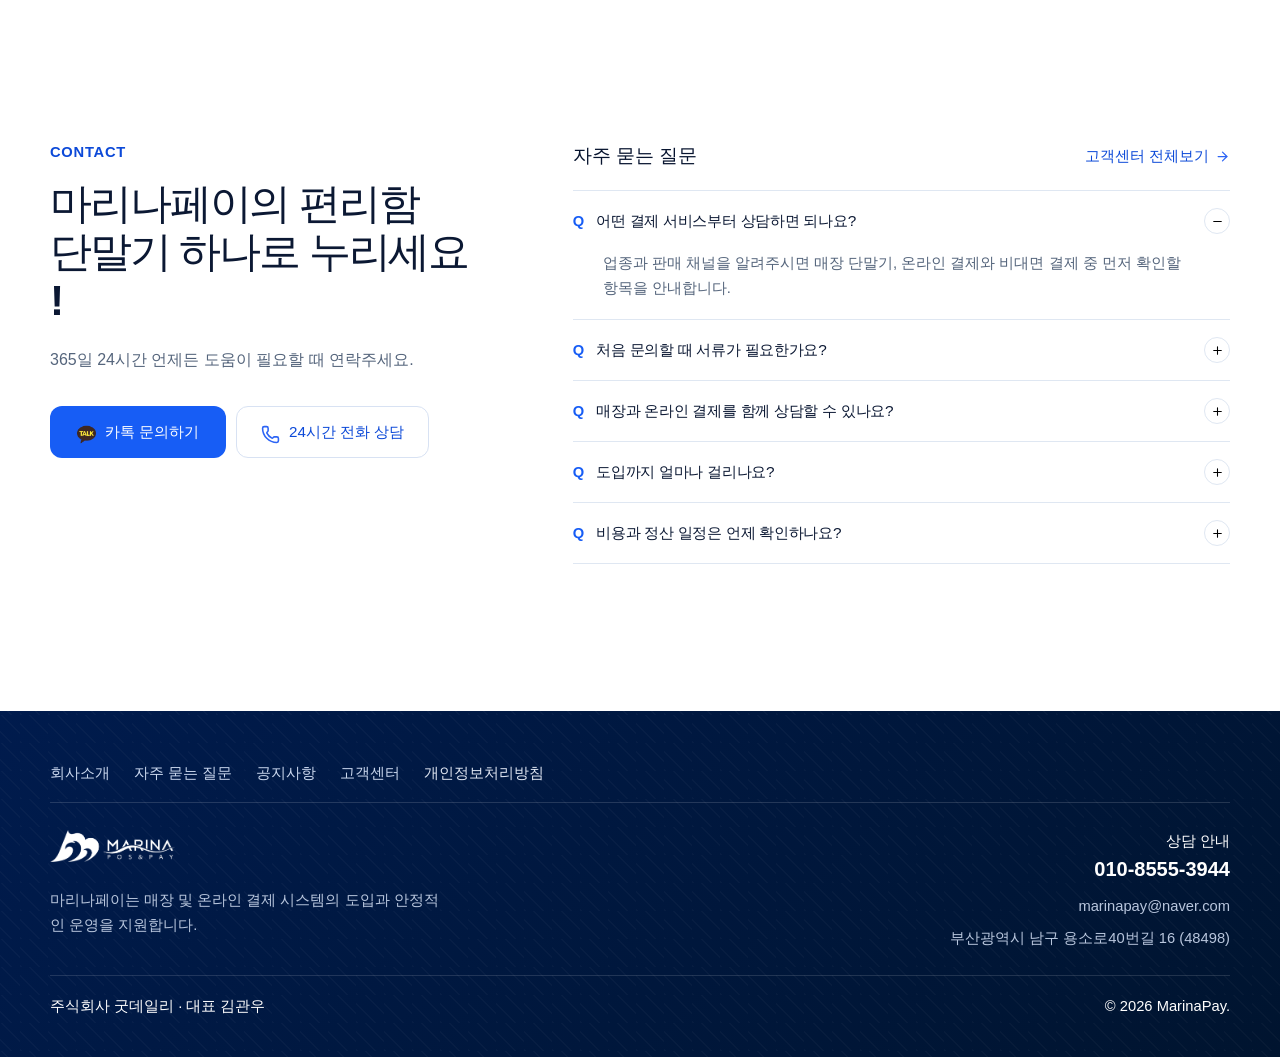
==== commit 9f019d1e: "Update index.html" ====
--- a/index.html
+++ b/index.html
@@ -2,6 +2,7 @@
 <html lang="ko">
 <head>
   <meta charset="UTF-8">
+  <meta name="naver-site-verification" content="79afa10a06ee4565ef523829e001dbd68a191566" />
   <meta name="viewport" content="width=device-width, initial-scale=1">
   <title>마리나페이 | PG 단말기 전문 기업 - 온·오프라인 결제 지원부터 전자장부,정산까지 한 곳에서 무료로 제공</title>
   <meta name="description" content="PG 단말기·매출 통합 관리 솔루션 전문 기업 마리나페이 - 신용카드 결제·온라인 결제(API)·SMS 결제·비대면 결제와 더불어 전자장부,전자지갑까지 무료로 이용해 보세요. 타 업체와 비교불허의 혜택과 서비스를 제공합니다.">
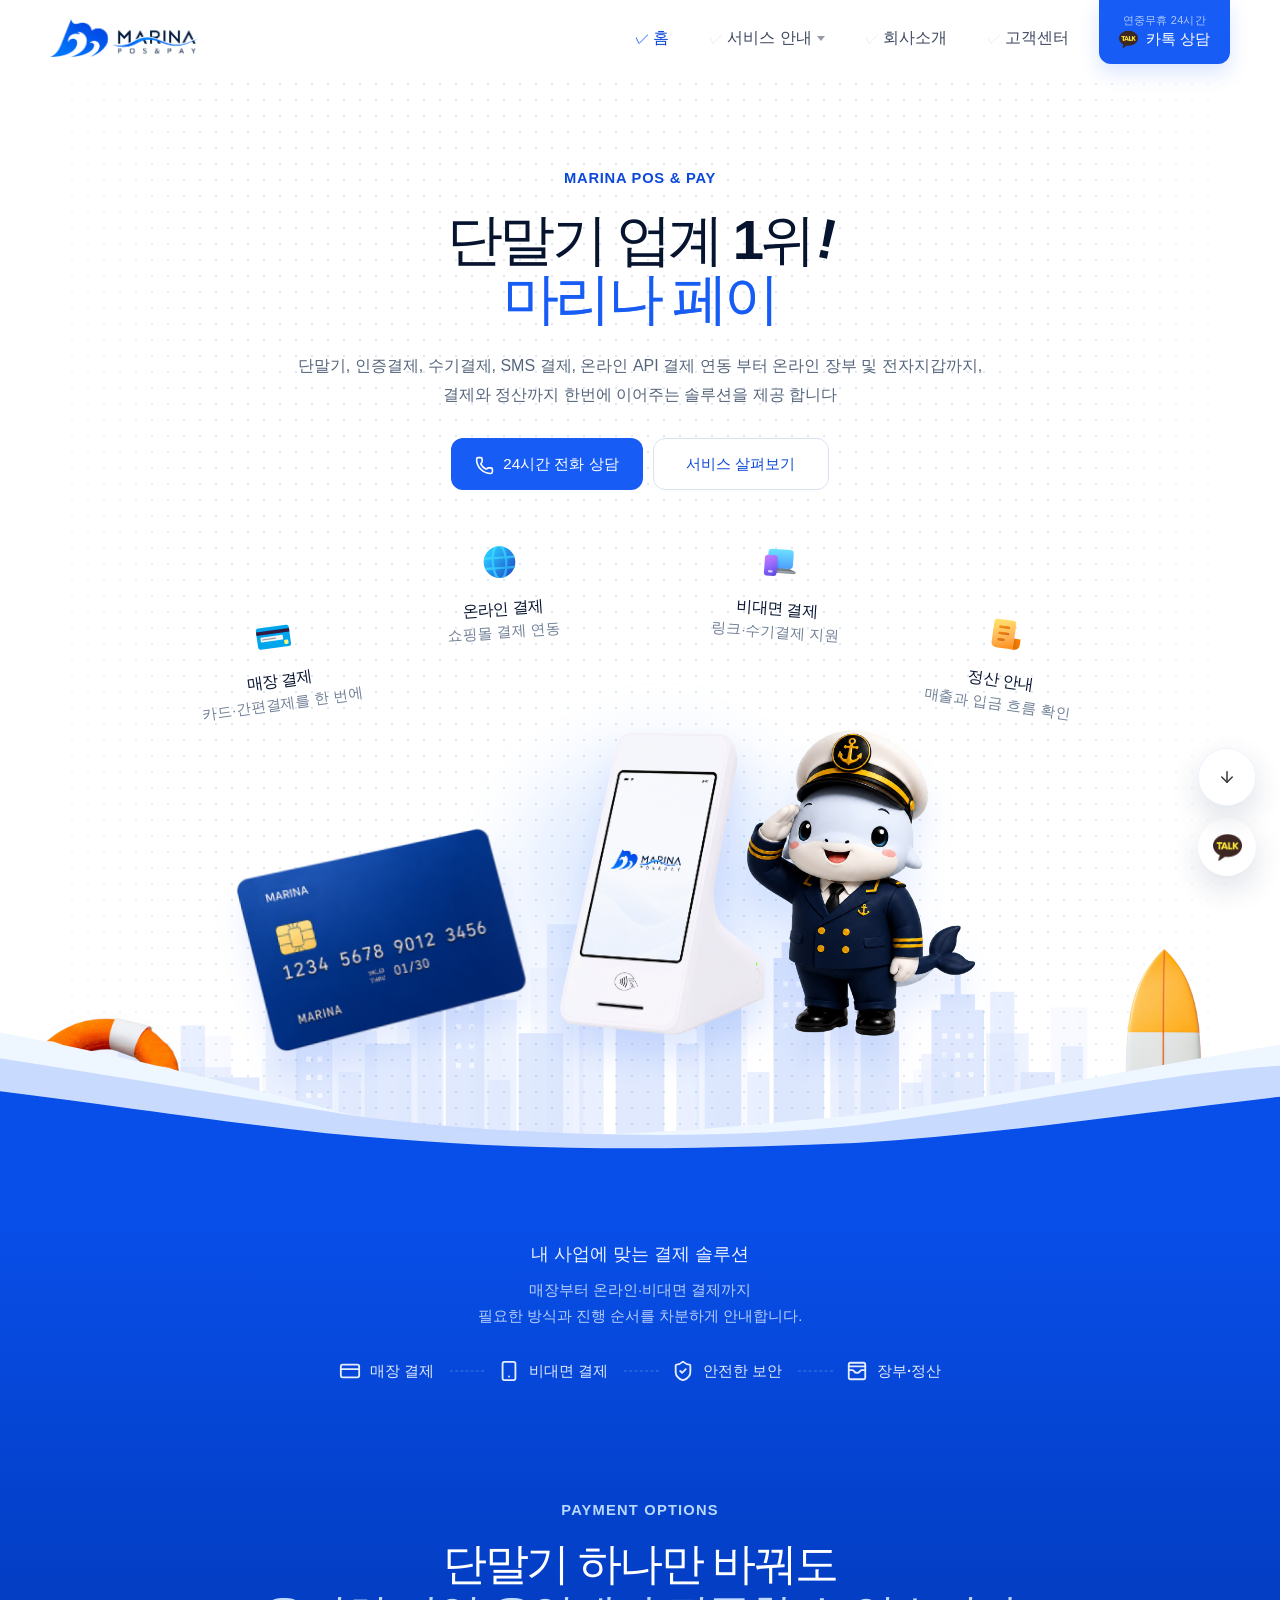
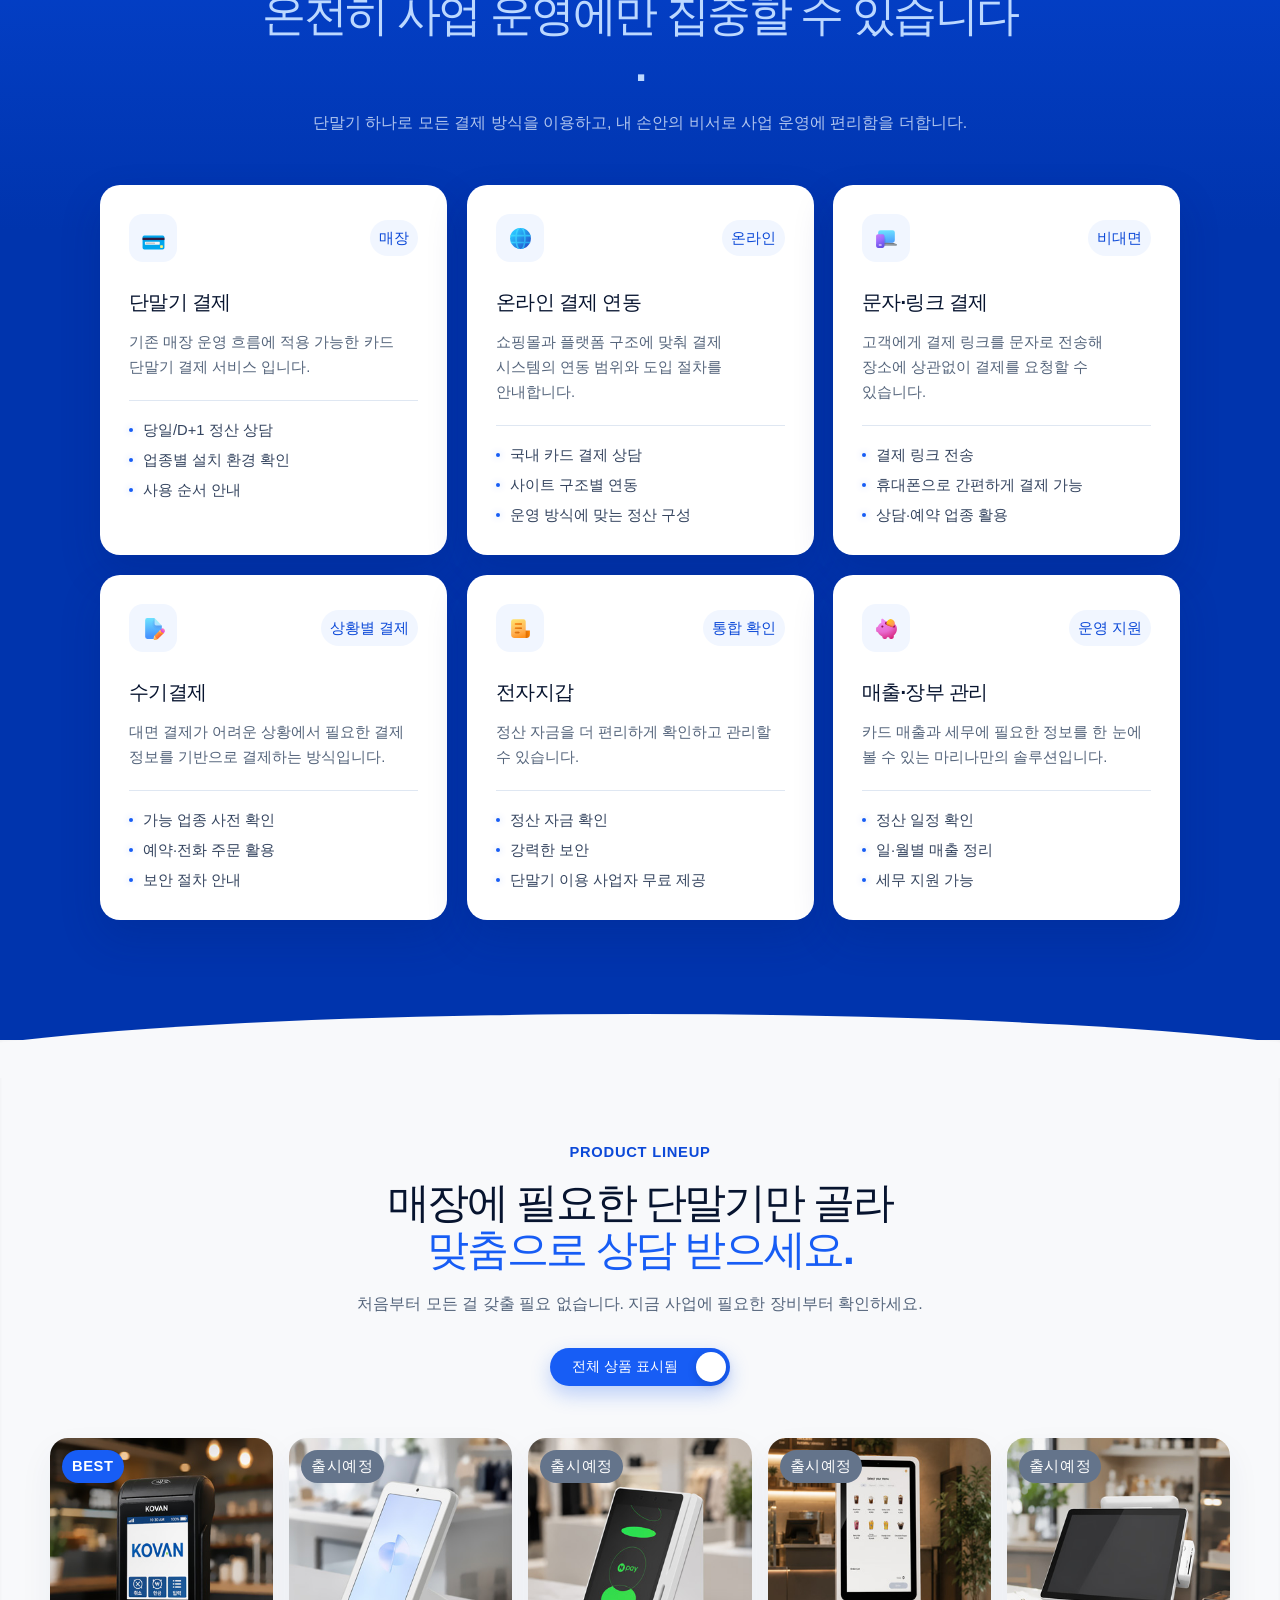
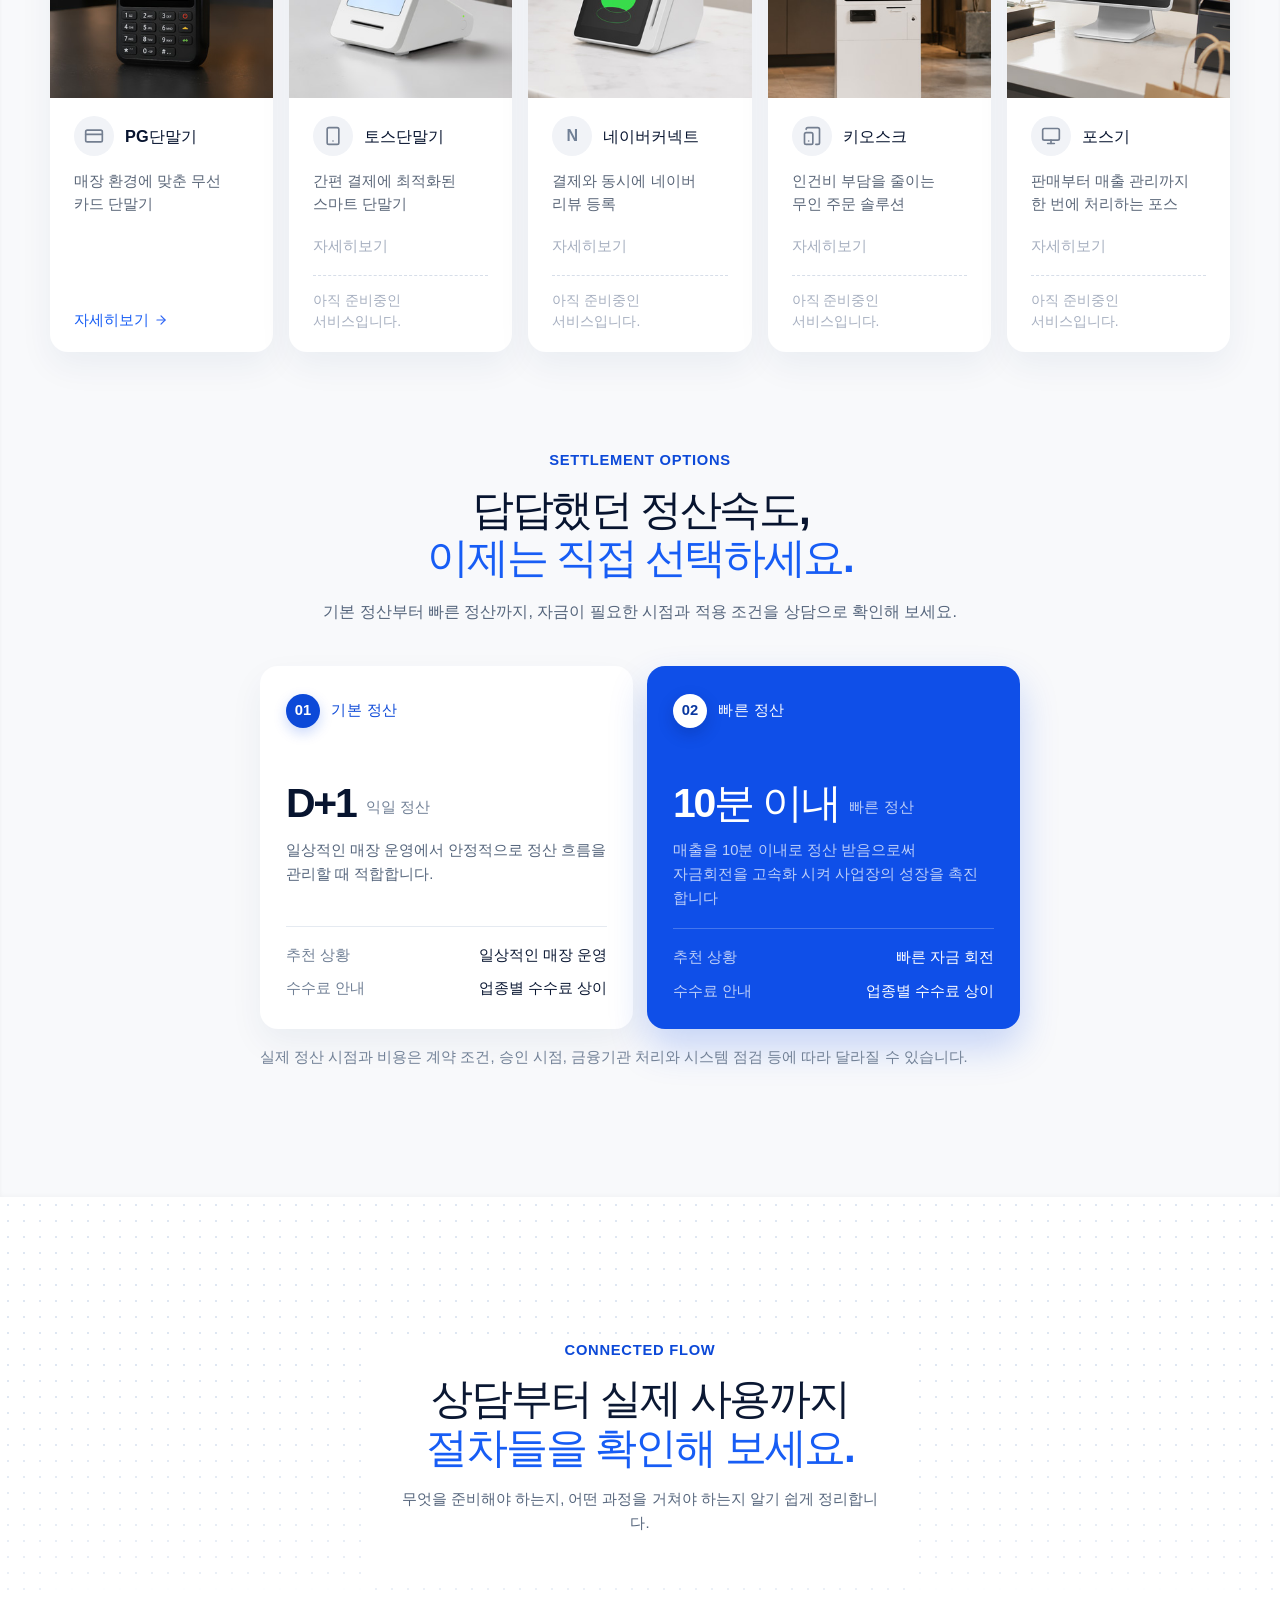
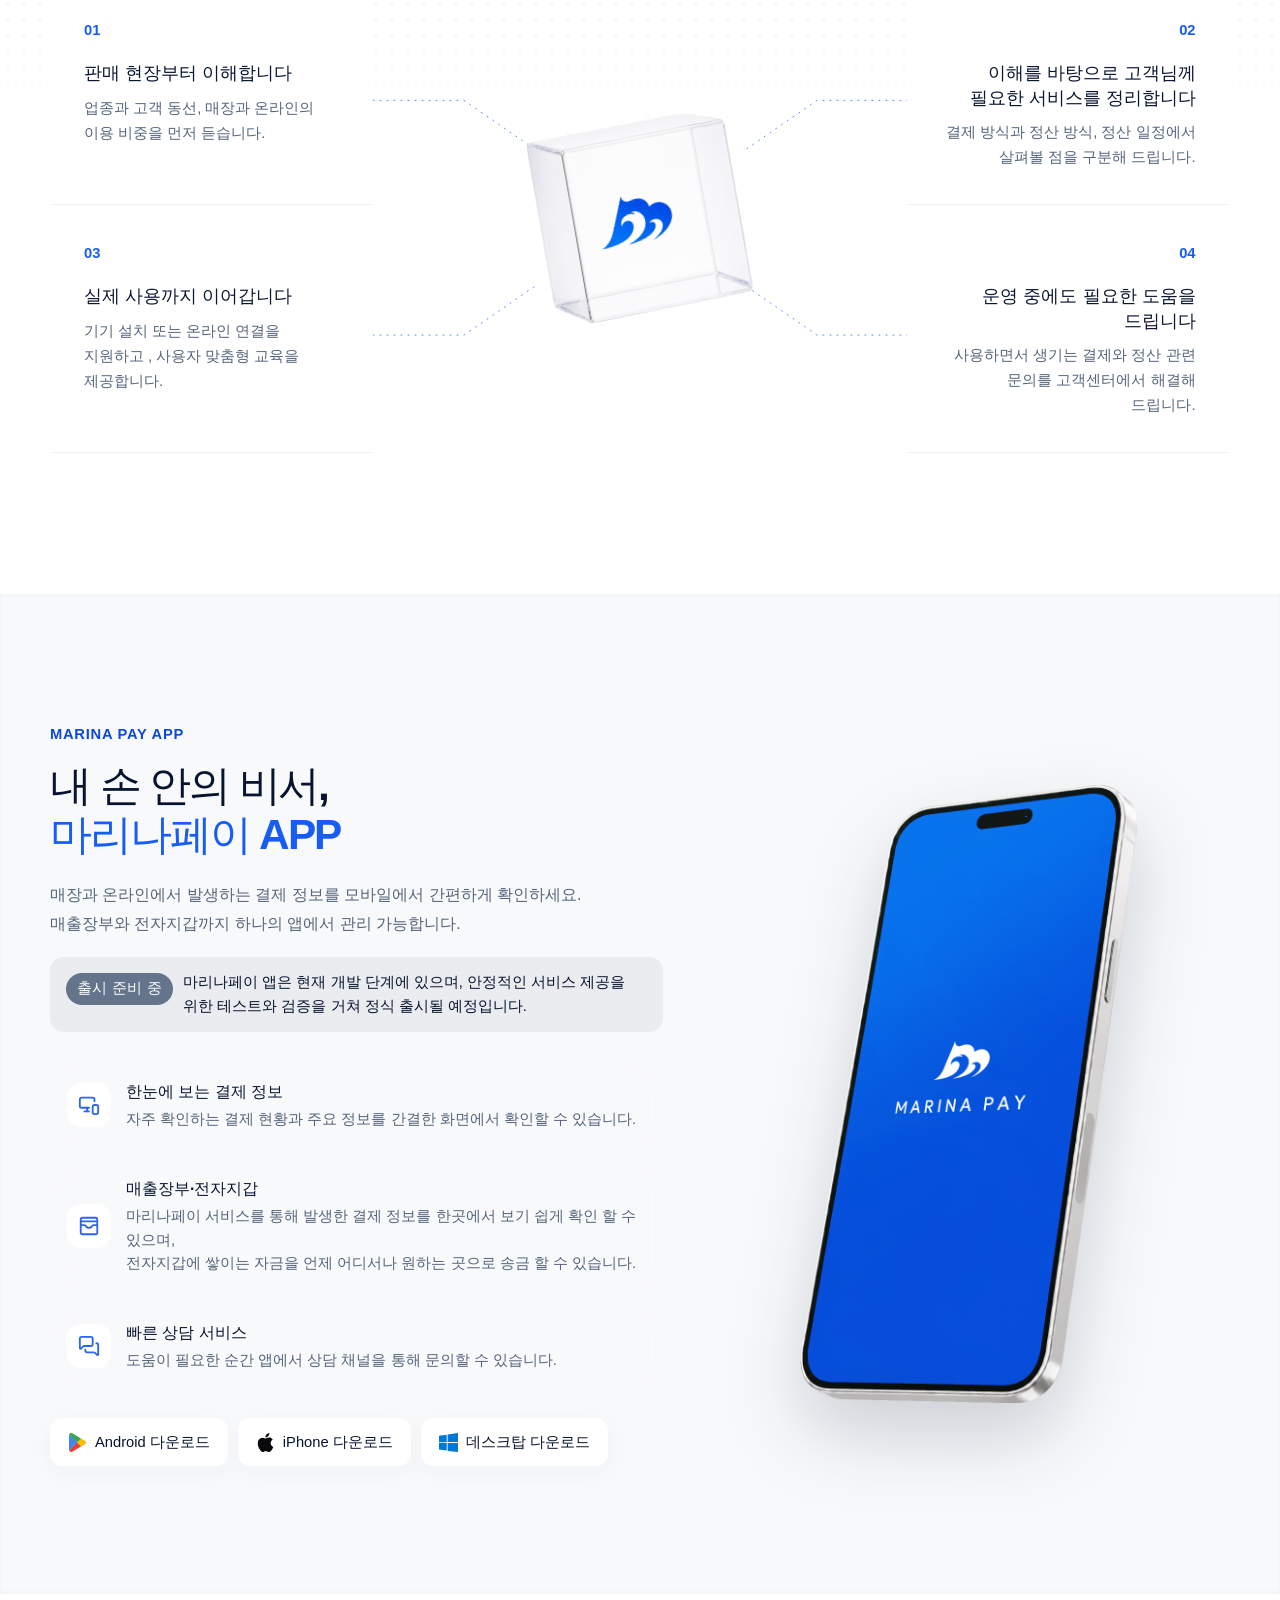
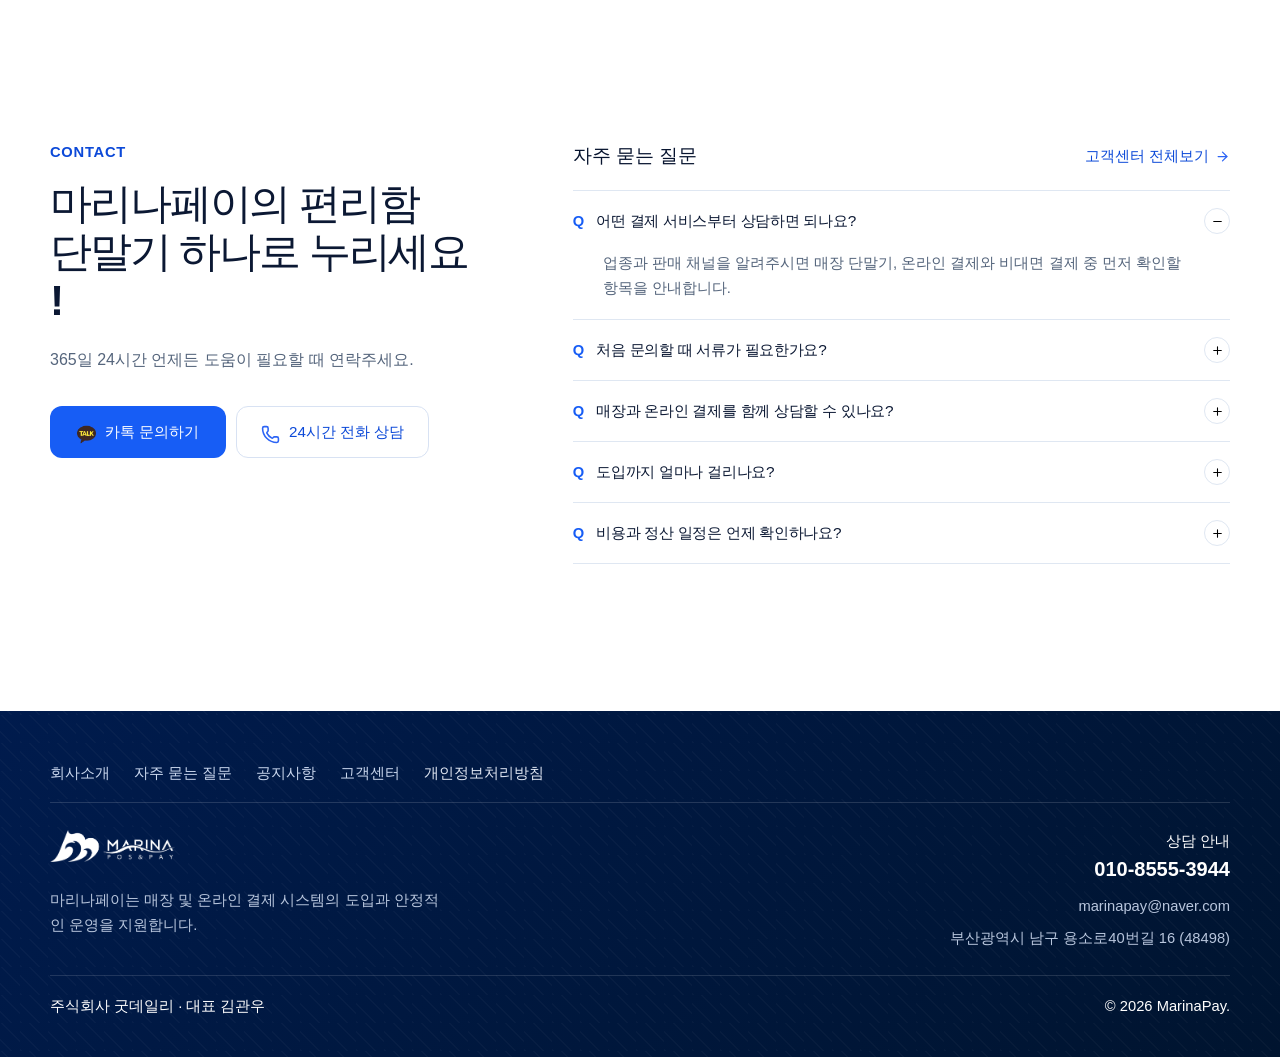
==== commit 53c08464: "Update index.html" ====
--- a/index.html
+++ b/index.html
@@ -2,6 +2,7 @@
 <html lang="ko">
 <head>
   <meta charset="UTF-8">
+  <meta name="naver-site-verification" content="5774654fc5ffdba9d25d9f97fd9def12b7c26726" />
   <meta name="naver-site-verification" content="79afa10a06ee4565ef523829e001dbd68a191566" />
   <meta name="viewport" content="width=device-width, initial-scale=1">
   <title>마리나페이 | PG 단말기 전문 기업 - 온·오프라인 결제 지원부터 전자장부,정산까지 한 곳에서 무료로 제공</title>
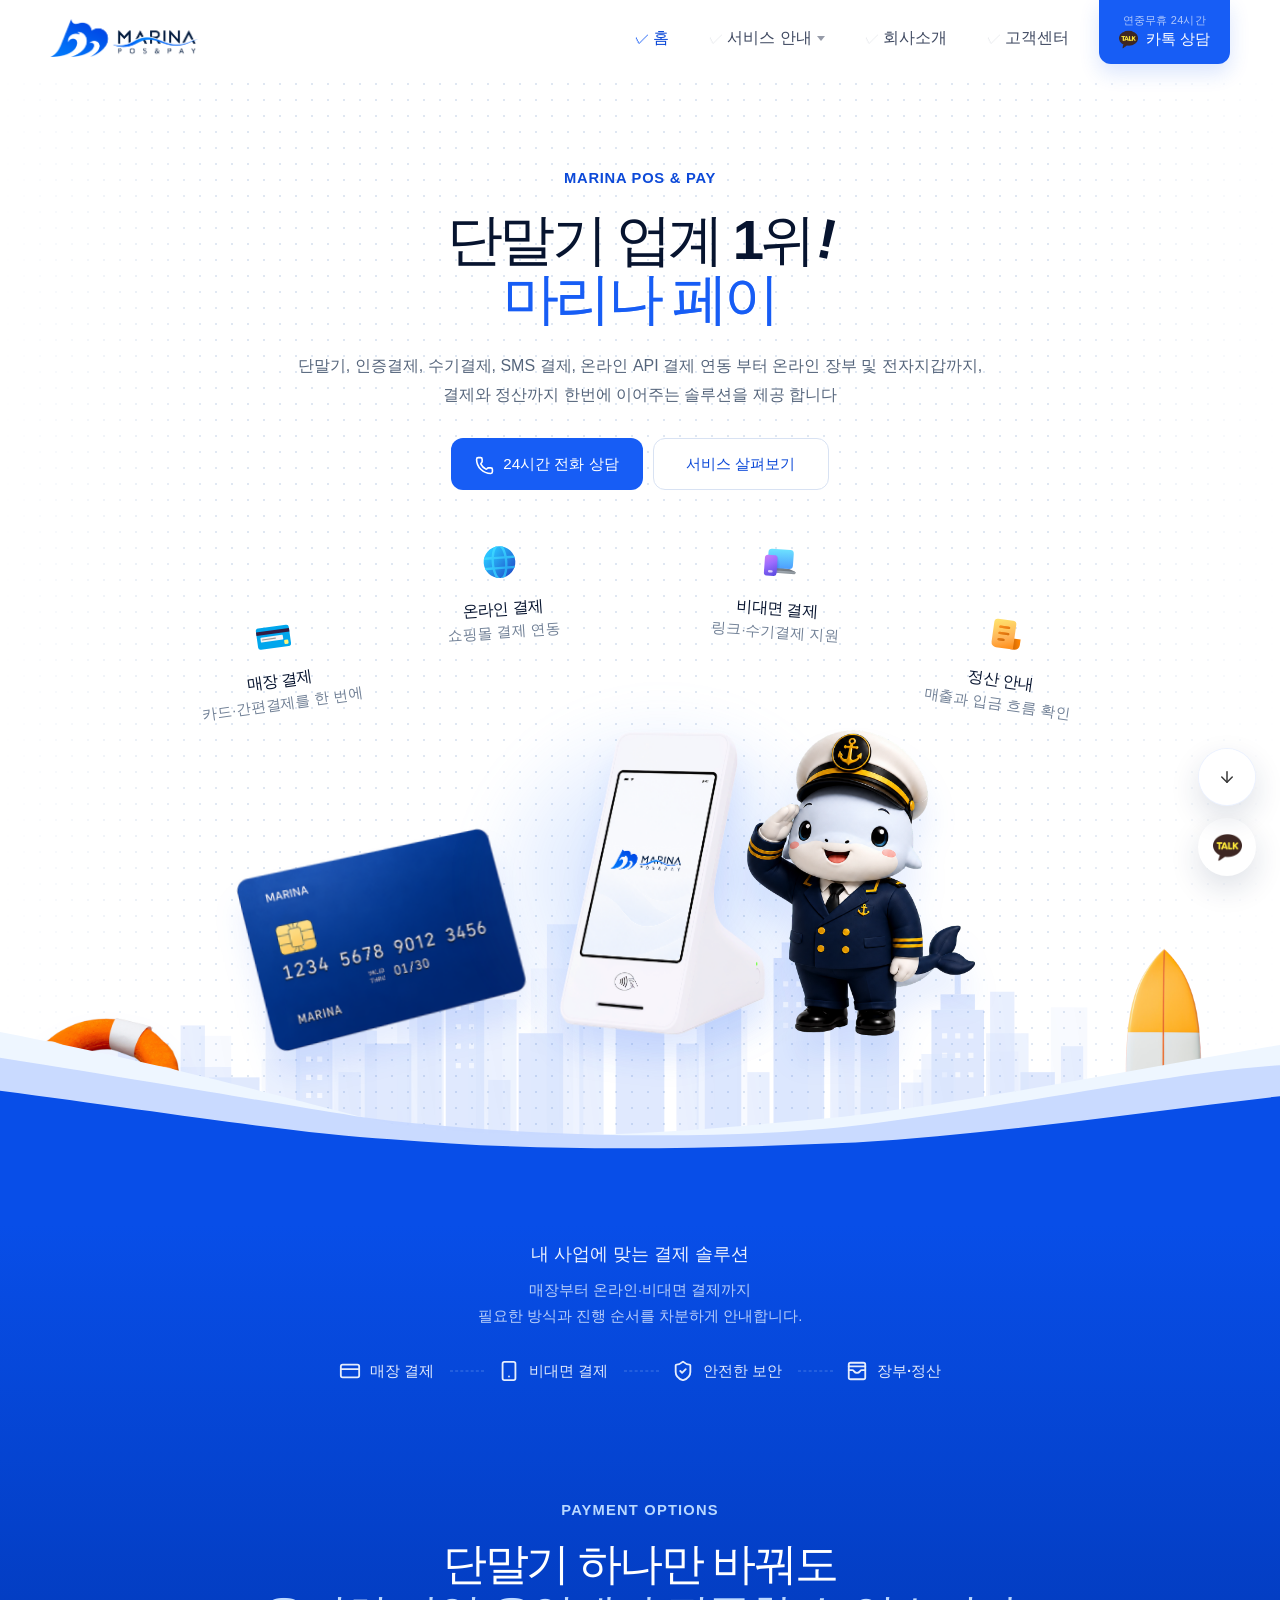
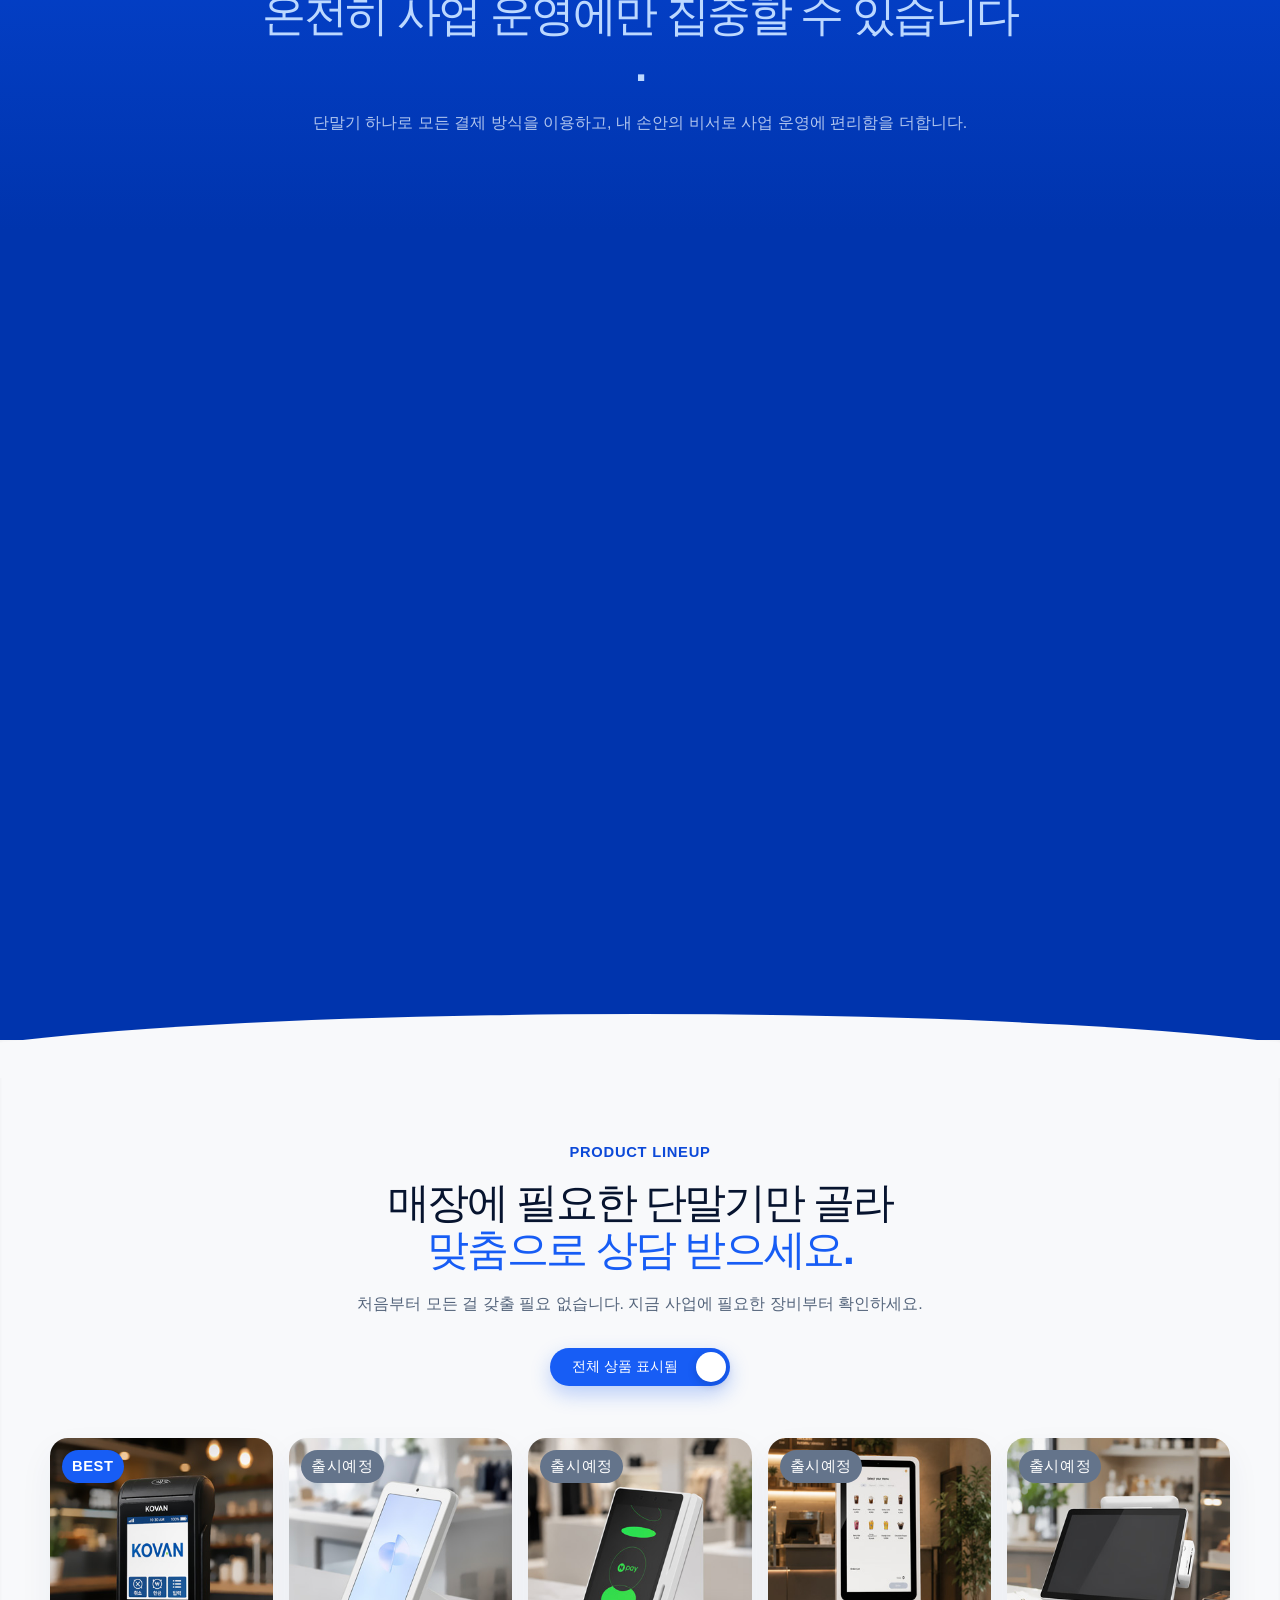
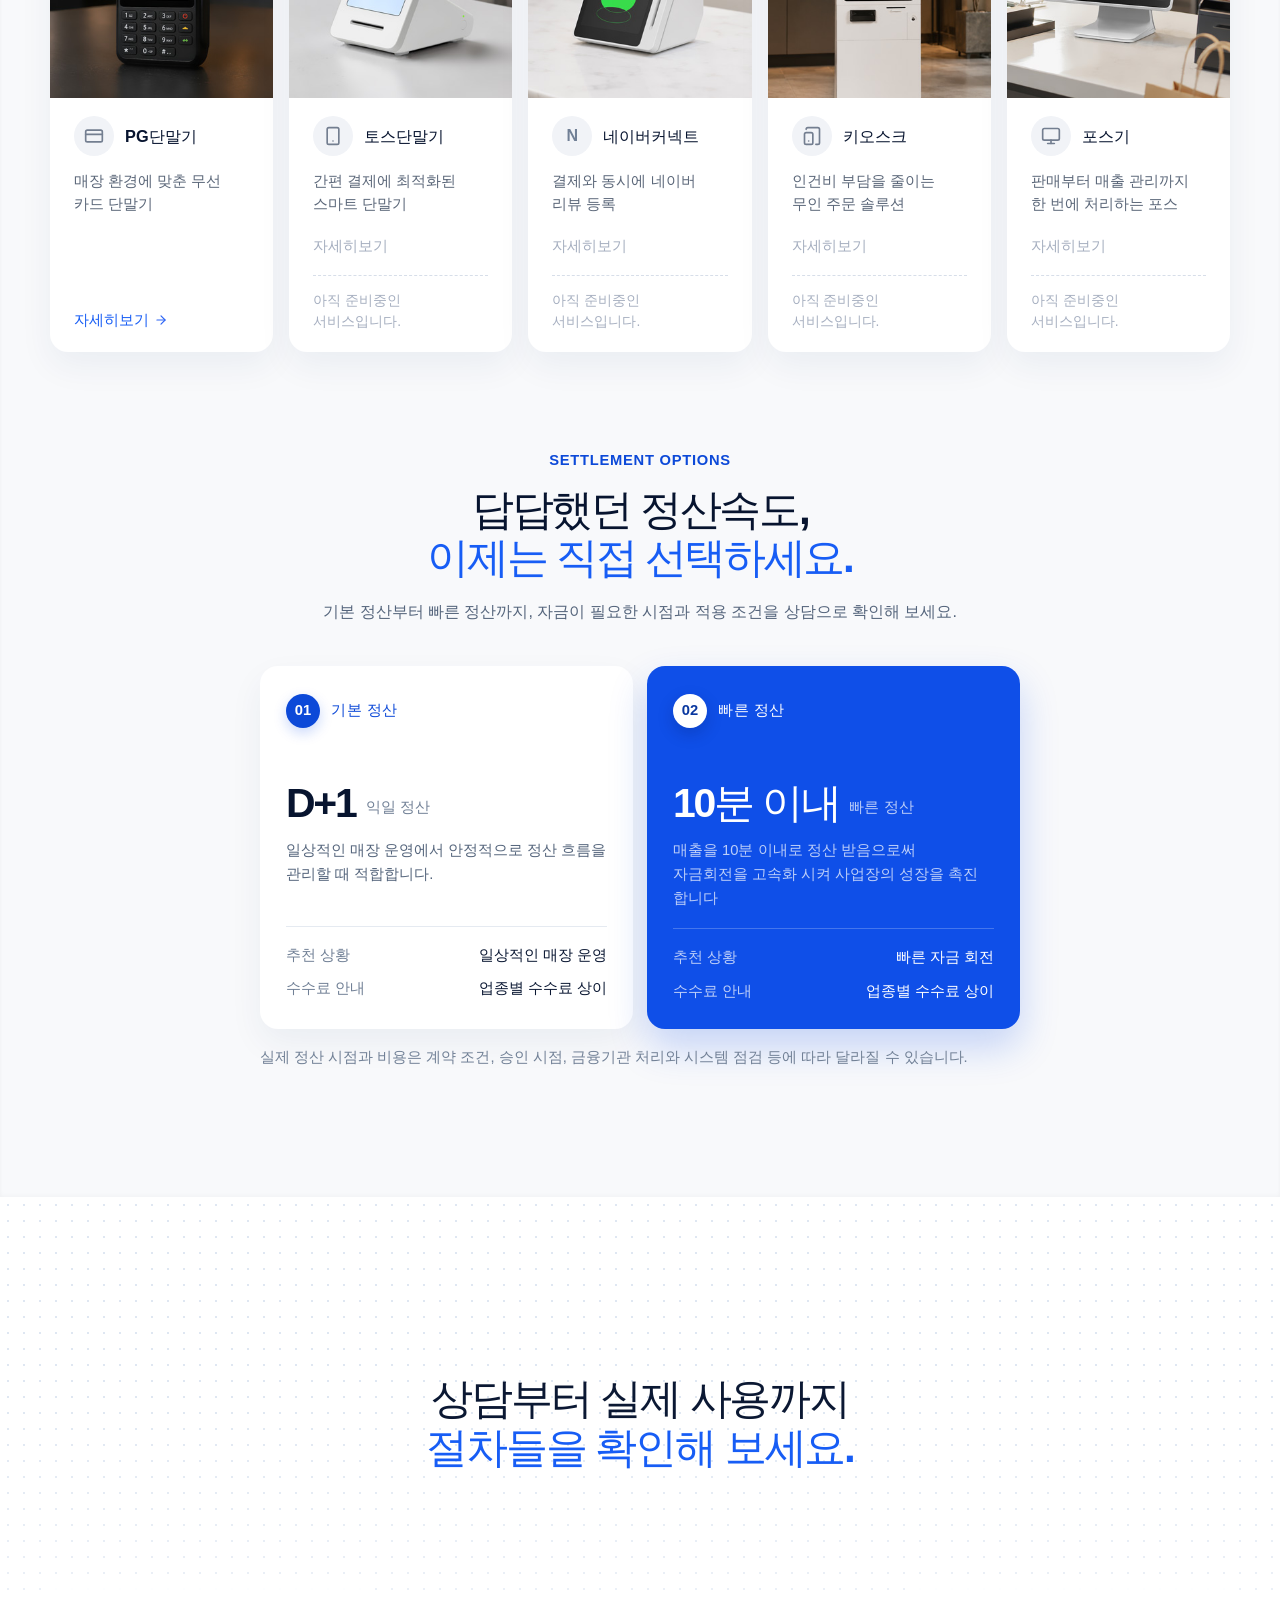
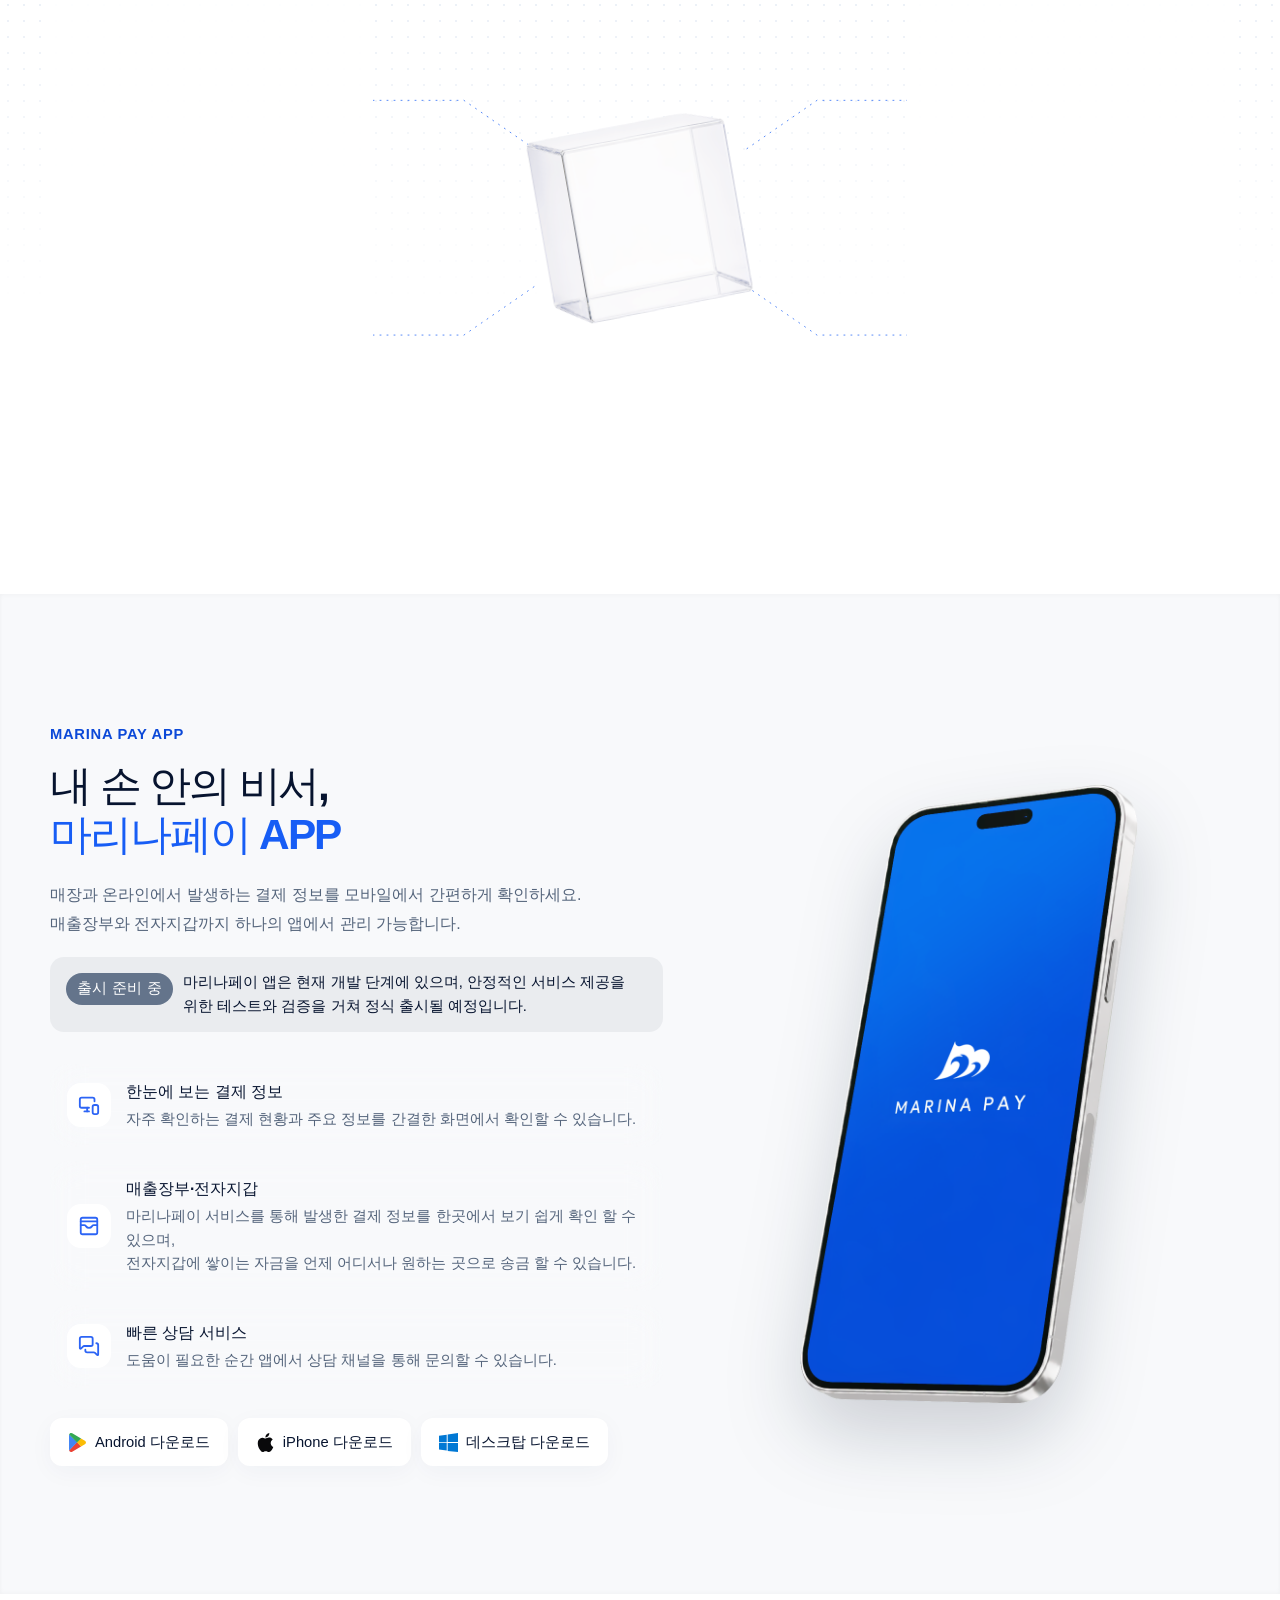
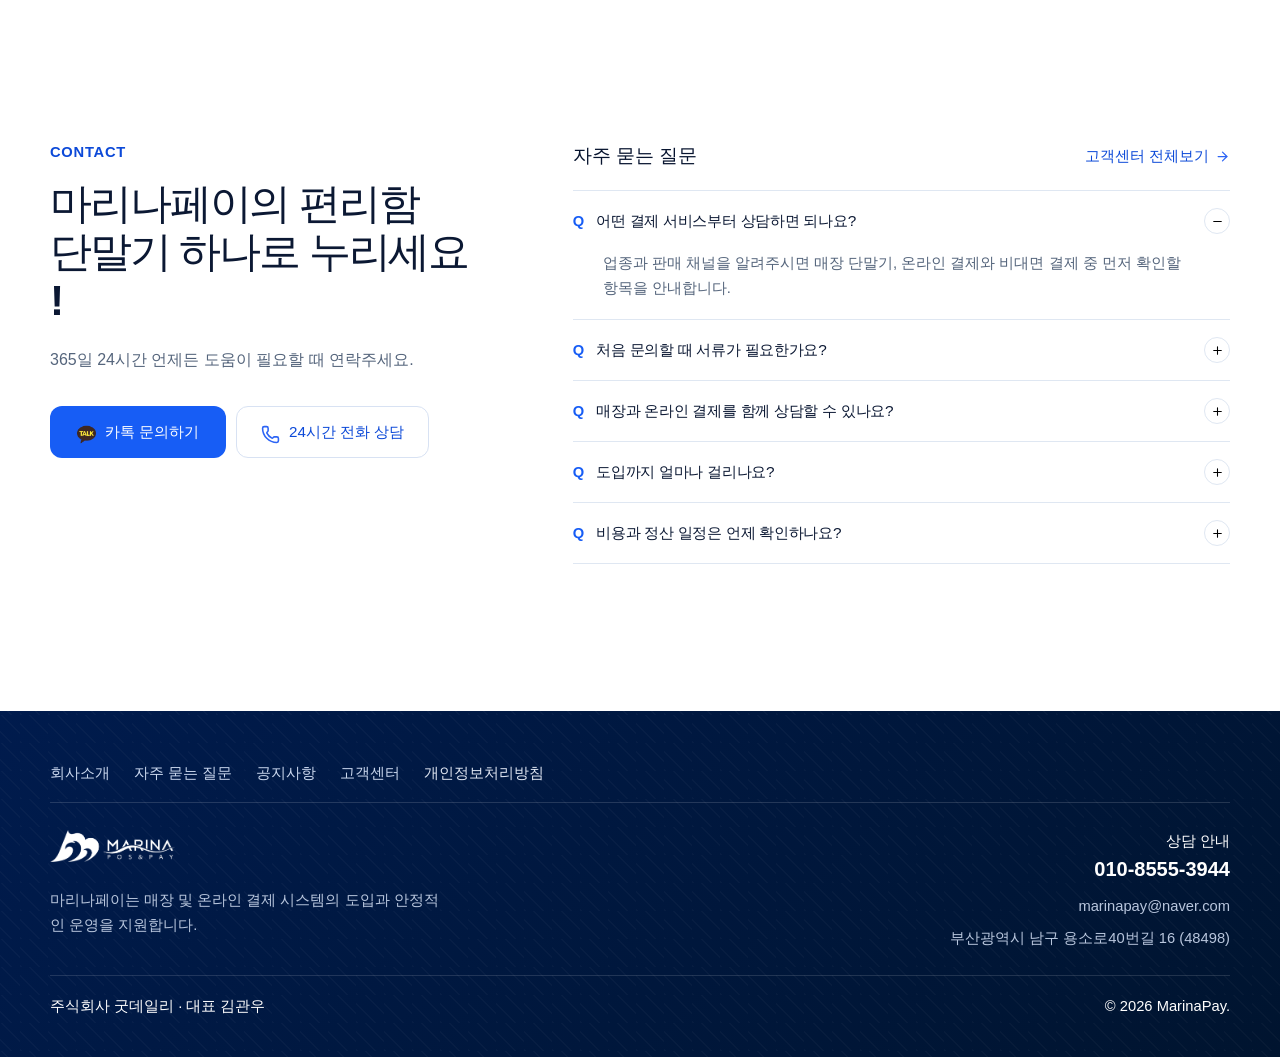
==== commit 449c683a: "Update index.html" ====
--- a/index.html
+++ b/index.html
@@ -2,6 +2,15 @@
 <html lang="ko">
 <head>
   <meta charset="UTF-8">
+  <!-- Google tag (gtag.js) -->
+<script async src="https://www.googletagmanager.com/gtag/js?id=G-450897BV3F"></script>
+<script>
+  window.dataLayer = window.dataLayer || [];
+  function gtag(){dataLayer.push(arguments);}
+  gtag('js', new Date());
+
+  gtag('config', 'G-450897BV3F');
+</script>
   <meta name="naver-site-verification" content="5774654fc5ffdba9d25d9f97fd9def12b7c26726" />
   <meta name="naver-site-verification" content="79afa10a06ee4565ef523829e001dbd68a191566" />
   <meta name="viewport" content="width=device-width, initial-scale=1">
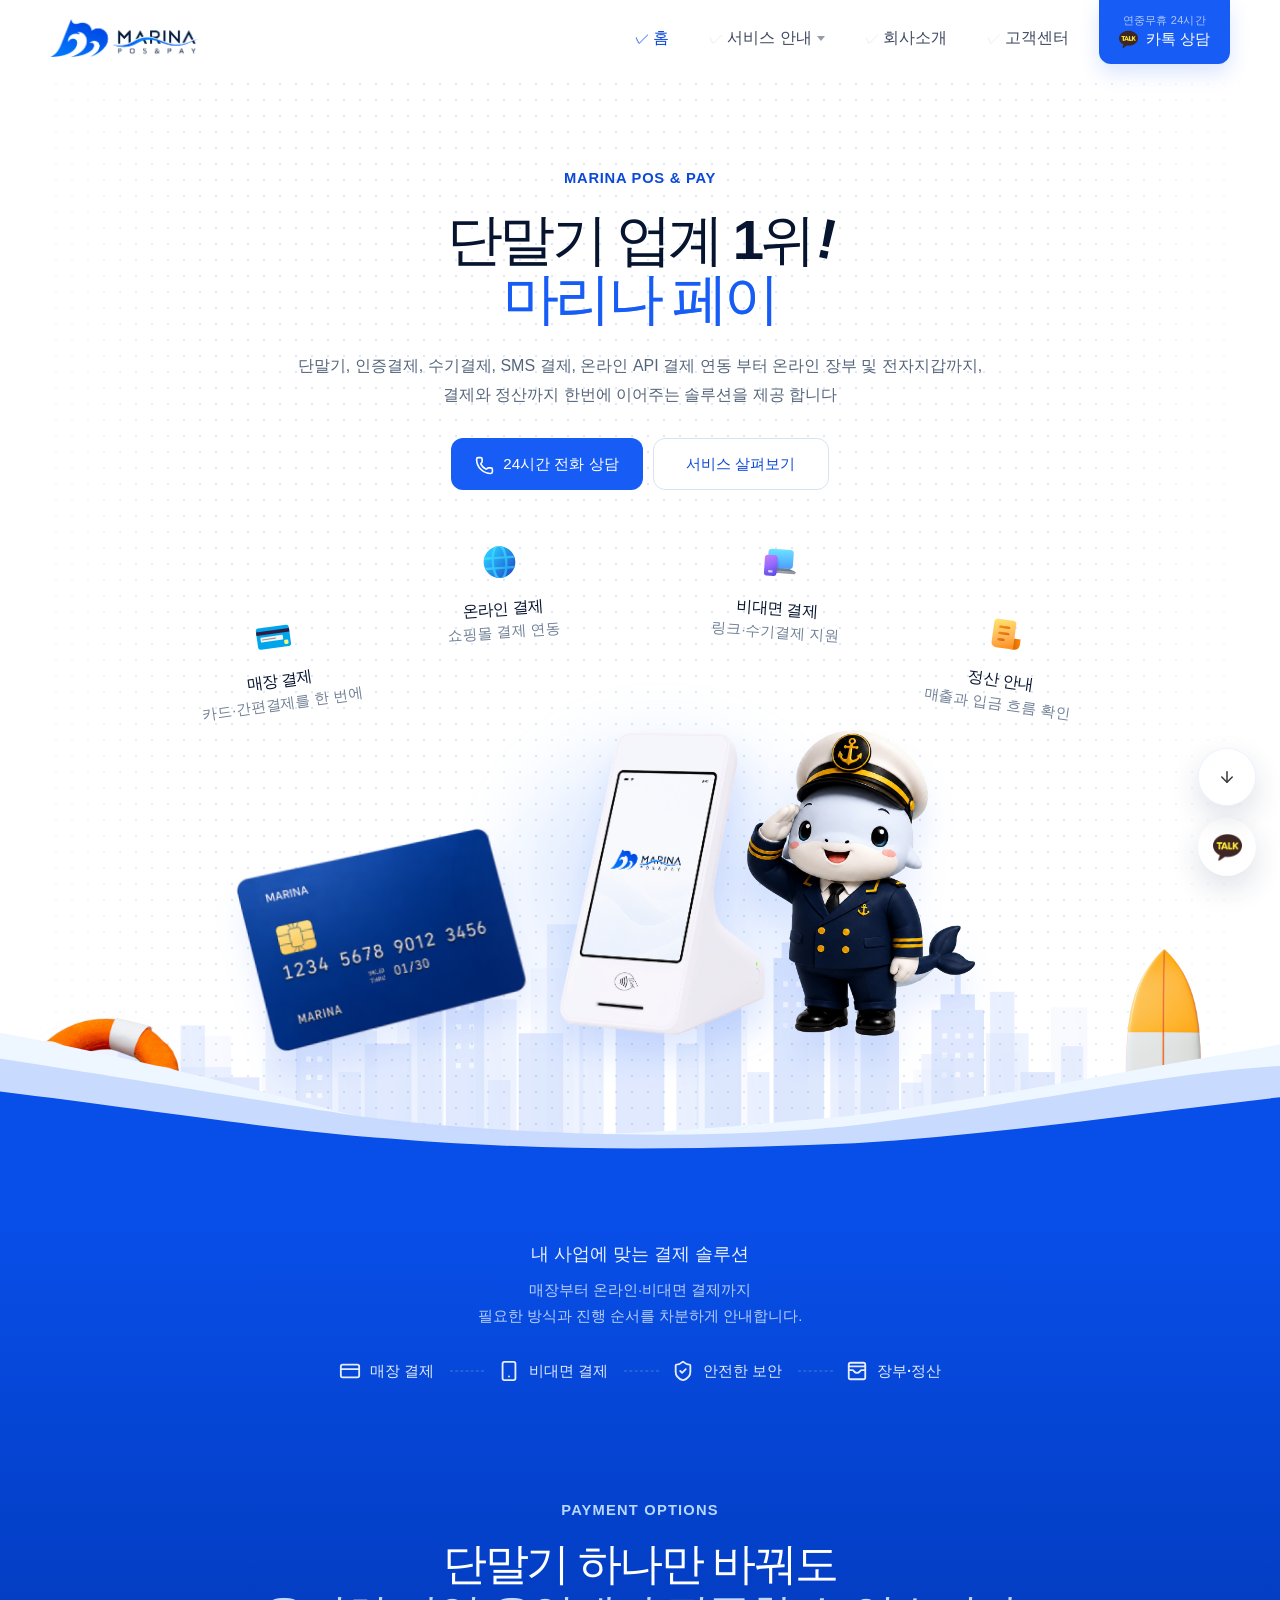
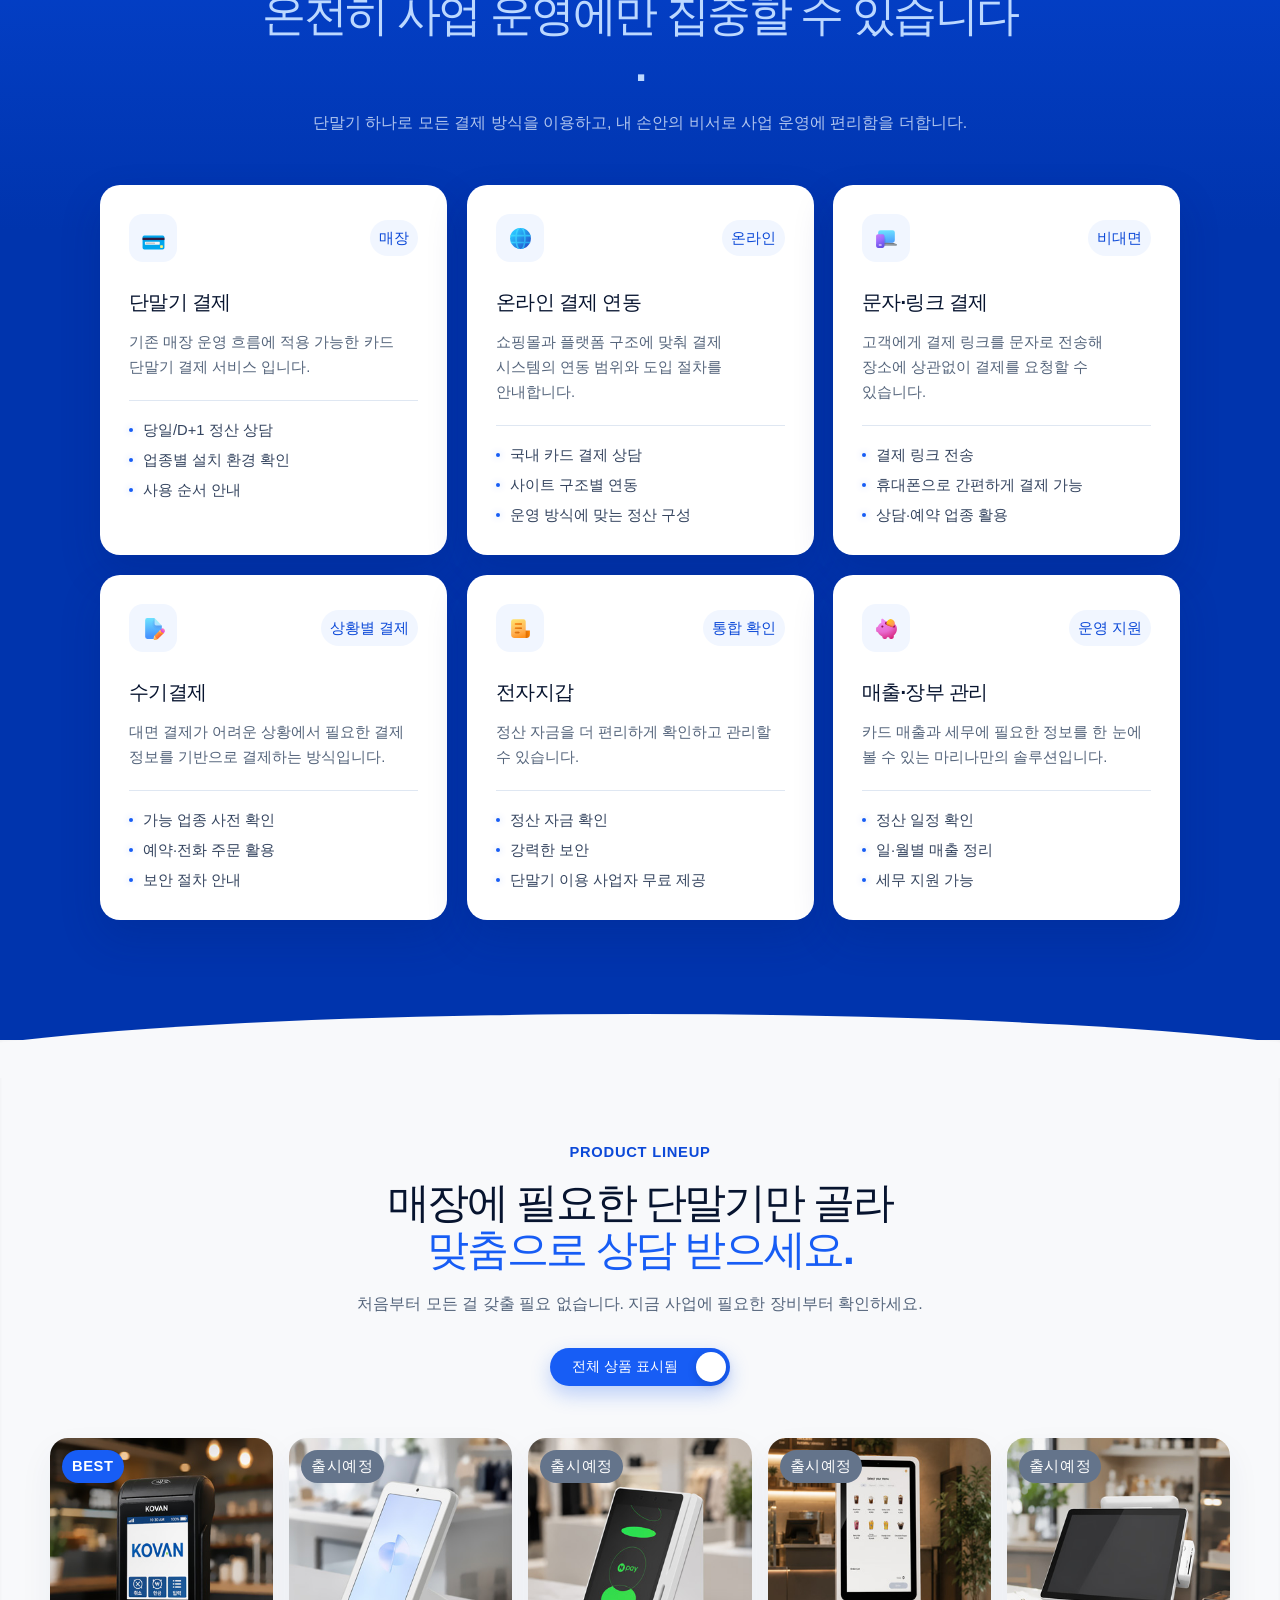
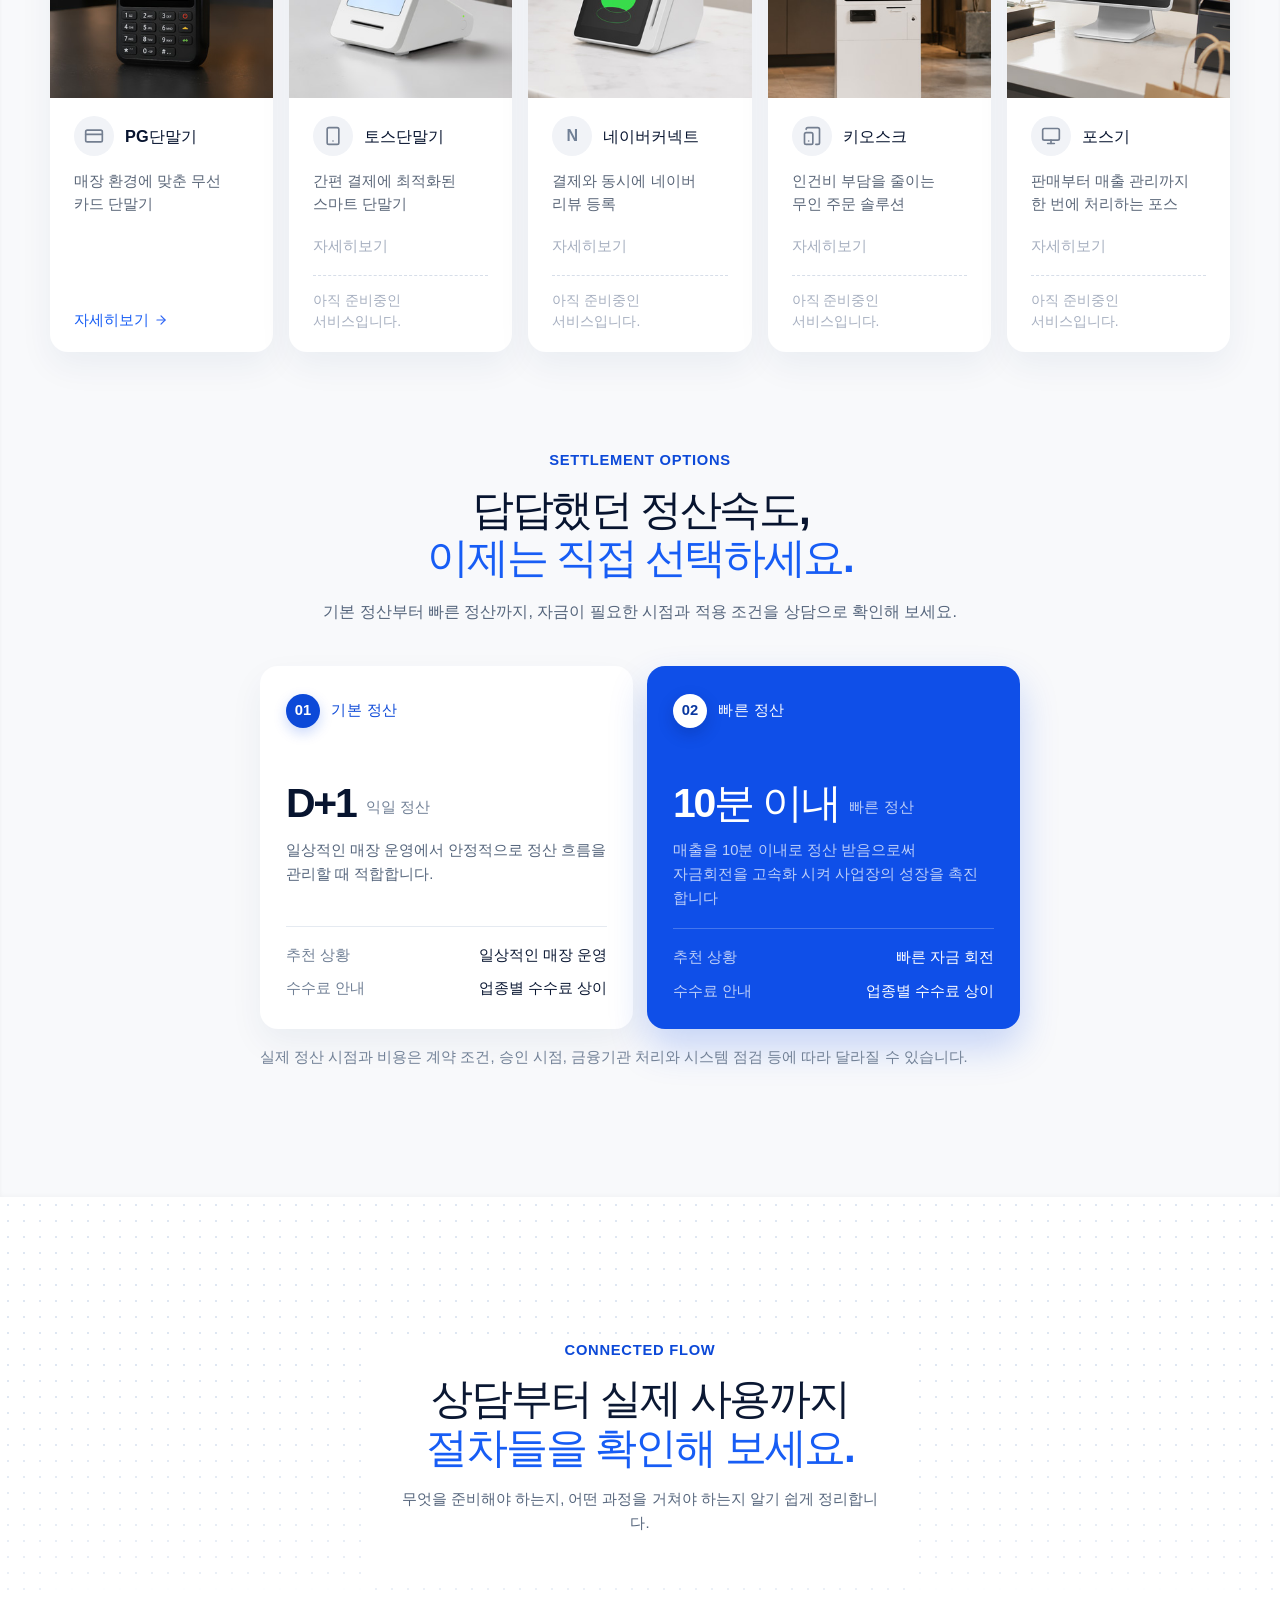
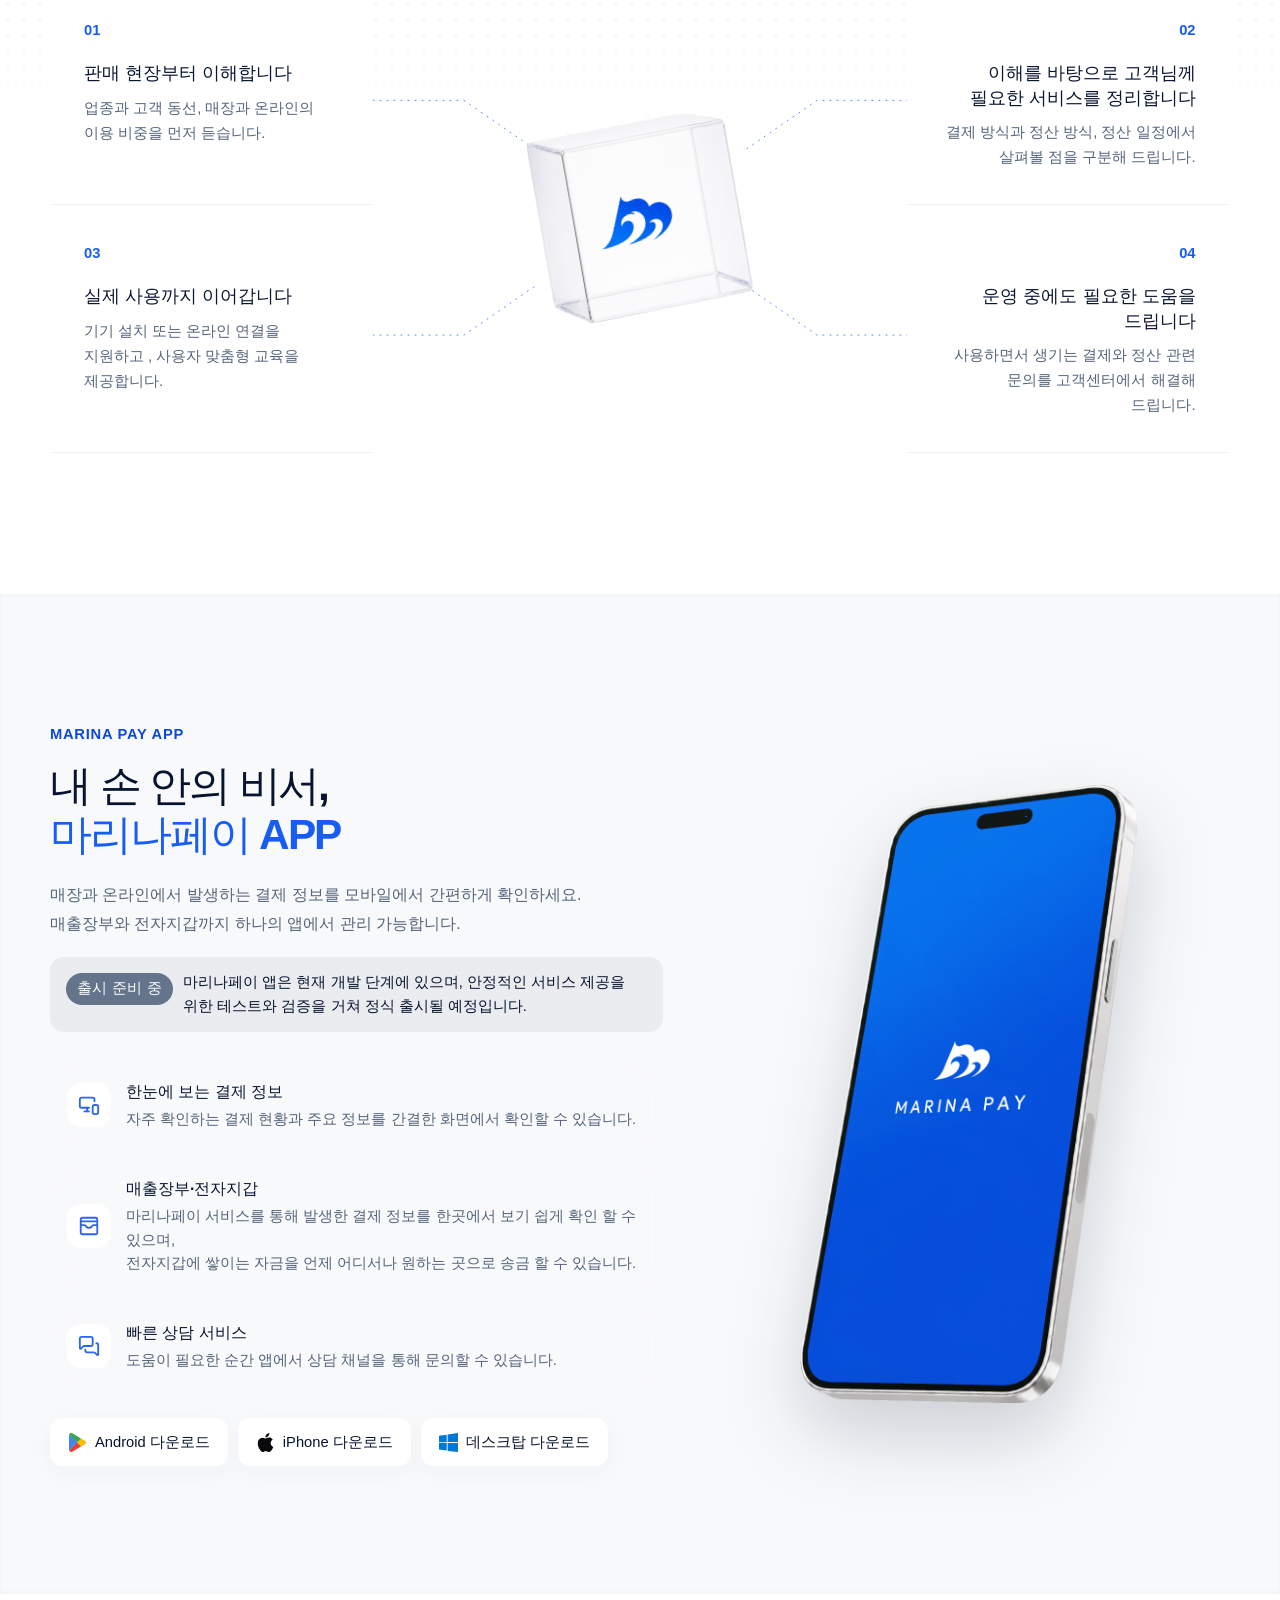
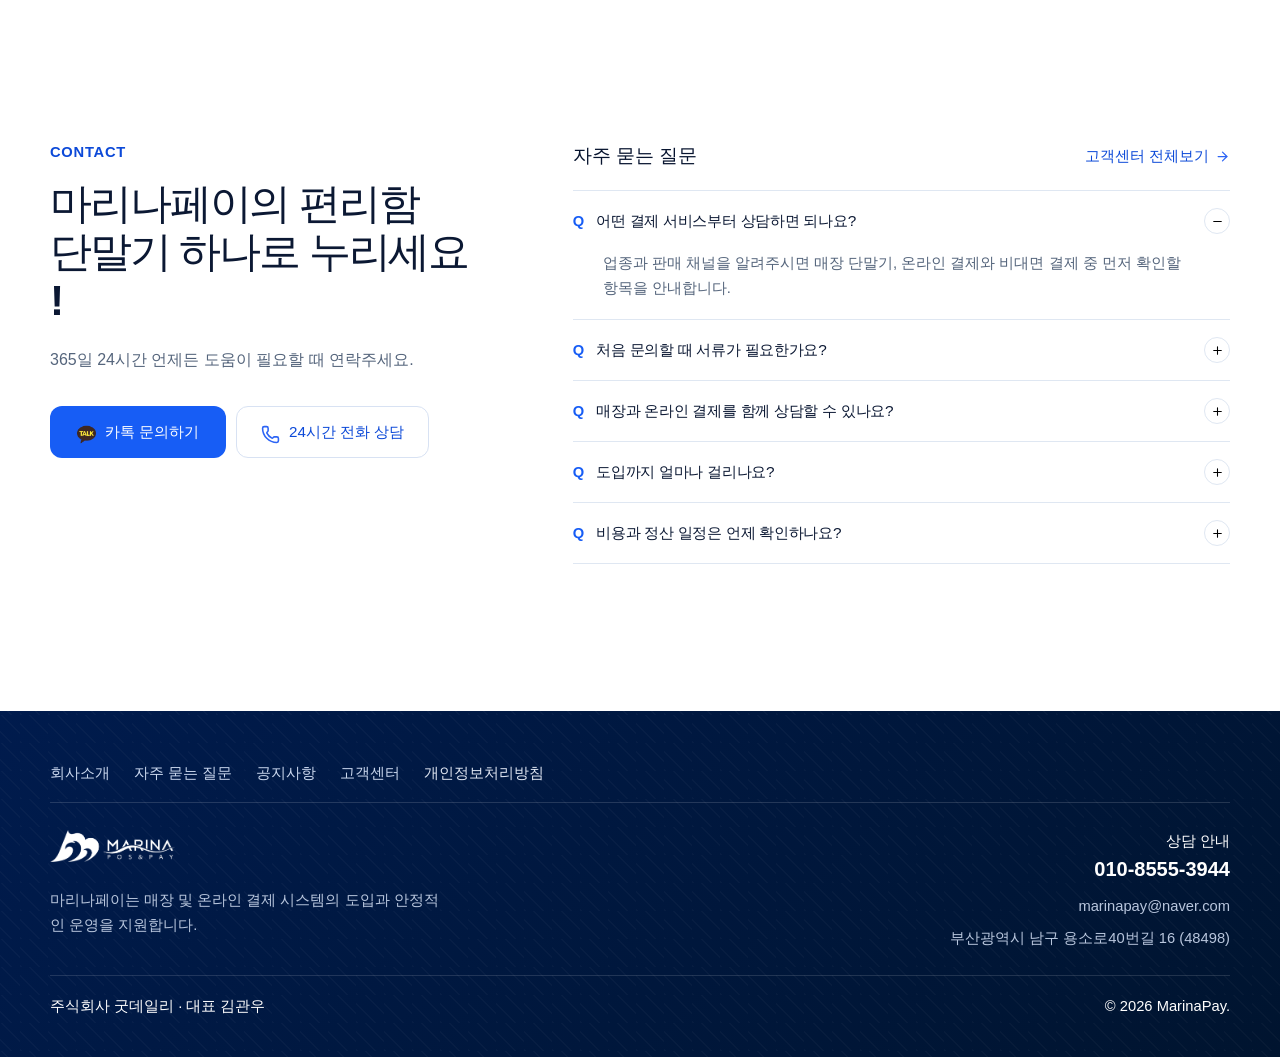
==== commit 9f051cd6: "Update index.html" ====
--- a/index.html
+++ b/index.html
@@ -11,6 +11,13 @@
 
   gtag('config', 'G-450897BV3F');
 </script>
+  <!-- Google Tag Manager -->
+<script>(function(w,d,s,l,i){w[l]=w[l]||[];w[l].push({'gtm.start':
+new Date().getTime(),event:'gtm.js'});var f=d.getElementsByTagName(s)[0],
+j=d.createElement(s),dl=l!='dataLayer'?'&l='+l:'';j.async=true;j.src=
+'https://www.googletagmanager.com/gtm.js?id='+i+dl;f.parentNode.insertBefore(j,f);
+})(window,document,'script','dataLayer','GTM-K8235HT3');</script>
+<!-- End Google Tag Manager -->
   <meta name="naver-site-verification" content="5774654fc5ffdba9d25d9f97fd9def12b7c26726" />
   <meta name="naver-site-verification" content="79afa10a06ee4565ef523829e001dbd68a191566" />
   <meta name="viewport" content="width=device-width, initial-scale=1">
@@ -58,6 +65,10 @@
   </script>
 </head>
 <body class="p-home">
+  <!-- Google Tag Manager (noscript) -->
+<noscript><iframe src="https://www.googletagmanager.com/ns.html?id=GTM-K8235HT3"
+height="0" width="0" style="display:none;visibility:hidden"></iframe></noscript>
+<!-- End Google Tag Manager (noscript) -->
   <a class="c-skip-link" href="#mainContent">본문 바로가기</a>
   <header class="c-site-header">
     <div class="l-container c-site-header__inner">
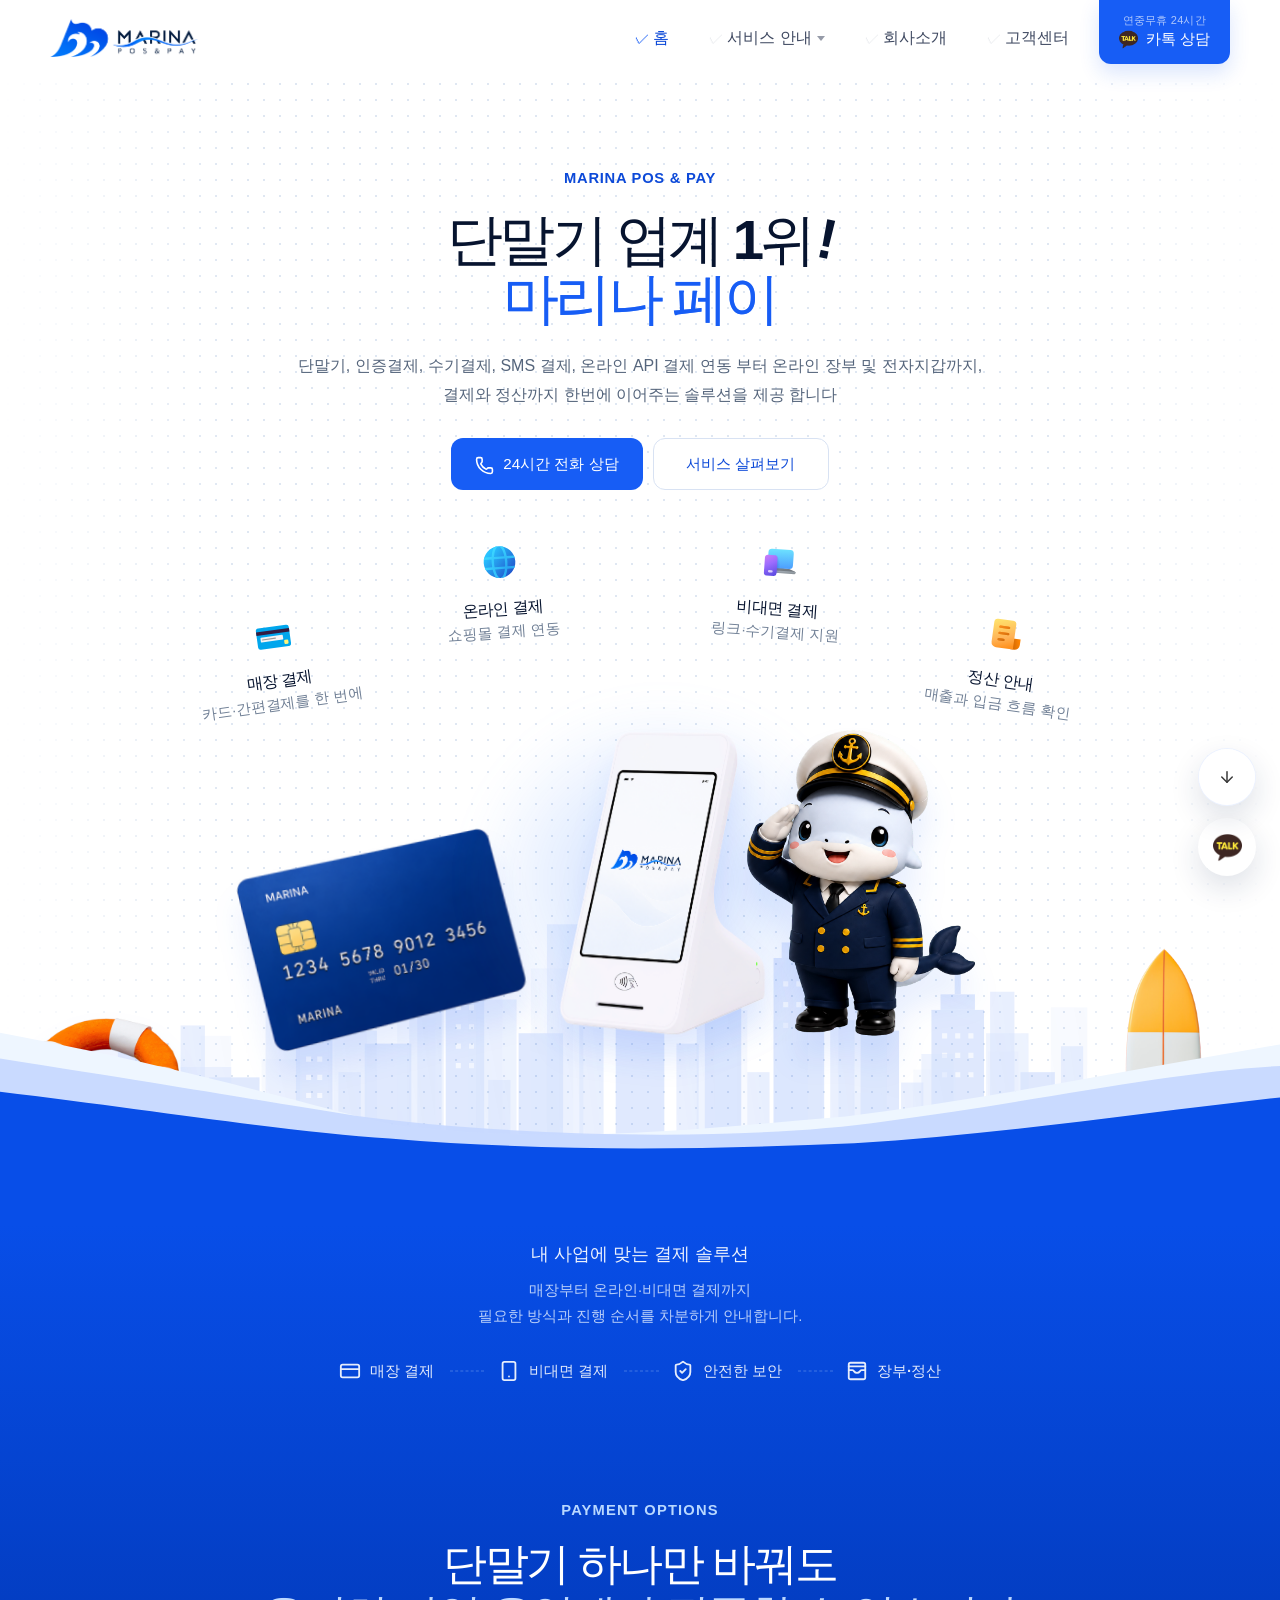
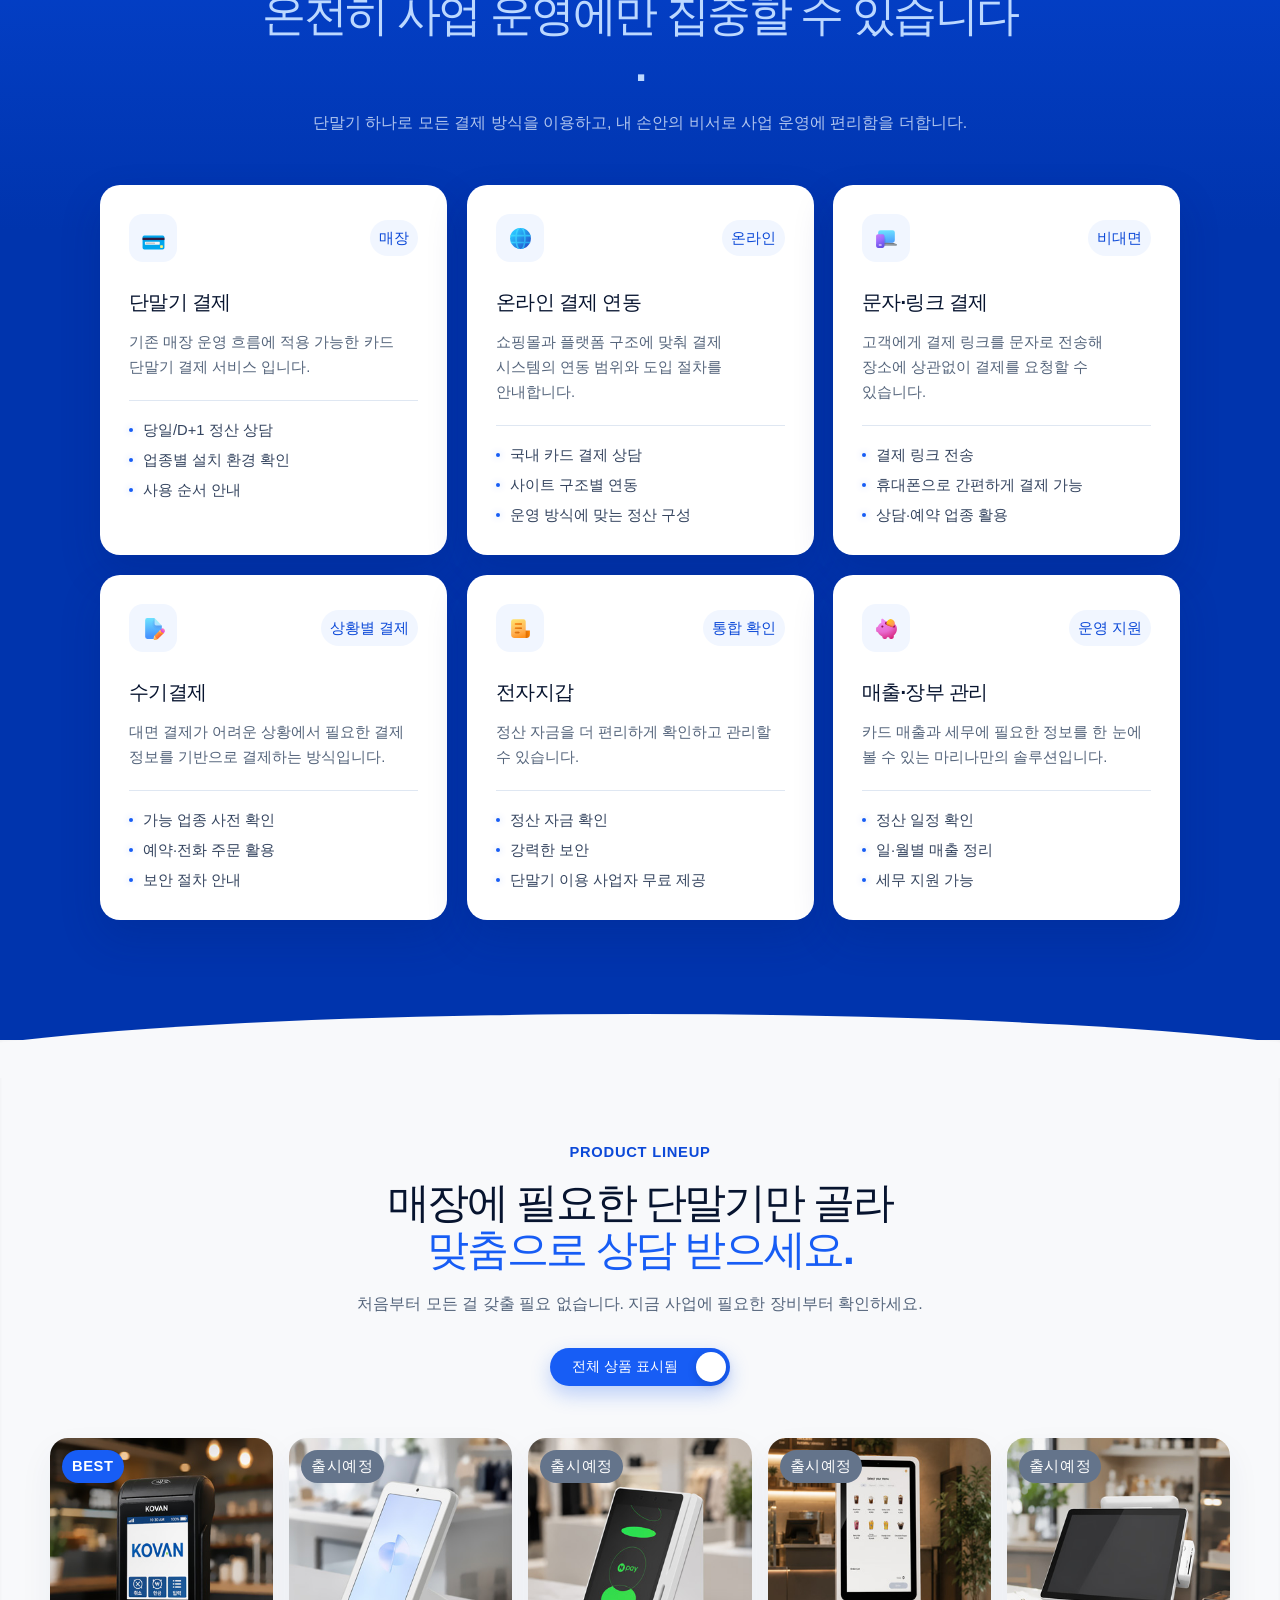
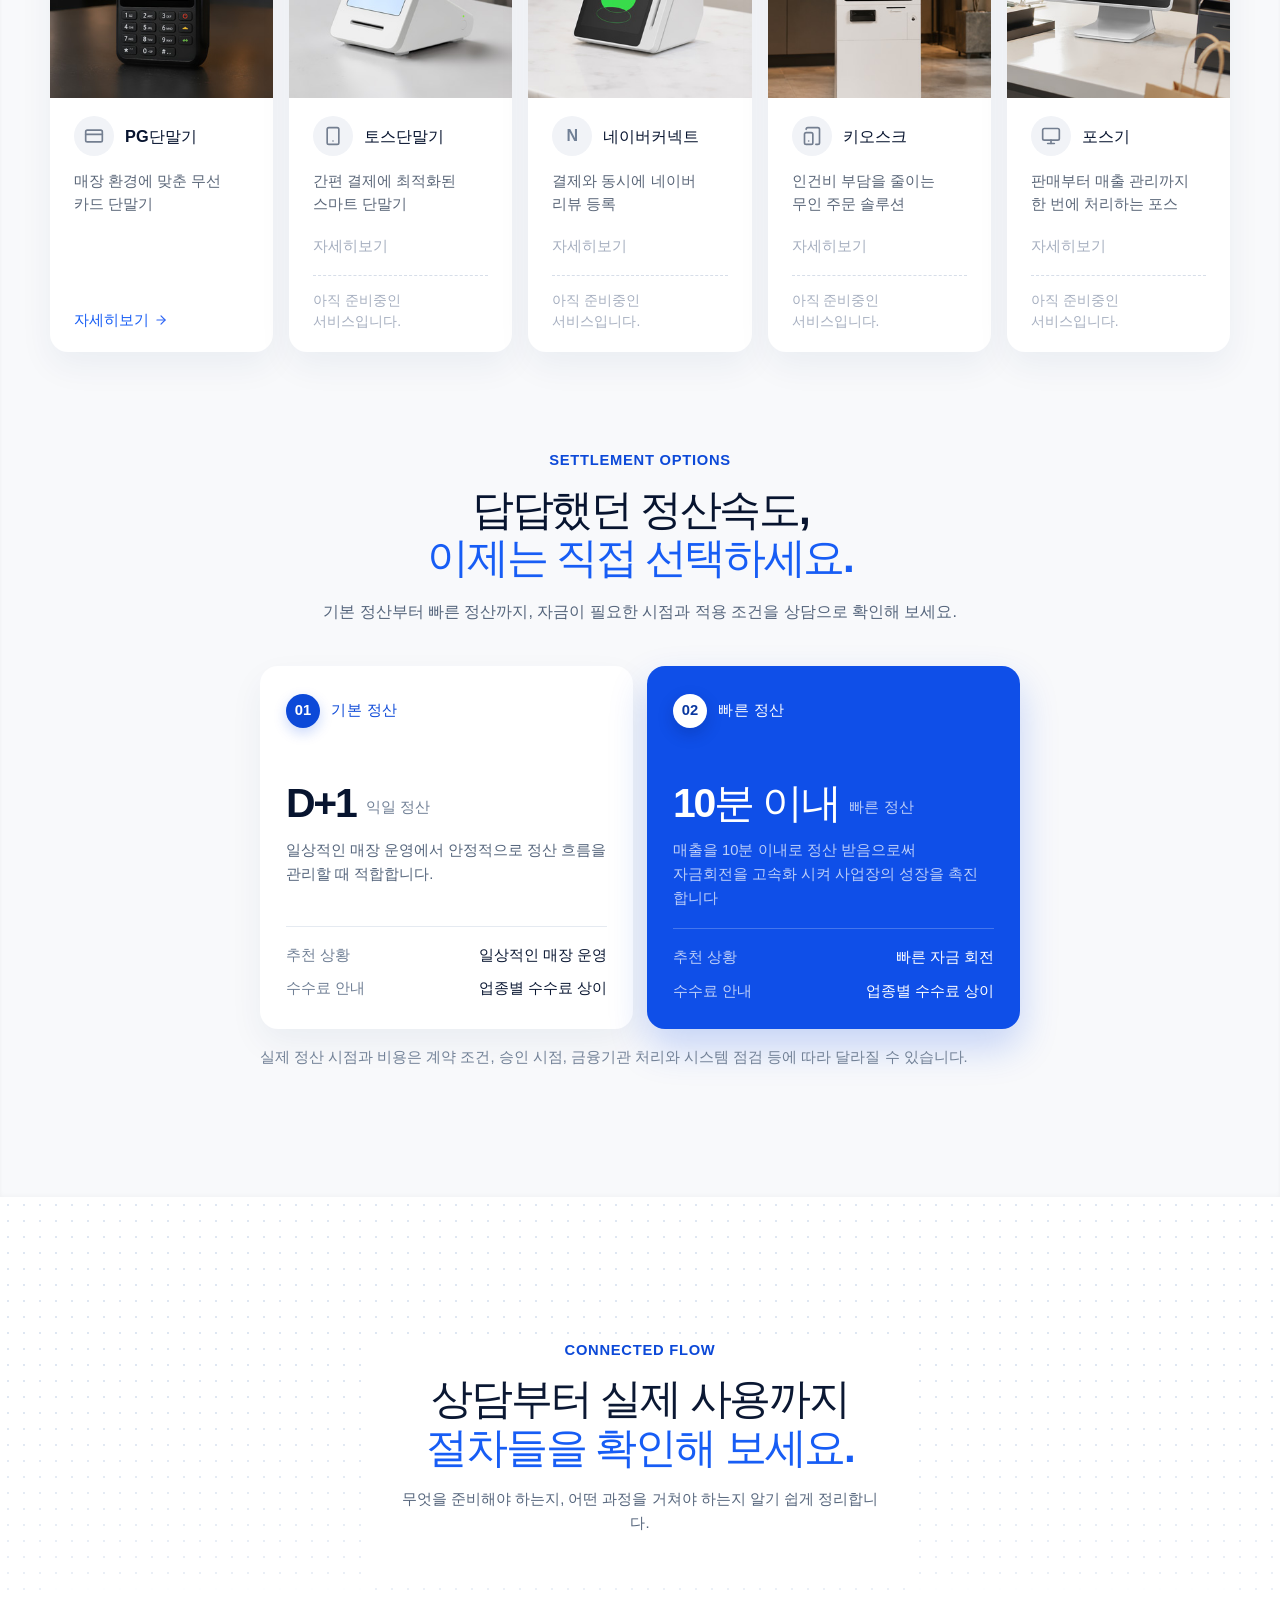
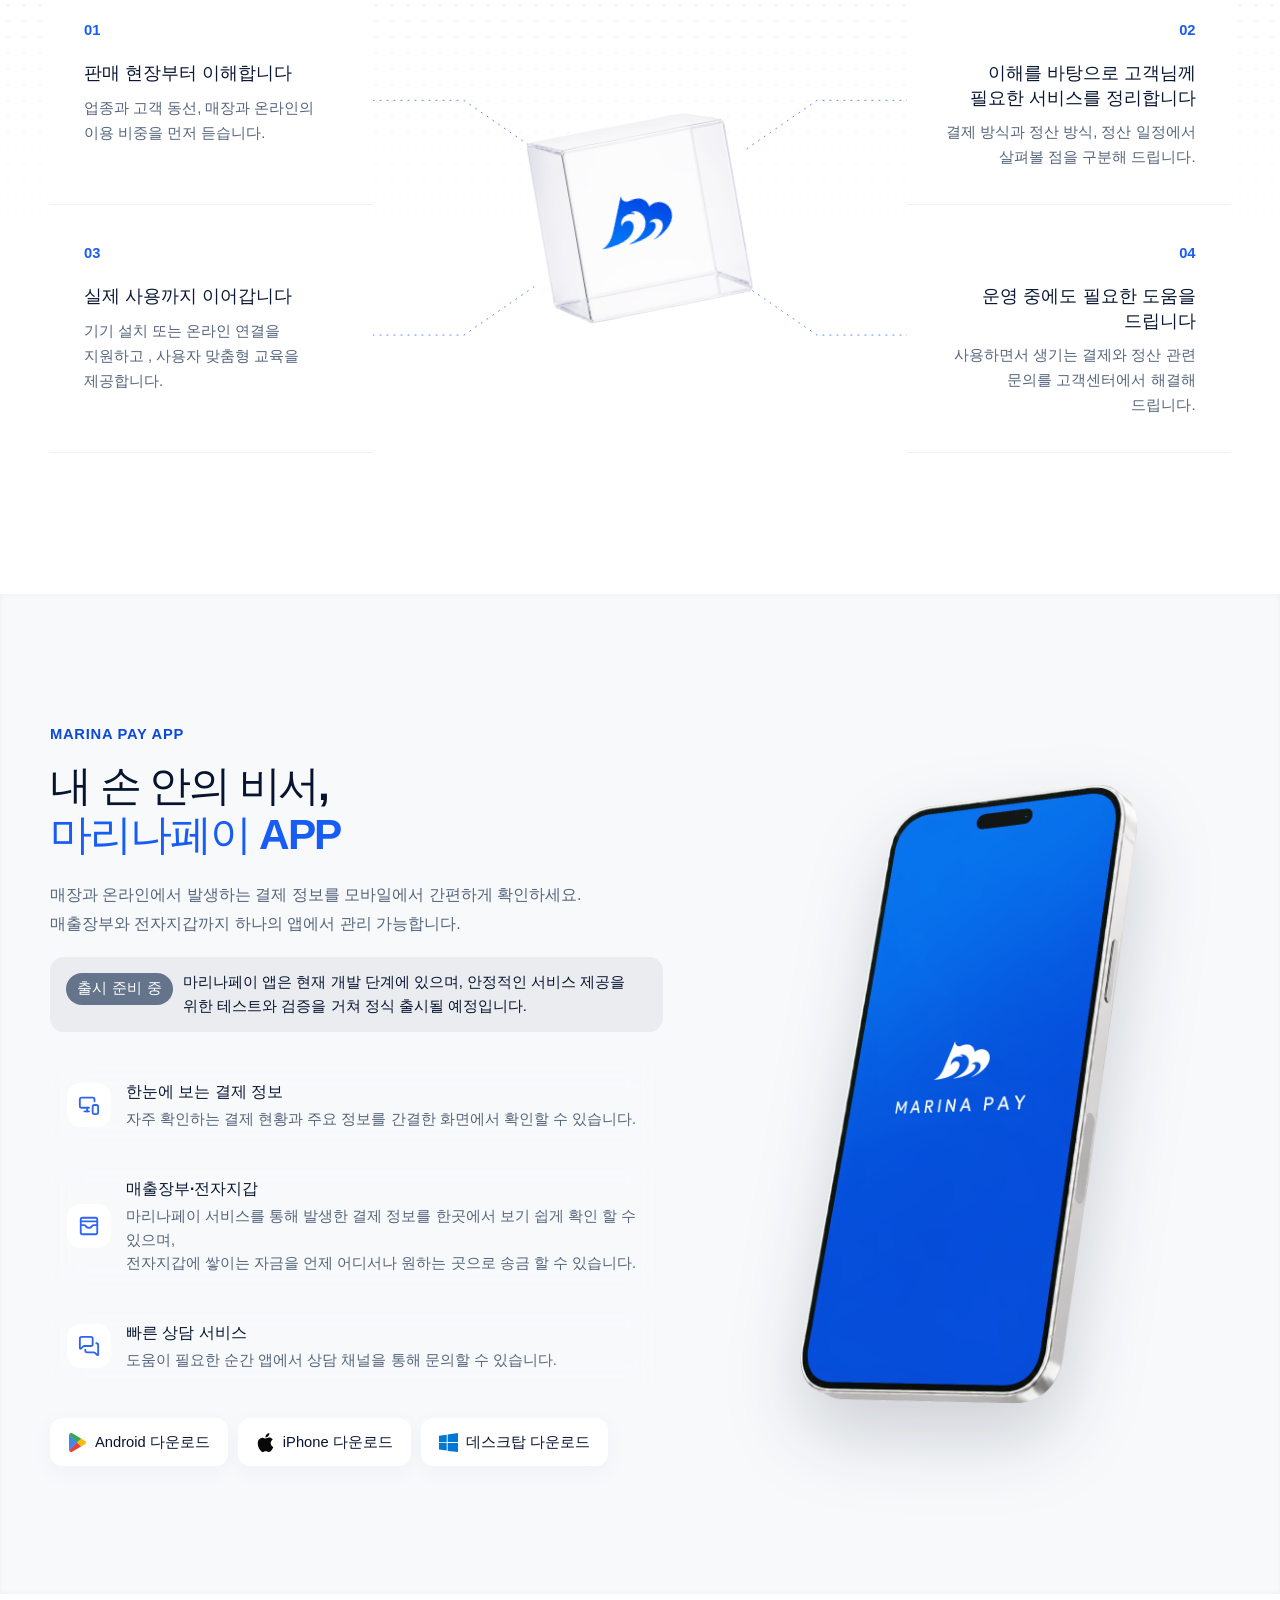
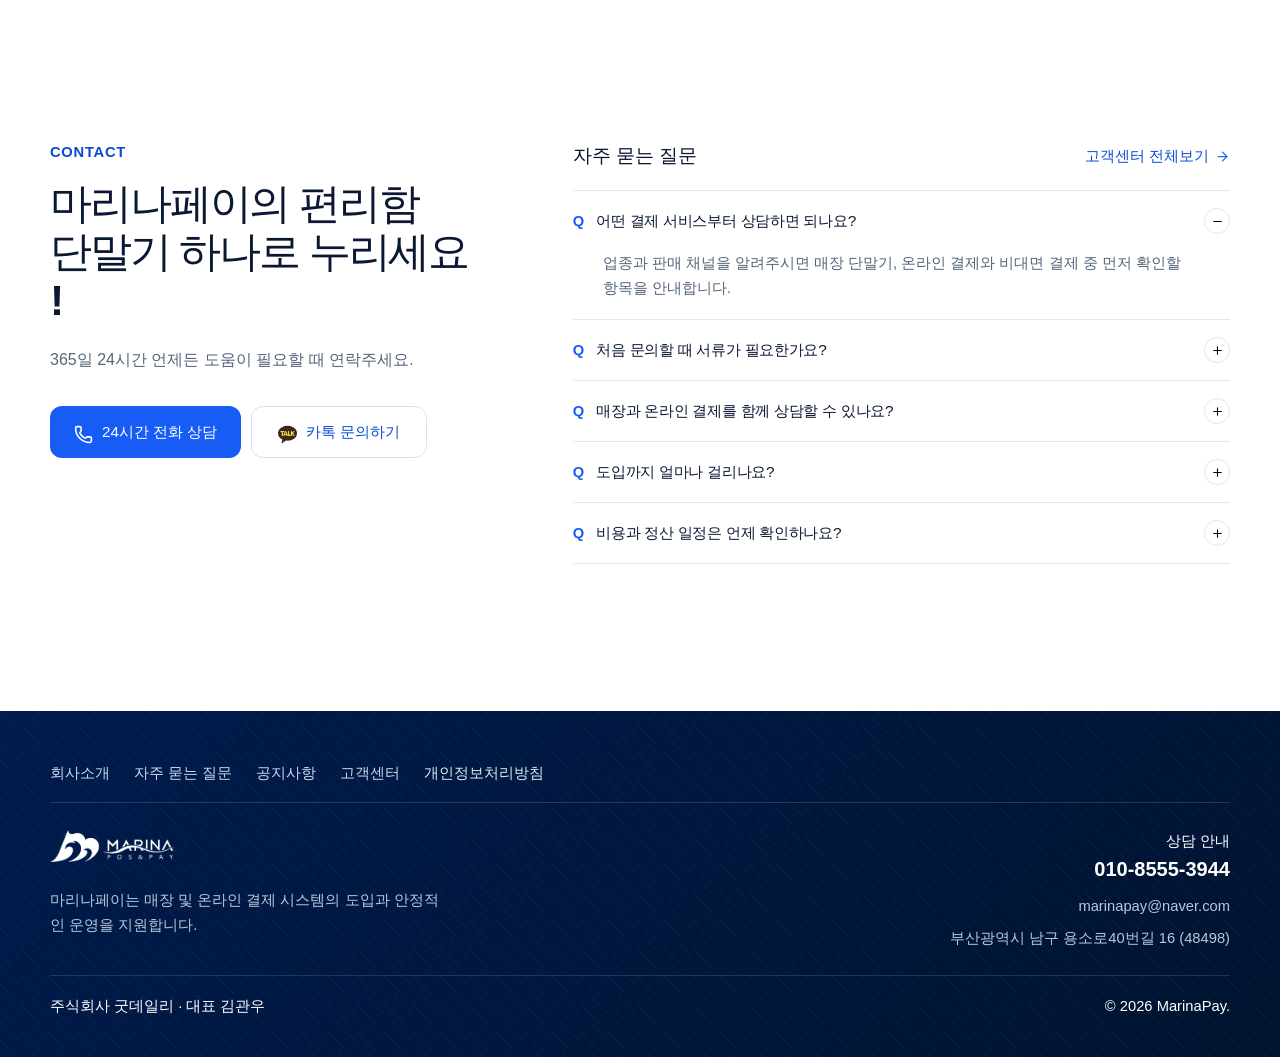
==== commit 605e01f3: "iOS 스토어 아이콘 깨짐 수정, 하단 CTA 전화 버튼 히어로와 통일 Co-Authored-By: Claude Fable 5 <noreply@anthropic.com>" ====
--- a/index.html
+++ b/index.html
@@ -439,8 +439,8 @@
           <h2 id="closingTitle">마리나페이의 편리함<br>단말기 하나로 누리세요!</h2>
           <p>365일 24시간 언제든 도움이 필요할 때 연락주세요.</p>
           <div class="p-home__closing-actions">
-            <a class="c-button c-button--primary" href="https://open.kakao.com/o/s7h54Yyi" target="_blank" rel="noopener noreferrer"><img class="c-button__kakao-icon" src="/static/images/common/kakaotalk.png" alt="">카톡 문의하기</a>
-            <a class="c-button c-button--secondary" href="tel:010-8570-7714"><img class="p-home__hero-kakao-icon" src="/static/images/common/phone-white.svg" alt="">24시간 전화 상담</a>
+            <a class="c-button c-button--primary" href="tel:010-8570-7714"><img class="p-home__hero-kakao-icon" src="/static/images/common/phone-white.svg" alt="">24시간 전화 상담</a>
+            <a class="c-button c-button--secondary" href="https://open.kakao.com/o/s7h54Yyi" target="_blank" rel="noopener noreferrer"><img class="c-button__kakao-icon" src="/static/images/common/kakaotalk.png" alt="">카톡 문의하기</a>
           </div>
         </div>
         <div class="p-home__closing-faq c-reveal" data-js="reveal" aria-labelledby="closingFaqTitle">
